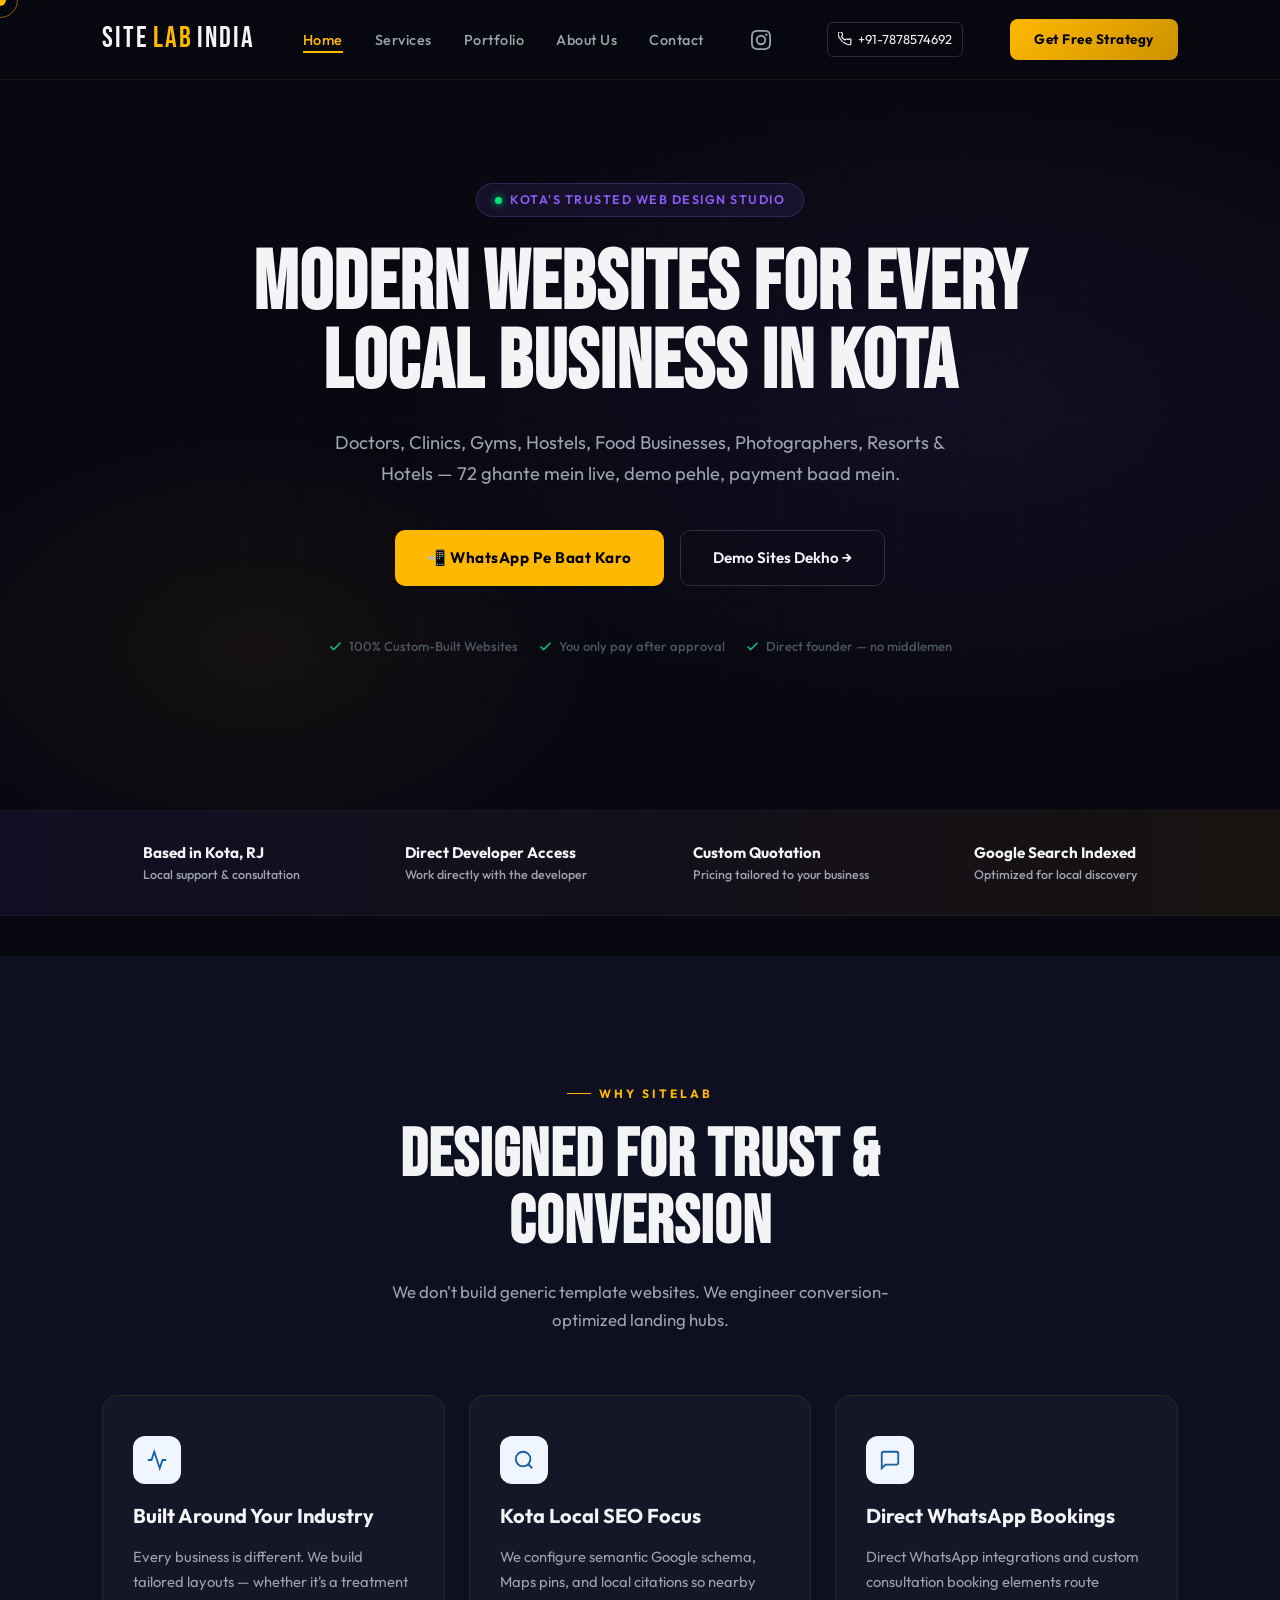
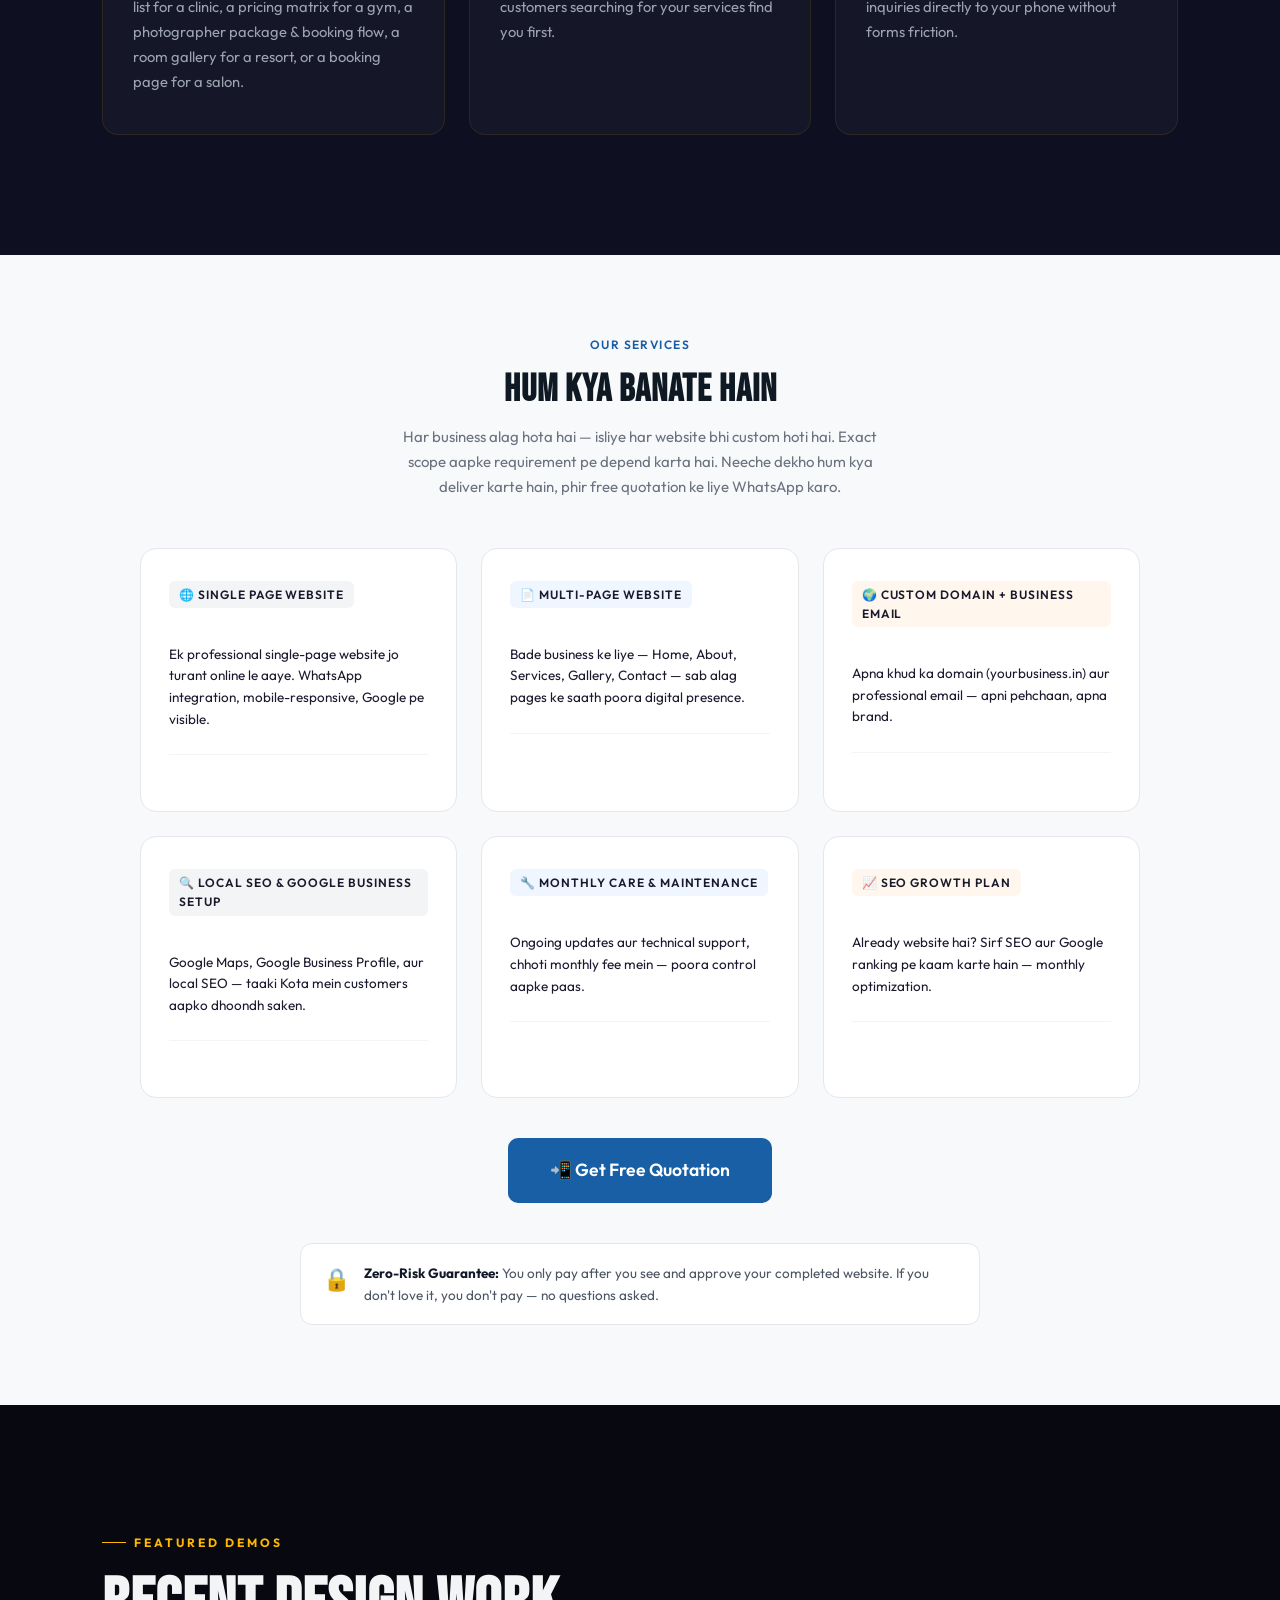
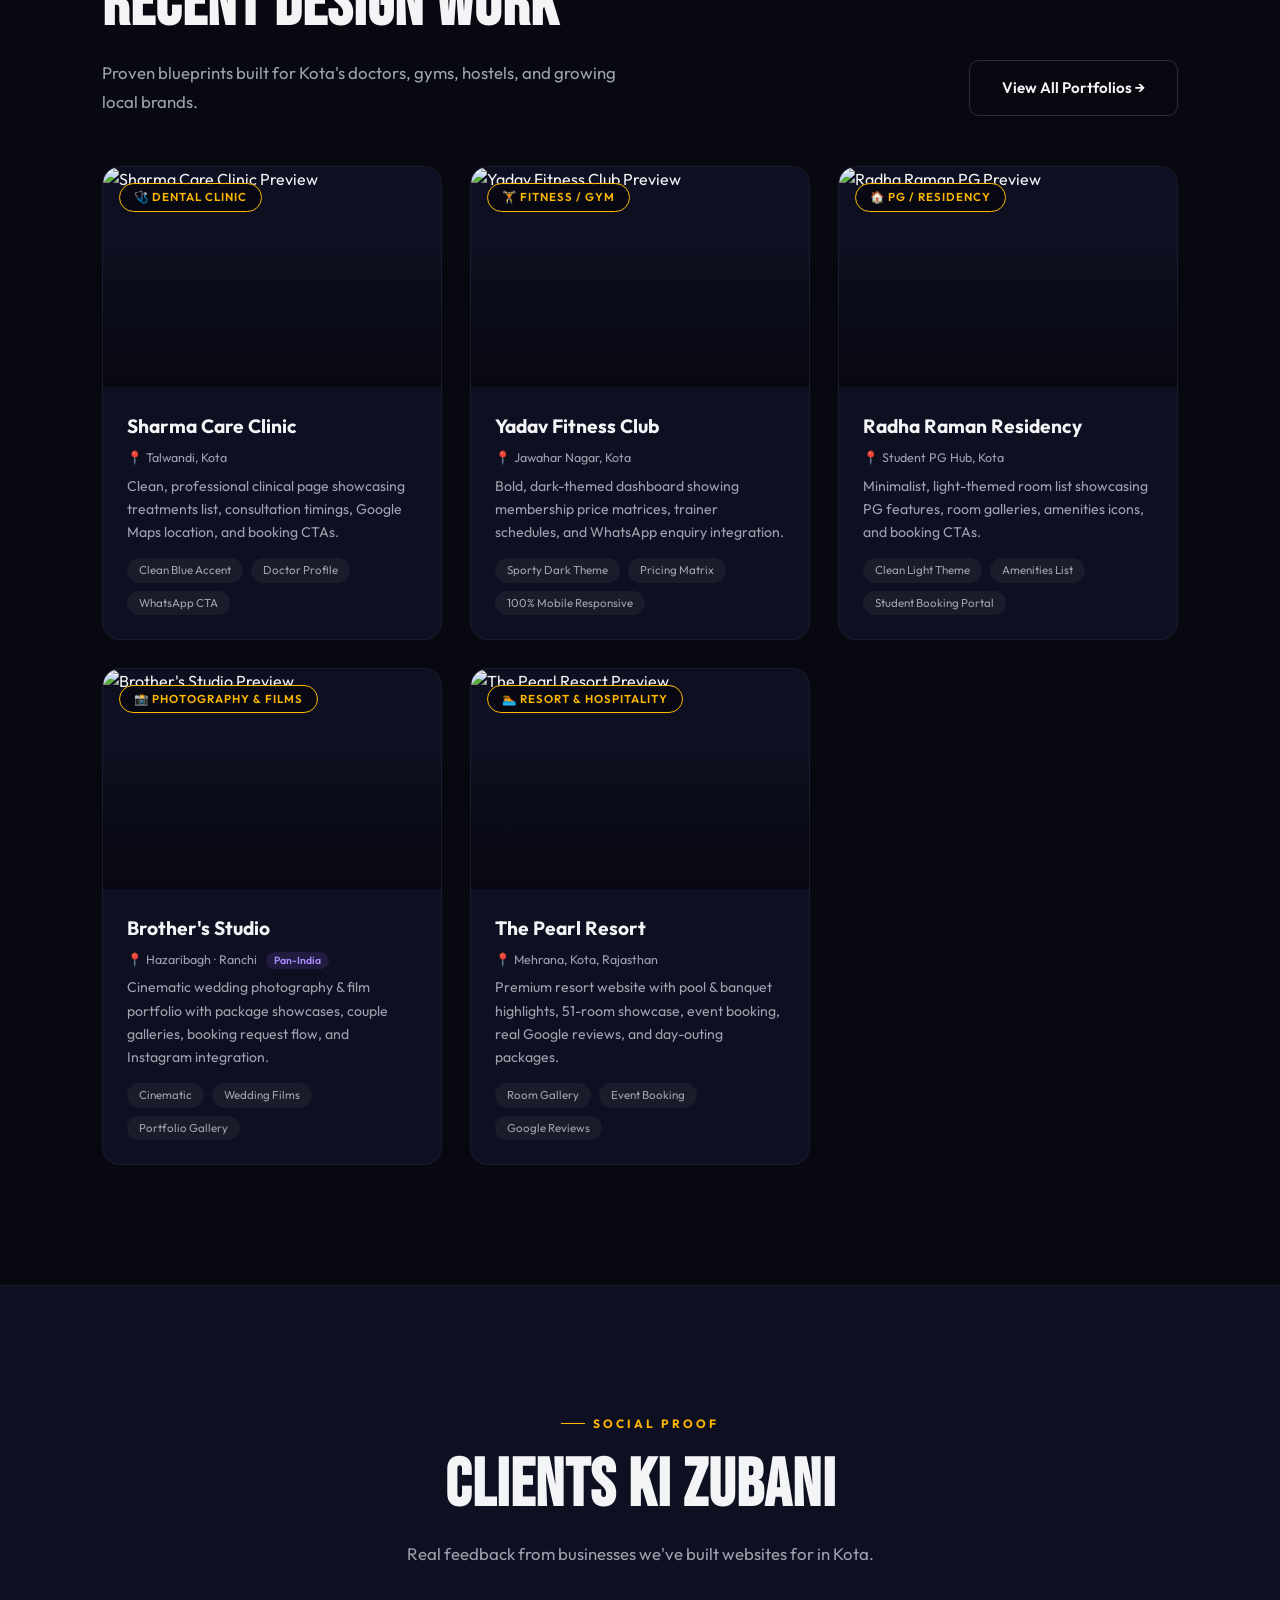
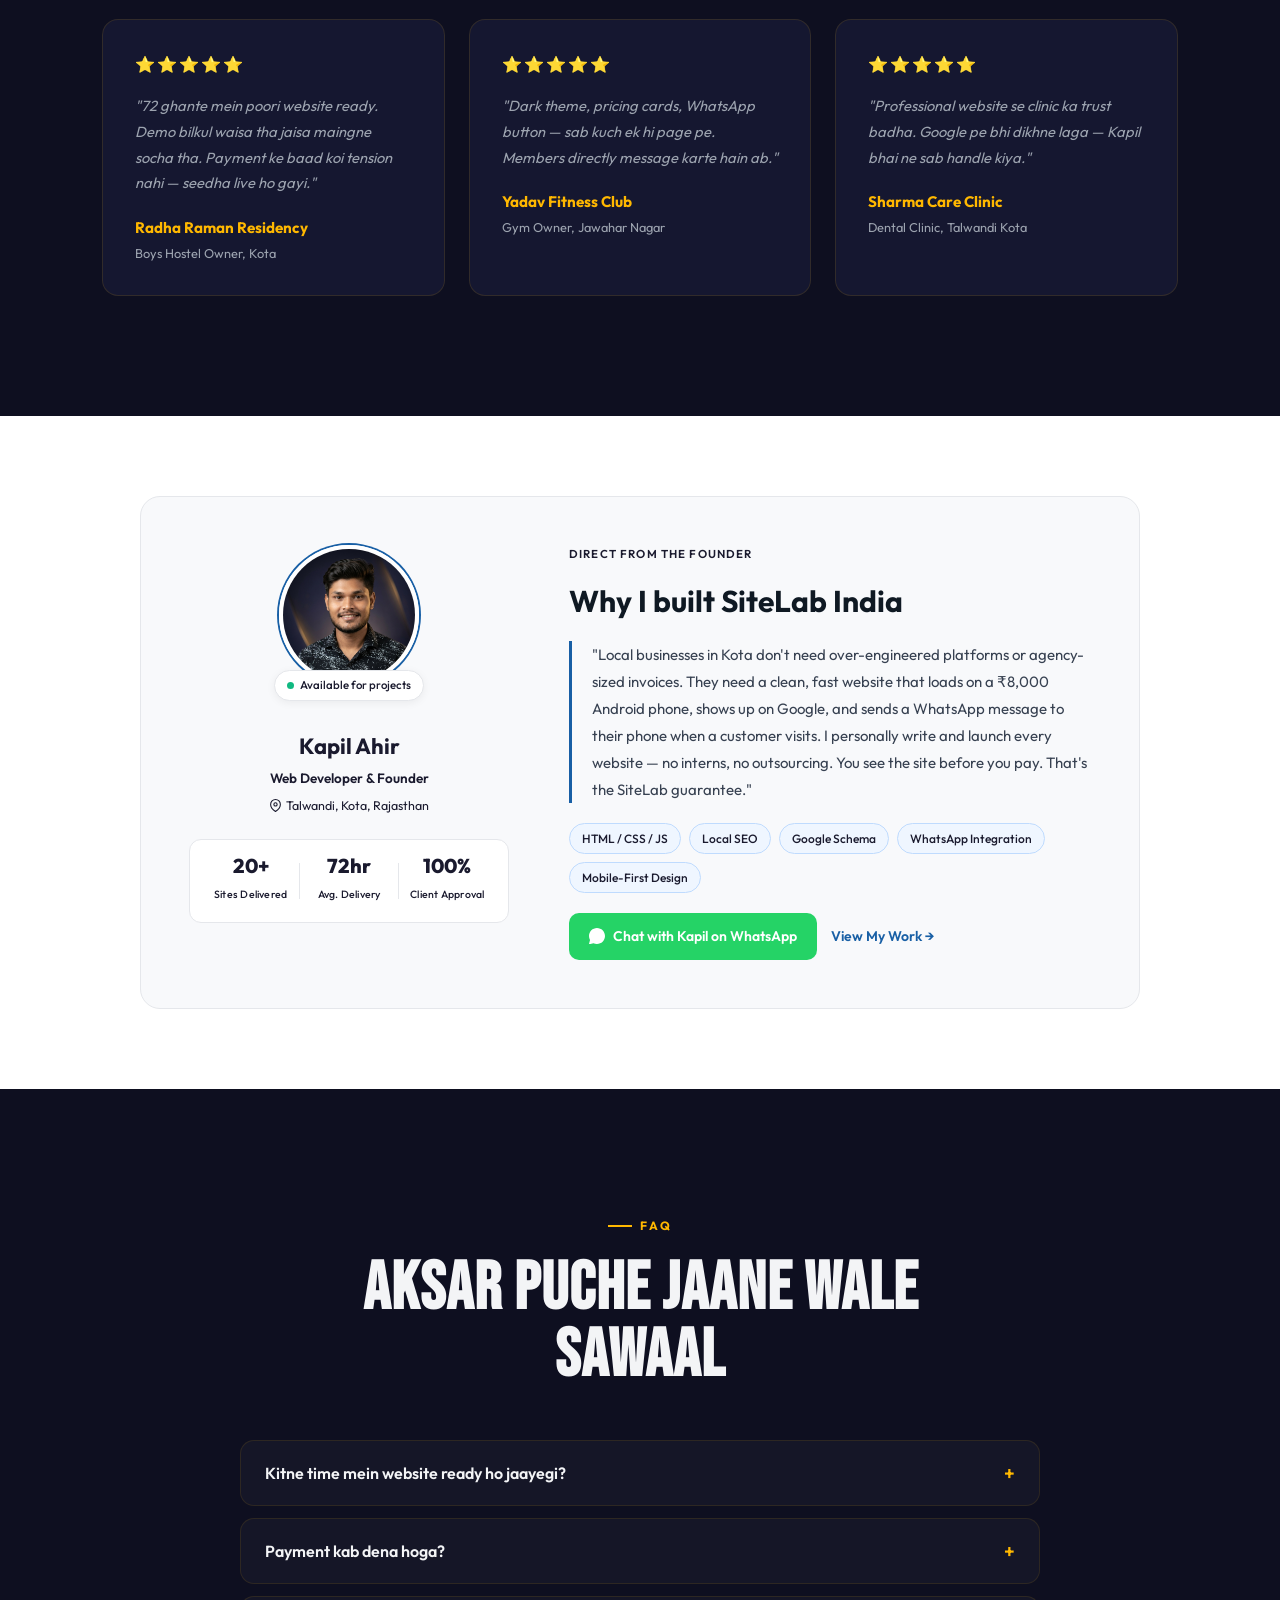
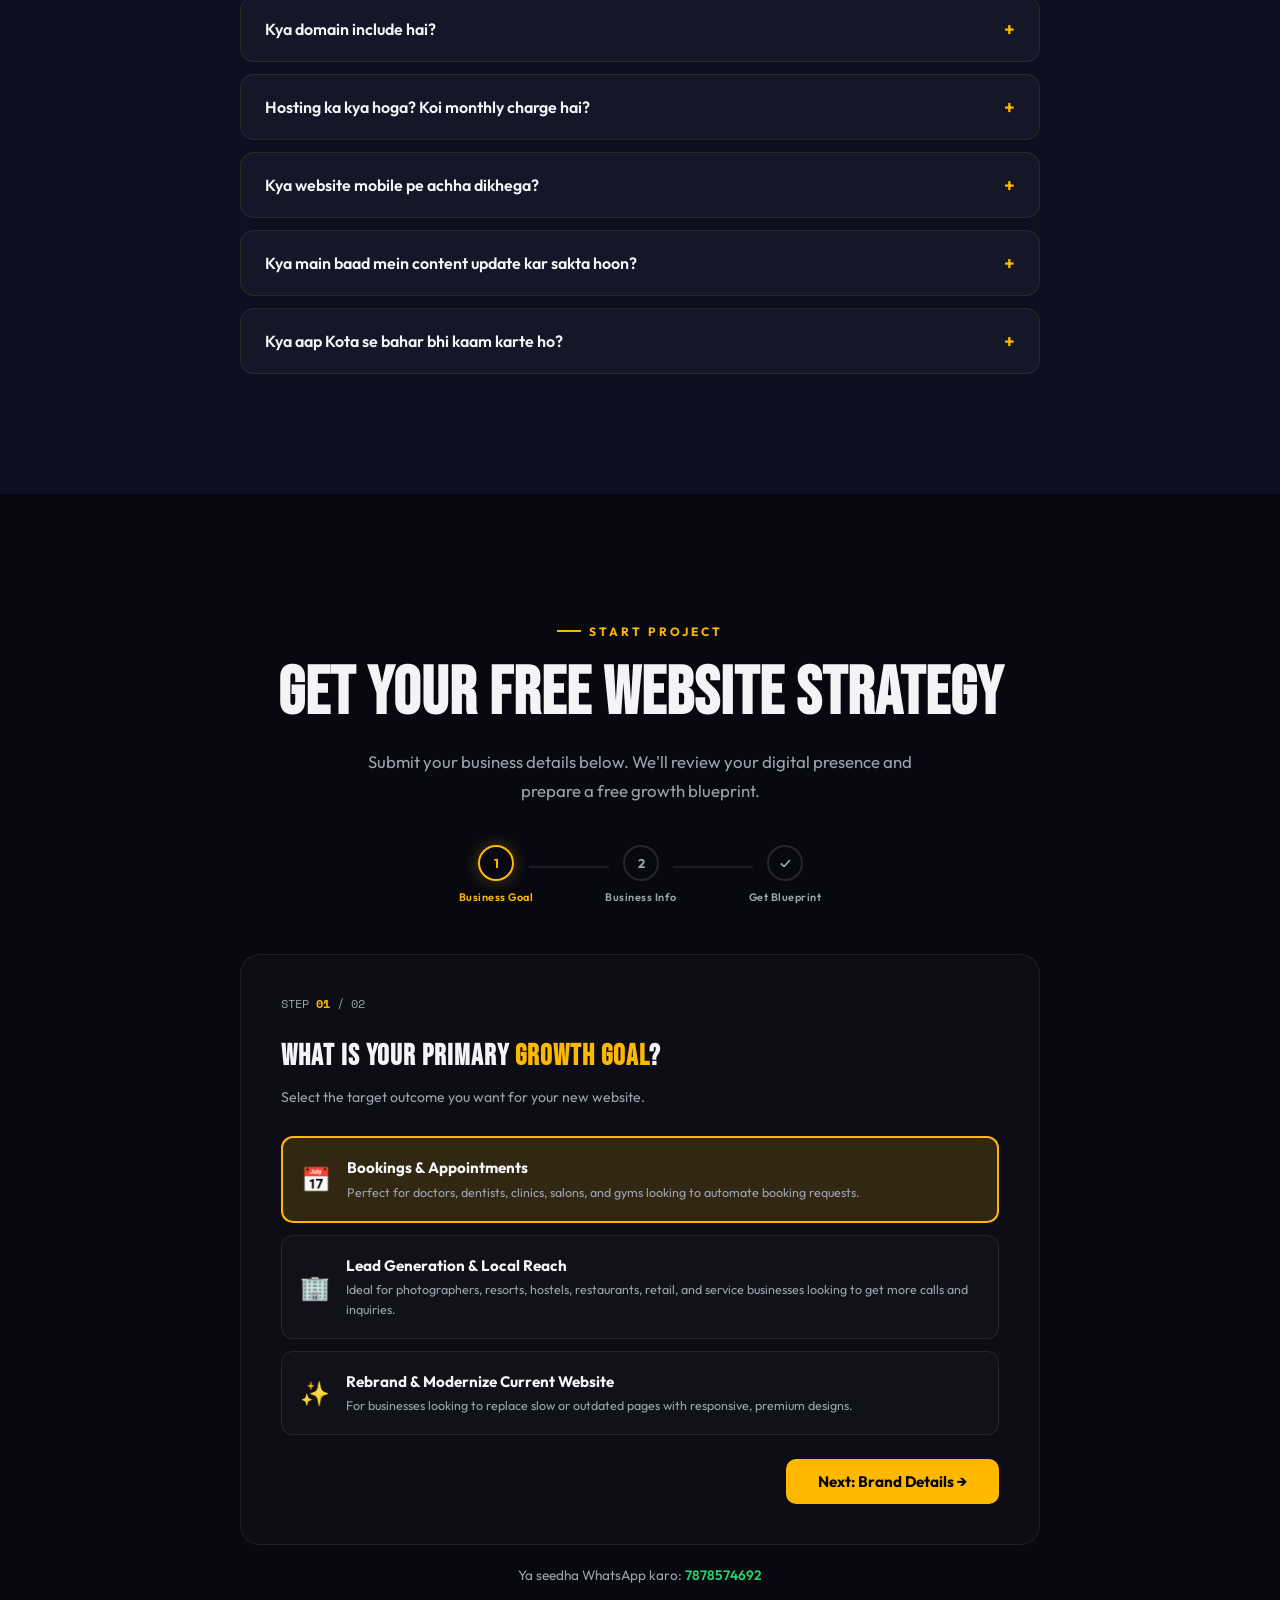
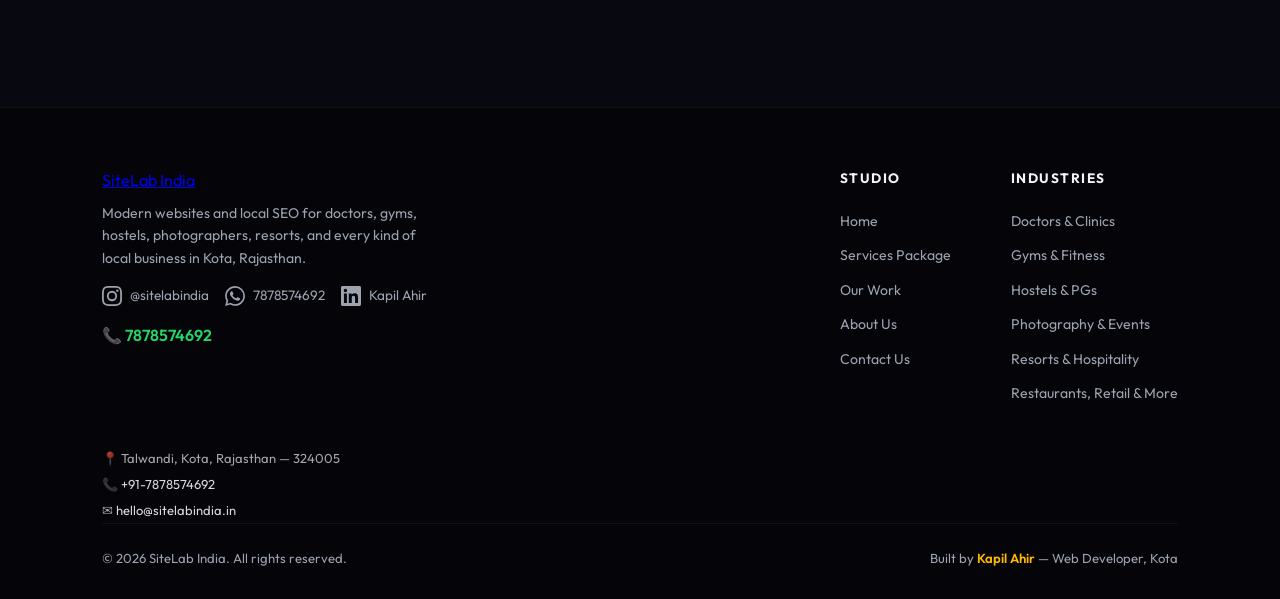
==== index.html @ 608d32da "Remove all pricing and delivery-time commitments" ====
<!DOCTYPE html>
<html lang="en">
<head>
  <link rel="stylesheet" href="https://chatzy-kb-store.s3.amazonaws.com/icons/5ab07987-b5db-477c-82ff-1287e0883acb"/>
<script src="https://chatzy-kb-store.s3.amazonaws.com/icons/56706cc4-b3ba-4eba-9610-f2fb07008a5c" id="551af043-616f-411d-a0d8-0c36521101c6" class="chatzy_widget_script" defer></script>
  <meta charset="UTF-8">
  <meta name="google-site-verification" content="YyracOpHStuFU6DnHjI76AEQA2feCsmKEmcrJmK3sEM" />
  <meta name="viewport" content="width=device-width, initial-scale=1.0">
  <meta name="description" content="Kota mein professional website chahiye? SiteLab India — 72 ghante mein ready, ₹1,499 se shuru. Doctors, clinics, gyms, hostels, photographers, resorts, salons, cafes ke liye. Demo free, payment baad mein. Call: 7878574692">
  <title>Website Design in Kota | Modern Websites for Doctors, Gyms, Hostels, Photographers & Local Businesses | SiteLab India</title>
  <link rel="canonical" href="https://sitelabindia.in/">
  <link rel="preconnect" href="https://fonts.googleapis.com">
  <link rel="preconnect" href="https://fonts.gstatic.com" crossorigin>
  <link href="https://fonts.googleapis.com/css2?family=Bebas+Neue&family=Outfit:wght@300;400;500;600;700&family=Space+Mono:wght@400;700&display=swap" rel="stylesheet">
  <link rel="stylesheet" href="style.css">

  <!-- Google tag (gtag.js) -->
  <script async src="https://www.googletagmanager.com/gtag/js?id=G-F005XN2Q2B"></script>
  <script>
    window.dataLayer = window.dataLayer || [];
    function gtag(){dataLayer.push(arguments);}
    gtag('js', new Date());

    gtag('config', 'G-F005XN2Q2B');
  </script>

  <!-- Local Business Schema JSON-LD -->
  <script type="application/ld+json">
  {
    "@context": "https://schema.org",
    "@type": "LocalBusiness",
    "name": "SiteLab India",
    "description": "Web design studio in Kota, Rajasthan — building modern websites and local SEO solutions for doctors, clinics, gyms, hostels, photographers, resorts, and all local businesses.",
    "url": "https://sitelabindia.in",
    "telephone": "+91-7878574692",
    "email": "hello@sitelabindia.in",
    "address": {
      "@type": "PostalAddress",
      "streetAddress": "Talwandi",
      "addressLocality": "Kota",
      "addressRegion": "Rajasthan",
      "postalCode": "324005",
      "addressCountry": "IN"
    },
    "founder": {
      "@type": "Person",
      "name": "Kapil Ahir",
      "jobTitle": "Lead Developer & Director"
    },
    "openingHours": "Mo-Sa 09:00-19:00",
    "areaServed": {
      "@type": "City",
      "name": "Kota"
    },
    "serviceType": ["Website Design", "Local SEO", "Business Website", "Doctor & Clinic Website", "Gym Website", "Hostel Website", "Photographer Website", "Resort Website", "Restaurant Website", "Salon Website", "Real Estate Website"],
    "sameAs": [
      "https://www.instagram.com/sitelabindia",
      "https://www.linkedin.com/company/sitelabindia"
    ]
  }
  </script>
</head>
<body>

  <!-- Custom cursor elements -->
  <div class="cursor" id="cursor"></div>
  <div class="cursor-ring" id="cursorRing"></div>

  <!-- NAVIGATION HEADER -->
  <nav id="navbar">
    <a href="./" class="nav-logo">Site<span>Lab</span> India</a>
    <ul class="nav-links">
      <li><a href="./" class="active">Home</a></li>
      <li><a href="services/">Services</a></li>
      <li><a href="portfolio/">Portfolio</a></li>
      <li><a href="about/">About Us</a></li>
      <li><a href="contact/">Contact</a></li>
    </ul>
    <a href="https://www.instagram.com/sitelabindia" target="_blank" class="nav-instagram" title="Follow @sitelabindia"><svg xmlns="http://www.w3.org/2000/svg" viewBox="0 0 24 24"><path d="M12 2.163c3.204 0 3.584.012 4.85.07 3.252.148 4.771 1.691 4.919 4.919.058 1.265.069 1.645.069 4.849 0 3.205-.012 3.584-.069 4.849-.149 3.225-1.664 4.771-4.919 4.919-1.266.058-1.644.07-4.85.07-3.204 0-3.584-.012-4.849-.07-3.26-.149-4.771-1.699-4.919-4.92-.058-1.265-.07-1.644-.07-4.849 0-3.204.013-3.583.07-4.849.149-3.227 1.664-4.771 4.919-4.919 1.266-.057 1.645-.069 4.849-.069zM12 0C8.741 0 8.333.014 7.053.072 2.695.272.273 2.69.073 7.052.014 8.333 0 8.741 0 12c0 3.259.014 3.668.072 4.948.2 4.358 2.618 6.78 6.98 6.98C8.333 23.986 8.741 24 12 24c3.259 0 3.668-.014 4.948-.072 4.354-.2 6.782-2.618 6.979-6.98.059-1.28.073-1.689.073-4.948 0-3.259-.014-3.667-.072-4.947-.196-4.354-2.617-6.78-6.979-6.98C15.668.014 15.259 0 12 0zm0 5.838a6.162 6.162 0 100 12.324 6.162 6.162 0 000-12.324zM12 16a4 4 0 110-8 4 4 0 010 8zm6.406-11.845a1.44 1.44 0 100 2.881 1.44 1.44 0 000-2.881z"/></svg></a>
    <a href="tel:+917878574692" class="nav-phone-link">
      <svg width="14" height="14" viewBox="0 0 24 24" fill="none" stroke="currentColor" stroke-width="2"><path d="M22 16.92v3a2 2 0 01-2.18 2 19.79 19.79 0 01-8.63-3.07A19.5 19.5 0 013.07 10.8a19.79 19.79 0 01-3.07-8.64A2 2 0 012 0h3a2 2 0 012 1.72c.127.96.361 1.903.7 2.81a2 2 0 01-.45 2.11L6.09 7.91a16 16 0 006 6l1.27-1.27a2 2 0 012.11-.45c.907.339 1.85.573 2.81.7A2 2 0 0122 14.92z"/></svg>
      +91-7878574692
    </a>
    <a href="#getstarted" class="nav-cta">Get Free Strategy</a>
    <div class="hamburger" onclick="toggleMenu()">
      <span></span><span></span><span></span>
    </div>
  </nav>

  <!-- MOBILE NAVIGATION DRAWER -->
  <div class="mobile-menu" id="mobileMenu">
    <button class="mobile-close" onclick="toggleMenu()">✕</button>
    <a href="./" class="active" onclick="toggleMenu()">Home</a>
    <a href="services/" onclick="toggleMenu()">Services</a>
    <a href="portfolio/" onclick="toggleMenu()">Portfolio</a>
    <a href="about/" onclick="toggleMenu()">About Us</a>
    <a href="contact/" onclick="toggleMenu()">Contact</a>
  </div>

  <!-- HERO SECTION -->
  <section id="hero" style="min-height: 90vh; display: flex; align-items: center; padding-top: 150px; position: relative; overflow: hidden;">
    <div style="position: absolute; inset: 0; background: radial-gradient(ellipse 65% 55% at 75% 50%, rgba(139, 92, 246, 0.08) 0%, transparent 70%), radial-gradient(ellipse 45% 45% at 20% 80%, rgba(255, 184, 0, 0.05) 0%, transparent 60%); z-index: 0;"></div>
    <div style="position: absolute; inset: 0; background-image: linear-gradient(rgba(255, 184, 0, 0.02) 1px, transparent 1px), linear-gradient(90deg, rgba(255, 184, 0, 0.02) 1px, transparent 1px); background-size: 60px 60px; mask-image: radial-gradient(ellipse 80% 80% at center, black 30%, transparent 80%); z-index: 0;"></div>
    
    <div style="position: relative; z-index: 1; max-width: 800px; margin: 0 auto; text-align: center;">
      <div style="display: inline-flex; align-items: center; gap: 8px; background: rgba(139, 92, 246, 0.1); border: 1px solid rgba(139, 92, 246, 0.25); padding: 6px 18px; border-radius: 100px; font-size: 0.78rem; font-weight: 600; letter-spacing: 1.5px; text-transform: uppercase; color: var(--violet); margin-bottom: 28px; animation: fadeUp 0.8s ease both;">
        <span style="width: 7px; height: 7px; background: #00e676; border-radius: 50%; box-shadow: 0 0 8px #00e676; animation: pulse 2s infinite;"></span> Kota's Trusted Web Design Studio
      </div>
      
      <h1 class="section-title" style="font-size: clamp(2.8rem, 6.5vw, 5.5rem); line-height: 0.95; margin-bottom: 24px; animation: fadeUp 0.8s ease 0.15s both;">
        Modern Websites for Every Local Business in Kota
      </h1>
      
      <p class="hero-sub" style="font-size: 1.15rem; color: var(--muted); margin: 0 auto 40px; max-width: 620px; line-height: 1.7; animation: fadeUp 0.8s ease 0.3s both;">
        Doctors, Clinics, Gyms, Hostels, Food Businesses, Photographers, Resorts & Hotels — 72 ghante mein live, demo pehle, payment baad mein.
      </p>
      
      <div style="display: flex; gap: 16px; justify-content: center; flex-wrap: wrap; animation: fadeUp 0.8s ease 0.45s both; margin-bottom: 50px;">
        <a href="https://wa.me/917878574692?text=Hello%20Kapil%20bhai%2C%20website%20banwani%20hai%2C%20baat%20karni%20thi" target="_blank" class="btn-primary">📲 WhatsApp Pe Baat Karo</a>
        <a href="portfolio/" class="btn-secondary">Demo Sites Dekho →</a>
      </div>
      <div class="hero-trust-strip">
        <div class="trust-item">
          <svg width="15" height="15" viewBox="0 0 24 24" fill="none" stroke="#10B981" stroke-width="2.5" aria-hidden="true"><polyline points="20 6 9 17 4 12"/></svg>
          100% Custom-Built Websites
        </div>
        <div class="trust-item">
          <svg width="15" height="15" viewBox="0 0 24 24" fill="none" stroke="#10B981" stroke-width="2.5" aria-hidden="true"><polyline points="20 6 9 17 4 12"/></svg>
          You only pay after approval
        </div>
        <div class="trust-item">
          <svg width="15" height="15" viewBox="0 0 24 24" fill="none" stroke="#10B981" stroke-width="2.5" aria-hidden="true"><polyline points="20 6 9 17 4 12"/></svg>
          Direct founder — no middlemen
        </div>
      </div>
    </div>
  </section>

  <!-- TRUST SYSTEM BAR -->
  <div class="trust-banner" style="margin-bottom: 40px;">
    <div class="trust-item">
      <div class="trust-text">
        <h4>Based in Kota, RJ</h4>
        <p>Local support &amp; consultation</p>
      </div>
    </div>
    <div class="trust-item">
      <div class="trust-text">
        <h4>Direct Developer Access</h4>
        <p>Work directly with the developer</p>
      </div>
    </div>
    <div class="trust-item">
      <div class="trust-text">
        <h4>Custom Quotation</h4>
        <p>Pricing tailored to your business</p>
      </div>
    </div>
    <div class="trust-item">
      <div class="trust-text">
        <h4>Google Search Indexed</h4>
        <p>Optimized for local discovery</p>
      </div>
    </div>
  </div>

  <!-- VALUE PROPOSITION / OUTCOMES SECTION -->
  <section style="background: var(--bg2);">
    <div style="text-align: center; max-width: 600px; margin: 0 auto 60px;">
      <div class="section-tag" style="justify-content: center;">Why SiteLab</div>
      <h2 class="section-title">Designed for Trust &amp; Conversion</h2>
      <p class="section-sub" style="margin: 0 auto;">We don't build generic template websites. We engineer conversion-optimized landing hubs.</p>
    </div>

    <div style="display: grid; grid-template-columns: repeat(auto-fit, minmax(280px, 1fr)); gap: 24px;">
      
      <!-- OUTCOME 1 -->
      <div class="service-card reveal visible" style="opacity: 1; transform: translateY(0);">
        <div class="feature-icon-wrap">
          <svg width="22" height="22" viewBox="0 0 24 24" fill="none" stroke="currentColor" stroke-width="2" aria-hidden="true"><path d="M22 12h-4l-3 9L9 3l-3 9H2"/></svg>
        </div>
        <h3>Built Around Your Industry</h3>
        <p>Every business is different. We build tailored layouts — whether it's a treatment list for a clinic, a pricing matrix for a gym, a photographer package &amp; booking flow, a room gallery for a resort, or a booking page for a salon.</p>
      </div>

      <!-- OUTCOME 2 -->
      <div class="service-card reveal visible" style="opacity: 1; transform: translateY(0);">
        <div class="feature-icon-wrap">
          <svg width="22" height="22" viewBox="0 0 24 24" fill="none" stroke="currentColor" stroke-width="2" aria-hidden="true"><circle cx="11" cy="11" r="8"/><path d="M21 21l-4.35-4.35"/></svg>
        </div>
        <h3>Kota Local SEO Focus</h3>
        <p>We configure semantic Google schema, Maps pins, and local citations so nearby customers searching for your services find you first.</p>
      </div>

      <!-- OUTCOME 3 -->
      <div class="service-card reveal visible" style="opacity: 1; transform: translateY(0);">
        <div class="feature-icon-wrap">
          <svg width="22" height="22" viewBox="0 0 24 24" fill="none" stroke="currentColor" stroke-width="2" aria-hidden="true"><path d="M21 15a2 2 0 01-2 2H7l-4 4V5a2 2 0 012-2h14a2 2 0 012 2z"/></svg>
        </div>
        <h3>Direct WhatsApp Bookings</h3>
        <p>Direct WhatsApp integrations and custom consultation booking elements route inquiries directly to your phone without forms friction.</p>
      </div>

    </div>
  </section>

<!-- ===== SERVICES SECTION ===== -->
<section id="pricing" class="pricing-section">
  <div class="container">
    <div class="section-eyebrow">Our Services</div>
    <h2 class="section-title">Hum Kya Banate Hain</h2>
    <p class="section-subtitle">Har business alag hota hai — isliye har website bhi custom hoti hai. Exact scope aapke requirement pe depend karta hai. Neeche dekho hum kya deliver karte hain, phir free quotation ke liye WhatsApp karo.</p>

    <div class="pricing-grid">

      <div class="pricing-card">
        <div class="pricing-card-inner">
          <div class="plan-badge plan-badge--basic">🌐 Single Page Website</div>
          <div class="plan-tagline" style="margin-top:16px;">Ek professional single-page website jo turant online le aaye. WhatsApp integration, mobile-responsive, Google pe visible.</div>
        </div>
      </div>

      <div class="pricing-card">
        <div class="pricing-card-inner">
          <div class="plan-badge plan-badge--popular">📄 Multi-Page Website</div>
          <div class="plan-tagline" style="margin-top:16px;">Bade business ke liye — Home, About, Services, Gallery, Contact — sab alag pages ke saath poora digital presence.</div>
        </div>
      </div>

      <div class="pricing-card">
        <div class="pricing-card-inner">
          <div class="plan-badge plan-badge--premium">🌍 Custom Domain + Business Email</div>
          <div class="plan-tagline" style="margin-top:16px;">Apna khud ka domain (yourbusiness.in) aur professional email — apni pehchaan, apna brand.</div>
        </div>
      </div>

      <div class="pricing-card">
        <div class="pricing-card-inner">
          <div class="plan-badge plan-badge--basic">🔍 Local SEO &amp; Google Business Setup</div>
          <div class="plan-tagline" style="margin-top:16px;">Google Maps, Google Business Profile, aur local SEO — taaki Kota mein customers aapko dhoondh saken.</div>
        </div>
      </div>

      <div class="pricing-card">
        <div class="pricing-card-inner">
          <div class="plan-badge plan-badge--popular">🔧 Monthly Care &amp; Maintenance</div>
          <div class="plan-tagline" style="margin-top:16px;">Ongoing updates aur technical support, chhoti monthly fee mein — poora control aapke paas.</div>
        </div>
      </div>

      <div class="pricing-card">
        <div class="pricing-card-inner">
          <div class="plan-badge plan-badge--premium">📈 SEO Growth Plan</div>
          <div class="plan-tagline" style="margin-top:16px;">Already website hai? Sirf SEO aur Google ranking pe kaam karte hain — monthly optimization.</div>
        </div>
      </div>

    </div>

    <div style="text-align: center; margin-top: 40px;">
      <a href="#getstarted" class="plan-cta plan-cta--primary" style="display: inline-block; padding: 16px 40px; font-size: 1.1rem;">📲 Get Free Quotation</a>
    </div>

    <!-- Guarantee strip -->
    <div class="pricing-guarantee">
      <span class="guarantee-icon">🔒</span>
      <p><strong>Zero-Risk Guarantee:</strong> You only pay after you see and approve your completed website. If you don't love it, you don't pay — no questions asked.</p>
    </div>

  </div>
</section>
<!-- ===== END SERVICES SECTION ===== -->

  <!-- FEATURED SHOWCASE TEMPLATES -->
  <section id="demos" style="background: var(--bg);">
    <div style="display: flex; justify-content: space-between; align-items: flex-end; flex-wrap: wrap; gap: 20px; margin-bottom: 50px;">
      <div>
        <div class="section-tag">Featured Demos</div>
        <h2 class="section-title">Recent Design Work</h2>
        <p class="section-sub">Proven blueprints built for Kota's doctors, gyms, hostels, and growing local brands.</p>
      </div>
      <a href="portfolio/" class="btn-secondary" style="height: fit-content;">View All Portfolios →</a>
    </div>

    <div class="demos-grid">
      <!-- DENTAL CLINIC -->
      <a href="https://mr-yadav00.github.io/Sharma-care-clinic/" target="_blank" class="demo-card reveal visible" style="opacity: 1; transform: translateY(0);">
        <div class="demo-preview">
          <img src="https://images.unsplash.com/photo-1629909613654-28e377c37b09?w=600&q=80" alt="Sharma Care Clinic Preview">
          <div class="demo-overlay"></div>
          <div class="demo-category">🩺 Dental Clinic</div>
        </div>
        <div class="demo-info">
          <h3>Sharma Care Clinic</h3>
          <p style="color:var(--muted);font-size:0.78rem;margin-bottom:6px">📍 Talwandi, Kota</p>
          <p>Clean, professional clinical page showcasing treatments list, consultation timings, Google Maps location, and booking CTAs.</p>
          <div class="demo-tags">
            <span class="demo-tag">Clean Blue Accent</span>
            <span class="demo-tag">Doctor Profile</span>
            <span class="demo-tag">WhatsApp CTA</span>
          </div>
        </div>
      </a>

      <!-- GYM -->
      <a href="https://mr-yadav00.github.io/YadavFitnessClub/" target="_blank" class="demo-card reveal visible" style="opacity: 1; transform: translateY(0);">
        <div class="demo-preview">
          <img src="https://images.unsplash.com/photo-1534438327276-14e5300c3a48?w=600&q=80" alt="Yadav Fitness Club Preview">
          <div class="demo-overlay"></div>
          <div class="demo-category">🏋️ Fitness / Gym</div>
        </div>
        <div class="demo-info">
          <h3>Yadav Fitness Club</h3>
          <p style="color:var(--muted);font-size:0.78rem;margin-bottom:6px">📍 Jawahar Nagar, Kota</p>
          <p>Bold, dark-themed dashboard showing membership price matrices, trainer schedules, and WhatsApp enquiry integration.</p>
          <div class="demo-tags">
            <span class="demo-tag">Sporty Dark Theme</span>
            <span class="demo-tag">Pricing Matrix</span>
            <span class="demo-tag">100% Mobile Responsive</span>
          </div>
        </div>
      </a>

      <!-- HOSTEL -->
      <a href="https://mr-yadav00.github.io/Radha-Raman-Residency/" target="_blank" class="demo-card reveal visible" style="opacity: 1; transform: translateY(0);">
        <div class="demo-preview">
          <img src="https://images.unsplash.com/photo-1555854877-bab0e564b8d5?w=600&q=80" alt="Radha Raman PG Preview">
          <div class="demo-overlay"></div>
          <div class="demo-category">🏠 pg / residency</div>
        </div>
        <div class="demo-info">
          <h3>Radha Raman Residency</h3>
          <p style="color:var(--muted);font-size:0.78rem;margin-bottom:6px">📍 Student PG Hub, Kota</p>
          <p>Minimalist, light-themed room list showcasing PG features, room galleries, amenities icons, and booking CTAs.</p>
          <div class="demo-tags">
            <span class="demo-tag">Clean Light Theme</span>
            <span class="demo-tag">Amenities List</span>
            <span class="demo-tag">Student Booking Portal</span>
          </div>
        </div>
      </a>

      <!-- PHOTOGRAPHY STUDIO -->
      <a href="https://mr-yadav00.github.io/Brothers-studio/" target="_blank" class="demo-card reveal visible" style="opacity: 1; transform: translateY(0);">
        <div class="demo-preview">
          <img src="https://images.unsplash.com/photo-1606216794074-735e91aa2c92?w=600&q=80" alt="Brother's Studio Preview">
          <div class="demo-overlay"></div>
          <div class="demo-category">📸 Photography & Films</div>
        </div>
        <div class="demo-info">
          <h3>Brother's Studio</h3>
          <p style="color:var(--muted);font-size:0.78rem;margin-bottom:6px">📍 Hazaribagh · Ranchi <span style="background:rgba(139,92,246,0.15);color:#a78bfa;font-size:0.65rem;padding:2px 8px;border-radius:20px;margin-left:6px;font-weight:600;">Pan-India</span></p>
          <p>Cinematic wedding photography & film portfolio with package showcases, couple galleries, booking request flow, and Instagram integration.</p>
          <div class="demo-tags">
            <span class="demo-tag">Cinematic</span>
            <span class="demo-tag">Wedding Films</span>
            <span class="demo-tag">Portfolio Gallery</span>
          </div>
        </div>
      </a>

      <!-- RESORT & HOSPITALITY -->
      <a href="https://mr-yadav00.github.io/The-Pearl-Resort/" target="_blank" class="demo-card reveal visible" style="opacity: 1; transform: translateY(0);">
        <div class="demo-preview">
          <img src="https://images.unsplash.com/photo-1566073771259-6a8506099945?w=600&q=80" alt="The Pearl Resort Preview">
          <div class="demo-overlay"></div>
          <div class="demo-category">🏊 Resort & Hospitality</div>
        </div>
        <div class="demo-info">
          <h3>The Pearl Resort</h3>
          <p style="color:var(--muted);font-size:0.78rem;margin-bottom:6px">📍 Mehrana, Kota, Rajasthan</p>
          <p>Premium resort website with pool & banquet highlights, 51-room showcase, event booking, real Google reviews, and day-outing packages.</p>
          <div class="demo-tags">
            <span class="demo-tag">Room Gallery</span>
            <span class="demo-tag">Event Booking</span>
            <span class="demo-tag">Google Reviews</span>
          </div>
        </div>
      </a>
    </div>
  </section>

  <!-- TESTIMONIALS SECTION -->
  <section style="background: var(--bg2); border-top: 1px solid rgba(255,255,255,0.03);">
    <div style="text-align: center; margin-bottom: 50px;">
      <div class="section-tag" style="justify-content: center;">Social Proof</div>
      <h2 class="section-title">Clients Ki Zubani</h2>
      <p class="section-sub" style="margin: 0 auto;">Real feedback from businesses we've built websites for in Kota.</p>
    </div>

    <div class="testimonial-grid">
      <div class="testimonial-card">
        <div class="testimonial-stars">⭐⭐⭐⭐⭐</div>
        <p class="testimonial-text">"72 ghante mein poori website ready. Demo bilkul waisa tha jaisa maingne socha tha. Payment ke baad koi tension nahi — seedha live ho gayi."</p>
        <div class="testimonial-name">Radha Raman Residency</div>
        <div class="testimonial-role">Boys Hostel Owner, Kota</div>
      </div>

      <div class="testimonial-card">
        <div class="testimonial-stars">⭐⭐⭐⭐⭐</div>
        <p class="testimonial-text">"Dark theme, pricing cards, WhatsApp button — sab kuch ek hi page pe. Members directly message karte hain ab."</p>
        <div class="testimonial-name">Yadav Fitness Club</div>
        <div class="testimonial-role">Gym Owner, Jawahar Nagar</div>
      </div>

      <div class="testimonial-card">
        <div class="testimonial-stars">⭐⭐⭐⭐⭐</div>
        <p class="testimonial-text">"Professional website se clinic ka trust badha. Google pe bhi dikhne laga — Kapil bhai ne sab handle kiya."</p>
        <div class="testimonial-name">Sharma Care Clinic</div>
        <div class="testimonial-role">Dental Clinic, Talwandi Kota</div>
      </div>
    </div>
  </section>

<!-- ===== FOUNDER SECTION (REDESIGNED) ===== -->
<section id="founder" class="founder-section">
  <div class="container">
    <div class="founder-card">

      <!-- LEFT: Photo + Identity -->
      <div class="founder-identity">
        <div class="founder-photo-wrap">
          <img
            src="/founder.png"
            alt="Kapil Ahir — Web Developer & Founder, SiteLab India, Kota"
            class="founder-photo"
            width="200"
            height="200"
          />
          <div class="founder-available-badge">
            <span class="badge-dot"></span> Available for projects
          </div>
        </div>

        <div class="founder-meta">
          <h3 class="founder-name">Kapil Ahir</h3>
          <p class="founder-title">Web Developer & Founder</p>
          <p class="founder-location">
            <svg width="13" height="13" viewBox="0 0 24 24" fill="none" stroke="currentColor" stroke-width="2" aria-hidden="true"><path d="M21 10c0 7-9 13-9 13s-9-6-9-13a9 9 0 0118 0z"/><circle cx="12" cy="10" r="3"/></svg>
            Talwandi, Kota, Rajasthan
          </p>
        </div>

        <div class="founder-stats">
          <div class="stat-item">
            <span class="stat-num">20+</span>
            <span class="stat-label">Sites Delivered</span>
          </div>
          <div class="stat-divider"></div>
          <div class="stat-item">
            <span class="stat-num">72hr</span>
            <span class="stat-label">Avg. Delivery</span>
          </div>
          <div class="stat-divider"></div>
          <div class="stat-item">
            <span class="stat-num">100%</span>
            <span class="stat-label">Client Approval</span>
          </div>
        </div>
      </div>

      <!-- RIGHT: Quote + Details -->
      <div class="founder-content">
        <div class="founder-eyebrow">Direct from the founder</div>
        <h2 class="founder-heading">Why I built SiteLab India</h2>

        <blockquote class="founder-quote">
          "Local businesses in Kota don't need over-engineered platforms or agency-sized invoices.
          They need a clean, fast website that loads on a ₹8,000 Android phone, shows up on Google,
          and sends a WhatsApp message to their phone when a customer visits.
          I personally write and launch every website — no interns, no outsourcing.
          You see the site before you pay. That's the SiteLab guarantee."
        </blockquote>

        <div class="founder-skills">
          <span class="skill-tag">HTML / CSS / JS</span>
          <span class="skill-tag">Local SEO</span>
          <span class="skill-tag">Google Schema</span>
          <span class="skill-tag">WhatsApp Integration</span>
          <span class="skill-tag">Mobile-First Design</span>
        </div>

        <div class="founder-actions">
          <a href="https://wa.me/917878574692" class="founder-cta-primary" target="_blank" rel="noopener">
            <svg width="16" height="16" viewBox="0 0 24 24" fill="currentColor" aria-hidden="true"><path d="M17.472 14.382c-.297-.149-1.758-.867-2.03-.967-.273-.099-.471-.148-.67.15-.197.297-.767.966-.94 1.164-.173.199-.347.223-.644.075-.297-.15-1.255-.463-2.39-1.475-.883-.788-1.48-1.761-1.653-2.059-.173-.297-.018-.458.13-.606.134-.133.298-.347.446-.52.149-.174.198-.298.298-.497.099-.198.05-.371-.025-.52-.075-.149-.669-1.612-.916-2.207-.242-.579-.487-.5-.669-.51-.173-.008-.371-.01-.57-.01-.198 0-.52.074-.792.372-.272.297-1.04 1.016-1.04 2.479 0 1.462 1.065 2.875 1.213 3.074.149.198 2.096 3.2 5.077 4.487.709.306 1.262.489 1.694.625.712.227 1.36.195 1.871.118.571-.085 1.758-.719 2.006-1.413.248-.694.248-1.289.173-1.413-.074-.124-.272-.198-.57-.347z"/><path d="M11.997 0C5.372 0 0 5.373 0 12c0 2.117.554 4.103 1.522 5.832L.043 23.747a.5.5 0 00.614.625l5.988-1.573A11.95 11.95 0 0012 24c6.627 0 12-5.373 12-12 0-6.628-5.373-12-12.003-12z" fill-rule="evenodd" clip-rule="evenodd"/></svg>
            Chat with Kapil on WhatsApp
          </a>
          <a href="portfolio/" class="founder-cta-secondary">View My Work →</a>
        </div>
      </div>

    </div>
  </div>
</section>
<!-- ===== END FOUNDER SECTION ===== -->

  <!-- FAQ SECTION -->
  <section class="faq-section">
    <div style="text-align: center; max-width: 600px; margin: 0 auto 50px;">
      <div class="section-tag" style="justify-content: center;">FAQ</div>
      <h2 class="section-title">Aksar Puche Jaane Wale Sawaal</h2>
    </div>

    <div class="faq-list">
      <div class="faq-item">
        <button class="faq-question" onclick="toggleFaq(this)">
          Kitne time mein website ready ho jaayegi?
          <span class="faq-icon">+</span>
        </button>
        <div class="faq-answer">
          <div class="faq-answer-inner">Quick Launch package mein 24 ghante, Professional aur Business mein 72 ghante, aur Premium multi-page mein 5-7 din. Demo approval ke baad timer start hota hai.</div>
        </div>
      </div>

      <div class="faq-item">
        <button class="faq-question" onclick="toggleFaq(this)">
          Payment kab dena hoga?
          <span class="faq-icon">+</span>
        </button>
        <div class="faq-answer">
          <div class="faq-answer-inner">Pehle hum aapko ek live demo dikhayenge — bilkul free. Aap approve karo, tab hi payment. Ek rupaya bhi pehle nahi.</div>
        </div>
      </div>

      <div class="faq-item">
        <button class="faq-question" onclick="toggleFaq(this)">
          Kya domain include hai?
          <span class="faq-icon">+</span>
        </button>
        <div class="faq-answer">
          <div class="faq-answer-inner">Quick Launch aur Professional mein domain included nahi hai (GitHub Pages free URL milta hai). Business package (₹4,999) aur usse upar mein 1 saal ka custom domain included hai.</div>
        </div>
      </div>

      <div class="faq-item">
        <button class="faq-question" onclick="toggleFaq(this)">
          Hosting ka kya hoga? Koi monthly charge hai?
          <span class="faq-icon">+</span>
        </button>
        <div class="faq-answer">
          <div class="faq-answer-inner">Nahi. Hum GitHub Pages ya similar free platform use karte hain — no monthly hosting charge. Sirf Business/Premium mein domain renewal cost hogi (approx ₹800/year).</div>
        </div>
      </div>

      <div class="faq-item">
        <button class="faq-question" onclick="toggleFaq(this)">
          Kya website mobile pe achha dikhega?
          <span class="faq-icon">+</span>
        </button>
        <div class="faq-answer">
          <div class="faq-answer-inner">Haan, 100% mobile-first design. Kota mein 90%+ log mobile pe search karte hain — isliye ye hamari priority number 1 hai.</div>
        </div>
      </div>

      <div class="faq-item">
        <button class="faq-question" onclick="toggleFaq(this)">
          Kya main baad mein content update kar sakta hoon?
          <span class="faq-icon">+</span>
        </button>
        <div class="faq-answer">
          <div class="faq-answer-inner">Haan. Aap khud WhatsApp pe changes bhej sakte ho — hum update kar dete hain. Ya humara Monthly Plan (Growth/Pro) le sakte ho jisme regular updates included hote hain. Sirf Google ranking badhani ho toh SEO Care plan (₹799/month) alag se hai.</div>
        </div>
      </div>

      <div class="faq-item">
        <button class="faq-question" onclick="toggleFaq(this)">
          Kya aap Kota se bahar bhi kaam karte ho?
          <span class="faq-icon">+</span>
        </button>
        <div class="faq-answer">
          <div class="faq-answer-inner">Haan, poore Rajasthan mein. Sab kuch WhatsApp pe hota hai — location koi problem nahi.</div>
        </div>
      </div>
    </div>
  </section>

  <!-- SIMPLIFIED 3-STEP LEAD WIZARD -->
  <section id="getstarted" style="background: var(--bg);">
    <div style="max-width: 800px; margin: 0 auto;">
      <div style="text-align: center; margin-bottom: 40px;">
        <div class="section-tag" style="justify-content: center;">Start Project</div>
        <h2 class="section-title">Get Your Free Website Strategy</h2>
        <p class="section-sub" style="margin: 0 auto;">Submit your business details below. We'll review your digital presence and prepare a free growth blueprint.</p>
      </div>

      <!-- Progressive Progress Indicator -->
      <div style="display: flex; align-items: center; justify-content: center; gap: 0; margin-bottom: 48px;" id="stepProgress">
        <div style="display: flex; flex-direction: column; align-items: center; gap: 8px; position: relative;" class="sp-item active" data-step="1">
          <div class="sp-num">1</div>
          <span class="sp-label">Business Goal</span>
        </div>
        <div style="width: 80px; height: 2px; background: rgba(255,255,255,0.08); margin: -18px -4px 0 -4px; z-index: 0;" class="sp-line"></div>
        <div style="display: flex; flex-direction: column; align-items: center; gap: 8px; position: relative;" class="sp-item" data-step="2">
          <div class="sp-num">2</div>
          <span class="sp-label">Business Info</span>
        </div>
        <div style="width: 80px; height: 2px; background: rgba(255,255,255,0.08); margin: -18px -4px 0 -4px; z-index: 0;" class="sp-line"></div>
        <div style="display: flex; flex-direction: column; align-items: center; gap: 8px; position: relative;" class="sp-item" data-step="3">
          <div class="sp-num">✓</div>
          <span class="sp-label">Get Blueprint</span>
        </div>
      </div>

      <!-- Form Wizard -->
      <div style="background: rgba(255, 255, 255, 0.025); border: 1px solid rgba(255, 255, 255, 0.07); border-radius: 20px; padding: 40px;">
        
        <!-- STEP 1: Project Goal -->
        <div id="step1" class="form-step active">
          <div style="font-family: 'Space Mono', monospace; font-size: 0.72rem; color: var(--muted); margin-bottom: 20px;">STEP <span style="color: var(--gold); font-weight: 700;">01</span> / 02</div>
          <h3 style="font-family: 'Bebas Neue', sans-serif; font-size: 1.8rem; letter-spacing: 1px; margin-bottom: 6px;">What is your primary <span style="color: var(--gold);">growth goal</span>?</h3>
          <p style="color: var(--muted); font-size: 0.88rem; margin-bottom: 28px;">Select the target outcome you want for your new website.</p>
          
          <div style="display: flex; flex-direction: column; gap: 12px; margin-bottom: 24px;">
            <div class="plan-card selected" style="cursor: pointer; text-align: left; padding: 18px; border-radius: 12px; display: flex; align-items: center; gap: 16px; background: rgba(255,184,0,0.15); border: 2px solid var(--gold);" onclick="selectGoal(this, 'Get More Bookings & Appointments')">
              <span style="font-size: 1.5rem;">📅</span>
              <div>
                <h4 style="font-weight: 700; font-size: 0.95rem;">Bookings &amp; Appointments</h4>
                <p style="color: var(--muted); font-size: 0.78rem; margin-top: 2px;">Perfect for doctors, dentists, clinics, salons, and gyms looking to automate booking requests.</p>
              </div>
            </div>

            <div class="plan-card" style="cursor: pointer; text-align: left; padding: 18px; border-radius: 12px; display: flex; align-items: center; gap: 16px; background: rgba(255,255,255,0.02); border: 1.5px solid rgba(255,255,255,0.08);" onclick="selectGoal(this, 'Increase Local Enquiries &amp; Leads')">
              <span style="font-size: 1.5rem;">🏢</span>
              <div>
                <h4 style="font-weight: 700; font-size: 0.95rem;">Lead Generation &amp; Local Reach</h4>
                <p style="color: var(--muted); font-size: 0.78rem; margin-top: 2px;">Ideal for photographers, resorts, hostels, restaurants, retail, and service businesses looking to get more calls and inquiries.</p>
              </div>
            </div>

            <div class="plan-card" style="cursor: pointer; text-align: left; padding: 18px; border-radius: 12px; display: flex; align-items: center; gap: 16px; background: rgba(255,255,255,0.02); border: 1.5px solid rgba(255,255,255,0.08);" onclick="selectGoal(this, 'Upgrade Existing Site Identity (Redesign)')">
              <span style="font-size: 1.5rem;">✨</span>
              <div>
                <h4 style="font-weight: 700; font-size: 0.95rem;">Rebrand &amp; Modernize Current Website</h4>
                <p style="color: var(--muted); font-size: 0.78rem; margin-top: 2px;">For businesses looking to replace slow or outdated pages with responsive, premium designs.</p>
              </div>
            </div>
          </div>

          <div style="display: flex; justify-content: space-between; align-items: center; flex-wrap: wrap; gap: 12px;">
            <div></div>
            <button onclick="goStep(2)" style="background: var(--gold); color: #000; padding: 13px 32px; border-radius: 10px; font-family: 'Outfit',sans-serif; font-size: 0.95rem; font-weight: 700; border: none; cursor: pointer; transition: 0.2s;" onmouseover="this.style.boxShadow='0 8px 24px var(--gold-glow)'" onmouseout="this.style.boxShadow='none'">Next: Brand Details →</button>
          </div>
        </div>

        <!-- STEP 2: Business & Contact Info -->
        <div id="step2" class="form-step" style="display: none;">
          <div style="font-family: 'Space Mono', monospace; font-size: 0.72rem; color: var(--muted); margin-bottom: 20px;">STEP <span style="color: var(--gold); font-weight: 700;">02</span> / 02</div>
          <h3 style="font-family: 'Bebas Neue', sans-serif; font-size: 1.8rem; letter-spacing: 1px; margin-bottom: 6px;">Tell us about <span style="color: var(--gold);">your brand</span></h3>
          <p style="color: var(--muted); font-size: 0.88rem; margin-bottom: 28px;">Provide details to receive your customized digital roadmap.</p>
          
          <div style="display: grid; grid-template-columns: repeat(auto-fit, minmax(260px, 1fr)); gap: 16px; margin-bottom: 16px;">
            <div style="display: flex; flex-direction: column; gap: 7px;">
              <label style="font-size: 0.78rem; font-weight: 600; letter-spacing: 0.5px; color: var(--muted); text-transform: uppercase;">Business / Brand Name <span style="color: var(--gold);">*</span></label>
              <input type="text" id="f_bname" placeholder="e.g. Dr. Yadav Clinic, Elite Gym, or The Pearl Resort" style="background: rgba(255,255,255,0.04); border: 1.5px solid rgba(255,255,255,0.1); border-radius: 10px; padding: 12px 16px; color: var(--white); font-family: 'Outfit', sans-serif; font-size: 0.92rem; outline: none; transition: 0.2s;" />
            </div>
            <div style="display: flex; flex-direction: column; gap: 7px;">
              <label style="font-size: 0.78rem; font-weight: 600; letter-spacing: 0.5px; color: var(--muted); text-transform: uppercase;">Owner / Contact Name <span style="color: var(--gold);">*</span></label>
              <input type="text" id="f_name" placeholder="e.g. Ramesh Kumar" style="background: rgba(255,255,255,0.04); border: 1.5px solid rgba(255,255,255,0.1); border-radius: 10px; padding: 12px 16px; color: var(--white); font-family: 'Outfit', sans-serif; font-size: 0.92rem; outline: none; transition: 0.2s;" />
            </div>
          </div>

          <div style="display: grid; grid-template-columns: repeat(auto-fit, minmax(260px, 1fr)); gap: 16px; margin-bottom: 16px;">
            <div style="display: flex; flex-direction: column; gap: 7px;">
              <label style="font-size: 0.78rem; font-weight: 600; letter-spacing: 0.5px; color: var(--muted); text-transform: uppercase;">WhatsApp Contact Number <span style="color: var(--gold);">*</span></label>
              <input type="tel" id="f_phone" placeholder="e.g. 9876543210" maxlength="10" style="background: rgba(255,255,255,0.04); border: 1.5px solid rgba(255,255,255,0.1); border-radius: 10px; padding: 12px 16px; color: var(--white); font-family: 'Outfit', sans-serif; font-size: 0.92rem; outline: none; transition: 0.2s;" />
            </div>
            <div style="display: flex; flex-direction: column; gap: 7px;">
              <label style="font-size: 0.78rem; font-weight: 600; letter-spacing: 0.5px; color: var(--muted); text-transform: uppercase;">City Location <span style="color: var(--gold);">*</span></label>
              <input type="text" id="f_city" placeholder="e.g. Kota, Rajasthan" style="background: rgba(255,255,255,0.04); border: 1.5px solid rgba(255,255,255,0.1); border-radius: 10px; padding: 12px 16px; color: var(--white); font-family: 'Outfit', sans-serif; font-size: 0.92rem; outline: none; transition: 0.2s;" />
            </div>
          </div>

          <div style="display: flex; justify-content: space-between; align-items: center; margin-top: 32px; flex-wrap: wrap; gap: 12px;">
            <button onclick="goStep(1)" style="background: transparent; border: 1.5px solid rgba(255,255,255,0.12); color: var(--muted); padding: 12px 28px; border-radius: 10px; font-family: 'Outfit',sans-serif; font-size: 0.92rem; font-weight: 600; cursor: pointer; transition: 0.2s;">← Back</button>
            <button onclick="goStep(3)" style="background: var(--gold); color: #000; padding: 13px 32px; border-radius: 10px; font-family: 'Outfit',sans-serif; font-size: 0.95rem; font-weight: 700; border: none; cursor: pointer; transition: 0.2s;" onmouseover="this.style.boxShadow='0 8px 24px var(--gold-glow)'" onmouseout="this.style.boxShadow='none'">Next: Review &amp; Audit →</button>
          </div>
        </div>

        <!-- STEP 3: Review & Send -->
        <div id="step3" class="form-step" style="display: none;">
          <div style="font-family: 'Space Mono', monospace; font-size: 0.72rem; color: var(--muted); margin-bottom: 20px;">STEP <span style="color: var(--gold); font-weight: 700;">✓</span> READY</div>
          <h3 style="font-family: 'Bebas Neue', sans-serif; font-size: 1.8rem; letter-spacing: 1px; margin-bottom: 6px;">Request Your <span style="color: var(--gold);">Free Website Strategy</span></h3>
          <p style="color: var(--muted); font-size: 0.88rem; margin-bottom: 28px;">Your specs are validated. Click below to secure developer consultation via WhatsApp.</p>
          
          <div id="summaryBox" style="background: rgba(255, 184, 0, 0.05); border: 1px solid rgba(255, 184, 0, 0.2); border-radius: 14px; padding: 24px; margin-bottom: 20px; font-size: 0.85rem; line-height: 1.9; color: var(--muted); font-family: 'Space Mono', monospace;">
            Generating roadmap...
          </div>

          <div style="display: flex; flex-direction: column; gap: 10px; margin-top: 32px;">
            <button onclick="sendToWhatsApp()" class="btn-whatsapp">💬 Send Project Specifications to Kapil</button>
            <button onclick="goStep(2)" style="background: transparent; border: 1.5px solid rgba(255,255,255,0.12); color: var(--muted); padding: 12px 28px; border-radius: 10px; font-family: 'Outfit',sans-serif; font-size: 0.92rem; font-weight: 600; cursor: pointer; transition: 0.2s;">← Go Back &amp; Edit</button>
          </div>
        </div>

      </div>
      <div class="wa-fallback" style="margin-top: 20px;">
        Ya seedha WhatsApp karo: <a href="https://wa.me/917878574692">7878574692</a>
      </div>
    </div>
  </section>

  <!-- FOOTER -->
  <footer>
    <div class="footer-content">
      <div>
        <a href="./" class="footer-logo">Site<span>Lab</span> India</a>
        <p class="footer-tagline">Modern websites and local SEO for doctors, gyms, hostels, photographers, resorts, and every kind of local business in Kota, Rajasthan.</p>
        <div class="footer-social">
          <a href="https://www.instagram.com/sitelabindia" target="_blank"><svg xmlns="http://www.w3.org/2000/svg" viewBox="0 0 24 24"><path d="M12 2.163c3.204 0 3.584.012 4.85.07 3.252.148 4.771 1.691 4.919 4.919.058 1.265.069 1.645.069 4.849 0 3.205-.012 3.584-.069 4.849-.149 3.225-1.664 4.771-4.919 4.919-1.266.058-1.644.07-4.85.07-3.204 0-3.584-.012-4.849-.07-3.26-.149-4.771-1.699-4.919-4.92-.058-1.265-.07-1.644-.07-4.849 0-3.204.013-3.583.07-4.849.149-3.227 1.664-4.771 4.919-4.919 1.266-.057 1.645-.069 4.849-.069zM12 0C8.741 0 8.333.014 7.053.072 2.695.272.273 2.69.073 7.052.014 8.333 0 8.741 0 12c0 3.259.014 3.668.072 4.948.2 4.358 2.618 6.78 6.98 6.98C8.333 23.986 8.741 24 12 24c3.259 0 3.668-.014 4.948-.072 4.354-.2 6.782-2.618 6.979-6.98.059-1.28.073-1.689.073-4.948 0-3.259-.014-3.667-.072-4.947-.196-4.354-2.617-6.78-6.979-6.98C15.668.014 15.259 0 12 0zm0 5.838a6.162 6.162 0 100 12.324 6.162 6.162 0 000-12.324zM12 16a4 4 0 110-8 4 4 0 010 8zm6.406-11.845a1.44 1.44 0 100 2.881 1.44 1.44 0 000-2.881z"/></svg> @sitelabindia</a>
          <a href="https://wa.me/917878574692" target="_blank"><svg xmlns="http://www.w3.org/2000/svg" viewBox="0 0 24 24"><path d="M17.472 14.382c-.297-.149-1.758-.867-2.03-.967-.273-.099-.471-.148-.67.15-.197.297-.767.966-.94 1.164-.173.199-.347.223-.644.075-.297-.15-1.255-.463-2.39-1.475-.883-.788-1.48-1.761-1.653-2.059-.173-.297-.018-.458.13-.606.134-.133.298-.347.446-.52.149-.174.198-.298.298-.497.099-.198.05-.371-.025-.52-.075-.149-.669-1.612-.916-2.207-.242-.579-.487-.5-.669-.51-.173-.008-.371-.01-.57-.01-.198 0-.52.074-.792.372-.272.297-1.04 1.016-1.04 2.479 0 1.462 1.065 2.875 1.213 3.074.149.198 2.096 3.2 5.077 4.487.709.306 1.262.489 1.694.625.712.227 1.36.195 1.871.118.571-.085 1.758-.719 2.006-1.413.248-.694.248-1.289.173-1.413-.074-.124-.272-.198-.57-.347m-5.421 7.403h-.004a9.87 9.87 0 01-5.031-1.378l-.361-.214-3.741.982.998-3.648-.235-.374a9.86 9.86 0 01-1.51-5.26c.001-5.45 4.436-9.884 9.888-9.884 2.64 0 5.122 1.03 6.988 2.898a9.825 9.825 0 012.893 6.994c-.003 5.45-4.437 9.884-9.885 9.884m8.413-18.297A11.815 11.815 0 0012.05 0C5.495 0 .16 5.335.157 11.892c0 2.096.547 4.142 1.588 5.945L.057 24l6.305-1.654a11.882 11.882 0 005.683 1.448h.005c6.554 0 11.89-5.335 11.893-11.893a11.821 11.821 0 00-3.48-8.413z"/></svg> 7878574692</a>
          <a href="https://www.linkedin.com/in/kapil-ahir-277988232" target="_blank"><svg xmlns="http://www.w3.org/2000/svg" viewBox="0 0 24 24"><path d="M20.447 20.452h-3.554v-5.569c0-1.328-.027-3.037-1.852-3.037-1.853 0-2.136 1.445-2.136 2.939v5.667H9.351V9h3.414v1.561h.046c.477-.9 1.637-1.85 3.37-1.85 3.601 0 4.267 2.37 4.267 5.455v6.286zM5.337 7.433a2.062 2.062 0 01-2.063-2.065 2.064 2.064 0 112.063 2.065zm1.782 13.019H3.555V9h3.564v11.452zM22.225 0H1.771C.792 0 0 .774 0 1.729v20.542C0 23.227.792 24 1.771 24h20.451C23.2 24 24 23.227 24 22.271V1.729C24 .774 23.2 0 22.222 0h.003z"/></svg> Kapil Ahir</a>
        </div>
        <div class="footer-whatsapp-prominent">📞 <a href="https://wa.me/917878574692">7878574692</a></div>
      </div>
      <div class="footer-links-group">
        <div class="footer-links">
          <h4>Studio</h4>
          <a href="./">Home</a>
          <a href="services/">Services Package</a>
          <a href="portfolio/">Our Work</a>
          <a href="about/">About Us</a>
          <a href="contact/">Contact Us</a>
        </div>
        <div class="footer-links">
          <h4>Industries</h4>
          <a href="services/">Doctors &amp; Clinics</a>
          <a href="services/">Gyms &amp; Fitness</a>
          <a href="services/">Hostels &amp; PGs</a>
          <a href="services/">Photography &amp; Events</a>
          <a href="services/">Resorts &amp; Hospitality</a>
          <a href="services/">Restaurants, Retail &amp; More</a>
        </div>
      </div>
    </div>
    <div class="footer-nap">
      <p>📍 Talwandi, Kota, Rajasthan — 324005</p>
      <p>📞 <a href="tel:+917878574692">+91-7878574692</a></p>
      <p>✉ <a href="mailto:hello@sitelabindia.in">hello@sitelabindia.in</a></p>
    </div>
    <div class="footer-bottom">
      <p class="footer-copy">© 2026 SiteLab India. All rights reserved.</p>
      <p class="footer-dev">Built by <span>Kapil Ahir</span> — Web Developer, Kota</p>
    </div>
  </footer>

  <script>
    // Navigation Scroll Styling
    window.addEventListener('scroll', () => {
      document.getElementById('navbar').classList.toggle('scrolled', window.scrollY > 40);
    });

    // Mobile Navigation Drawer Toggle
    function toggleMenu() {
      document.getElementById('mobileMenu').classList.toggle('open');
    }

    // Custom Cursor Logic
    const cursor = document.getElementById('cursor');
    const ring = document.getElementById('cursorRing');
    const isTouch = window.matchMedia("(pointer: coarse)").matches;
    
    if (isTouch) {
      if (cursor) cursor.style.display = 'none';
      if (ring) ring.style.display = 'none';
    } else {
      let mx = 0, my = 0, rx = 0, ry = 0;
      document.addEventListener('mousemove', e => { mx = e.clientX; my = e.clientY; cursor.style.left = mx + 'px'; cursor.style.top = my + 'px'; });
      function animateRing() { rx += (mx - rx) * 0.14; ry += (my - ry) * 0.14; ring.style.left = rx + 'px'; ring.style.top = ry + 'px'; requestAnimationFrame(animateRing); }
      animateRing();
      document.querySelectorAll('a, button, select, input, textarea, .plan-card, .chip').forEach(el => {
        el.addEventListener('mouseenter', () => { cursor.style.transform = 'translate(-50%,-50%) scale(2)'; cursor.style.background = 'rgba(255,184,0,0.5)'; ring.style.transform = 'translate(-50%,-50%) scale(1.5)'; });
        el.addEventListener('mouseleave', () => { cursor.style.transform = 'translate(-50%,-50%) scale(1)'; cursor.style.background = 'var(--gold)'; ring.style.transform = 'translate(-50%,-50%) scale(1)'; });
      });
    }

    // FAQ Accordion Toggle
    function toggleFaq(btn) {
      const item = btn.parentElement;
      const isActive = item.classList.contains('active');
      // Close all
      document.querySelectorAll('.faq-item').forEach(i => i.classList.remove('active'));
      // Open clicked if was closed
      if (!isActive) item.classList.add('active');
    }

    // Wizard Form Variable Tracking
    let selectedGoal = 'Get More Bookings & Appointments';

    function selectGoal(el, goalText) {
      document.querySelectorAll('#step1 .plan-card').forEach(c => {
        c.style.border = '1.5px solid rgba(255,255,255,0.08)';
        c.style.background = 'rgba(255,255,255,0.02)';
      });
      el.style.border = '2px solid var(--gold)';
      el.style.background = 'rgba(255,184,0,0.15)';
      selectedGoal = goalText;
    }

    function goStep(n) {
      const required = { 2: ['f_bname', 'f_name', 'f_phone', 'f_city'] };
      if (n > currentStep && required[currentStep]) {
        for (const id of required[currentStep]) {
          const el = document.getElementById(id);
          if (!el.value.trim()) {
            el.focus();
            el.style.borderColor = '#ff4d4d';
            el.addEventListener('input', () => el.style.borderColor = '', { once: true });
            return;
          }
        }
      }
      if (n === 3) buildSummary();
      
      document.getElementById('step' + currentStep).style.display = 'none';
      document.getElementById('step' + n).style.display = 'block';
      currentStep = n;

      // Update progress classes
      document.querySelectorAll('.sp-item').forEach(item => {
        const s = parseInt(item.dataset.step);
        item.classList.remove('active', 'done');
        const numEl = item.querySelector('.sp-num');
        const labelEl = item.querySelector('.sp-label');
        
        if (s < n || (n === 3 && s === 2)) {
          item.classList.add('done');
          numEl.style.background = 'var(--gold)';
          numEl.style.borderColor = 'var(--gold)';
          numEl.style.color = '#000';
          if (labelEl) labelEl.style.color = 'var(--white)';
        } else if (s === n || (n === 3 && s === 3)) {
          item.classList.add('active');
          numEl.style.border = '2px solid var(--gold)';
          numEl.style.color = 'var(--gold)';
          numEl.style.boxShadow = '0 0 16px rgba(255,184,0,0.3)';
          if (labelEl) labelEl.style.color = 'var(--gold)';
        } else {
          numEl.style.background = 'var(--bg)';
          numEl.style.borderColor = 'rgba(255,255,255,0.12)';
          numEl.style.color = 'var(--muted)';
          numEl.style.boxShadow = 'none';
          if (labelEl) labelEl.style.color = 'var(--muted)';
        }
      });
      document.getElementById('getstarted').scrollIntoView({ behavior: 'smooth', block: 'start' });
    }

    let currentStep = 1;

    function buildSummary() {
      const lines = [
        ['🎯 Selected Target Goal', selectedGoal],
        ['🏢 Business/Brand Name', document.getElementById('f_bname').value],
        ['👤 Contact Person', document.getElementById('f_name').value],
        ['📱 WhatsApp Contact', document.getElementById('f_phone').value],
        ['🏙️ City / Region', document.getElementById('f_city').value]
      ];
      
      const box = document.getElementById('summaryBox');
      box.innerHTML = lines.map(([k, v]) => `<strong>${k}:</strong> ${v}`).join('<br>');
    }

    function sendToWhatsApp() {
      const msg = `🌐 *New Website Audit Request — SiteLab India*
      
🎯 *PRIMARY OBJECTIVE*
• Target Goal: ${selectedGoal}

🏢 *BRAND & CONTACT DETAILS*
• Brand Name: ${document.getElementById('f_bname').value}
• Contact Owner: ${document.getElementById('f_name').value}
• WhatsApp Number: ${document.getElementById('f_phone').value}
• City Location: ${document.getElementById('f_city').value}

_Audit query submitted via sitelabindia.in homepage_ ✅`;
      
      window.open('https://wa.me/917878574692?text=' + encodeURIComponent(msg), '_blank');
    }
  </script>
</body>
</html>
---- style.css ----
/* GLOBAL BRAND VARIABLES */
:root {
  --gold: #FFB800;
  --gold-dim: #cc9200;
  --gold-glow: rgba(255, 184, 0, 0.18);
  --violet: #8B5CF6;
  --violet-glow: rgba(139, 92, 246, 0.15);
  --bg: #080811;
  --bg2: #0E0F20;
  --bg3: #151730;
  --card: rgba(255, 255, 255, 0.03);
  --card-border: rgba(255, 184, 0, 0.1);
  --white: #F3F4F6;
  --muted: #9CA3AF;
  --green: #25D366;
  --green-glow: rgba(37, 211, 102, 0.2);
  --radius: 16px;
}

/* RESET & CORE BASE */
*, *::before, *::after {
  margin: 0;
  padding: 0;
  box-sizing: border-box;
}

html {
  scroll-behavior: smooth;
}

body {
  background: var(--bg);
  color: var(--white);
  font-family: 'Outfit', sans-serif;
  overflow-x: hidden;
  line-height: 1.6;
}

/* CUSTOM CURSOR SYSTEM */
@media (hover: hover) {
  body {
    cursor: none;
  }
  .cursor {
    width: 12px; height: 12px;
    background: var(--gold);
    border-radius: 50%;
    position: fixed; top: 0; left: 0;
    pointer-events: none; z-index: 9999;
    transform: translate(-50%,-50%);
    transition: transform 0.1s, width 0.2s, height 0.2s, background 0.2s;
  }
  .cursor-ring {
    width: 36px; height: 36px;
    border: 1.5px solid rgba(255,184,0,0.5);
    border-radius: 50%;
    position: fixed; top: 0; left: 0;
    pointer-events: none; z-index: 9998;
    transform: translate(-50%,-50%);
    transition: transform 0.18s ease, width 0.25s, height 0.25s;
  }
  body:hover .cursor { opacity: 1; }
  a:hover ~ .cursor, button:hover ~ .cursor { width: 20px; height: 20px; }
}
@media (hover: none) {
  .cursor, .cursor-ring {
    display: none !important;
  }
}

/* SCROLLBAR */
::-webkit-scrollbar {
  width: 5px;
}
::-webkit-scrollbar-track {
  background: var(--bg);
}
::-webkit-scrollbar-thumb {
  background: linear-gradient(var(--gold), var(--violet));
  border-radius: 10px;
}

/* NAVIGATION HEADER */
nav {
  position: fixed; top: 0; width: 100%; z-index: 100;
  padding: 0 8%;
  display: flex; align-items: center; justify-content: space-between;
  height: 80px;
  background: rgba(8, 8, 17, 0.8);
  backdrop-filter: blur(20px);
  border-bottom: 1px solid rgba(255, 184, 0, 0.08);
  transition: all 0.3s;
}
nav.scrolled {
  height: 65px;
  background: rgba(8, 8, 17, 0.96);
  border-bottom: 1px solid rgba(139, 92, 246, 0.15);
}
.nav-logo {
  font-family: 'Bebas Neue', sans-serif;
  font-size: 1.8rem;
  letter-spacing: 2px;
  color: var(--white);
  text-decoration: none;
  display: flex; align-items: center; gap: 4px;
}
.nav-logo span { color: var(--gold); }
.nav-links {
  display: flex; gap: 32px; list-style: none;
}
.nav-links a {
  text-decoration: none; color: var(--muted);
  font-size: 0.9rem; font-weight: 500;
  letter-spacing: 0.5px;
  transition: color 0.2s;
  position: relative;
}
.nav-links a::after {
  content: '';
  position: absolute; bottom: -4px; left: 0;
  width: 0; height: 1.5px;
  background: var(--gold);
  transition: width 0.3s;
}
.nav-links a:hover { color: var(--white); }
.nav-links a.active { color: var(--gold); }
.nav-links a.active::after { width: 100%; }
.nav-links a:hover::after { width: 100%; }
.nav-cta {
  background: linear-gradient(135deg, var(--gold) 0%, var(--gold-dim) 100%);
  color: #000;
  padding: 10px 24px; border-radius: 8px;
  font-weight: 700; font-size: 0.85rem;
  text-decoration: none; letter-spacing: 0.5px;
  transition: transform 0.2s, box-shadow 0.2s;
}
.nav-cta:hover {
  transform: translateY(-2px);
  box-shadow: 0 6px 20px var(--gold-glow);
}
.hamburger {
  display: none; flex-direction: column; gap: 5px; cursor: pointer;
}
.hamburger span {
  width: 24px; height: 2px; background: var(--white); border-radius: 2px; transition: 0.3s;
}

/* MOBILE NAV MENU */
.mobile-menu {
  position: fixed; inset: 0; z-index: 120;
  background: rgba(8, 8, 17, 0.98); backdrop-filter: blur(25px);
  display: flex; flex-direction: column;
  align-items: center; justify-content: center; gap: 28px;
  transform: translateX(100%); transition: transform 0.4s cubic-bezier(0.16, 1, 0.3, 1);
}
.mobile-menu.open { transform: translateX(0); }
.mobile-menu a {
  font-family: 'Bebas Neue', sans-serif;
  font-size: 2.2rem; letter-spacing: 2px;
  color: var(--white); text-decoration: none;
  transition: color 0.2s;
}
.mobile-menu a:hover, .mobile-menu a.active { color: var(--gold); }
.mobile-close {
  position: absolute; top: 24px; right: 8%;
  font-size: 1.8rem; cursor: pointer; background: none; border: none; color: var(--white);
}

/* SECTION UTILITIES */
section {
  padding: 120px 8%;
}
.section-tag {
  display: inline-flex; align-items: center; gap: 8px;
  font-size: 0.75rem; font-weight: 700;
  letter-spacing: 3px; text-transform: uppercase;
  color: var(--gold); margin-bottom: 20px;
}
.section-tag::before {
  content: ''; width: 24px; height: 1.5px; background: var(--gold);
}
.section-title {
  font-family: 'Bebas Neue', sans-serif;
  font-size: clamp(2.6rem, 5.5vw, 4.2rem);
  line-height: 1; letter-spacing: 1px;
  margin-bottom: 20px;
}
.section-sub {
  color: var(--muted); font-size: 1.05rem; line-height: 1.7; max-width: 550px;
}
.reveal {
  opacity: 0; transform: translateY(30px); transition: opacity 0.6s ease, transform 0.6s ease;
}
.reveal.visible {
  opacity: 1; transform: translateY(0);
}

/* BUTTONS */
.btn-primary {
  background: var(--gold); color: #000;
  padding: 15px 32px; border-radius: 10px;
  font-weight: 700; font-size: 0.95rem;
  text-decoration: none; letter-spacing: 0.5px;
  display: inline-flex; align-items: center; gap: 8px;
  transition: transform 0.2s, box-shadow 0.2s;
}
.btn-primary:hover {
  transform: translateY(-3px);
  box-shadow: 0 10px 25px var(--gold-glow);
}
.btn-secondary {
  background: transparent; color: var(--white);
  padding: 15px 32px; border-radius: 10px;
  font-weight: 600; font-size: 0.95rem;
  text-decoration: none;
  border: 1.5px solid rgba(255, 255, 255, 0.15);
  display: inline-flex; align-items: center; gap: 8px;
  transition: all 0.2s;
}
.btn-secondary:hover {
  border-color: var(--gold);
  transform: translateY(-3px);
  background: rgba(255, 184, 0, 0.05);
}
.btn-whatsapp {
  background: var(--green); color: #fff;
  padding: 16px 36px; border-radius: 10px;
  font-weight: 700; font-size: 1rem;
  border: none; cursor: pointer; transition: 0.2s;
  display: inline-flex; align-items: center; gap: 10px;
  text-decoration: none; justify-content: center;
}
.btn-whatsapp:hover {
  box-shadow: 0 8px 24px var(--green-glow);
  transform: translateY(-2px);
}

/* TRUST BANNER ELEMENT */
.trust-banner {
  background: linear-gradient(90deg, rgba(139, 92, 246, 0.08) 0%, rgba(255, 184, 0, 0.06) 100%);
  border-top: 1px solid rgba(255, 255, 255, 0.04);
  border-bottom: 1px solid rgba(255, 255, 255, 0.04);
  padding: 30px 8%; display: flex; justify-content: space-around; flex-wrap: wrap; gap: 24px;
}
.trust-item {
  display: flex; align-items: center; gap: 12px;
}
.trust-icon {
  font-size: 1.6rem; color: var(--gold);
}
.trust-text h4 {
  font-size: 0.95rem; font-weight: 700; color: var(--white);
}
.trust-text p {
  font-size: 0.78rem; color: var(--muted);
}

/* CARDS COMMON */
.service-card {
  background: var(--card);
  border: 1px solid var(--card-border);
  border-radius: var(--radius);
  padding: 40px 30px;
  transition: transform 0.3s, border-color 0.3s, box-shadow 0.3s;
  position: relative; overflow: hidden;
}
.service-card::before {
  content: ''; position: absolute; top: 0; left: 0; right: 0; height: 2.5px;
  background: linear-gradient(90deg, transparent, var(--violet), var(--gold), transparent);
  opacity: 0; transition: opacity 0.3s;
}
.service-card:hover {
  transform: translateY(-8px);
  border-color: rgba(139, 92, 246, 0.25);
  box-shadow: 0 20px 45px rgba(0,0,0,0.5);
}
.service-card:hover::before { opacity: 1; }
.service-icon {
  width: 56px; height: 56px;
  background: var(--violet-glow); border: 1px solid rgba(139, 92, 246, 0.25);
  border-radius: 12px;
  display: flex; align-items: center; justify-content: center;
  font-size: 1.5rem; margin-bottom: 24px;
}
.service-card h3 { font-size: 1.25rem; font-weight: 700; margin-bottom: 12px; }
.service-card p { color: var(--muted); font-size: 0.92rem; line-height: 1.7; }

/* PORTFOLIO GRID & CARDS */
.demos-grid {
  display: grid;
  grid-template-columns: repeat(auto-fit, minmax(320px, 1fr));
  gap: 28px;
}
.demo-card {
  background: var(--bg2);
  border: 1px solid rgba(255, 255, 255, 0.05);
  border-radius: 18px; overflow: hidden;
  transition: transform 0.35s, box-shadow 0.35s, border-color 0.35s;
  text-decoration: none; color: inherit; display: block;
}
.demo-card:hover {
  transform: translateY(-8px) scale(1.005);
  box-shadow: 0 30px 80px rgba(0, 0, 0, 0.6);
  border-color: rgba(139, 92, 246, 0.3);
}
.demo-preview {
  height: 220px; position: relative; overflow: hidden;
}
.demo-preview img {
  width: 100%; height: 100%; object-fit: cover; transition: transform 0.5s;
}
.demo-card:hover .demo-preview img { transform: scale(1.07); }
.demo-overlay {
  position: absolute; inset: 0;
  background: linear-gradient(to bottom, transparent 35%, rgba(8, 8, 17, 0.9) 100%);
}
.demo-category {
  position: absolute; top: 16px; left: 16px;
  background: rgba(8, 8, 17, 0.85); backdrop-filter: blur(10px);
  border: 1.2px solid var(--gold);
  padding: 4px 14px; border-radius: 100px;
  font-size: 0.72rem; font-weight: 600; letter-spacing: 1px;
  text-transform: uppercase; color: var(--gold);
}
.demo-view-btn {
  position: absolute; top: 16px; right: 16px;
  background: var(--gold); color: #000;
  padding: 6px 14px; border-radius: 6px;
  font-size: 0.72rem; font-weight: 700;
  opacity: 0; transform: translateY(-6px); transition: opacity 0.3s, transform 0.3s;
}
.demo-card:hover .demo-view-btn { opacity: 1; transform: translateY(0); }
.demo-info { padding: 24px; }
.demo-info h3 { font-size: 1.2rem; font-weight: 700; margin-bottom: 6px; }
.demo-info p { color: var(--muted); font-size: 0.88rem; line-height: 1.65; }
.demo-tags { display: flex; gap: 8px; flex-wrap: wrap; margin-top: 14px; }
.demo-tag {
  background: rgba(255, 255, 255, 0.05);
  padding: 3px 12px; border-radius: 100px;
  font-size: 0.72rem; color: var(--muted);
}

/* FOOTER SECTION */
footer {
  background: #040409;
  border-top: 1px solid rgba(255, 255, 255, 0.05);
  padding: 60px 8% 30px;
}
.footer-content {
  display: flex; align-items: flex-start; justify-content: space-between;
  flex-wrap: wrap; gap: 40px; margin-bottom: 40px;
}
.footer-tagline { color: var(--muted); font-size: 0.88rem; margin-top: 8px; max-width: 320px; }
.footer-links-group {
  display: flex; gap: 60px; flex-wrap: wrap;
}
.footer-links {
  display: flex; flex-direction: column; gap: 12px;
}
.footer-links h4 { font-size: 0.85rem; font-weight: 700; letter-spacing: 1.5px; text-transform: uppercase; color: var(--white); margin-bottom: 8px; }
.footer-links a { color: var(--muted); text-decoration: none; font-size: 0.88rem; transition: color 0.2s; }
.footer-links a:hover { color: var(--gold); }
.footer-bottom {
  border-top: 1px solid rgba(255, 255, 255, 0.05);
  padding-top: 24px;
  display: flex; align-items: center; justify-content: space-between;
  flex-wrap: wrap; gap: 16px;
}
.footer-copy, .footer-dev { color: var(--muted); font-size: 0.82rem; }
.footer-dev span { color: var(--gold); font-weight: 600; }

/* ANIMATION BLOCKS */
@keyframes float {
  0%, 100% { transform: translateY(0px) scale(1); }
  50% { transform: translateY(-20px) scale(1.03); }
}
@keyframes fadeUp {
  from { opacity: 0; transform: translateY(30px); }
  to { opacity: 1; transform: translateY(0); }
}
@keyframes pulse {
  0%, 100% { opacity: 1; }
  50% { opacity: 0.4; }
}

/* RESPONSIVE SCALING */
@media (max-width: 900px) {
  nav { padding: 0 5%; }
  .nav-links, .nav-cta { display: none; }
  .hamburger { display: flex; }
  .footer-links-group { gap: 40px; }
}
@media (max-width: 600px) {
  section { padding: 80px 5%; }
  .trust-banner { padding: 24px 5%; }
  .footer-content { flex-direction: column; gap: 32px; }
}

/* PORTFOLIO FILTER SYSTEM */
.filter-group {
  display: flex; justify-content: center; gap: 12px; margin-bottom: 40px; flex-wrap: wrap;
}
.filter-btn {
  background: var(--card); border: 1.5px solid rgba(255,255,255,0.08);
  color: var(--muted); padding: 8px 20px; border-radius: 100px;
  font-family: 'Outfit', sans-serif; font-size: 0.85rem; font-weight: 600;
  cursor: pointer; transition: 0.25s; user-select: none;
}
.filter-btn:hover { border-color: rgba(139, 92, 246, 0.4); color: var(--white); }
.filter-btn.active { background: rgba(139, 92, 246, 0.15); border-color: var(--violet); color: var(--gold); }

/* ============================================
   FOUNDER SECTION
   ============================================ */
.founder-section {
  padding: 80px 0;
  background: #ffffff;
}

.founder-card {
  display: grid;
  grid-template-columns: 320px 1fr;
  gap: 60px;
  align-items: start;
  background: #f8f9fb;
  border: 1.5px solid #e5e7eb;
  border-radius: 20px;
  padding: 48px;
  max-width: 1000px;
  margin: 0 auto;
}

/* LEFT COLUMN */
.founder-identity {
  display: flex;
  flex-direction: column;
  align-items: center;
  text-align: center;
}

.founder-photo-wrap {
  position: relative;
  margin-bottom: 20px;
}

.founder-photo {
  width: 140px;
  height: 140px;
  border-radius: 50%;
  object-fit: cover;
  object-position: top;
  border: 4px solid #ffffff;
  box-shadow: 0 0 0 2px #185FA5;
}

.founder-available-badge {
  display: flex;
  align-items: center;
  gap: 6px;
  background: #ffffff;
  border: 1px solid #e5e7eb;
  border-radius: 999px;
  padding: 5px 12px;
  font-size: 11.5px;
  color: #374151;
  font-weight: 500;
  position: absolute;
  bottom: -8px;
  left: 50%;
  transform: translateX(-50%);
  white-space: nowrap;
  box-shadow: 0 2px 8px rgba(0,0,0,0.06);
}

.badge-dot {
  width: 7px;
  height: 7px;
  border-radius: 50%;
  background: #10B981;
  display: inline-block;
  animation: pulse-dot 2s infinite;
}

@keyframes pulse-dot {
  0%, 100% { opacity: 1; }
  50% { opacity: 0.5; }
}

.founder-meta {
  margin-top: 16px;
  margin-bottom: 24px;
}

.founder-name {
  font-size: 22px;
  font-weight: 700;
  color: #0f1923;
  margin-bottom: 4px;
}

.founder-title {
  font-size: 13.5px;
  color: #185FA5;
  font-weight: 600;
  margin-bottom: 6px;
}

.founder-location {
  display: flex;
  align-items: center;
  justify-content: center;
  gap: 4px;
  font-size: 12.5px;
  color: #6b7280;
}

/* Stats row */
.founder-stats {
  display: flex;
  align-items: center;
  gap: 0;
  background: #ffffff;
  border: 1px solid #e5e7eb;
  border-radius: 12px;
  padding: 16px 12px;
  width: 100%;
}

.stat-item {
  flex: 1;
  text-align: center;
}

.stat-num {
  display: block;
  font-size: 20px;
  font-weight: 800;
  color: #0f1923;
  line-height: 1;
  margin-bottom: 4px;
}

.stat-label {
  font-size: 10.5px;
  color: #6b7280;
  font-weight: 500;
  letter-spacing: 0.02em;
}

.stat-divider {
  width: 1px;
  height: 36px;
  background: #e5e7eb;
  flex-shrink: 0;
}

/* RIGHT COLUMN */
.founder-content {
  display: flex;
  flex-direction: column;
  gap: 20px;
}

.founder-eyebrow {
  font-size: 11.5px;
  font-weight: 600;
  letter-spacing: 0.1em;
  text-transform: uppercase;
  color: #185FA5;
}

.founder-heading {
  font-size: clamp(22px, 3vw, 30px);
  font-weight: 700;
  color: #0f1923;
  line-height: 1.25;
}

.founder-quote {
  font-size: 15px;
  line-height: 1.8;
  color: #374151;
  border-left: 3px solid #185FA5;
  padding-left: 20px;
  margin: 0;
  font-style: normal;
}

/* Skill tags */
.founder-skills {
  display: flex;
  flex-wrap: wrap;
  gap: 8px;
}

.skill-tag {
  font-size: 12px;
  font-weight: 500;
  padding: 5px 12px;
  border-radius: 999px;
  background: #EFF6FF;
  color: #185FA5;
  border: 1px solid #BFDBFE;
}

/* Actions */
.founder-actions {
  display: flex;
  align-items: center;
  gap: 14px;
  flex-wrap: wrap;
}

.founder-cta-primary {
  display: inline-flex;
  align-items: center;
  gap: 8px;
  background: #25D366;
  color: #ffffff;
  font-size: 14px;
  font-weight: 600;
  padding: 12px 20px;
  border-radius: 10px;
  text-decoration: none;
  transition: background 0.2s;
}
.founder-cta-primary:hover {
  background: #1BAD54;
}

.founder-cta-secondary {
  font-size: 14px;
  color: #185FA5;
  font-weight: 600;
  text-decoration: none;
}
.founder-cta-secondary:hover { text-decoration: underline; }

/* RESPONSIVE */
@media (max-width: 800px) {
  .founder-card {
    grid-template-columns: 1fr;
    gap: 32px;
    padding: 28px 20px;
  }
  .founder-identity {
    border-bottom: 1px solid #e5e7eb;
    padding-bottom: 28px;
  }
}

/* WIZARD FORM STYLINGS */
.sp-num {
  width: 36px; height: 36px; border-radius: 50%;
  border: 2px solid rgba(255,255,255,0.12);
  display: flex; align-items: center; justify-content: center;
  font-size: 0.8rem; font-weight: 700; color: var(--muted);
  background: var(--bg); position: relative; z-index: 1;
  transition: 0.3s;
}
.sp-item.active .sp-num { border-color: var(--gold); color: var(--gold); box-shadow: 0 0 16px rgba(255,184,0,0.3); }
.sp-item.done .sp-num { background: var(--gold); border-color: var(--gold); color: #000; }
.sp-label { font-size: 0.68rem; font-weight: 600; letter-spacing: 0.5px; color: var(--muted); white-space: nowrap; }
.sp-item.active .sp-label { color: var(--gold); }
.sp-item.done .sp-label { color: var(--white); }

.chip {
  padding: 8px 16px; border-radius: 100px;
  border: 1.5px solid rgba(255,255,255,0.1);
  font-size: 0.82rem; font-weight: 500;
  cursor: pointer; transition: 0.2s;
  color: var(--muted); user-select: none;
  background: rgba(255,255,255,0.03);
}
.chip:hover { border-color: rgba(255,184,0,0.4); color: var(--white); }
.chip.selected { background: rgba(255,184,0,0.15); border-color: var(--gold); color: var(--gold); font-weight: 600; }

.plan-card {
  border: 1.5px solid rgba(255,255,255,0.08);
  border-radius: 14px; padding: 20px 16px;
  cursor: pointer; transition: 0.25s; text-align: center;
  background: rgba(255,255,255,0.02);
}
.plan-card:hover { border-color: rgba(255,184,0,0.3); }
.plan-card.selected { border-color: var(--gold); background: rgba(255,184,0,0.15); }

/* ============================================
   PRICING SECTION
   ============================================ */
.pricing-section {
  padding: 80px 0;
  background: #f8f9fb;
}

.pricing-section .section-eyebrow {
  font-size: 12px;
  font-weight: 600;
  letter-spacing: 0.12em;
  text-transform: uppercase;
  color: #185FA5;
  margin-bottom: 12px;
  text-align: center;
}

.pricing-section .section-title {
  font-size: clamp(26px, 4vw, 38px);
  font-weight: 700;
  line-height: 1.25;
  text-align: center;
  color: #0f1923;
  margin-bottom: 12px;
}

.pricing-section .section-subtitle {
  font-size: 15px;
  color: #6b7280;
  text-align: center;
  max-width: 480px;
  margin: 0 auto 48px;
  line-height: 1.65;
}

/* Grid */
.pricing-grid {
  display: grid;
  grid-template-columns: repeat(auto-fit, minmax(280px, 1fr));
  gap: 24px;
  max-width: 1000px;
  margin: 0 auto;
  align-items: stretch;
}

/* Card base */
.pricing-card {
  position: relative;
  border-radius: 16px;
  background: #ffffff;
  border: 1.5px solid #e5e7eb;
  transition: transform 0.2s ease, box-shadow 0.2s ease;
  overflow: hidden;
}
.pricing-card:hover {
  transform: translateY(-4px);
  box-shadow: 0 12px 40px rgba(0,0,0,0.08);
}

.pricing-card-inner {
  padding: 32px 28px;
  display: flex;
  flex-direction: column;
  height: 100%;
}

/* Popular card accent */
.pricing-card--popular {
  border: 2px solid #185FA5;
  background: #ffffff;
}

.popular-ribbon {
  position: absolute;
  top: 18px;
  right: -28px;
  background: #185FA5;
  color: #fff;
  font-size: 11px;
  font-weight: 600;
  letter-spacing: 0.06em;
  text-transform: uppercase;
  padding: 5px 36px;
  transform: rotate(35deg);
  width: 130px;
  text-align: center;
}

/* Plan badge */
.plan-badge {
  display: inline-block;
  font-size: 12px;
  font-weight: 600;
  letter-spacing: 0.08em;
  text-transform: uppercase;
  padding: 4px 10px;
  border-radius: 6px;
  margin-bottom: 20px;
  width: fit-content;
}
.plan-badge--basic   { background: #f3f4f6; color: #374151; }
.plan-badge--popular { background: #EFF6FF; color: #185FA5; }
.plan-badge--premium { background: #FFF7ED; color: #92400E; }

/* Price display */
.plan-price {
  display: flex;
  align-items: flex-start;
  gap: 2px;
  margin-bottom: 4px;
}
.plan-currency {
  font-size: 20px;
  font-weight: 600;
  color: #374151;
  margin-top: 6px;
}
.plan-amount {
  font-size: 44px;
  font-weight: 800;
  color: #0f1923;
  line-height: 1;
}

.plan-billing {
  font-size: 12px;
  color: #9ca3af;
  margin-bottom: 14px;
}

.plan-tagline {
  font-size: 13.5px;
  color: #4b5563;
  line-height: 1.6;
  margin-bottom: 24px;
  padding-bottom: 24px;
  border-bottom: 1px solid #f3f4f6;
}

/* Feature list */
.plan-features {
  list-style: none;
  padding: 0;
  margin: 0 0 28px;
  display: flex;
  flex-direction: column;
  gap: 10px;
  flex: 1;
}
.plan-features li {
  font-size: 13.5px;
  color: #374151;
  display: flex;
  align-items: center;
  gap: 10px;
}
.feat-icon {
  font-size: 13px;
  font-weight: 700;
  width: 18px;
  height: 18px;
  border-radius: 50%;
  display: inline-flex;
  align-items: center;
  justify-content: center;
  flex-shrink: 0;
}
.feat-check {
  background: #D1FAE5;
  color: #065F46;
}
.feat-cross {
  background: #F3F4F6;
  color: #9CA3AF;
}

/* CTAs */
.plan-cta {
  display: block;
  text-align: center;
  padding: 13px 20px;
  border-radius: 10px;
  font-size: 14px;
  font-weight: 600;
  text-decoration: none;
  transition: all 0.2s ease;
  margin-top: auto;
}
.plan-cta--primary {
  background: #185FA5;
  color: #ffffff;
  border: 2px solid #185FA5;
}
.plan-cta--primary:hover {
  background: #0C447C;
  border-color: #0C447C;
}
.plan-cta--outline {
  background: transparent;
  color: #185FA5;
  border: 2px solid #185FA5;
}
.plan-cta--outline:hover {
  background: #EFF6FF;
}

/* Guarantee strip */
.pricing-guarantee {
  display: flex;
  align-items: flex-start;
  gap: 14px;
  max-width: 680px;
  margin: 40px auto 0;
  background: #fff;
  border: 1.5px solid #e5e7eb;
  border-radius: 12px;
  padding: 18px 22px;
}
.guarantee-icon {
  font-size: 22px;
  flex-shrink: 0;
}
.pricing-guarantee p {
  font-size: 13.5px;
  color: #4b5563;
  line-height: 1.65;
  margin: 0;
}
.pricing-guarantee strong {
  color: #111827;
}

/* Mobile */
@media (max-width: 640px) {
  .pricing-grid {
    grid-template-columns: 1fr;
  }
  .pricing-section {
    padding: 50px 0;
  }
}

/* FAQ ACCORDION */
.faq-section {
  background: var(--bg2);
}
.faq-list {
  max-width: 800px;
  margin: 0 auto;
  display: flex;
  flex-direction: column;
  gap: 12px;
}
.faq-item {
  background: var(--card);
  border: 1px solid var(--card-border);
  border-radius: 14px;
  overflow: hidden;
  transition: border-color 0.3s;
}
.faq-item:hover {
  border-color: rgba(139, 92, 246, 0.25);
}
.faq-item.active {
  border-color: rgba(255, 184, 0, 0.3);
}
.faq-question {
  width: 100%;
  padding: 20px 24px;
  background: none;
  border: none;
  color: var(--white);
  font-family: 'Outfit', sans-serif;
  font-size: 1rem;
  font-weight: 600;
  text-align: left;
  cursor: pointer;
  display: flex;
  justify-content: space-between;
  align-items: center;
  gap: 16px;
  transition: color 0.2s;
}
.faq-question:hover {
  color: var(--gold);
}
.faq-question .faq-icon {
  font-size: 1.2rem;
  color: var(--gold);
  transition: transform 0.3s;
  flex-shrink: 0;
}
.faq-item.active .faq-icon {
  transform: rotate(45deg);
}
.faq-answer {
  max-height: 0;
  overflow: hidden;
  transition: max-height 0.35s ease, padding 0.35s ease;
}
.faq-answer-inner {
  padding: 0 24px 20px;
  color: var(--muted);
  font-size: 0.92rem;
  line-height: 1.75;
}
.faq-item.active .faq-answer {
  max-height: 300px;
}

/* TESTIMONIAL CARDS */
.testimonial-grid {
  display: grid;
  grid-template-columns: repeat(auto-fit, minmax(300px, 1fr));
  gap: 24px;
  max-width: 1100px;
  margin: 0 auto;
}
.testimonial-card {
  background: var(--bg3);
  padding: 32px;
  border-radius: var(--radius);
  border: 1px solid rgba(255, 184, 0, 0.12);
  transition: transform 0.3s, border-color 0.3s;
}
.testimonial-card:hover {
  transform: translateY(-4px);
  border-color: rgba(255, 184, 0, 0.3);
}
.testimonial-stars {
  font-size: 1rem;
  margin-bottom: 16px;
  letter-spacing: 2px;
}
.testimonial-text {
  color: var(--muted);
  font-size: 0.92rem;
  line-height: 1.75;
  font-style: italic;
  margin-bottom: 20px;
}
.testimonial-name {
  font-weight: 700;
  font-size: 0.95rem;
  color: var(--gold);
}
.testimonial-role {
  font-size: 0.8rem;
  color: var(--muted);
  margin-top: 2px;
}

/* ABOUT PAGE STATS */
.about-stats {
  display: grid;
  grid-template-columns: repeat(3, 1fr);
  gap: 24px;
  max-width: 700px;
  margin: 48px auto;
}
.about-stat {
  text-align: center;
  padding: 28px 16px;
  background: var(--card);
  border: 1px solid var(--card-border);
  border-radius: var(--radius);
}
.about-stat .stat-number {
  font-family: 'Bebas Neue', sans-serif;
  font-size: 2.8rem;
  color: var(--gold);
  line-height: 1;
  margin-bottom: 8px;
}
.about-stat .stat-label {
  font-size: 0.82rem;
  color: var(--muted);
  font-weight: 500;
}
@media (max-width: 600px) {
  .about-stats {
    grid-template-columns: 1fr;
    max-width: 300px;
  }
}

/* FOOTER SOCIAL LINKS */
.footer-social {
  display: flex;
  gap: 16px;
  align-items: center;
  flex-wrap: wrap;
  margin-top: 16px;
}
.footer-social a {
  display: flex;
  align-items: center;
  gap: 8px;
  color: var(--muted);
  text-decoration: none;
  font-size: 0.85rem;
  transition: color 0.2s;
}
.footer-social a:hover {
  color: var(--gold);
}
.footer-social a svg {
  width: 20px;
  height: 20px;
  fill: currentColor;
}
.footer-whatsapp-prominent {
  margin-top: 16px;
  font-size: 1rem;
  font-weight: 600;
}
.footer-whatsapp-prominent a {
  color: var(--green);
  text-decoration: none;
  transition: color 0.2s;
}
.footer-whatsapp-prominent a:hover {
  color: var(--gold);
}

/* NAV INSTAGRAM ICON */
.nav-instagram {
  display: flex;
  align-items: center;
  color: var(--muted);
  transition: color 0.2s;
  margin-right: 8px;
}
.nav-instagram:hover {
  color: var(--gold);
}
.nav-instagram svg {
  width: 20px;
  height: 20px;
  fill: currentColor;
}
@media (max-width: 900px) {
  .nav-instagram {
    display: none;
  }
}

/* WHATSAPP FALLBACK TEXT */
.wa-fallback {
  text-align: center;
  margin-top: 12px;
  font-size: 0.85rem;
  color: var(--muted);
}
.wa-fallback a {
  color: var(--green);
  text-decoration: none;
  font-weight: 600;
  transition: color 0.2s;
}
.wa-fallback a:hover {
  color: var(--gold);
}

.nav-phone-link {
  display: inline-flex;
  align-items: center;
  gap: 6px;
  font-size: 13px;
  color: var(--white);
  text-decoration: none;
  padding: 6px 10px;
  border-radius: 6px;
  border: 1px solid rgba(255,255,255,0.15);
  transition: color 0.2s, background 0.2s;
}
.nav-phone-link:hover {
  color: var(--gold);
  background: rgba(255,255,255,0.05);
}

.footer-nap {
  margin-top: 1rem;
  font-size: 13px;
  line-height: 2;
  color: rgba(255,255,255,0.65);
}
.footer-nap a {
  color: rgba(255,255,255,0.85);
  text-decoration: none;
}
.footer-nap a:hover { text-decoration: underline; }

/* Social icons — size fix */
.social-links,
.social-icons,
.about-social {
  display: flex;
  align-items: center;
  gap: 12px;
  flex-wrap: wrap;
}

.social-links a,
.social-icons a,
.about-social a {
  display: inline-flex;
  align-items: center;
  justify-content: center;
  width: 38px;
  height: 38px;
  border-radius: 10px;
  background: #f3f4f6;
  color: #374151;
  text-decoration: none;
  transition: background 0.2s, color 0.2s;
  flex-shrink: 0;
}

.social-links a:hover,
.social-icons a:hover,
.about-social a:hover {
  background: #185FA5;
  color: #ffffff;
}

.social-links a svg,
.social-icons a svg,
.about-social a svg {
  width: 18px;
  height: 18px;
  flex-shrink: 0;
}

.social-links a img,
.social-icons a img,
.about-social a img {
  width: 18px;
  height: 18px;
  object-fit: contain;
}

.social-links a i,
.social-icons a i,
.about-social a i {
  font-size: 16px;
}

.feature-icon-wrap {
  width: 48px;
  height: 48px;
  border-radius: 12px;
  background: #EFF6FF;
  display: flex;
  align-items: center;
  justify-content: center;
  margin-bottom: 16px;
  color: #185FA5;
}

.hero-trust-strip {
  display: flex;
  align-items: center;
  gap: 20px;
  flex-wrap: wrap;
  margin-top: 20px;
  justify-content: center;
}

.trust-item {
  display: flex;
  align-items: center;
  gap: 6px;
  font-size: 13px;
  color: #4b5563;
  font-weight: 500;
}

@media (max-width: 500px) {
  .hero-trust-strip {
    gap: 12px;
  }
  .trust-item {
    font-size: 12px;
  }
}

/* --- FIX VISIBILITY BUGS ON SUBPAGES --- */
.pricing-card, .founder-card {
  color: #1a1a2e;
  --white: #111111;
  --muted: #4b5563;
}
.pricing-card h3, .pricing-card p, .pricing-card div, .pricing-card span, .pricing-card li,
.founder-card h3, .founder-card p, .founder-card div, .founder-card span, .founder-card li {
  color: inherit;
}
.pricing-card .pricing-price {
  font-size: 2.2rem;
  font-weight: 800;
  color: #111;
  margin: 10px 0;
}
.pricing-card .pricing-badge {
  background: #EFF6FF;
  color: #185FA5;
  padding: 4px 10px;
  border-radius: 6px;
  font-weight: 600;
  display: inline-block;
  margin-bottom: 12px;
  font-size: 0.85rem;
}
.pricing-card .pricing-cta {
  background: #25D366;
  color: #fff;
  padding: 12px 20px;
  border-radius: 8px;
  text-decoration: none;
  font-weight: 700;
  display: block;
  text-align: center;
  margin-top: 15px;
}
.pricing-card .pricing-cta:hover {
  background: #1BAD54;
}
.founder-card .founder-bio {
  color: #374151;
  font-size: 0.95rem;
  line-height: 1.7;
  margin-bottom: 12px;
}
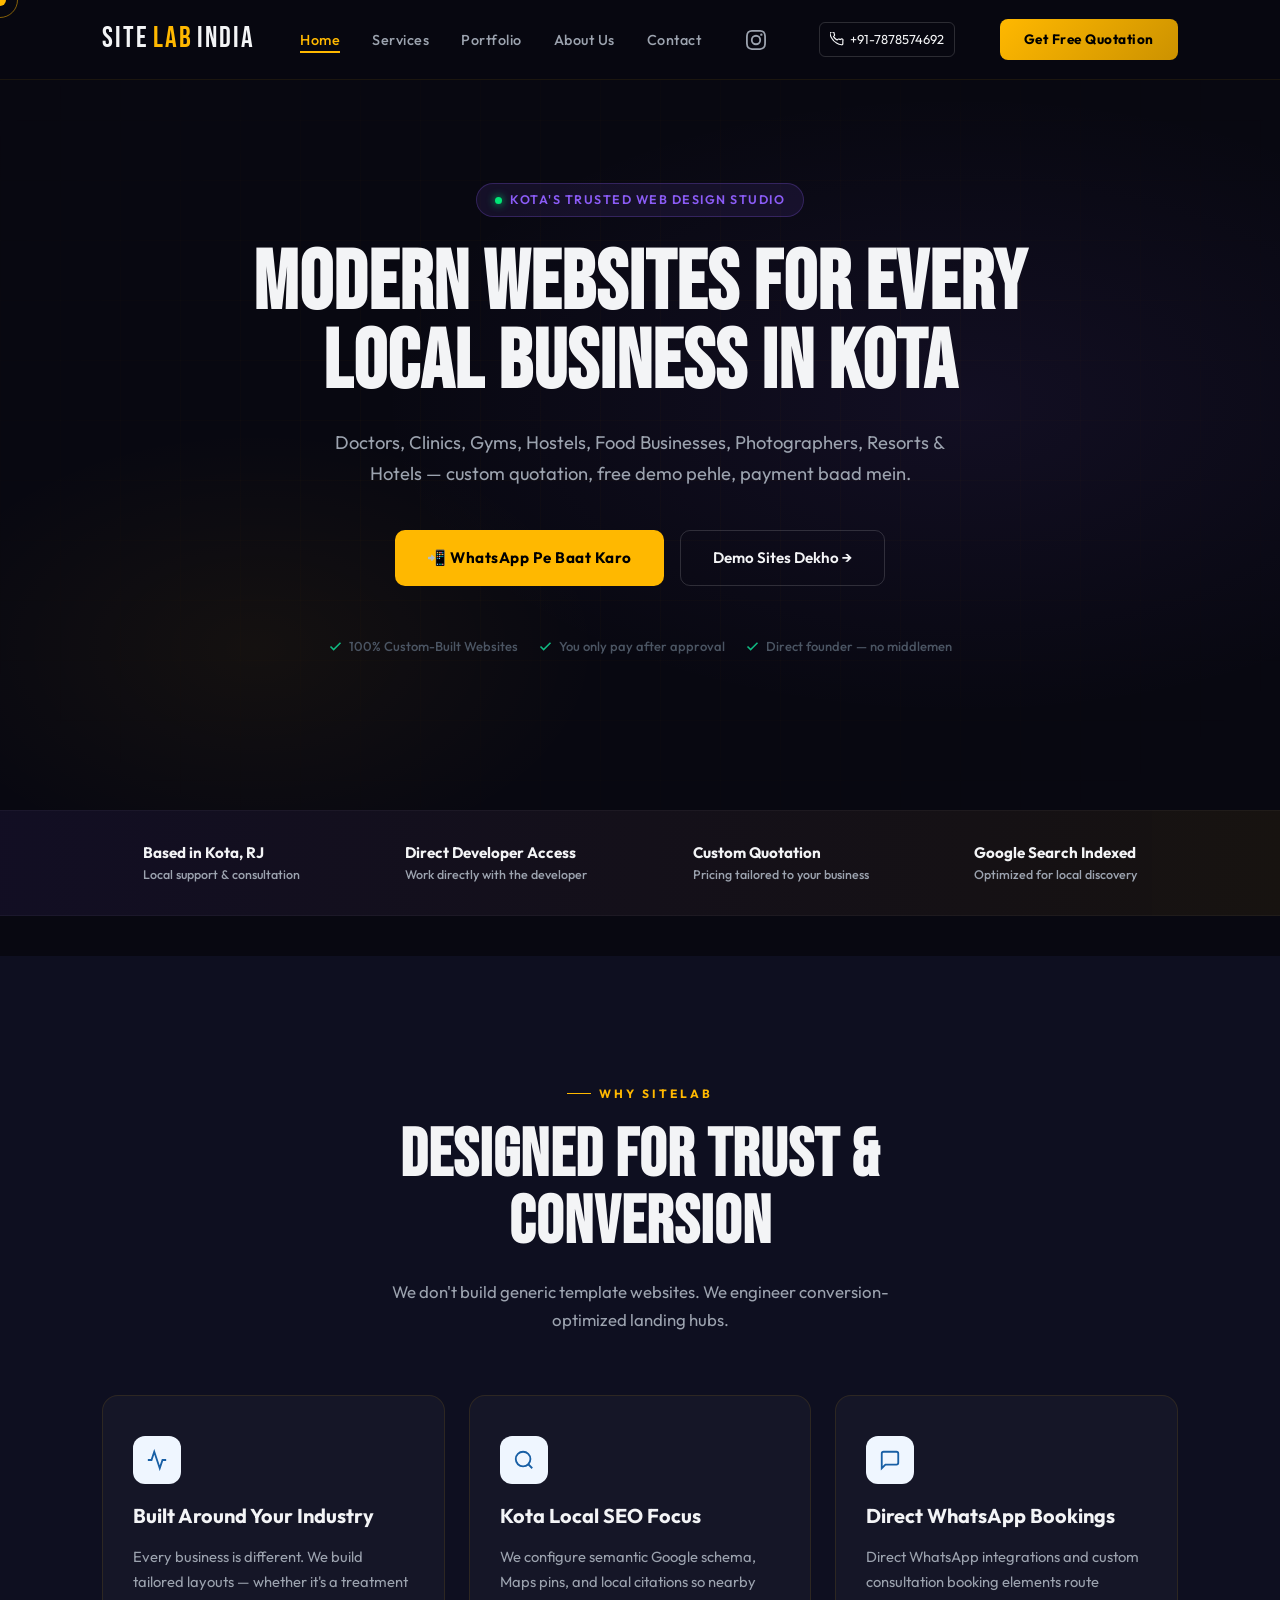
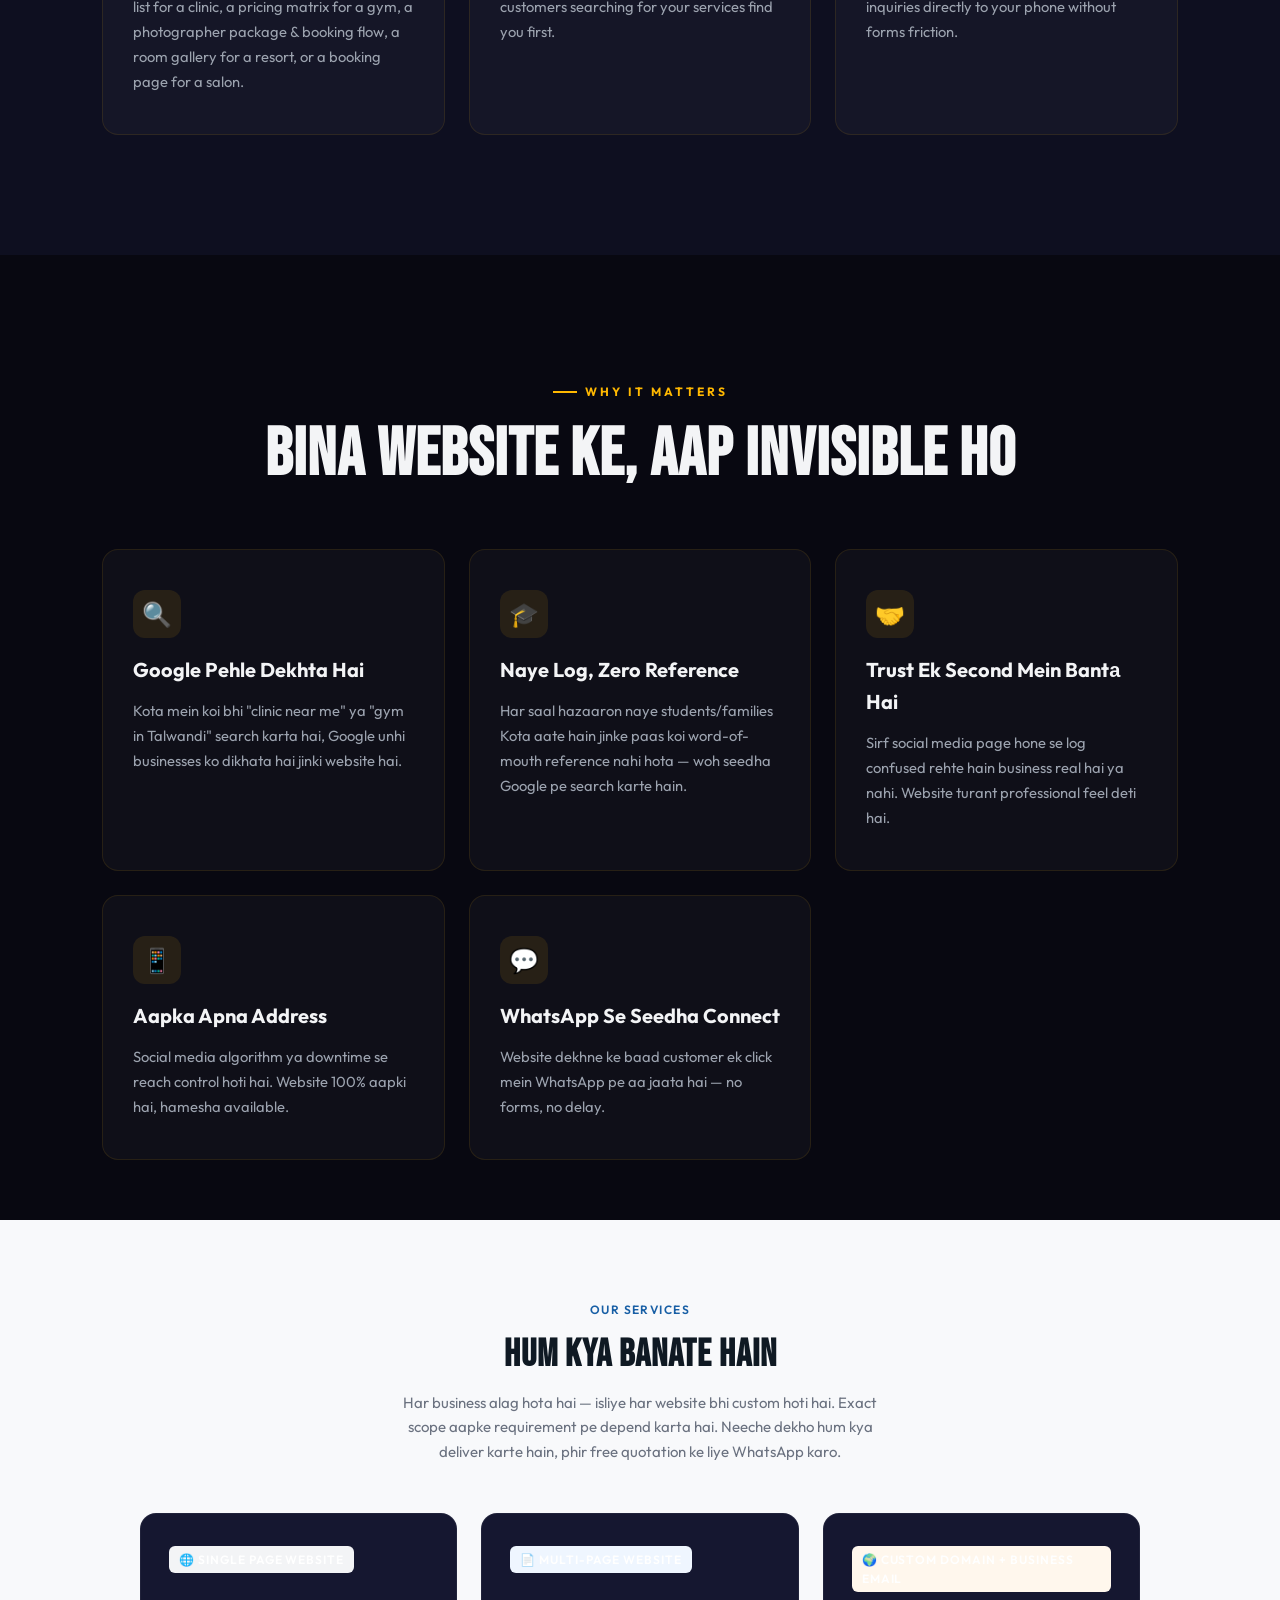
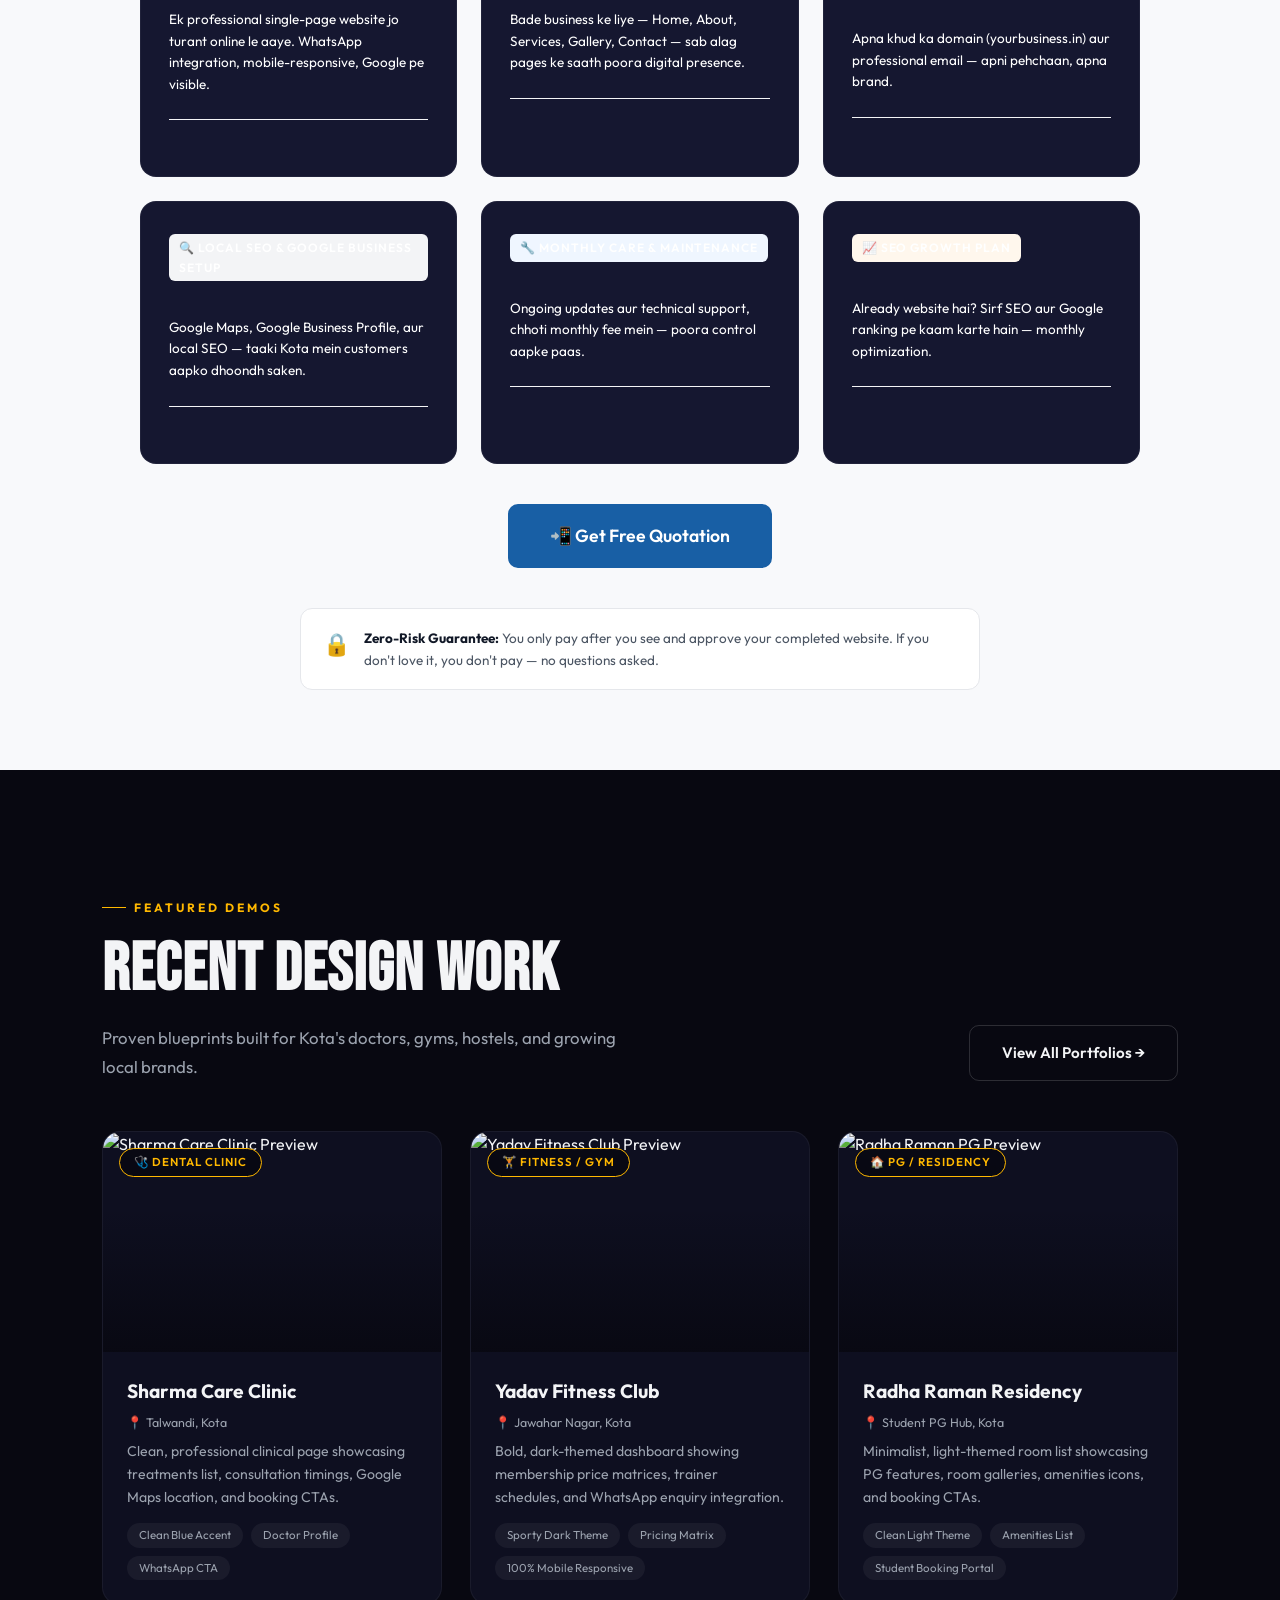
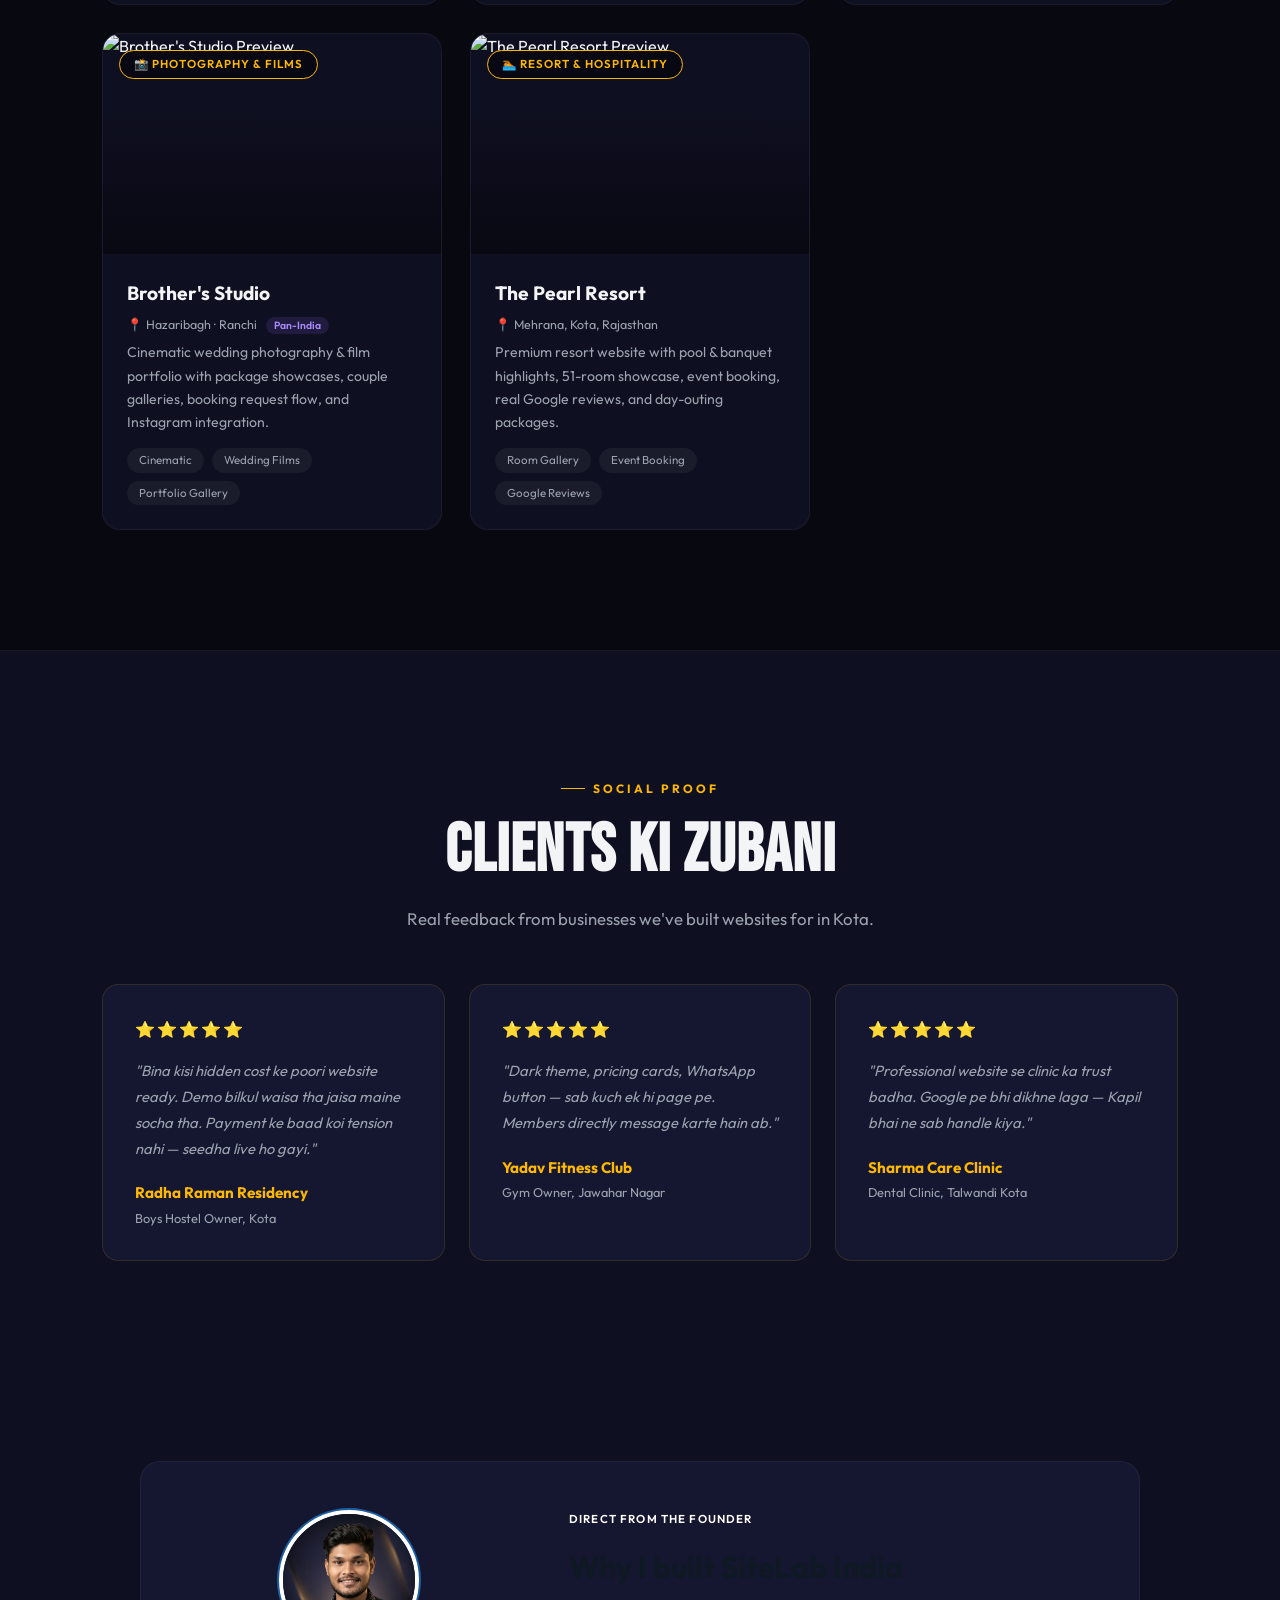
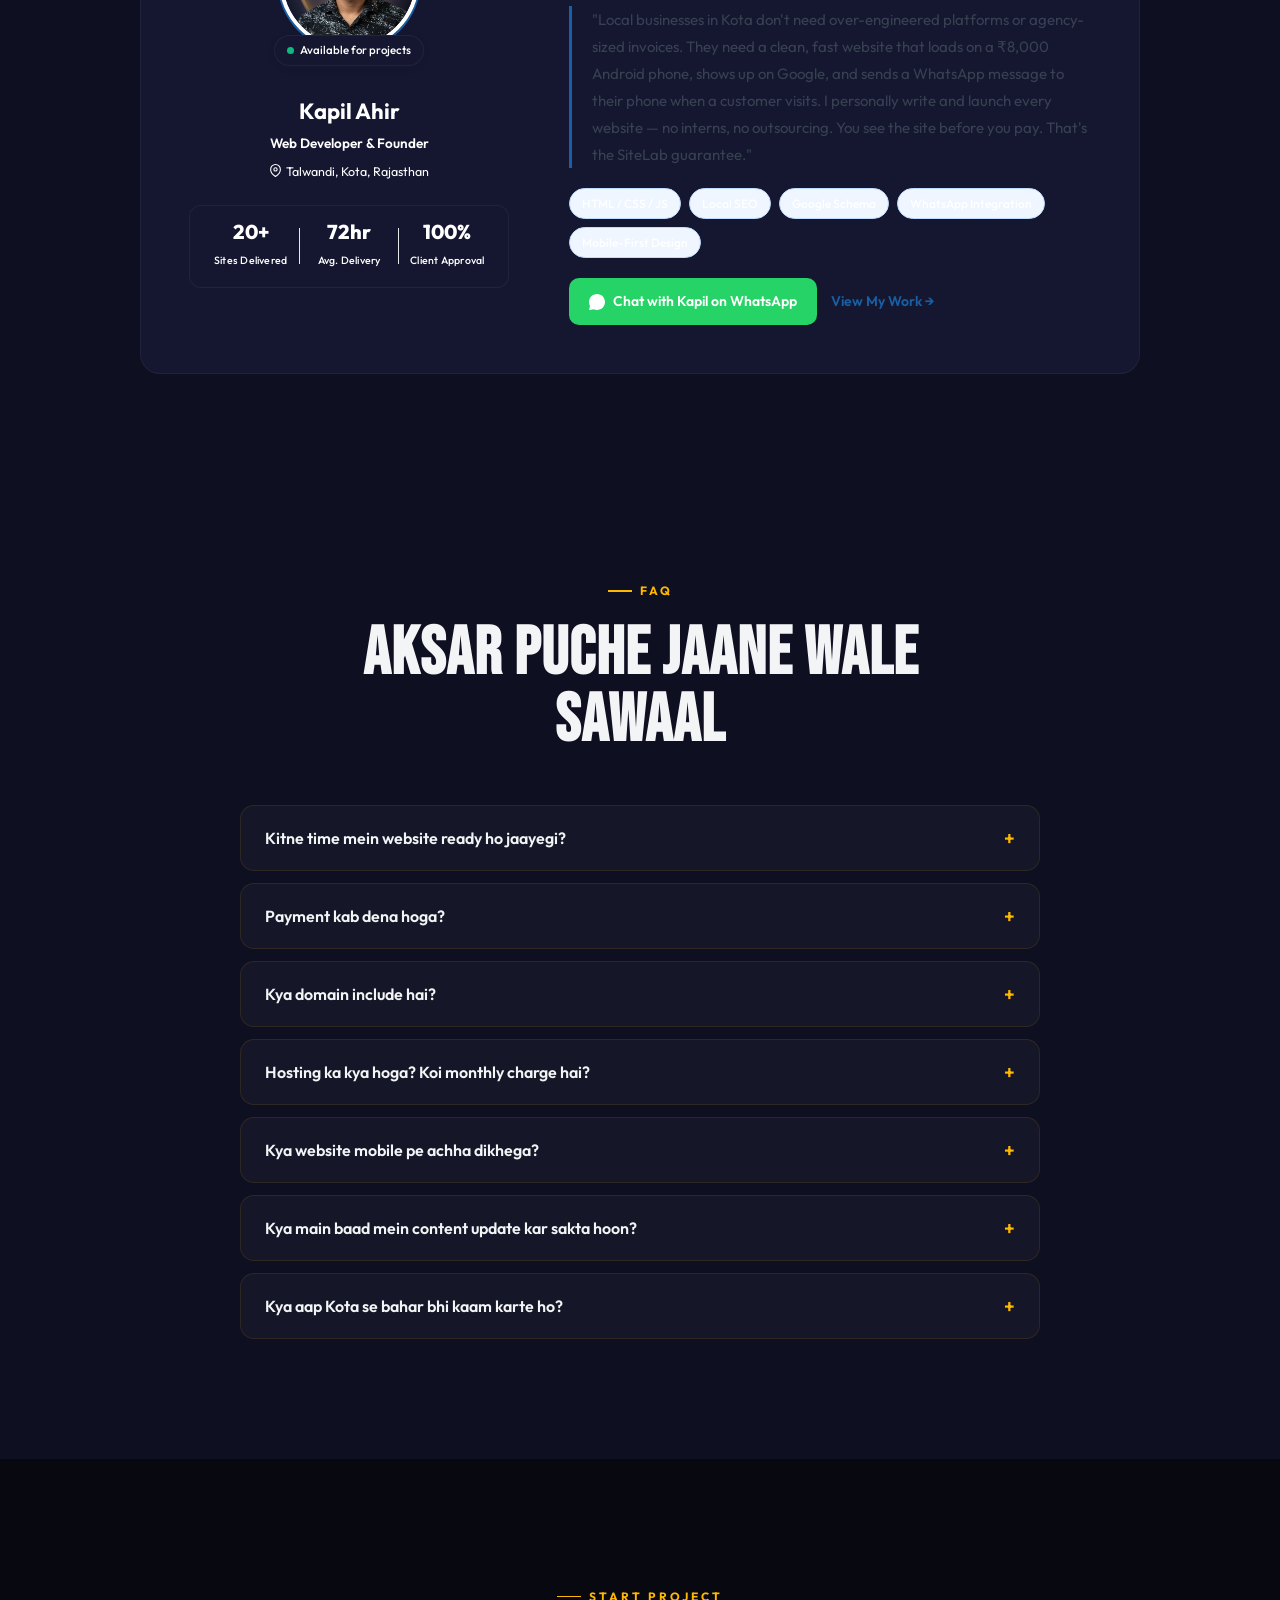
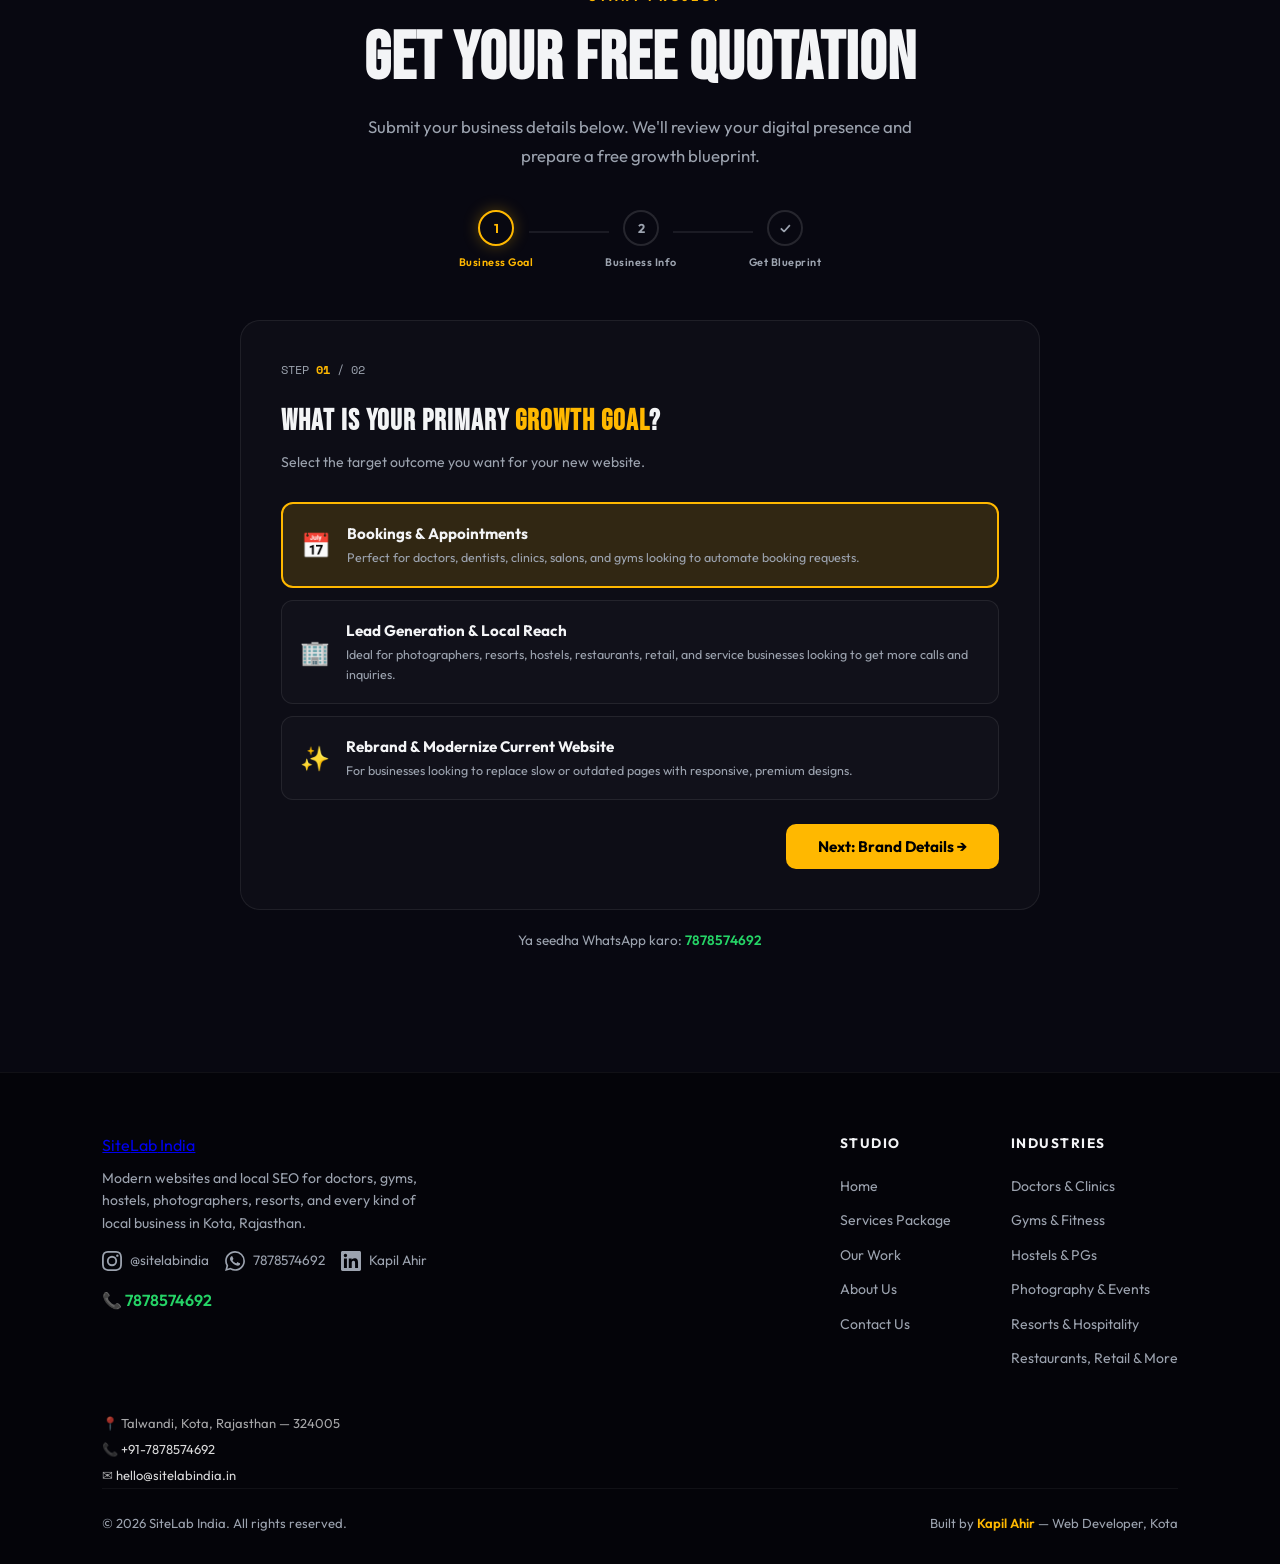
==== commit e77b802a: "Fix stale pricing, unify design, add Why section and FAQ schema" ====
--- a/index.html
+++ b/index.html
@@ -1,13 +1,12 @@
 <!DOCTYPE html>
 <html lang="en">
 <head>
-  <link rel="stylesheet" href="https://chatzy-kb-store.s3.amazonaws.com/icons/5ab07987-b5db-477c-82ff-1287e0883acb"/>
-<script src="https://chatzy-kb-store.s3.amazonaws.com/icons/56706cc4-b3ba-4eba-9610-f2fb07008a5c" id="551af043-616f-411d-a0d8-0c36521101c6" class="chatzy_widget_script" defer></script>
+
   <meta charset="UTF-8">
   <meta name="google-site-verification" content="YyracOpHStuFU6DnHjI76AEQA2feCsmKEmcrJmK3sEM" />
   <meta name="viewport" content="width=device-width, initial-scale=1.0">
-  <meta name="description" content="Kota mein professional website chahiye? SiteLab India — 72 ghante mein ready, ₹1,499 se shuru. Doctors, clinics, gyms, hostels, photographers, resorts, salons, cafes ke liye. Demo free, payment baad mein. Call: 7878574692">
-  <title>Website Design in Kota | Modern Websites for Doctors, Gyms, Hostels, Photographers & Local Businesses | SiteLab India</title>
+  <meta name="description" content="Kota mein professional website chahiye? Free demo pehle, payment baad mein. Custom quotation for doctors, gyms, hostels & local businesses. Call 7878574692">
+  <title>Website Design in Kota | SiteLab India</title>
   <link rel="canonical" href="https://sitelabindia.in/">
   <link rel="preconnect" href="https://fonts.googleapis.com">
   <link rel="preconnect" href="https://fonts.gstatic.com" crossorigin>
@@ -59,6 +58,71 @@
     ]
   }
   </script>
+
+  <script type="application/ld+json">
+  {
+    "@context": "https://schema.org",
+    "@type": "FAQPage",
+    "mainEntity": [
+      {
+        "@type": "Question",
+        "name": "Kitne time mein website ready ho jaayegi?",
+        "acceptedAnswer": {
+          "@type": "Answer",
+          "text": "Timeline aapke project ke scope pe depend karti hai aur quotation ke time confirm ki jaati hai. Demo approval ke baad kaam start hota hai."
+        }
+      },
+      {
+        "@type": "Question",
+        "name": "Payment kab dena hoga?",
+        "acceptedAnswer": {
+          "@type": "Answer",
+          "text": "Pehle hum aapko ek live demo dikhayenge — bilkul free. Aap approve karo, tab hi payment. Ek rupaya bhi pehle nahi."
+        }
+      },
+      {
+        "@type": "Question",
+        "name": "Kya domain include hai?",
+        "acceptedAnswer": {
+          "@type": "Answer",
+          "text": "Custom domain aur hosting requirements aapke quotation ke hisaab se include ki jaati hain. Basic hosting GitHub Pages pe bilkul free available hai."
+        }
+      },
+      {
+        "@type": "Question",
+        "name": "Hosting ka kya hoga? Koi monthly charge hai?",
+        "acceptedAnswer": {
+          "@type": "Answer",
+          "text": "Nahi. Hum GitHub Pages ya similar free platform use karte hain jahan possible ho — no monthly hosting charge. Custom domain renewal cost aapke package aur domain pe nirbhar karti hai."
+        }
+      },
+      {
+        "@type": "Question",
+        "name": "Kya website mobile pe achha dikhega?",
+        "acceptedAnswer": {
+          "@type": "Answer",
+          "text": "Haan, 100% mobile-first design. Kota mein 90%+ log mobile pe search karte hain — isliye ye hamari priority number 1 hai."
+        }
+      },
+      {
+        "@type": "Question",
+        "name": "Kya main baad mein content update kar sakta hoon?",
+        "acceptedAnswer": {
+          "@type": "Answer",
+          "text": "Haan. Aap khud WhatsApp pe changes bhej sakte ho — hum update kar dete hain. Regular updates aur SEO maintenance ke liye custom retainers available hain."
+        }
+      },
+      {
+        "@type": "Question",
+        "name": "Kya aap Kota se bahar bhi kaam karte ho?",
+        "acceptedAnswer": {
+          "@type": "Answer",
+          "text": "Haan, poore Rajasthan mein. Sab kuch WhatsApp pe hota hai — location koi problem nahi."
+        }
+      }
+    ]
+  }
+  </script>
 </head>
 <body>
 
@@ -81,7 +145,7 @@
       <svg width="14" height="14" viewBox="0 0 24 24" fill="none" stroke="currentColor" stroke-width="2"><path d="M22 16.92v3a2 2 0 01-2.18 2 19.79 19.79 0 01-8.63-3.07A19.5 19.5 0 013.07 10.8a19.79 19.79 0 01-3.07-8.64A2 2 0 012 0h3a2 2 0 012 1.72c.127.96.361 1.903.7 2.81a2 2 0 01-.45 2.11L6.09 7.91a16 16 0 006 6l1.27-1.27a2 2 0 012.11-.45c.907.339 1.85.573 2.81.7A2 2 0 0122 14.92z"/></svg>
       +91-7878574692
     </a>
-    <a href="#getstarted" class="nav-cta">Get Free Strategy</a>
+    <a href="#getstarted" class="nav-cta">Get Free Quotation</a>
     <div class="hamburger" onclick="toggleMenu()">
       <span></span><span></span><span></span>
     </div>
@@ -112,7 +176,7 @@
       </h1>
       
       <p class="hero-sub" style="font-size: 1.15rem; color: var(--muted); margin: 0 auto 40px; max-width: 620px; line-height: 1.7; animation: fadeUp 0.8s ease 0.3s both;">
-        Doctors, Clinics, Gyms, Hostels, Food Businesses, Photographers, Resorts & Hotels — 72 ghante mein live, demo pehle, payment baad mein.
+        Doctors, Clinics, Gyms, Hostels, Food Businesses, Photographers, Resorts & Hotels — custom quotation, free demo pehle, payment baad mein.
       </p>
       
       <div style="display: flex; gap: 16px; justify-content: center; flex-wrap: wrap; animation: fadeUp 0.8s ease 0.45s both; margin-bottom: 50px;">
@@ -199,6 +263,58 @@
         </div>
         <h3>Direct WhatsApp Bookings</h3>
         <p>Direct WhatsApp integrations and custom consultation booking elements route inquiries directly to your phone without forms friction.</p>
+      </div>
+
+    </div>
+  </section>
+
+  <!-- WHY YOU NEED A WEBSITE SECTION -->
+  <section style="background: var(--bg); padding-bottom: 60px;">
+    <div style="text-align: center; max-width: 800px; margin: 0 auto 60px;">
+      <div class="section-tag" style="justify-content: center;">Why It Matters</div>
+      <h2 class="section-title">Bina Website Ke, Aap Invisible Ho</h2>
+    </div>
+
+    <div style="display: grid; grid-template-columns: repeat(auto-fit, minmax(280px, 1fr)); gap: 24px; max-width: 1200px; margin: 0 auto;">
+      
+      <div class="service-card reveal visible" style="opacity: 1; transform: translateY(0);">
+        <div class="feature-icon-wrap" style="background: rgba(255,184,0,0.1); display: flex; align-items: center; justify-content: center;">
+          <span style="font-size: 1.5rem;">🔍</span>
+        </div>
+        <h3>Google Pehle Dekhta Hai</h3>
+        <p>Kota mein koi bhi "clinic near me" ya "gym in Talwandi" search karta hai, Google unhi businesses ko dikhata hai jinki website hai.</p>
+      </div>
+
+      <div class="service-card reveal visible" style="opacity: 1; transform: translateY(0);">
+        <div class="feature-icon-wrap" style="background: rgba(255,184,0,0.1); display: flex; align-items: center; justify-content: center;">
+          <span style="font-size: 1.5rem;">🎓</span>
+        </div>
+        <h3>Naye Log, Zero Reference</h3>
+        <p>Har saal hazaaron naye students/families Kota aate hain jinke paas koi word-of-mouth reference nahi hota — woh seedha Google pe search karte hain.</p>
+      </div>
+
+      <div class="service-card reveal visible" style="opacity: 1; transform: translateY(0);">
+        <div class="feature-icon-wrap" style="background: rgba(255,184,0,0.1); display: flex; align-items: center; justify-content: center;">
+          <span style="font-size: 1.5rem;">🤝</span>
+        </div>
+        <h3>Trust Ek Second Mein Bantа Hai</h3>
+        <p>Sirf social media page hone se log confused rehte hain business real hai ya nahi. Website turant professional feel deti hai.</p>
+      </div>
+
+      <div class="service-card reveal visible" style="opacity: 1; transform: translateY(0);">
+        <div class="feature-icon-wrap" style="background: rgba(255,184,0,0.1); display: flex; align-items: center; justify-content: center;">
+          <span style="font-size: 1.5rem;">📱</span>
+        </div>
+        <h3>Aapka Apna Address</h3>
+        <p>Social media algorithm ya downtime se reach control hoti hai. Website 100% aapki hai, hamesha available.</p>
+      </div>
+
+      <div class="service-card reveal visible" style="opacity: 1; transform: translateY(0);">
+        <div class="feature-icon-wrap" style="background: rgba(255,184,0,0.1); display: flex; align-items: center; justify-content: center;">
+          <span style="font-size: 1.5rem;">💬</span>
+        </div>
+        <h3>WhatsApp Se Seedha Connect</h3>
+        <p>Website dekhne ke baad customer ek click mein WhatsApp pe aa jaata hai — no forms, no delay.</p>
       </div>
 
     </div>
@@ -391,7 +507,7 @@
     <div class="testimonial-grid">
       <div class="testimonial-card">
         <div class="testimonial-stars">⭐⭐⭐⭐⭐</div>
-        <p class="testimonial-text">"72 ghante mein poori website ready. Demo bilkul waisa tha jaisa maingne socha tha. Payment ke baad koi tension nahi — seedha live ho gayi."</p>
+        <p class="testimonial-text">"Bina kisi hidden cost ke poori website ready. Demo bilkul waisa tha jaisa maine socha tha. Payment ke baad koi tension nahi — seedha live ho gayi."</p>
         <div class="testimonial-name">Radha Raman Residency</div>
         <div class="testimonial-role">Boys Hostel Owner, Kota</div>
       </div>
@@ -508,7 +624,7 @@
           <span class="faq-icon">+</span>
         </button>
         <div class="faq-answer">
-          <div class="faq-answer-inner">Quick Launch package mein 24 ghante, Professional aur Business mein 72 ghante, aur Premium multi-page mein 5-7 din. Demo approval ke baad timer start hota hai.</div>
+          <div class="faq-answer-inner">Timeline aapke project ke scope pe depend karti hai aur quotation ke time confirm ki jaati hai. Demo approval ke baad kaam start hota hai.</div>
         </div>
       </div>
 
@@ -528,7 +644,7 @@
           <span class="faq-icon">+</span>
         </button>
         <div class="faq-answer">
-          <div class="faq-answer-inner">Quick Launch aur Professional mein domain included nahi hai (GitHub Pages free URL milta hai). Business package (₹4,999) aur usse upar mein 1 saal ka custom domain included hai.</div>
+          <div class="faq-answer-inner">Custom domain aur hosting requirements aapke quotation ke hisaab se include ki jaati hain. Basic hosting GitHub Pages pe bilkul free available hai.</div>
         </div>
       </div>
 
@@ -538,7 +654,7 @@
           <span class="faq-icon">+</span>
         </button>
         <div class="faq-answer">
-          <div class="faq-answer-inner">Nahi. Hum GitHub Pages ya similar free platform use karte hain — no monthly hosting charge. Sirf Business/Premium mein domain renewal cost hogi (approx ₹800/year).</div>
+          <div class="faq-answer-inner">Nahi. Hum GitHub Pages ya similar free platform use karte hain jahan possible ho — no monthly hosting charge. Custom domain renewal cost aapke package aur domain pe nirbhar karti hai.</div>
         </div>
       </div>
 
@@ -558,7 +674,7 @@
           <span class="faq-icon">+</span>
         </button>
         <div class="faq-answer">
-          <div class="faq-answer-inner">Haan. Aap khud WhatsApp pe changes bhej sakte ho — hum update kar dete hain. Ya humara Monthly Plan (Growth/Pro) le sakte ho jisme regular updates included hote hain. Sirf Google ranking badhani ho toh SEO Care plan (₹799/month) alag se hai.</div>
+          <div class="faq-answer-inner">Haan. Aap khud WhatsApp pe changes bhej sakte ho — hum update kar dete hain. Regular updates aur SEO maintenance ke liye custom retainers available hain.</div>
         </div>
       </div>
 
@@ -579,7 +695,7 @@
     <div style="max-width: 800px; margin: 0 auto;">
       <div style="text-align: center; margin-bottom: 40px;">
         <div class="section-tag" style="justify-content: center;">Start Project</div>
-        <h2 class="section-title">Get Your Free Website Strategy</h2>
+        <h2 class="section-title">Get Your Free Quotation</h2>
         <p class="section-sub" style="margin: 0 auto;">Submit your business details below. We'll review your digital presence and prepare a free growth blueprint.</p>
       </div>
 
@@ -679,7 +795,7 @@
         <!-- STEP 3: Review & Send -->
         <div id="step3" class="form-step" style="display: none;">
           <div style="font-family: 'Space Mono', monospace; font-size: 0.72rem; color: var(--muted); margin-bottom: 20px;">STEP <span style="color: var(--gold); font-weight: 700;">✓</span> READY</div>
-          <h3 style="font-family: 'Bebas Neue', sans-serif; font-size: 1.8rem; letter-spacing: 1px; margin-bottom: 6px;">Request Your <span style="color: var(--gold);">Free Website Strategy</span></h3>
+          <h3 style="font-family: 'Bebas Neue', sans-serif; font-size: 1.8rem; letter-spacing: 1px; margin-bottom: 6px;">Request Your <span style="color: var(--gold);">Free Quotation</span></h3>
           <p style="color: var(--muted); font-size: 0.88rem; margin-bottom: 28px;">Your specs are validated. Click below to secure developer consultation via WhatsApp.</p>
           
           <div id="summaryBox" style="background: rgba(255, 184, 0, 0.05); border: 1px solid rgba(255, 184, 0, 0.2); border-radius: 14px; padding: 24px; margin-bottom: 20px; font-size: 0.85rem; line-height: 1.9; color: var(--muted); font-family: 'Space Mono', monospace;">
--- a/style.css
+++ b/style.css
@@ -414,7 +414,7 @@
    ============================================ */
 .founder-section {
   padding: 80px 0;
-  background: #ffffff;
+  background: var(--bg2);
 }
 
 .founder-card {
@@ -422,8 +422,8 @@
   grid-template-columns: 320px 1fr;
   gap: 60px;
   align-items: start;
-  background: #f8f9fb;
-  border: 1.5px solid #e5e7eb;
+  background: var(--bg3);
+  border: 1px solid rgba(255,255,255,0.05);
   border-radius: 20px;
   padding: 48px;
   max-width: 1000px;
@@ -457,8 +457,8 @@
   display: flex;
   align-items: center;
   gap: 6px;
-  background: #ffffff;
-  border: 1px solid #e5e7eb;
+  background: var(--bg3);
+  border: 1px solid rgba(255,255,255,0.05);
   border-radius: 999px;
   padding: 5px 12px;
   font-size: 11.5px;
@@ -519,8 +519,8 @@
   display: flex;
   align-items: center;
   gap: 0;
-  background: #ffffff;
-  border: 1px solid #e5e7eb;
+  background: var(--bg3);
+  border: 1px solid rgba(255,255,255,0.05);
   border-radius: 12px;
   padding: 16px 12px;
   width: 100%;
@@ -734,8 +734,8 @@
 .pricing-card {
   position: relative;
   border-radius: 16px;
-  background: #ffffff;
-  border: 1.5px solid #e5e7eb;
+  background: var(--bg3);
+  border: 1px solid rgba(255,255,255,0.05);
   transition: transform 0.2s ease, box-shadow 0.2s ease;
   overflow: hidden;
 }
@@ -753,8 +753,8 @@
 
 /* Popular card accent */
 .pricing-card--popular {
-  border: 2px solid #185FA5;
-  background: #ffffff;
+  border: 2px solid var(--violet);
+  background: var(--bg3);
 }
 
 .popular-ribbon {
@@ -1274,9 +1274,10 @@
 
 /* --- FIX VISIBILITY BUGS ON SUBPAGES --- */
 .pricing-card, .founder-card {
-  color: #1a1a2e;
-  --white: #111111;
-  --muted: #4b5563;
+  color: var(--white);
+  --white: #ffffff;
+  --muted: #a3a3a3;
+  background: var(--bg3);
 }
 .pricing-card h3, .pricing-card p, .pricing-card div, .pricing-card span, .pricing-card li,
 .founder-card h3, .founder-card p, .founder-card div, .founder-card span, .founder-card li {
@@ -1285,12 +1286,12 @@
 .pricing-card .pricing-price {
   font-size: 2.2rem;
   font-weight: 800;
-  color: #111;
+  color: var(--white);
   margin: 10px 0;
 }
 .pricing-card .pricing-badge {
-  background: #EFF6FF;
-  color: #185FA5;
+  background: rgba(124, 58, 237, 0.15);
+  color: var(--violet);
   padding: 4px 10px;
   border-radius: 6px;
   font-weight: 600;
@@ -1299,7 +1300,7 @@
   font-size: 0.85rem;
 }
 .pricing-card .pricing-cta {
-  background: #25D366;
+  background: var(--violet);
   color: #fff;
   padding: 12px 20px;
   border-radius: 8px;
@@ -1310,10 +1311,10 @@
   margin-top: 15px;
 }
 .pricing-card .pricing-cta:hover {
-  background: #1BAD54;
+  background: #5B21B6;
 }
 .founder-card .founder-bio {
-  color: #374151;
+  color: var(--muted);
   font-size: 0.95rem;
   line-height: 1.7;
   margin-bottom: 12px;
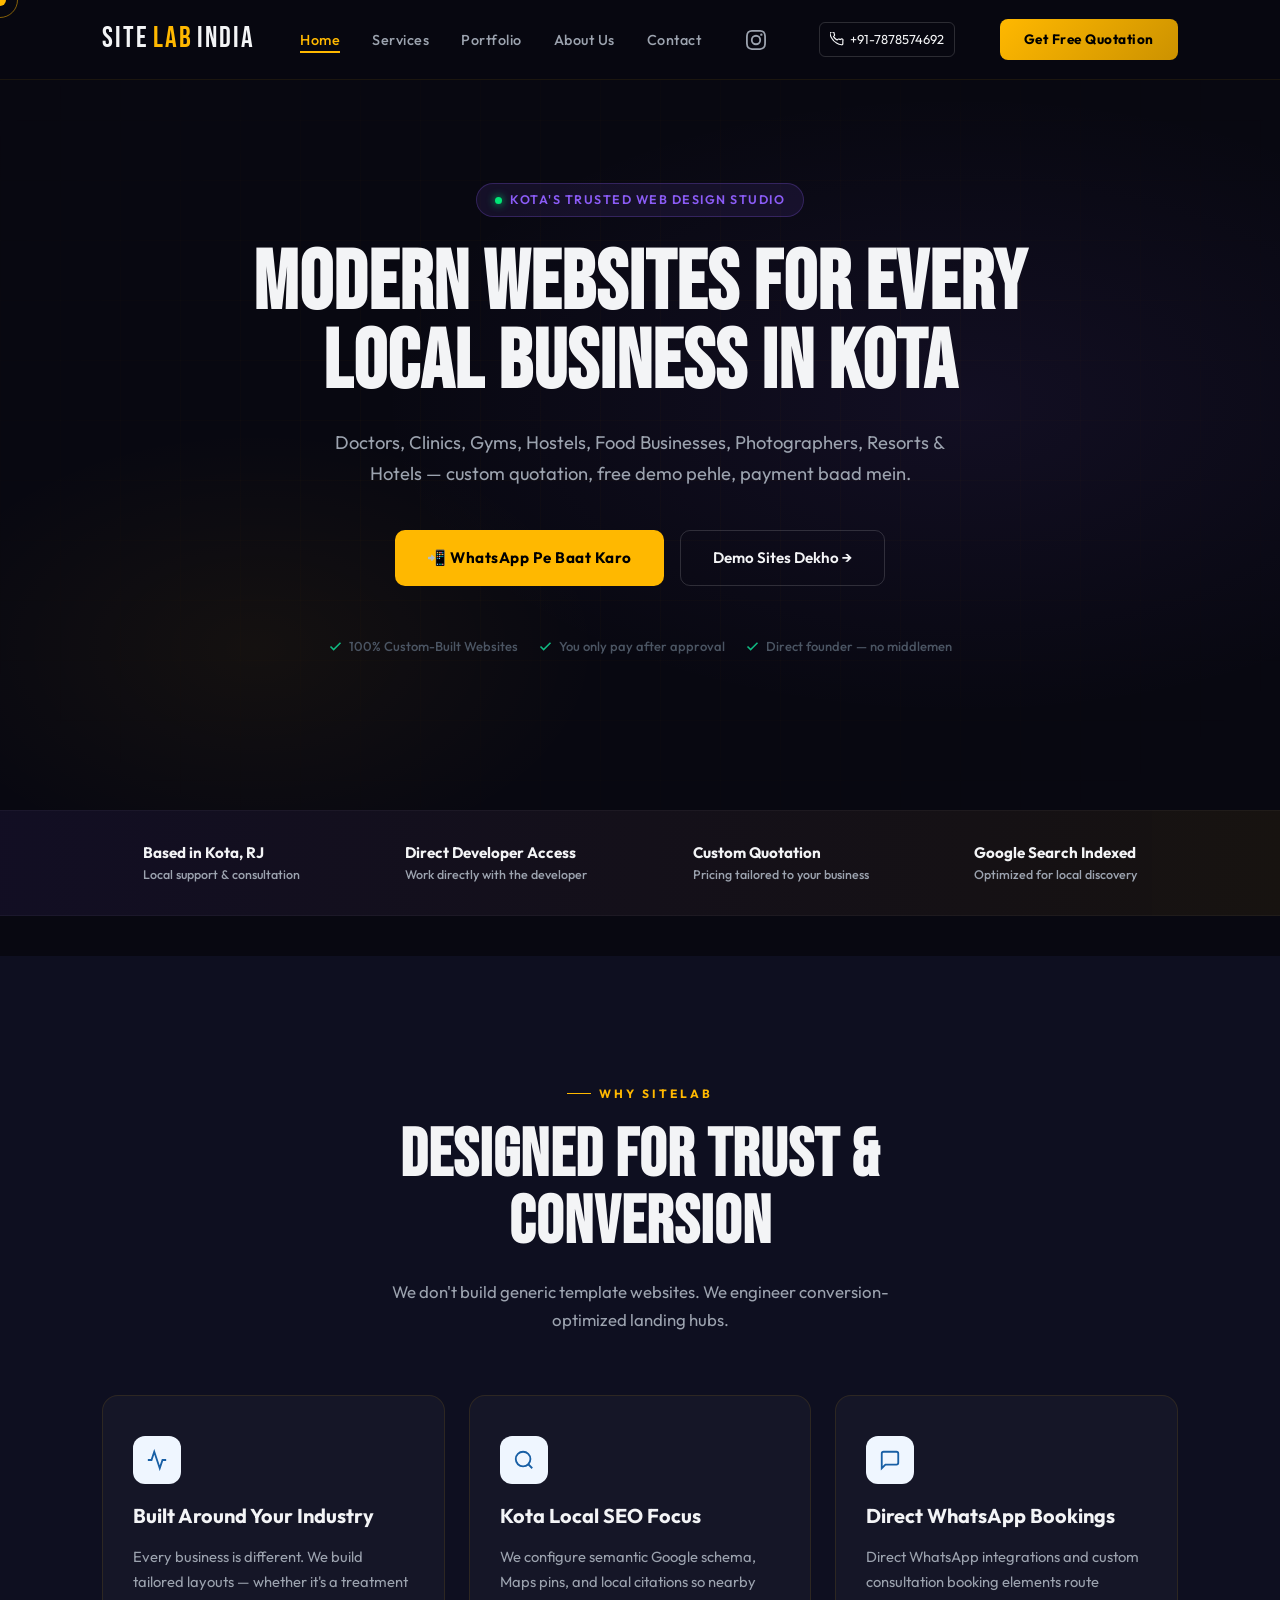
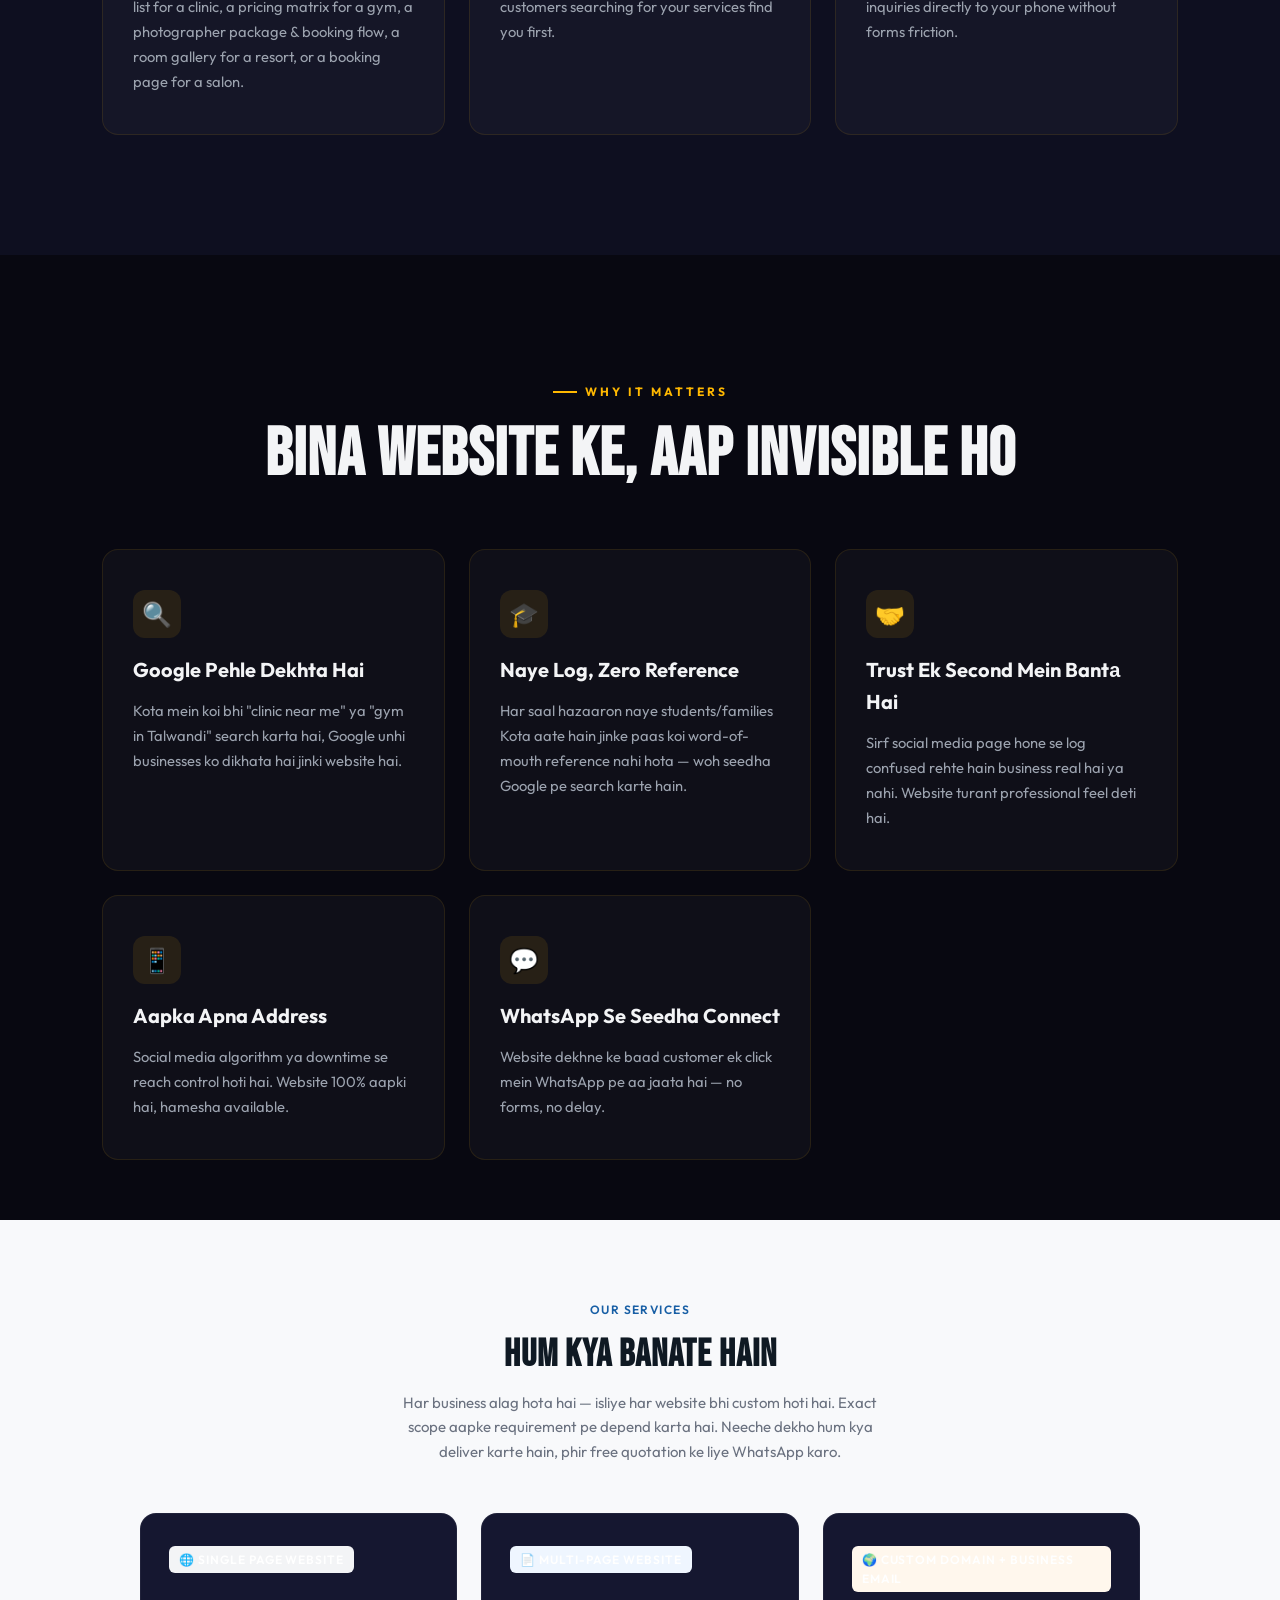
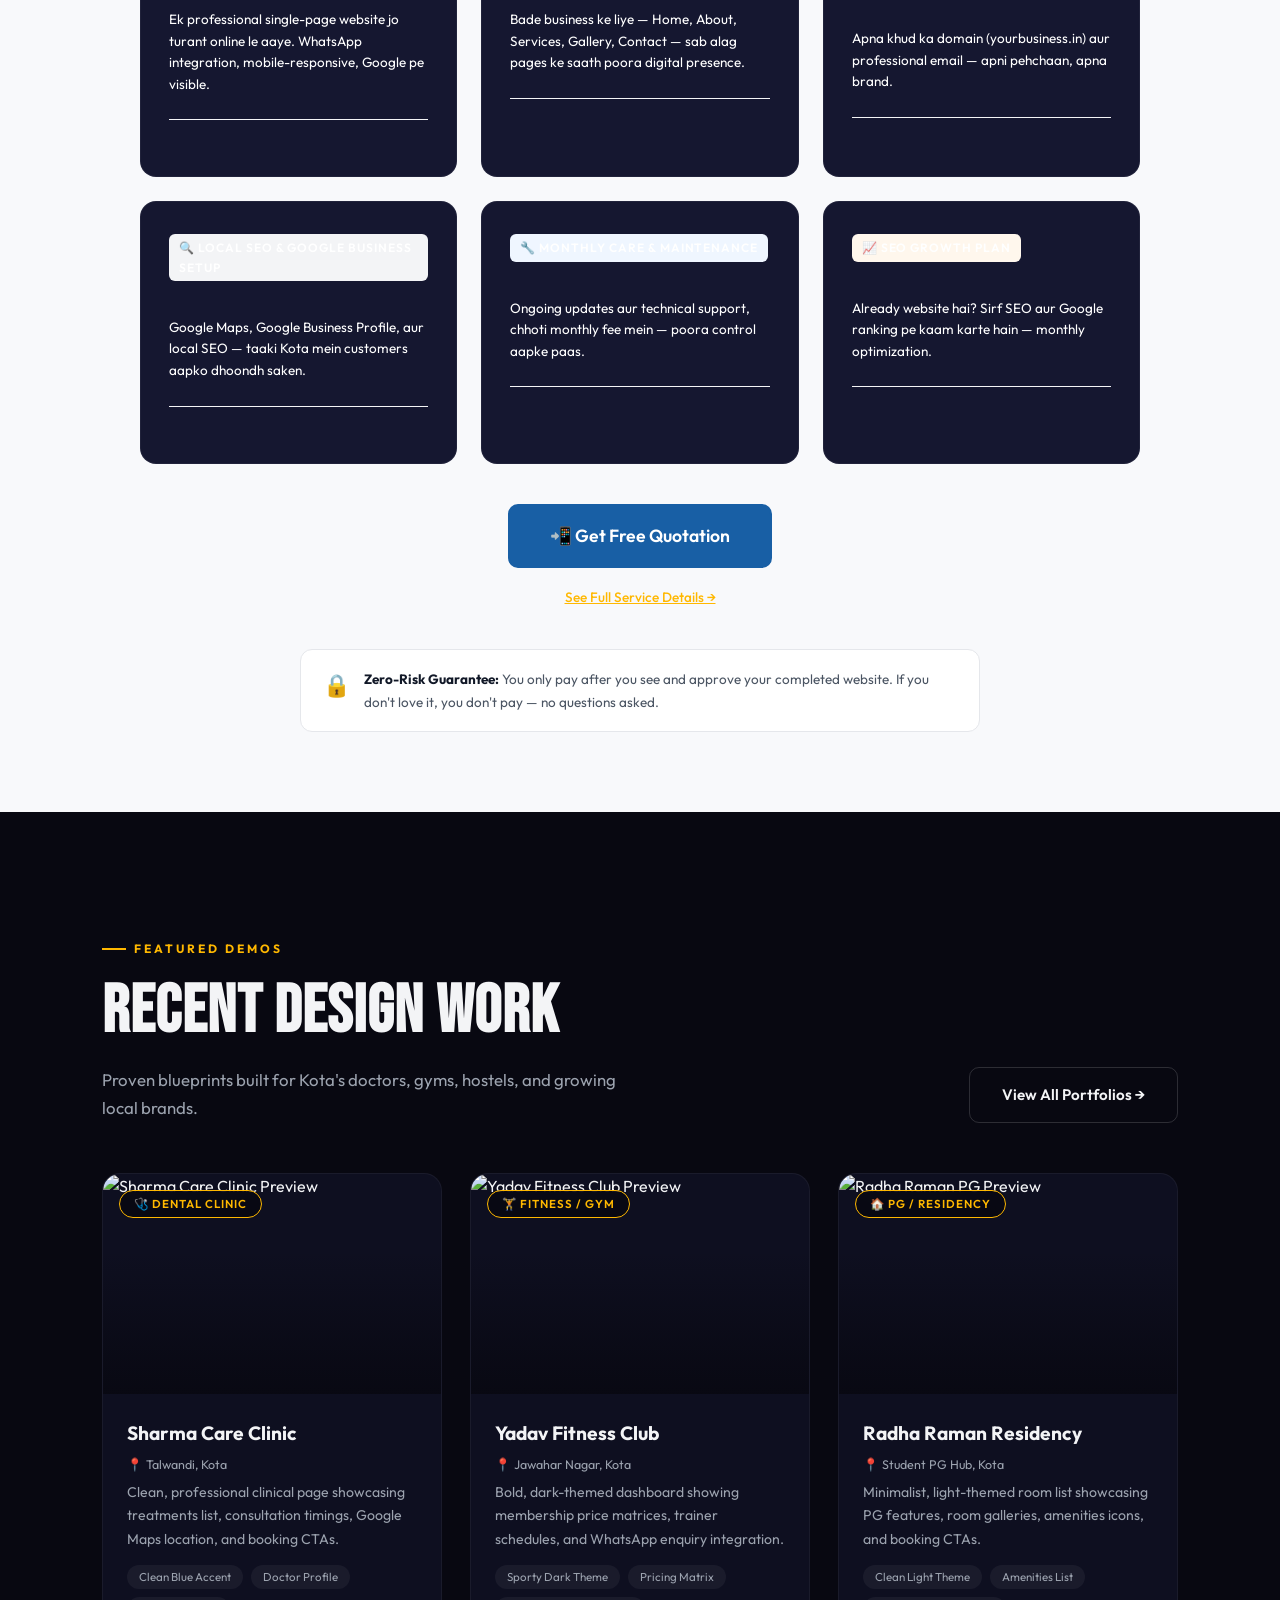
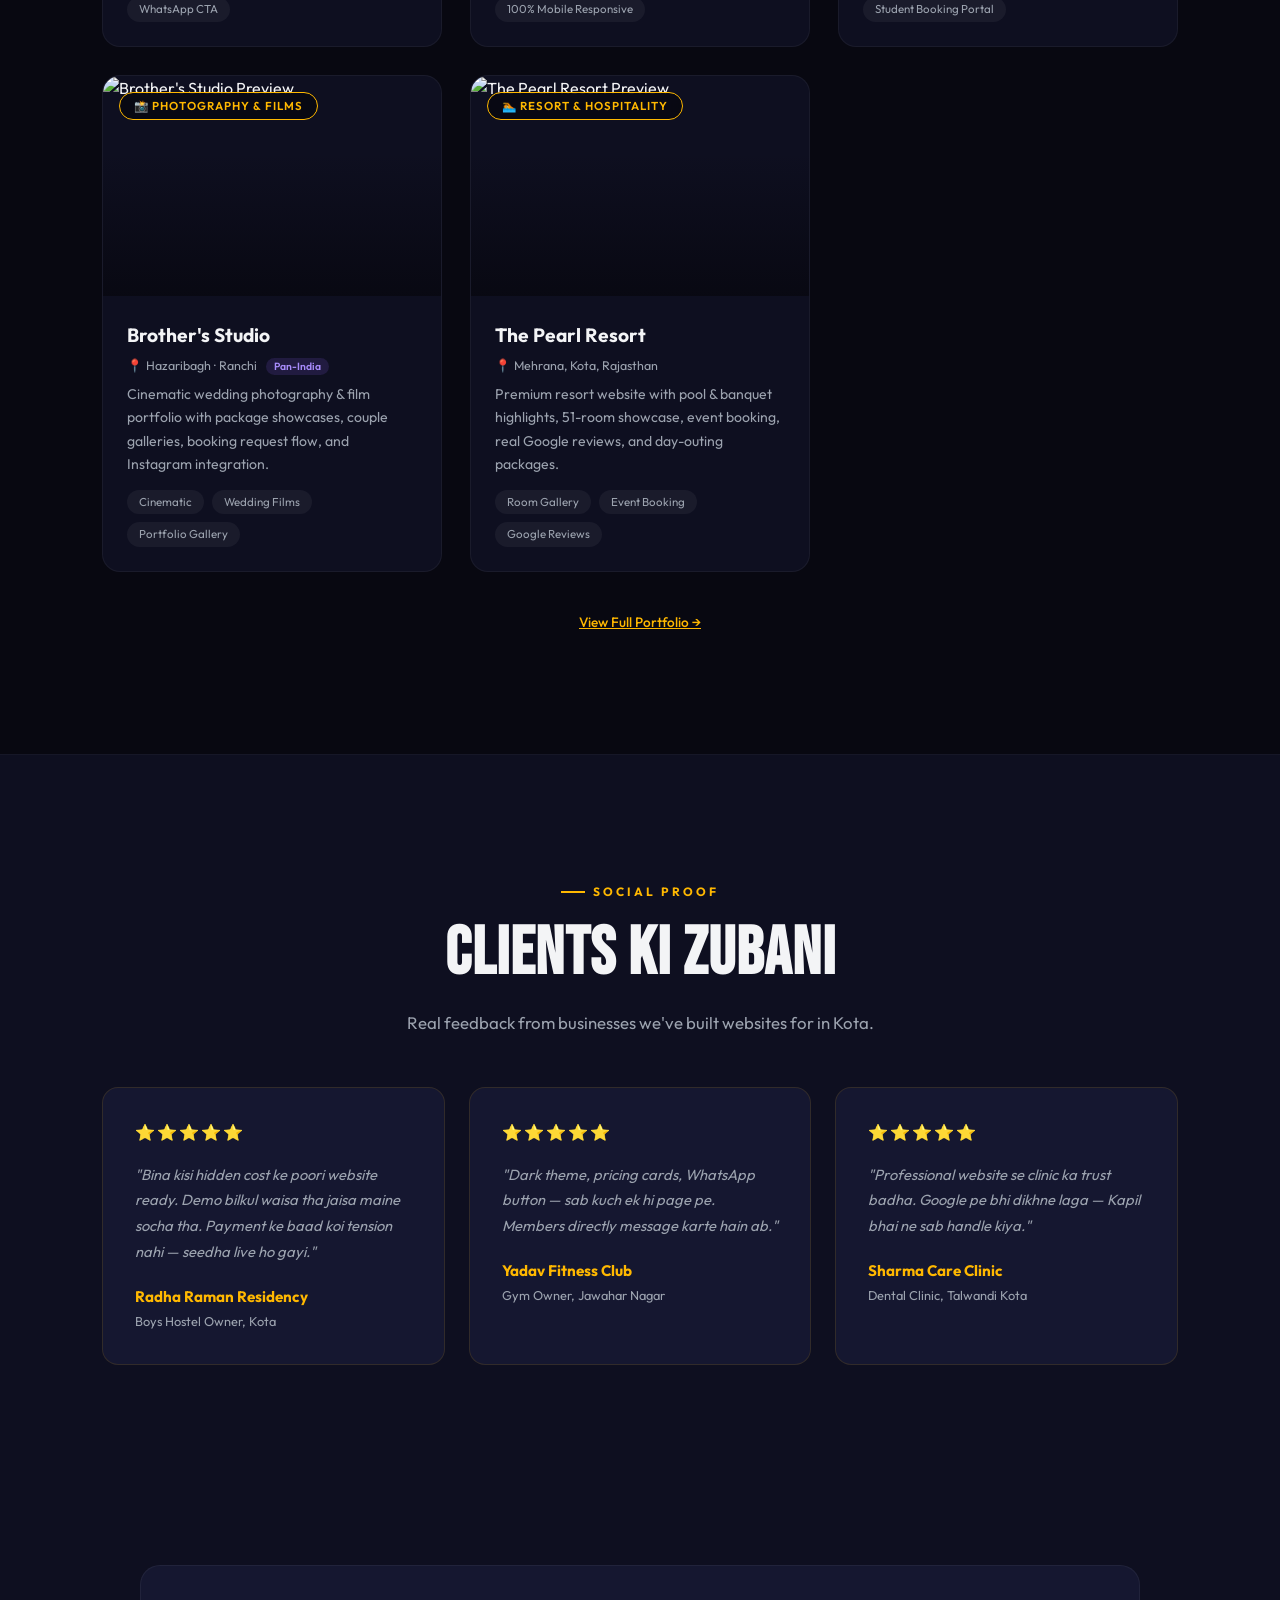
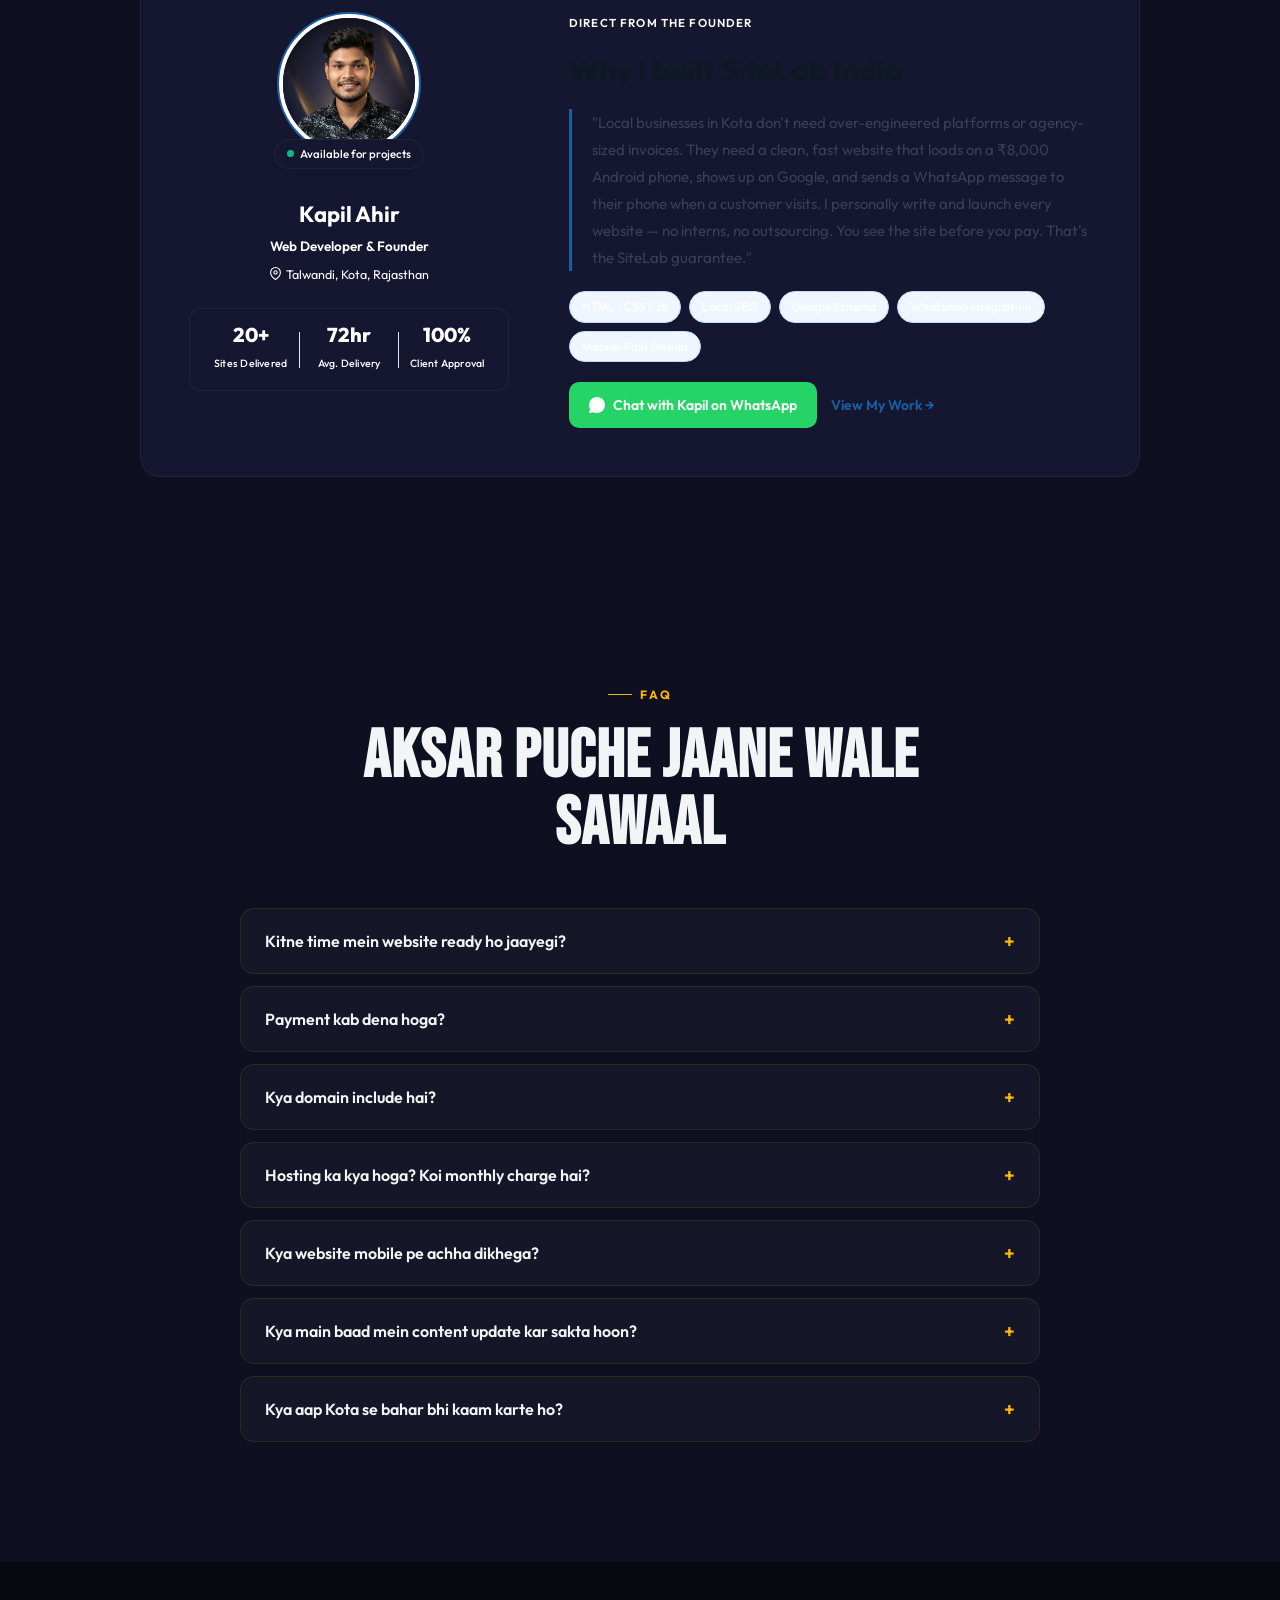
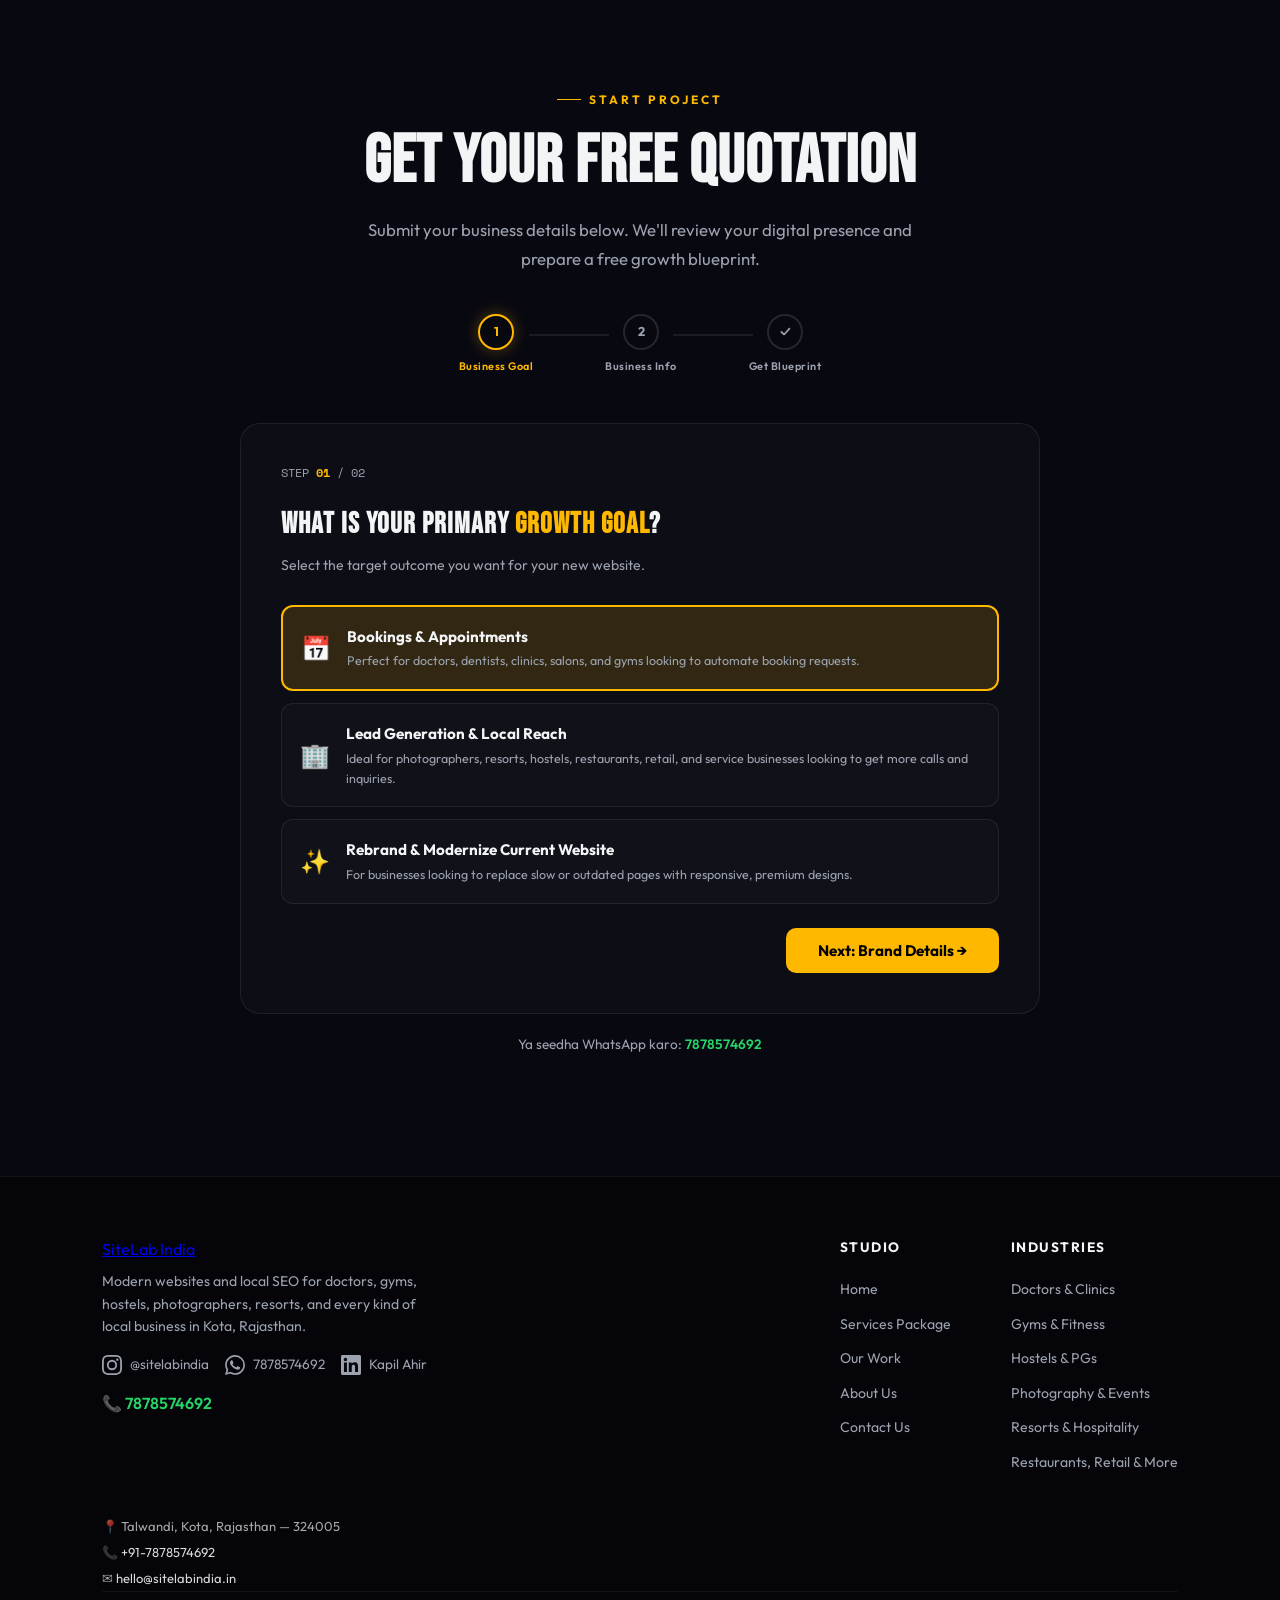
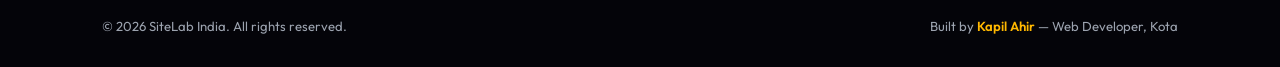
==== commit bbd44247: "Refine UX: Add Vision/Goal section, contextual internal links, deep-link portfolio filters, and fix " ====
--- a/index.html
+++ b/index.html
@@ -375,6 +375,9 @@
 
     <div style="text-align: center; margin-top: 40px;">
       <a href="#getstarted" class="plan-cta plan-cta--primary" style="display: inline-block; padding: 16px 40px; font-size: 1.1rem;">📲 Get Free Quotation</a>
+      <div style="margin-top: 16px;">
+        <a href="services/" class="wa-fallback" style="color: var(--gold); font-weight: 500;">See Full Service Details →</a>
+      </div>
     </div>
 
     <!-- Guarantee strip -->
@@ -494,6 +497,7 @@
         </div>
       </a>
     </div>
+    <a href="portfolio/" class="wa-fallback" style="color: var(--gold); display: block; text-align: center; margin-top: 40px; font-weight: 500;">View Full Portfolio →</a>
   </section>
 
   <!-- TESTIMONIALS SECTION -->
@@ -839,12 +843,12 @@
         </div>
         <div class="footer-links">
           <h4>Industries</h4>
-          <a href="services/">Doctors &amp; Clinics</a>
-          <a href="services/">Gyms &amp; Fitness</a>
-          <a href="services/">Hostels &amp; PGs</a>
-          <a href="services/">Photography &amp; Events</a>
-          <a href="services/">Resorts &amp; Hospitality</a>
-          <a href="services/">Restaurants, Retail &amp; More</a>
+          <a href="portfolio/#healthcare">Doctors &amp; Clinics</a>
+          <a href="portfolio/#fitness">Gyms &amp; Fitness</a>
+          <a href="portfolio/#hostel">Hostels &amp; PGs</a>
+          <a href="portfolio/#photography">Photography &amp; Events</a>
+          <a href="portfolio/#resort">Resorts &amp; Hospitality</a>
+          <a href="portfolio/#business">Restaurants, Retail &amp; More</a>
         </div>
       </div>
     </div>
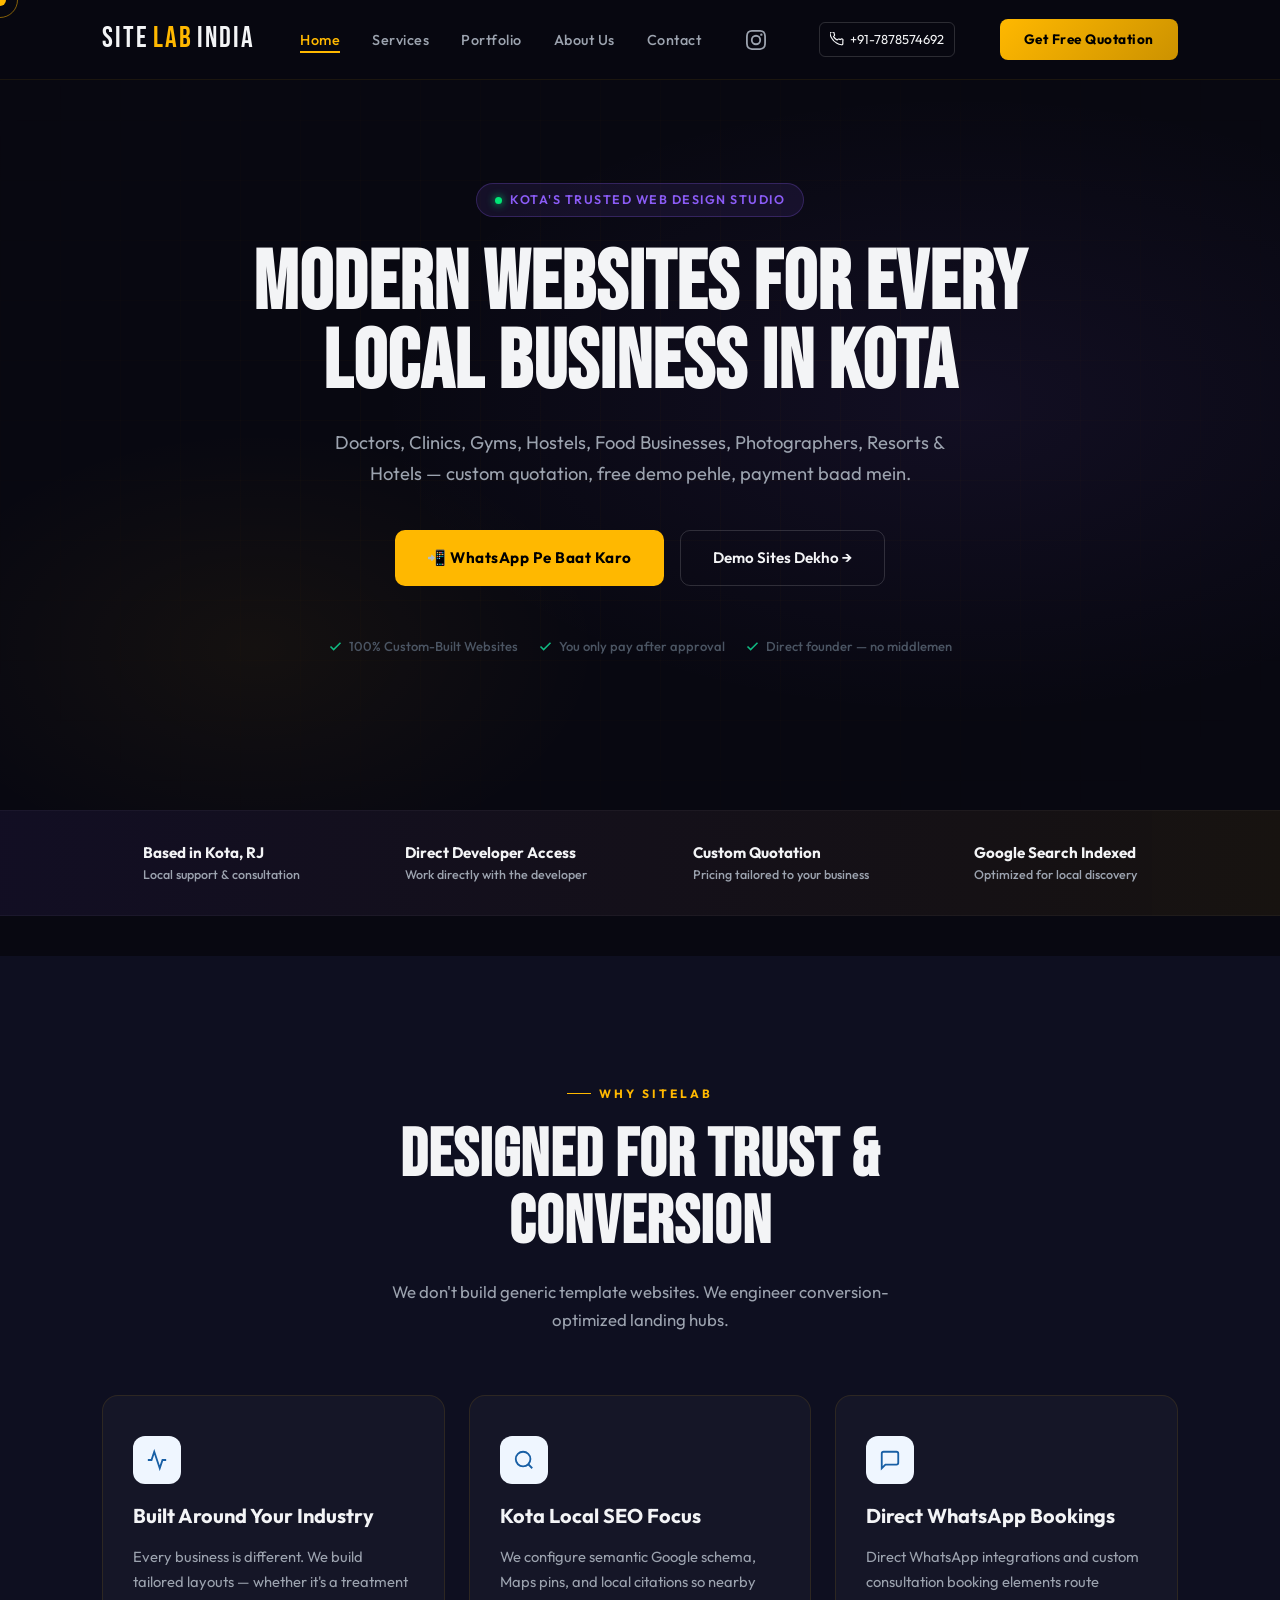
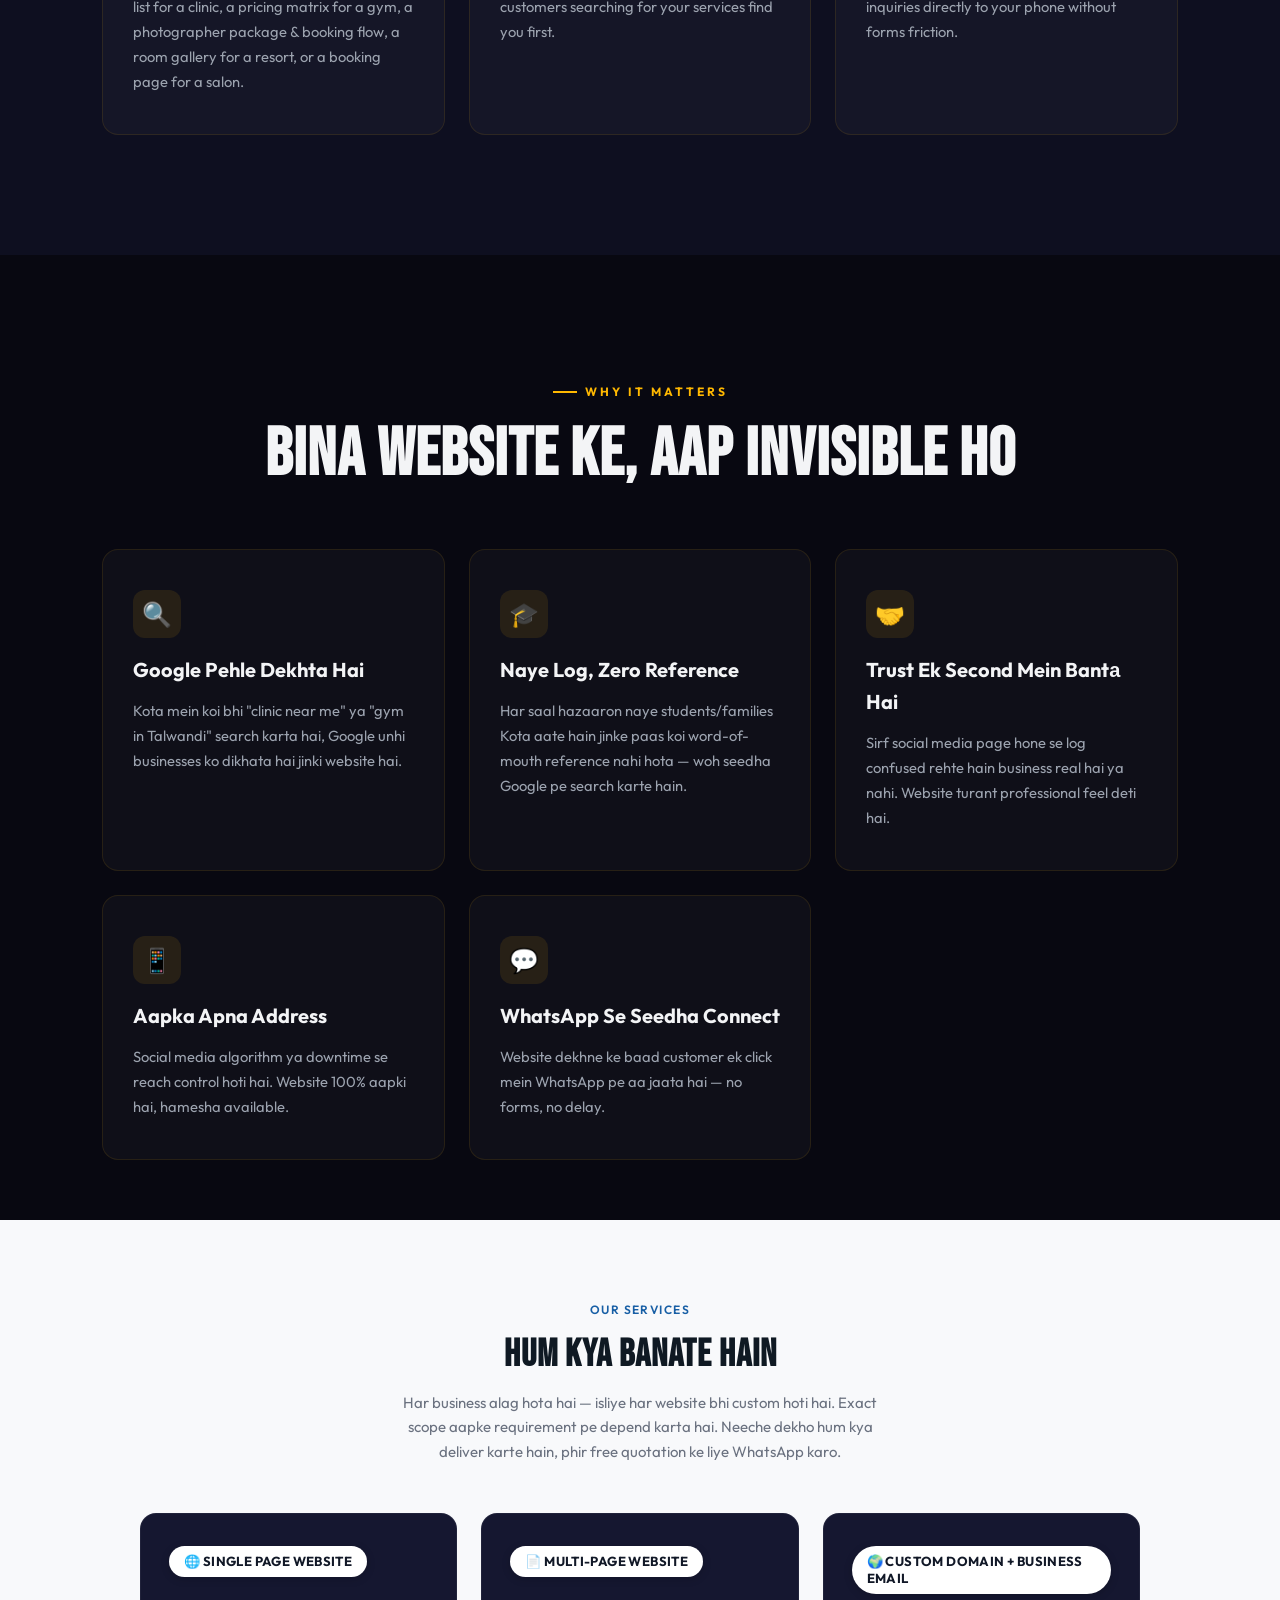
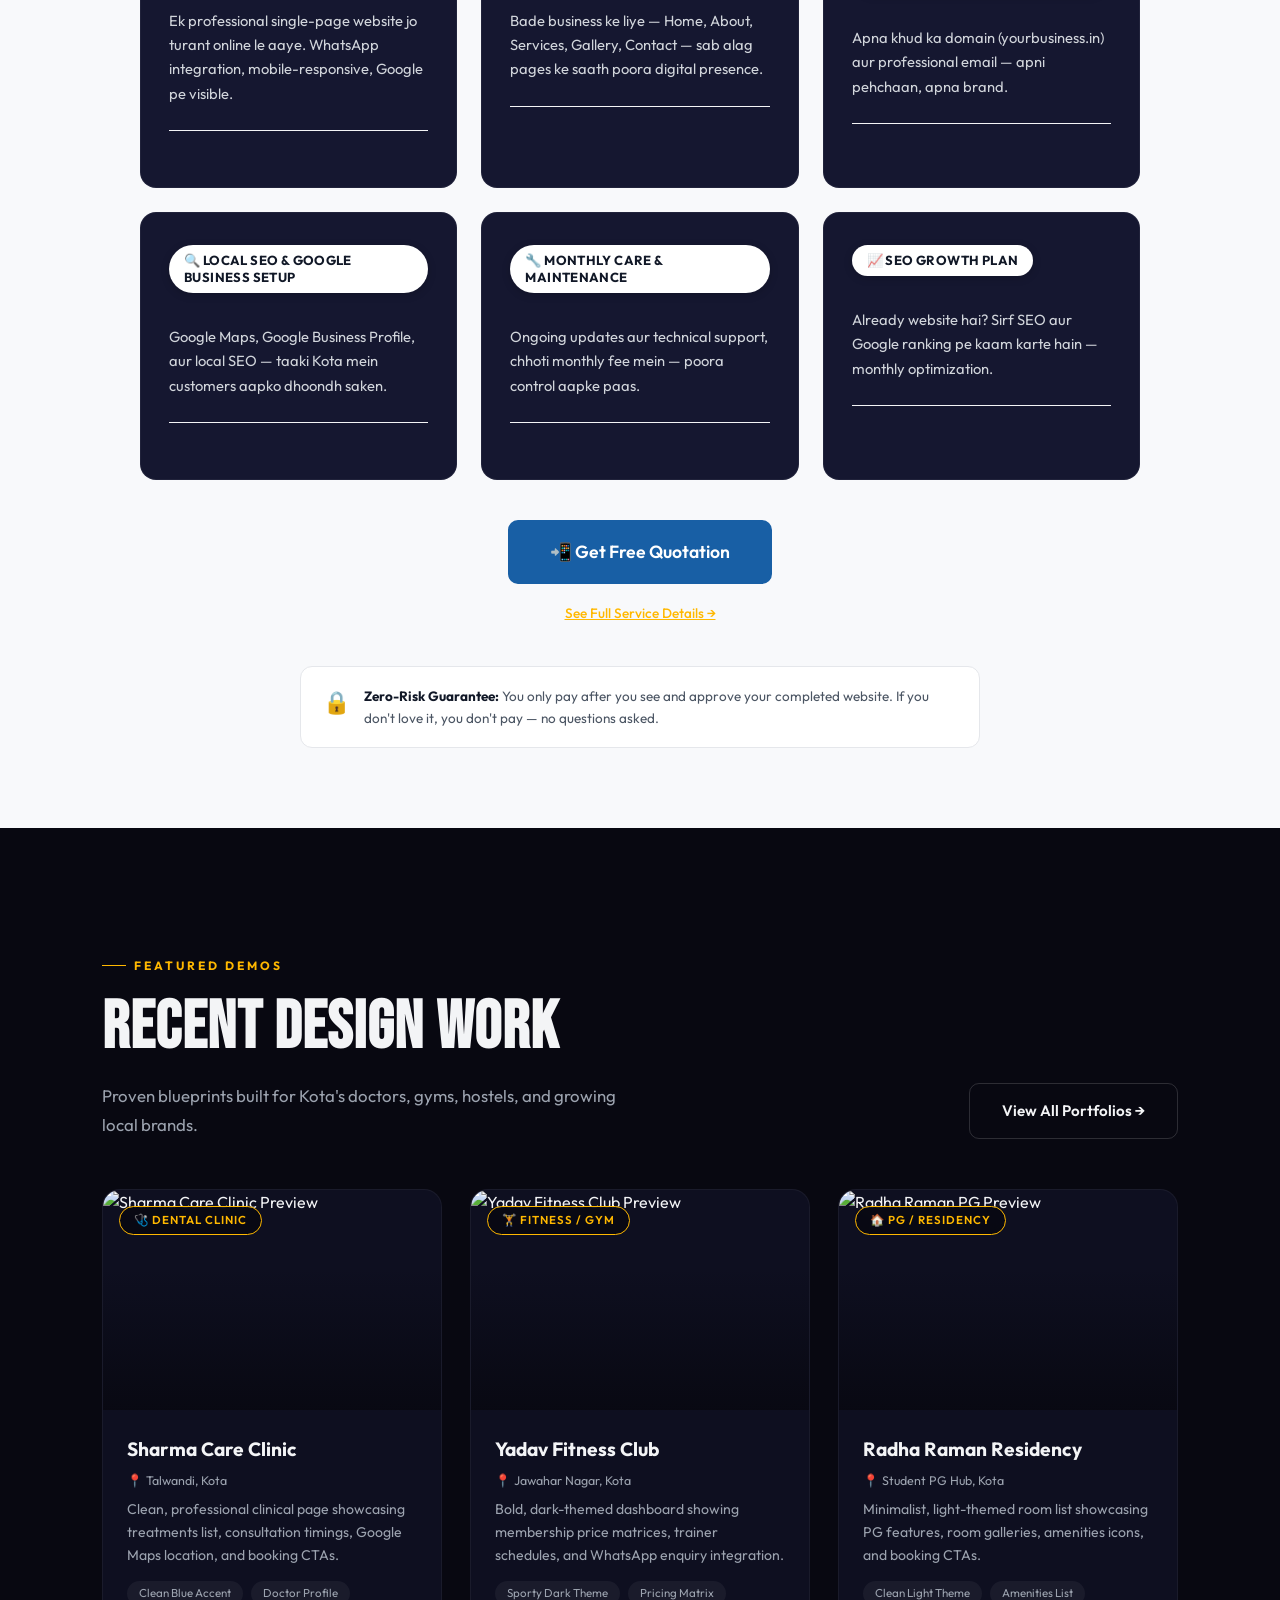
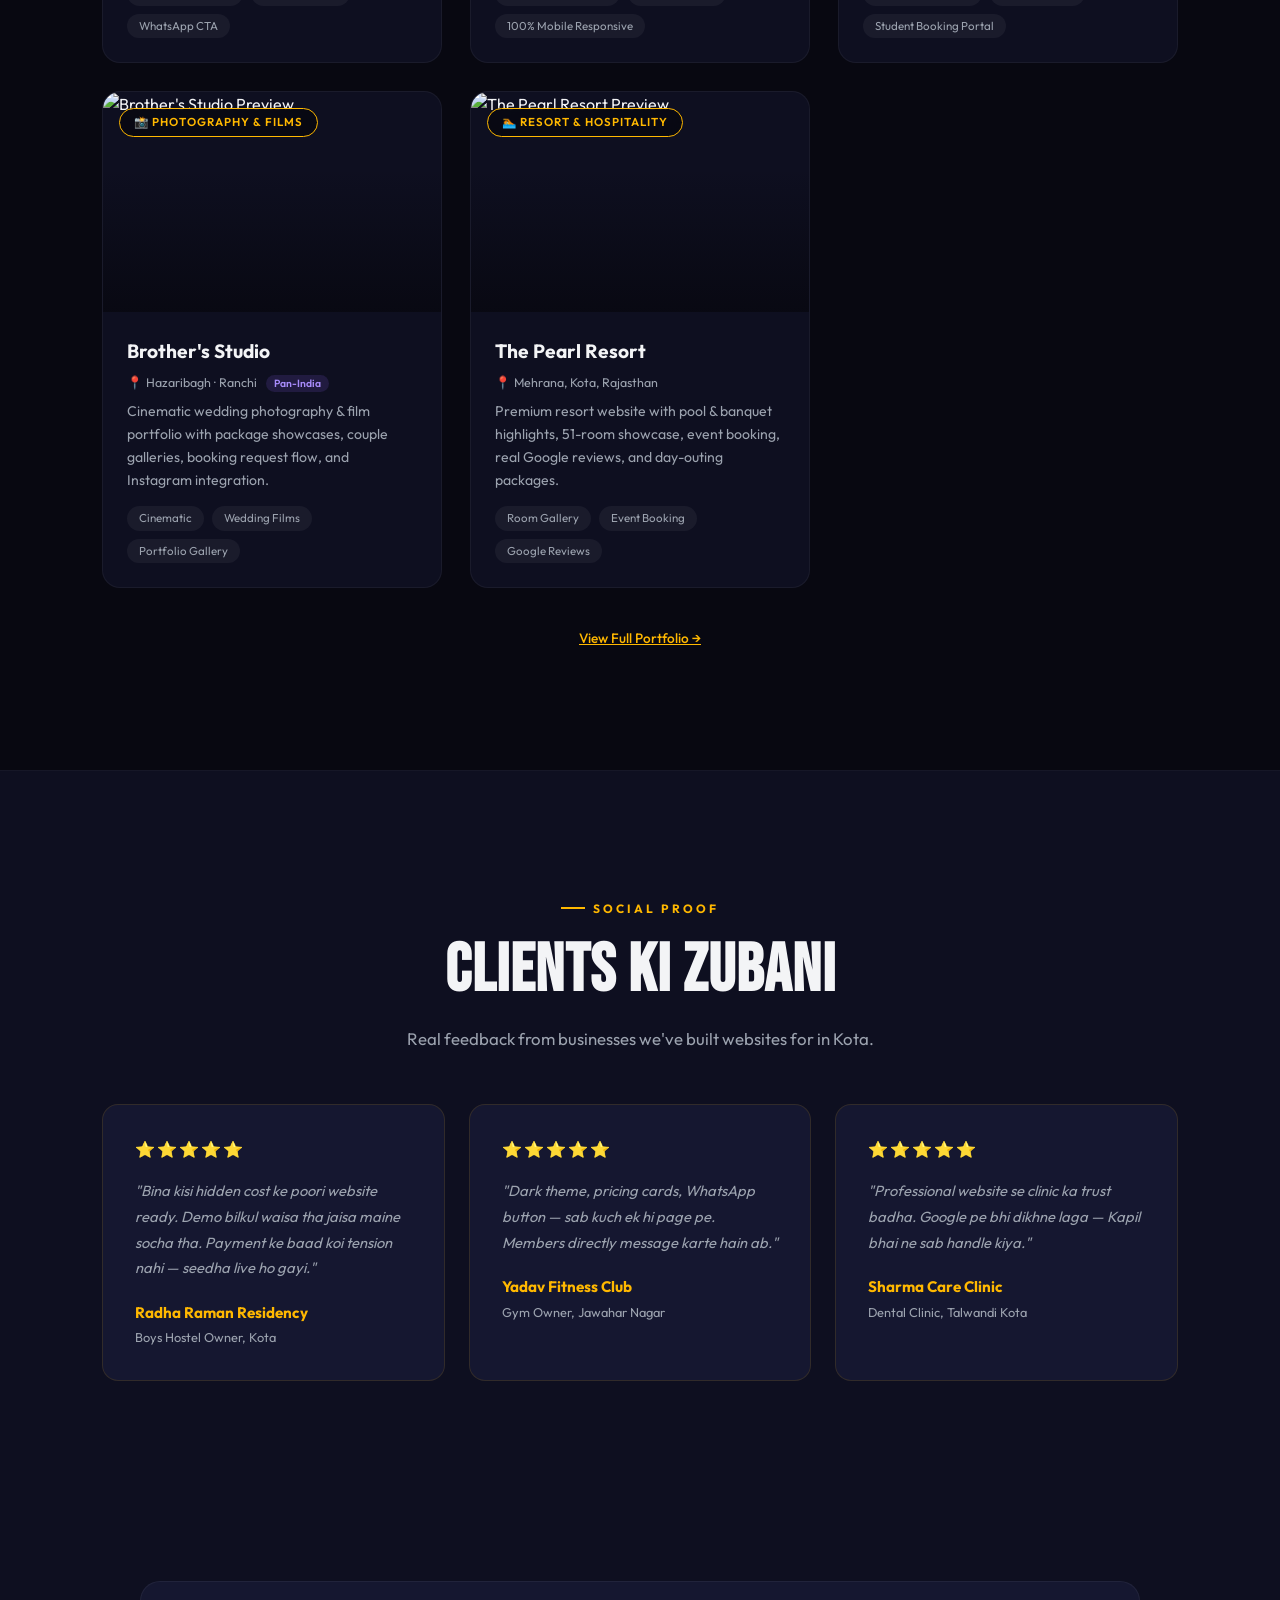
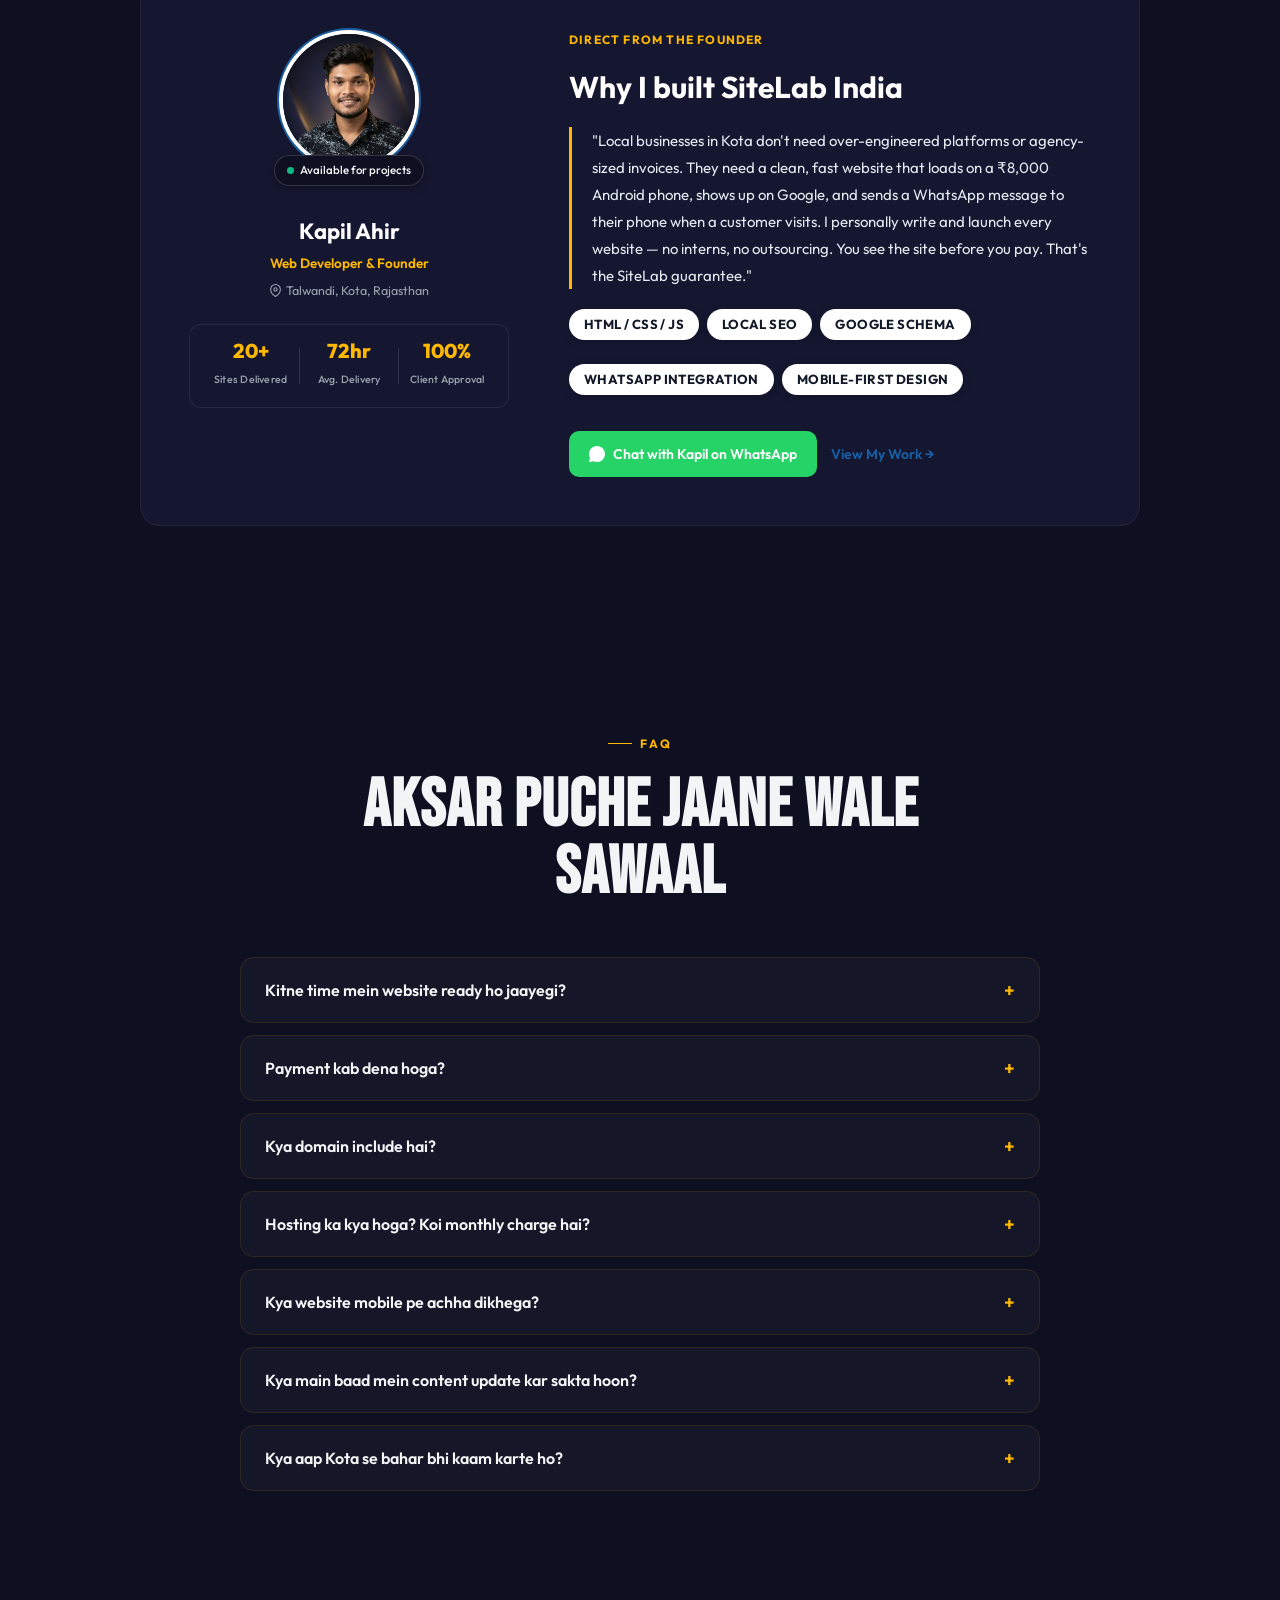
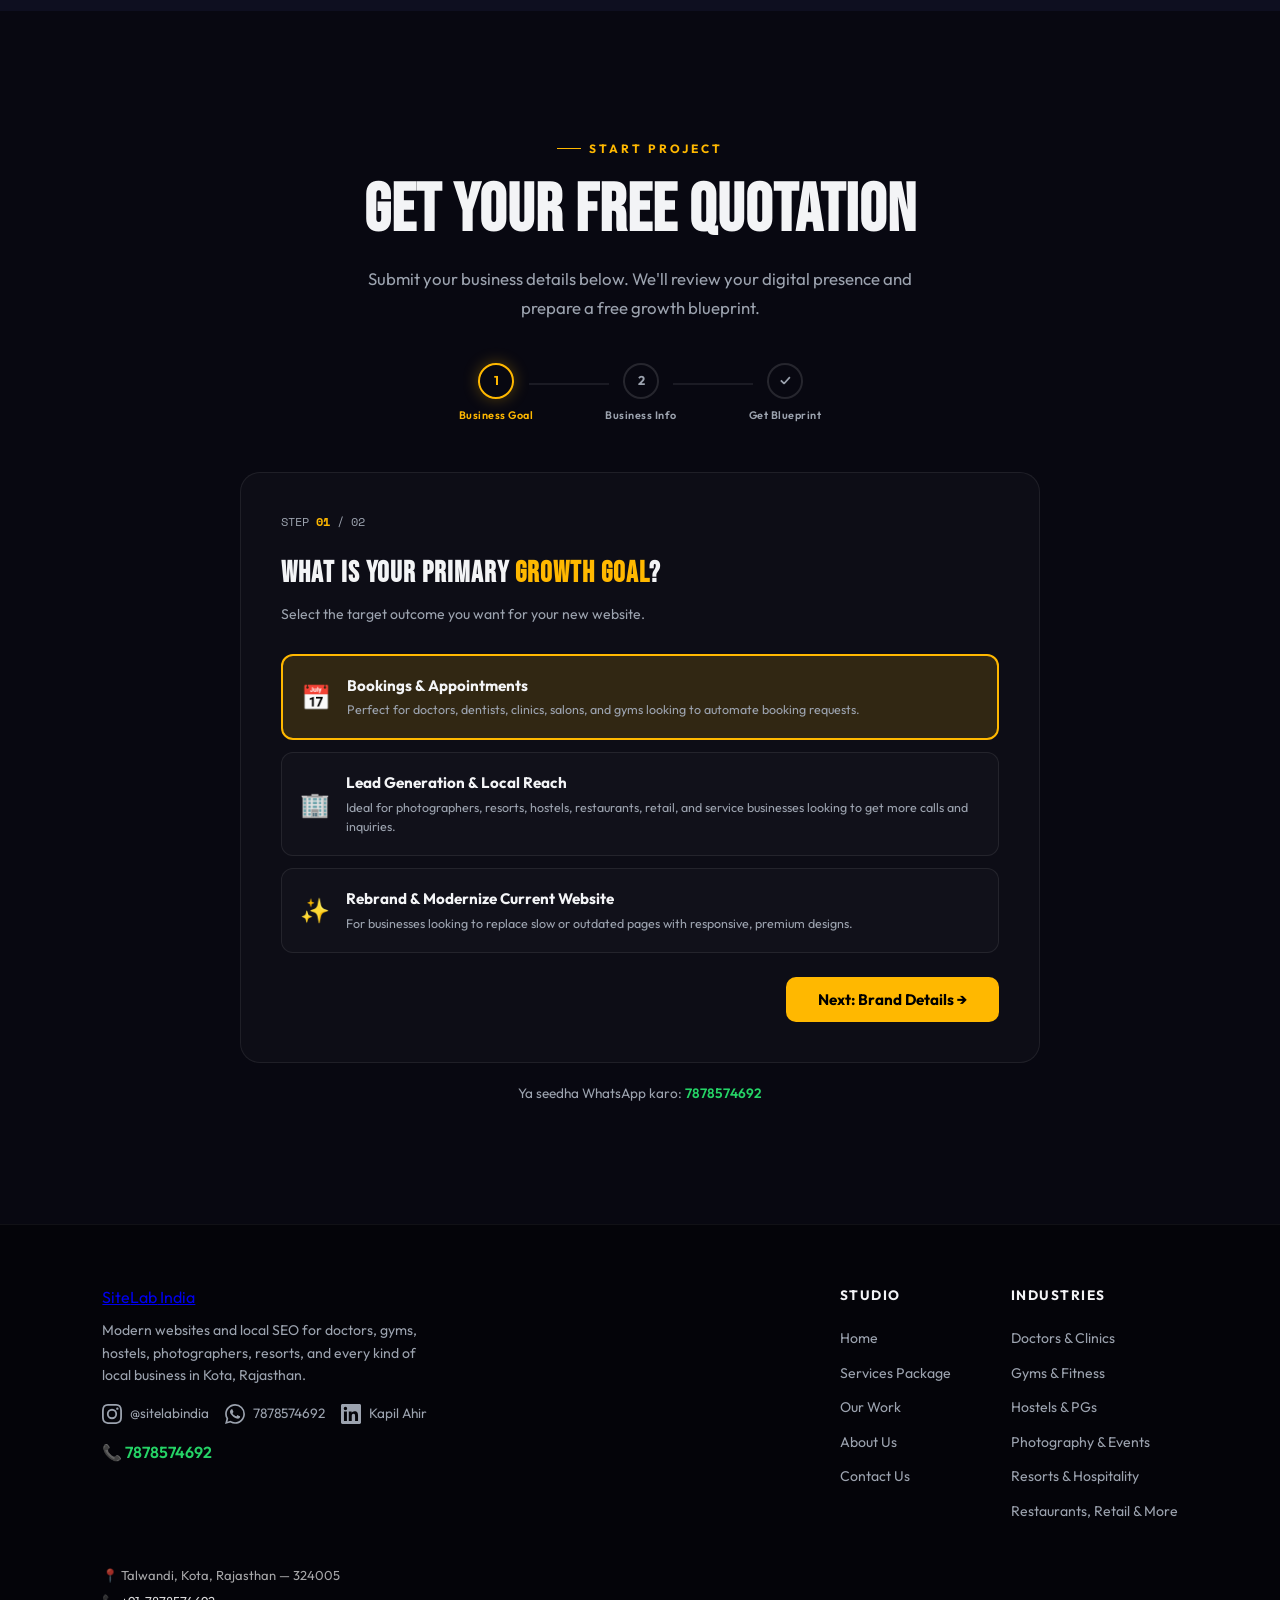
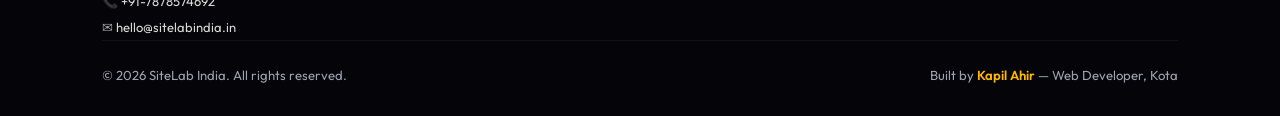
==== commit bd520e4d: "Fix badge contrast, founder headings, and scroll-reveal baseline visibility" ====
--- a/index.html
+++ b/index.html
@@ -239,7 +239,7 @@
     <div style="display: grid; grid-template-columns: repeat(auto-fit, minmax(280px, 1fr)); gap: 24px;">
       
       <!-- OUTCOME 1 -->
-      <div class="service-card reveal visible" style="opacity: 1; transform: translateY(0);">
+      <div class="service-card reveal visible">
         <div class="feature-icon-wrap">
           <svg width="22" height="22" viewBox="0 0 24 24" fill="none" stroke="currentColor" stroke-width="2" aria-hidden="true"><path d="M22 12h-4l-3 9L9 3l-3 9H2"/></svg>
         </div>
@@ -248,7 +248,7 @@
       </div>
 
       <!-- OUTCOME 2 -->
-      <div class="service-card reveal visible" style="opacity: 1; transform: translateY(0);">
+      <div class="service-card reveal visible">
         <div class="feature-icon-wrap">
           <svg width="22" height="22" viewBox="0 0 24 24" fill="none" stroke="currentColor" stroke-width="2" aria-hidden="true"><circle cx="11" cy="11" r="8"/><path d="M21 21l-4.35-4.35"/></svg>
         </div>
@@ -257,7 +257,7 @@
       </div>
 
       <!-- OUTCOME 3 -->
-      <div class="service-card reveal visible" style="opacity: 1; transform: translateY(0);">
+      <div class="service-card reveal visible">
         <div class="feature-icon-wrap">
           <svg width="22" height="22" viewBox="0 0 24 24" fill="none" stroke="currentColor" stroke-width="2" aria-hidden="true"><path d="M21 15a2 2 0 01-2 2H7l-4 4V5a2 2 0 012-2h14a2 2 0 012 2z"/></svg>
         </div>
@@ -277,7 +277,7 @@
 
     <div style="display: grid; grid-template-columns: repeat(auto-fit, minmax(280px, 1fr)); gap: 24px; max-width: 1200px; margin: 0 auto;">
       
-      <div class="service-card reveal visible" style="opacity: 1; transform: translateY(0);">
+      <div class="service-card reveal visible">
         <div class="feature-icon-wrap" style="background: rgba(255,184,0,0.1); display: flex; align-items: center; justify-content: center;">
           <span style="font-size: 1.5rem;">🔍</span>
         </div>
@@ -285,7 +285,7 @@
         <p>Kota mein koi bhi "clinic near me" ya "gym in Talwandi" search karta hai, Google unhi businesses ko dikhata hai jinki website hai.</p>
       </div>
 
-      <div class="service-card reveal visible" style="opacity: 1; transform: translateY(0);">
+      <div class="service-card reveal visible">
         <div class="feature-icon-wrap" style="background: rgba(255,184,0,0.1); display: flex; align-items: center; justify-content: center;">
           <span style="font-size: 1.5rem;">🎓</span>
         </div>
@@ -293,7 +293,7 @@
         <p>Har saal hazaaron naye students/families Kota aate hain jinke paas koi word-of-mouth reference nahi hota — woh seedha Google pe search karte hain.</p>
       </div>
 
-      <div class="service-card reveal visible" style="opacity: 1; transform: translateY(0);">
+      <div class="service-card reveal visible">
         <div class="feature-icon-wrap" style="background: rgba(255,184,0,0.1); display: flex; align-items: center; justify-content: center;">
           <span style="font-size: 1.5rem;">🤝</span>
         </div>
@@ -301,7 +301,7 @@
         <p>Sirf social media page hone se log confused rehte hain business real hai ya nahi. Website turant professional feel deti hai.</p>
       </div>
 
-      <div class="service-card reveal visible" style="opacity: 1; transform: translateY(0);">
+      <div class="service-card reveal visible">
         <div class="feature-icon-wrap" style="background: rgba(255,184,0,0.1); display: flex; align-items: center; justify-content: center;">
           <span style="font-size: 1.5rem;">📱</span>
         </div>
@@ -309,7 +309,7 @@
         <p>Social media algorithm ya downtime se reach control hoti hai. Website 100% aapki hai, hamesha available.</p>
       </div>
 
-      <div class="service-card reveal visible" style="opacity: 1; transform: translateY(0);">
+      <div class="service-card reveal visible">
         <div class="feature-icon-wrap" style="background: rgba(255,184,0,0.1); display: flex; align-items: center; justify-content: center;">
           <span style="font-size: 1.5rem;">💬</span>
         </div>
@@ -331,42 +331,42 @@
 
       <div class="pricing-card">
         <div class="pricing-card-inner">
-          <div class="plan-badge plan-badge--basic">🌐 Single Page Website</div>
+          <div class="badge-pill">🌐 Single Page Website</div>
           <div class="plan-tagline" style="margin-top:16px;">Ek professional single-page website jo turant online le aaye. WhatsApp integration, mobile-responsive, Google pe visible.</div>
         </div>
       </div>
 
       <div class="pricing-card">
         <div class="pricing-card-inner">
-          <div class="plan-badge plan-badge--popular">📄 Multi-Page Website</div>
+          <div class="badge-pill">📄 Multi-Page Website</div>
           <div class="plan-tagline" style="margin-top:16px;">Bade business ke liye — Home, About, Services, Gallery, Contact — sab alag pages ke saath poora digital presence.</div>
         </div>
       </div>
 
       <div class="pricing-card">
         <div class="pricing-card-inner">
-          <div class="plan-badge plan-badge--premium">🌍 Custom Domain + Business Email</div>
+          <div class="badge-pill">🌍 Custom Domain + Business Email</div>
           <div class="plan-tagline" style="margin-top:16px;">Apna khud ka domain (yourbusiness.in) aur professional email — apni pehchaan, apna brand.</div>
         </div>
       </div>
 
       <div class="pricing-card">
         <div class="pricing-card-inner">
-          <div class="plan-badge plan-badge--basic">🔍 Local SEO &amp; Google Business Setup</div>
+          <div class="badge-pill">🔍 Local SEO &amp; Google Business Setup</div>
           <div class="plan-tagline" style="margin-top:16px;">Google Maps, Google Business Profile, aur local SEO — taaki Kota mein customers aapko dhoondh saken.</div>
         </div>
       </div>
 
       <div class="pricing-card">
         <div class="pricing-card-inner">
-          <div class="plan-badge plan-badge--popular">🔧 Monthly Care &amp; Maintenance</div>
+          <div class="badge-pill">🔧 Monthly Care &amp; Maintenance</div>
           <div class="plan-tagline" style="margin-top:16px;">Ongoing updates aur technical support, chhoti monthly fee mein — poora control aapke paas.</div>
         </div>
       </div>
 
       <div class="pricing-card">
         <div class="pricing-card-inner">
-          <div class="plan-badge plan-badge--premium">📈 SEO Growth Plan</div>
+          <div class="badge-pill">📈 SEO Growth Plan</div>
           <div class="plan-tagline" style="margin-top:16px;">Already website hai? Sirf SEO aur Google ranking pe kaam karte hain — monthly optimization.</div>
         </div>
       </div>
@@ -403,7 +403,7 @@
 
     <div class="demos-grid">
       <!-- DENTAL CLINIC -->
-      <a href="https://mr-yadav00.github.io/Sharma-care-clinic/" target="_blank" class="demo-card reveal visible" style="opacity: 1; transform: translateY(0);">
+      <a href="https://mr-yadav00.github.io/Sharma-care-clinic/" target="_blank" class="demo-card reveal visible">
         <div class="demo-preview">
           <img src="https://images.unsplash.com/photo-1629909613654-28e377c37b09?w=600&q=80" alt="Sharma Care Clinic Preview">
           <div class="demo-overlay"></div>
@@ -422,7 +422,7 @@
       </a>
 
       <!-- GYM -->
-      <a href="https://mr-yadav00.github.io/YadavFitnessClub/" target="_blank" class="demo-card reveal visible" style="opacity: 1; transform: translateY(0);">
+      <a href="https://mr-yadav00.github.io/YadavFitnessClub/" target="_blank" class="demo-card reveal visible">
         <div class="demo-preview">
           <img src="https://images.unsplash.com/photo-1534438327276-14e5300c3a48?w=600&q=80" alt="Yadav Fitness Club Preview">
           <div class="demo-overlay"></div>
@@ -441,7 +441,7 @@
       </a>
 
       <!-- HOSTEL -->
-      <a href="https://mr-yadav00.github.io/Radha-Raman-Residency/" target="_blank" class="demo-card reveal visible" style="opacity: 1; transform: translateY(0);">
+      <a href="https://radharamanresidency.in/" target="_blank" class="demo-card reveal visible">
         <div class="demo-preview">
           <img src="https://images.unsplash.com/photo-1555854877-bab0e564b8d5?w=600&q=80" alt="Radha Raman PG Preview">
           <div class="demo-overlay"></div>
@@ -460,7 +460,7 @@
       </a>
 
       <!-- PHOTOGRAPHY STUDIO -->
-      <a href="https://mr-yadav00.github.io/Brothers-studio/" target="_blank" class="demo-card reveal visible" style="opacity: 1; transform: translateY(0);">
+      <a href="https://mr-yadav00.github.io/Brothers-studio/" target="_blank" class="demo-card reveal visible">
         <div class="demo-preview">
           <img src="https://images.unsplash.com/photo-1606216794074-735e91aa2c92?w=600&q=80" alt="Brother's Studio Preview">
           <div class="demo-overlay"></div>
@@ -479,7 +479,7 @@
       </a>
 
       <!-- RESORT & HOSPITALITY -->
-      <a href="https://mr-yadav00.github.io/The-Pearl-Resort/" target="_blank" class="demo-card reveal visible" style="opacity: 1; transform: translateY(0);">
+      <a href="https://mr-yadav00.github.io/The-Pearl-Resort/" target="_blank" class="demo-card reveal visible">
         <div class="demo-preview">
           <img src="https://images.unsplash.com/photo-1566073771259-6a8506099945?w=600&q=80" alt="The Pearl Resort Preview">
           <div class="demo-overlay"></div>
@@ -593,11 +593,11 @@
         </blockquote>
 
         <div class="founder-skills">
-          <span class="skill-tag">HTML / CSS / JS</span>
-          <span class="skill-tag">Local SEO</span>
-          <span class="skill-tag">Google Schema</span>
-          <span class="skill-tag">WhatsApp Integration</span>
-          <span class="skill-tag">Mobile-First Design</span>
+          <span class="badge-pill">HTML / CSS / JS</span>
+          <span class="badge-pill">Local SEO</span>
+          <span class="badge-pill">Google Schema</span>
+          <span class="badge-pill">WhatsApp Integration</span>
+          <span class="badge-pill">Mobile-First Design</span>
         </div>
 
         <div class="founder-actions">
--- a/style.css
+++ b/style.css
@@ -189,10 +189,10 @@
   color: var(--muted); font-size: 1.05rem; line-height: 1.7; max-width: 550px;
 }
 .reveal {
-  opacity: 0; transform: translateY(30px); transition: opacity 0.6s ease, transform 0.6s ease;
+  opacity: 1; transform: none; transition: opacity 0.6s ease, transform 0.6s ease;
 }
 .reveal.visible {
-  opacity: 1; transform: translateY(0);
+  opacity: 1; transform: none;
 }
 
 /* BUTTONS */
@@ -457,19 +457,19 @@
   display: flex;
   align-items: center;
   gap: 6px;
-  background: var(--bg3);
-  border: 1px solid rgba(255,255,255,0.05);
+  background: var(--bg2);
+  border: 1px solid rgba(255,255,255,0.15);
   border-radius: 999px;
   padding: 5px 12px;
   font-size: 11.5px;
-  color: #374151;
+  color: #F3F4F6 !important;
   font-weight: 500;
   position: absolute;
   bottom: -8px;
   left: 50%;
   transform: translateX(-50%);
   white-space: nowrap;
-  box-shadow: 0 2px 8px rgba(0,0,0,0.06);
+  box-shadow: 0 2px 8px rgba(0,0,0,0.3);
 }
 
 .badge-dot {
@@ -494,13 +494,13 @@
 .founder-name {
   font-size: 22px;
   font-weight: 700;
-  color: #0f1923;
+  color: #FFFFFF !important;
   margin-bottom: 4px;
 }
 
 .founder-title {
   font-size: 13.5px;
-  color: #185FA5;
+  color: var(--gold) !important;
   font-weight: 600;
   margin-bottom: 6px;
 }
@@ -511,7 +511,7 @@
   justify-content: center;
   gap: 4px;
   font-size: 12.5px;
-  color: #6b7280;
+  color: #9CA3AF !important;
 }
 
 /* Stats row */
@@ -520,7 +520,7 @@
   align-items: center;
   gap: 0;
   background: var(--bg3);
-  border: 1px solid rgba(255,255,255,0.05);
+  border: 1px solid rgba(255,255,255,0.08);
   border-radius: 12px;
   padding: 16px 12px;
   width: 100%;
@@ -535,14 +535,14 @@
   display: block;
   font-size: 20px;
   font-weight: 800;
-  color: #0f1923;
+  color: var(--gold) !important;
   line-height: 1;
   margin-bottom: 4px;
 }
 
 .stat-label {
   font-size: 10.5px;
-  color: #6b7280;
+  color: #9CA3AF !important;
   font-weight: 500;
   letter-spacing: 0.02em;
 }
@@ -550,7 +550,7 @@
 .stat-divider {
   width: 1px;
   height: 36px;
-  background: #e5e7eb;
+  background: rgba(255, 255, 255, 0.12);
   flex-shrink: 0;
 }
 
@@ -562,25 +562,26 @@
 }
 
 .founder-eyebrow {
-  font-size: 11.5px;
-  font-weight: 600;
+  font-size: 12px;
+  font-weight: 700;
   letter-spacing: 0.1em;
   text-transform: uppercase;
-  color: #185FA5;
+  color: var(--gold) !important;
 }
 
 .founder-heading {
+  font-family: 'Outfit', sans-serif;
   font-size: clamp(22px, 3vw, 30px);
   font-weight: 700;
-  color: #0f1923;
+  color: #FFFFFF !important;
   line-height: 1.25;
 }
 
 .founder-quote {
   font-size: 15px;
   line-height: 1.8;
-  color: #374151;
-  border-left: 3px solid #185FA5;
+  color: #E2E8F0 !important;
+  border-left: 3px solid var(--gold);
   padding-left: 20px;
   margin: 0;
   font-style: normal;
@@ -595,12 +596,13 @@
 
 .skill-tag {
   font-size: 12px;
-  font-weight: 500;
-  padding: 5px 12px;
+  font-weight: 700;
+  padding: 6px 14px;
   border-radius: 999px;
-  background: #EFF6FF;
-  color: #185FA5;
-  border: 1px solid #BFDBFE;
+  background: #FFFFFF !important;
+  color: #111827 !important;
+  border: 1px solid rgba(255, 255, 255, 0.95);
+  box-shadow: 0 2px 6px rgba(0, 0, 0, 0.2);
 }
 
 /* Actions */
@@ -773,21 +775,36 @@
   text-align: center;
 }
 
-/* Plan badge */
-.plan-badge {
-  display: inline-block;
-  font-size: 12px;
-  font-weight: 600;
-  letter-spacing: 0.08em;
+/* Consolidated Badge / Pill Component */
+.badge-pill,
+.plan-badge,
+.pricing-badge,
+.skill-tag {
+  display: inline-flex;
+  align-items: center;
+  gap: 6px;
+  background: #FFFFFF !important;
+  color: #111827 !important;
+  font-family: 'Outfit', sans-serif;
+  font-size: 0.82rem;
+  font-weight: 700;
+  letter-spacing: 0.03em;
+  padding: 6px 14px;
+  border-radius: 999px;
+  border: 1px solid rgba(255, 255, 255, 0.95);
+  box-shadow: 0 2px 8px rgba(0, 0, 0, 0.18);
+  width: fit-content;
+  line-height: 1.3;
+  margin-bottom: 16px;
   text-transform: uppercase;
-  padding: 4px 10px;
-  border-radius: 6px;
-  margin-bottom: 20px;
-  width: fit-content;
-}
-.plan-badge--basic   { background: #f3f4f6; color: #374151; }
-.plan-badge--popular { background: #EFF6FF; color: #185FA5; }
-.plan-badge--premium { background: #FFF7ED; color: #92400E; }
+  text-decoration: none;
+}
+.plan-badge--basic,
+.plan-badge--popular,
+.plan-badge--premium {
+  background: #FFFFFF !important;
+  color: #111827 !important;
+}
 
 /* Price display */
 .plan-price {
@@ -1272,33 +1289,31 @@
   }
 }
 
-/* --- FIX VISIBILITY BUGS ON SUBPAGES --- */
-.pricing-card, .founder-card {
+/* --- CLEAN SUBPAGE & CARD STYLES --- */
+.pricing-card {
   color: var(--white);
-  --white: #ffffff;
-  --muted: #a3a3a3;
   background: var(--bg3);
-}
-.pricing-card h3, .pricing-card p, .pricing-card div, .pricing-card span, .pricing-card li,
-.founder-card h3, .founder-card p, .founder-card div, .founder-card span, .founder-card li {
-  color: inherit;
-}
+  border: 1px solid rgba(255, 255, 255, 0.05);
+}
+
+.pricing-card h3 {
+  color: #FFFFFF;
+}
+
+.pricing-tagline,
+.plan-tagline {
+  color: #D1D5DB !important;
+  font-size: 0.92rem;
+  line-height: 1.65;
+}
+
 .pricing-card .pricing-price {
   font-size: 2.2rem;
   font-weight: 800;
   color: var(--white);
   margin: 10px 0;
 }
-.pricing-card .pricing-badge {
-  background: rgba(124, 58, 237, 0.15);
-  color: var(--violet);
-  padding: 4px 10px;
-  border-radius: 6px;
-  font-weight: 600;
-  display: inline-block;
-  margin-bottom: 12px;
-  font-size: 0.85rem;
-}
+
 .pricing-card .pricing-cta {
   background: var(--violet);
   color: #fff;
@@ -1313,8 +1328,19 @@
 .pricing-card .pricing-cta:hover {
   background: #5B21B6;
 }
+
+.founder-card {
+  background: var(--bg3);
+  color: var(--white);
+}
+
+.founder-card h2,
+.founder-card h3 {
+  color: #FFFFFF !important;
+}
+
 .founder-card .founder-bio {
-  color: var(--muted);
+  color: #D1D5DB !important;
   font-size: 0.95rem;
   line-height: 1.7;
   margin-bottom: 12px;
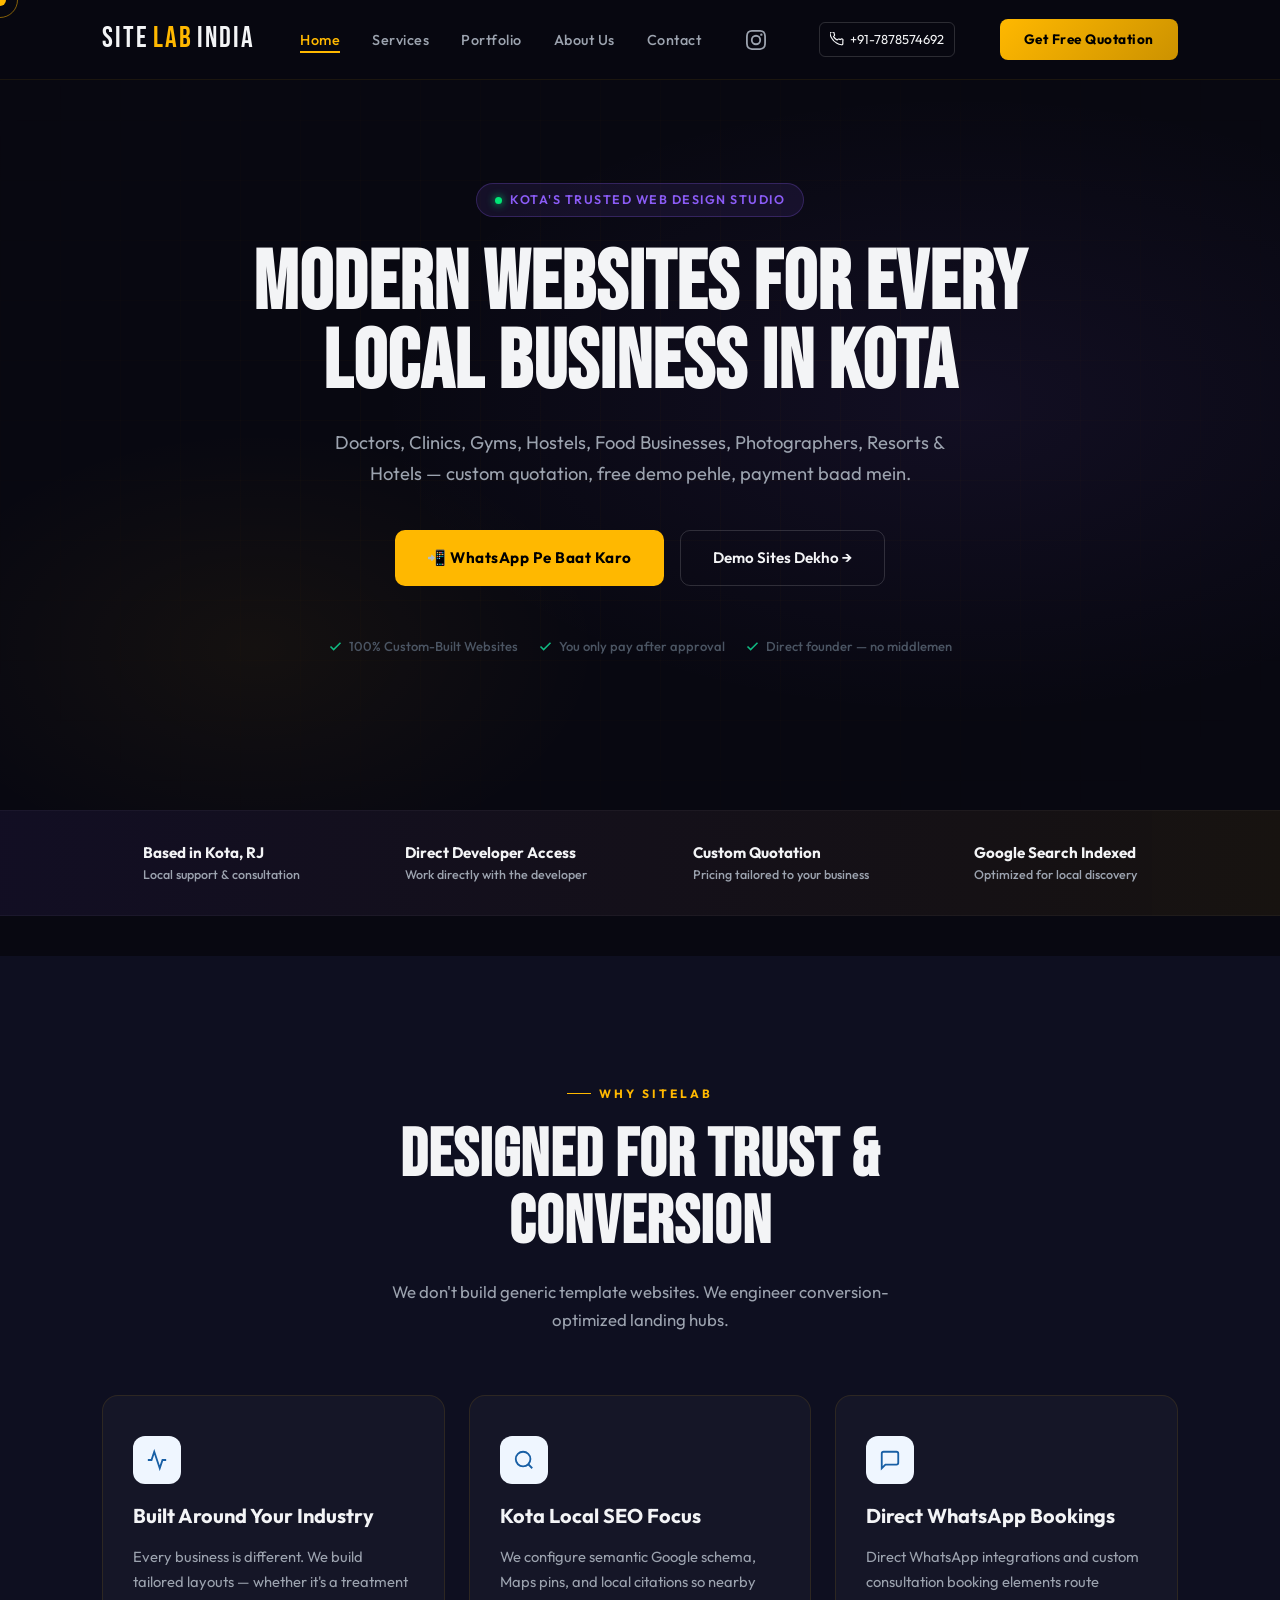
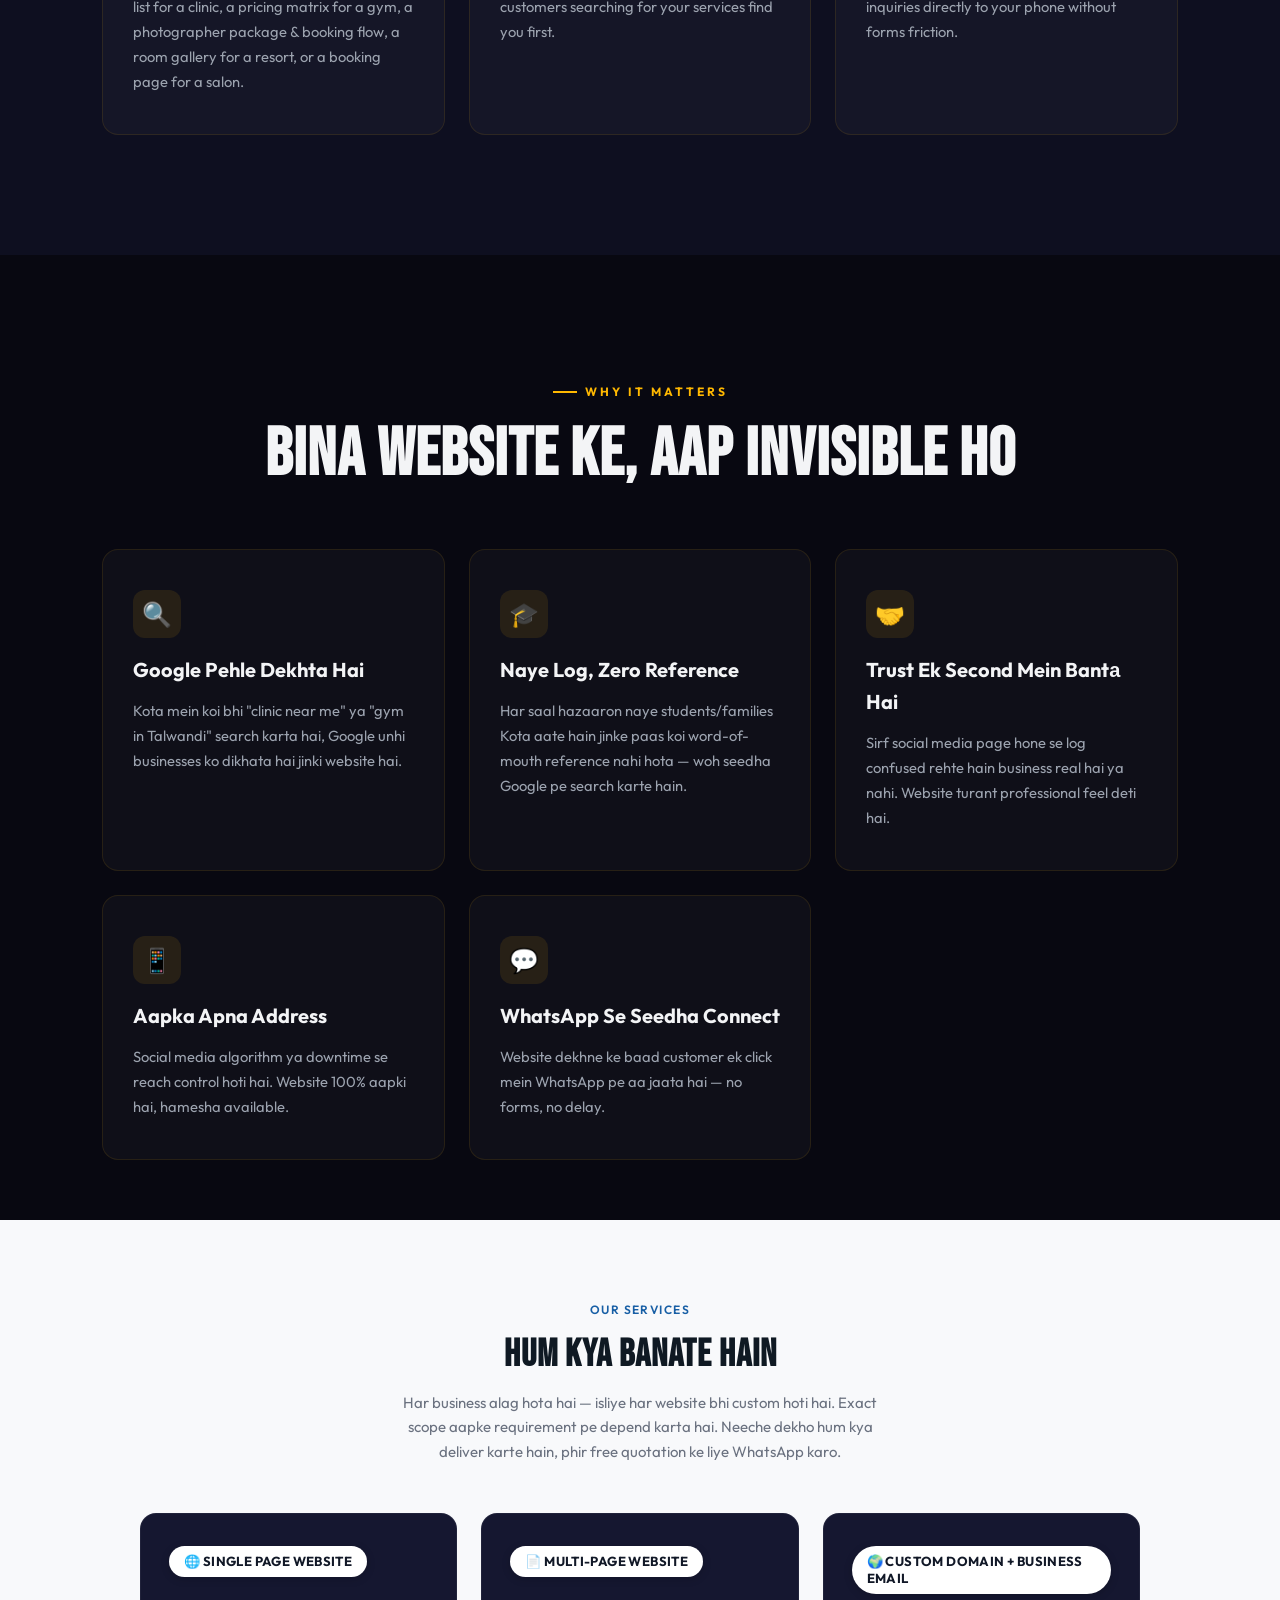
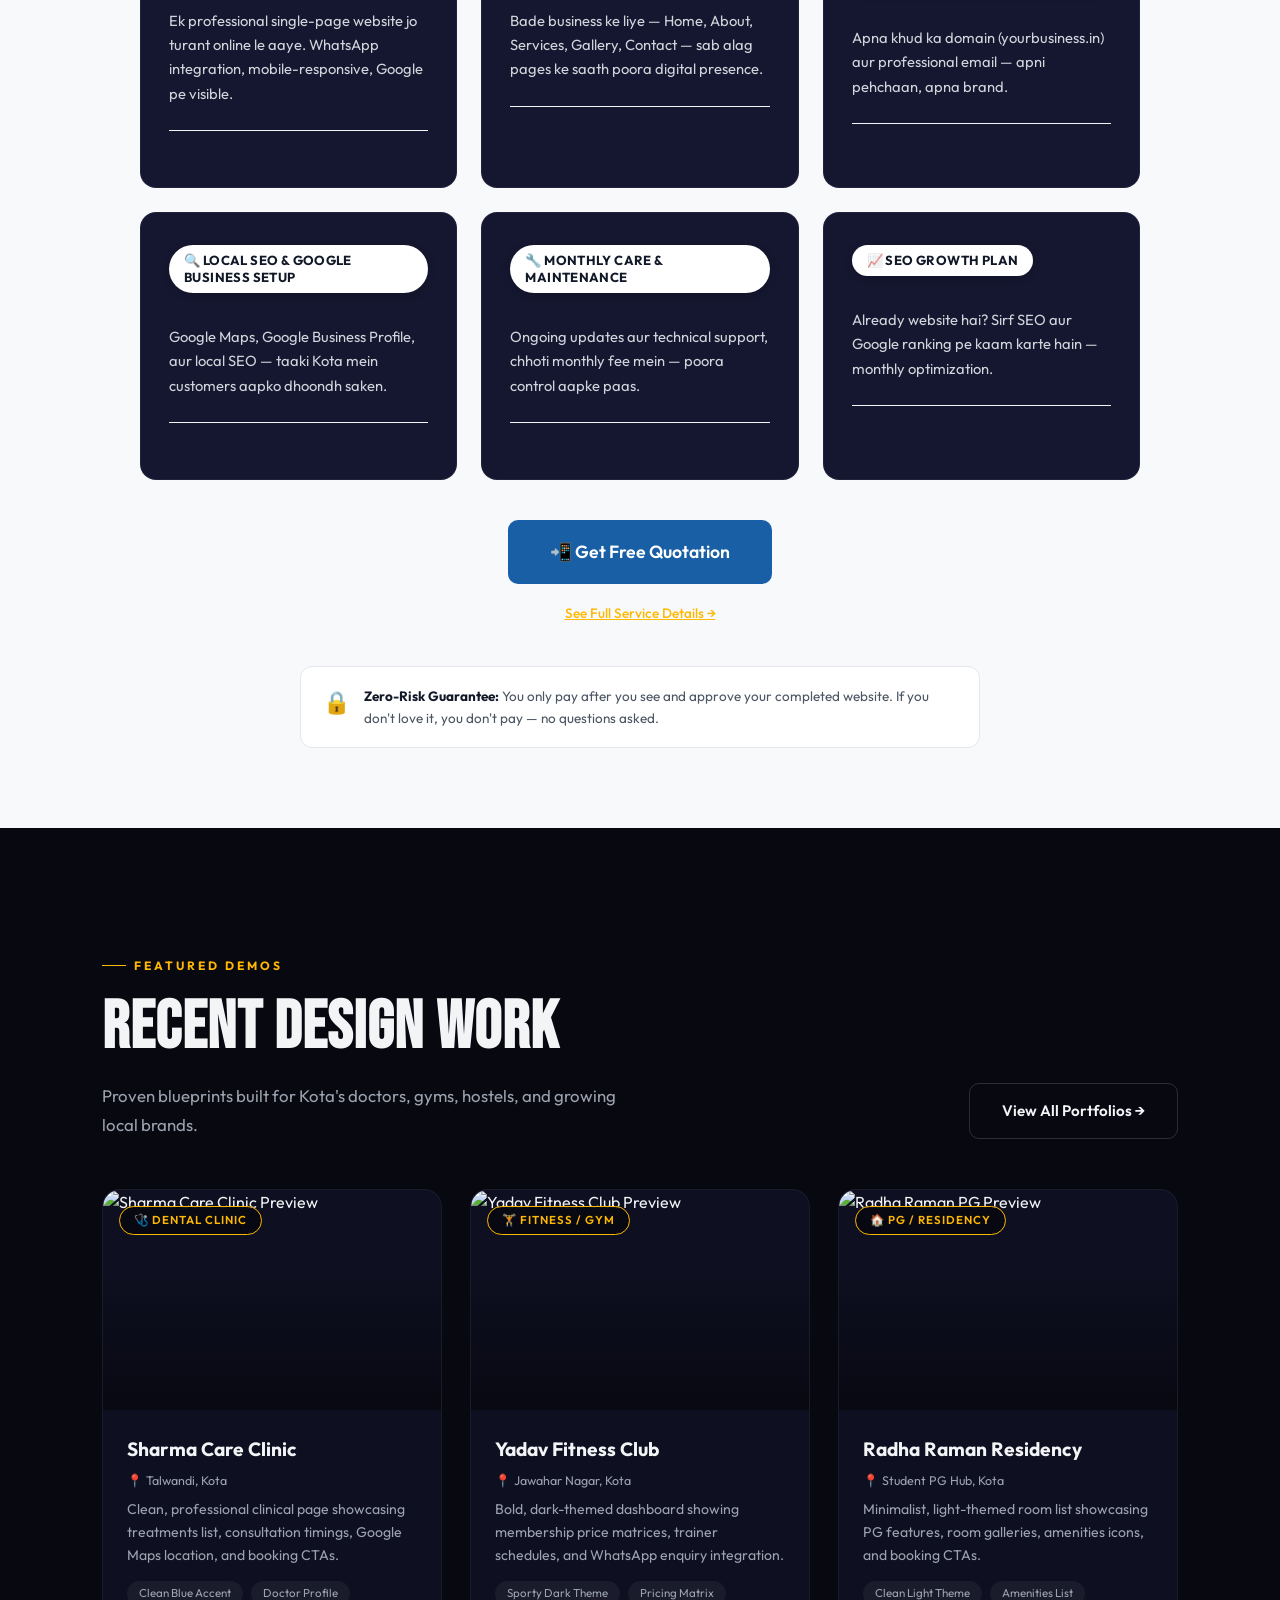
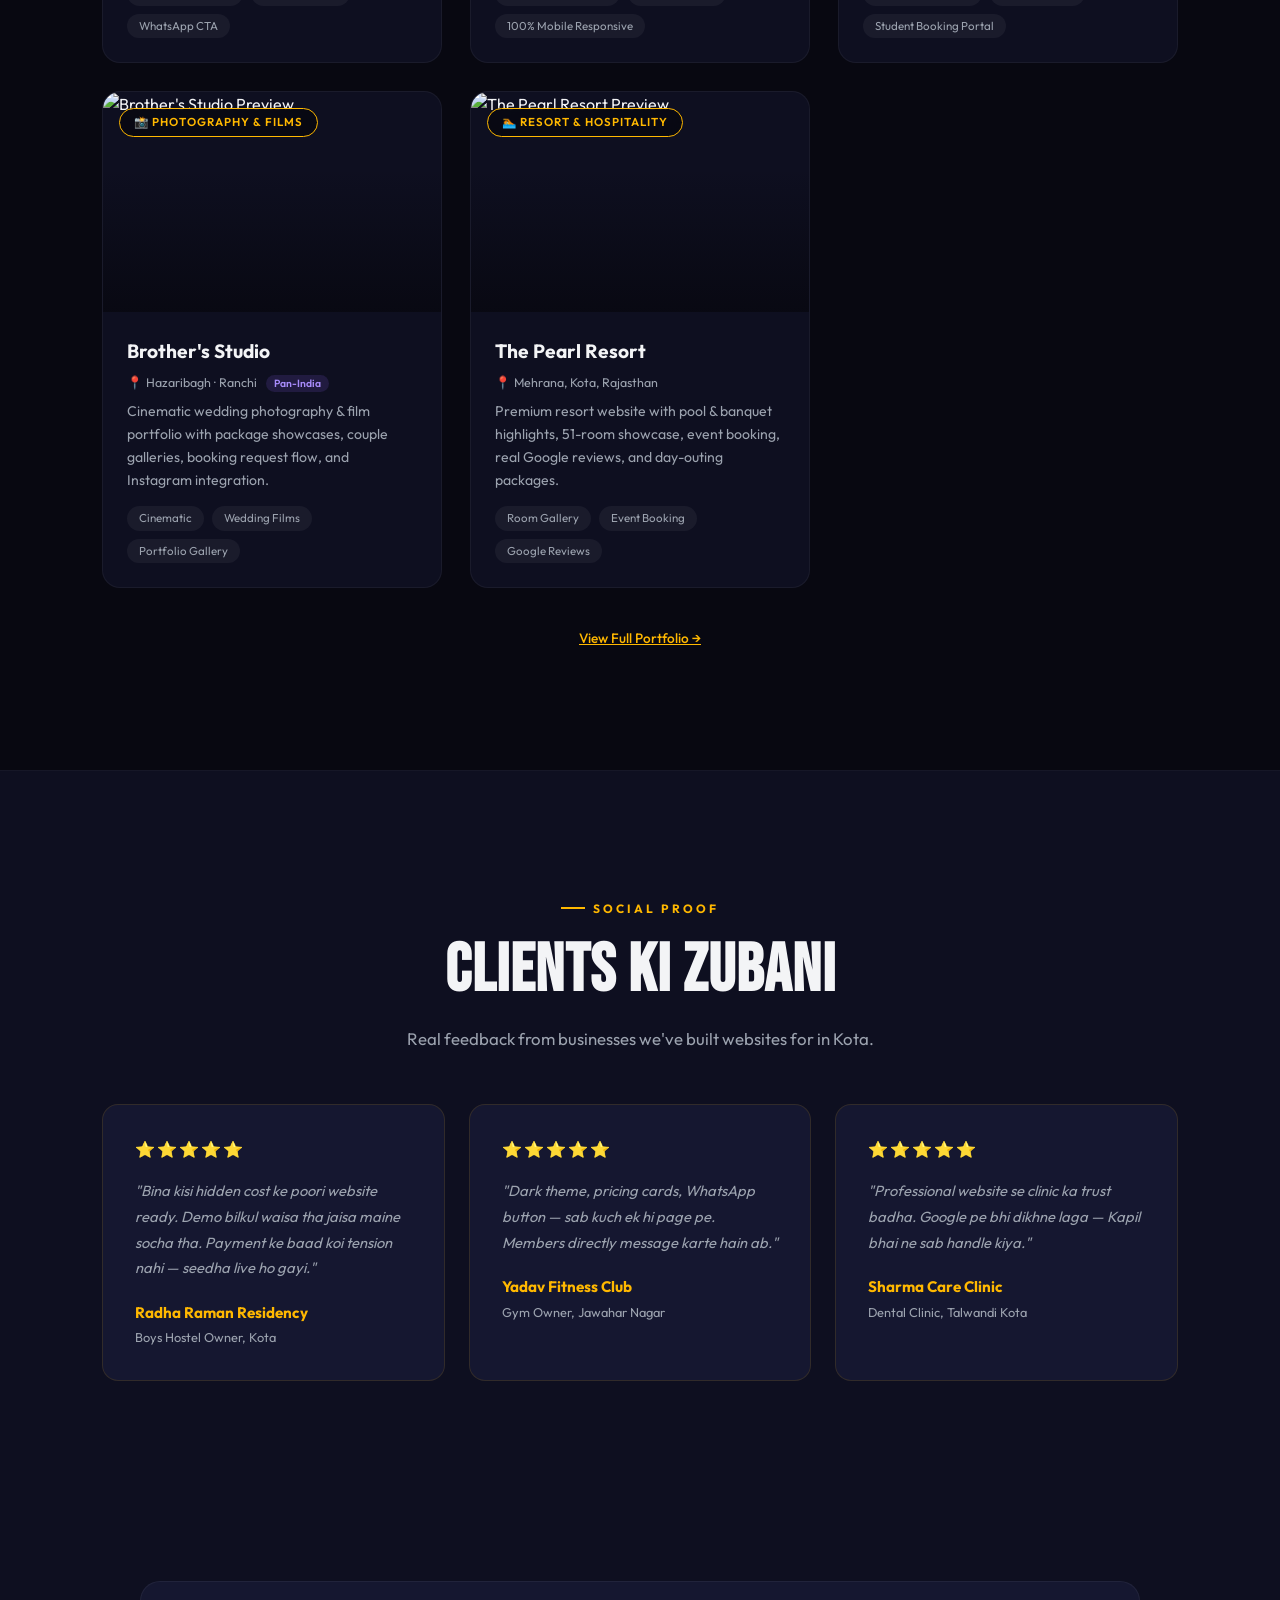
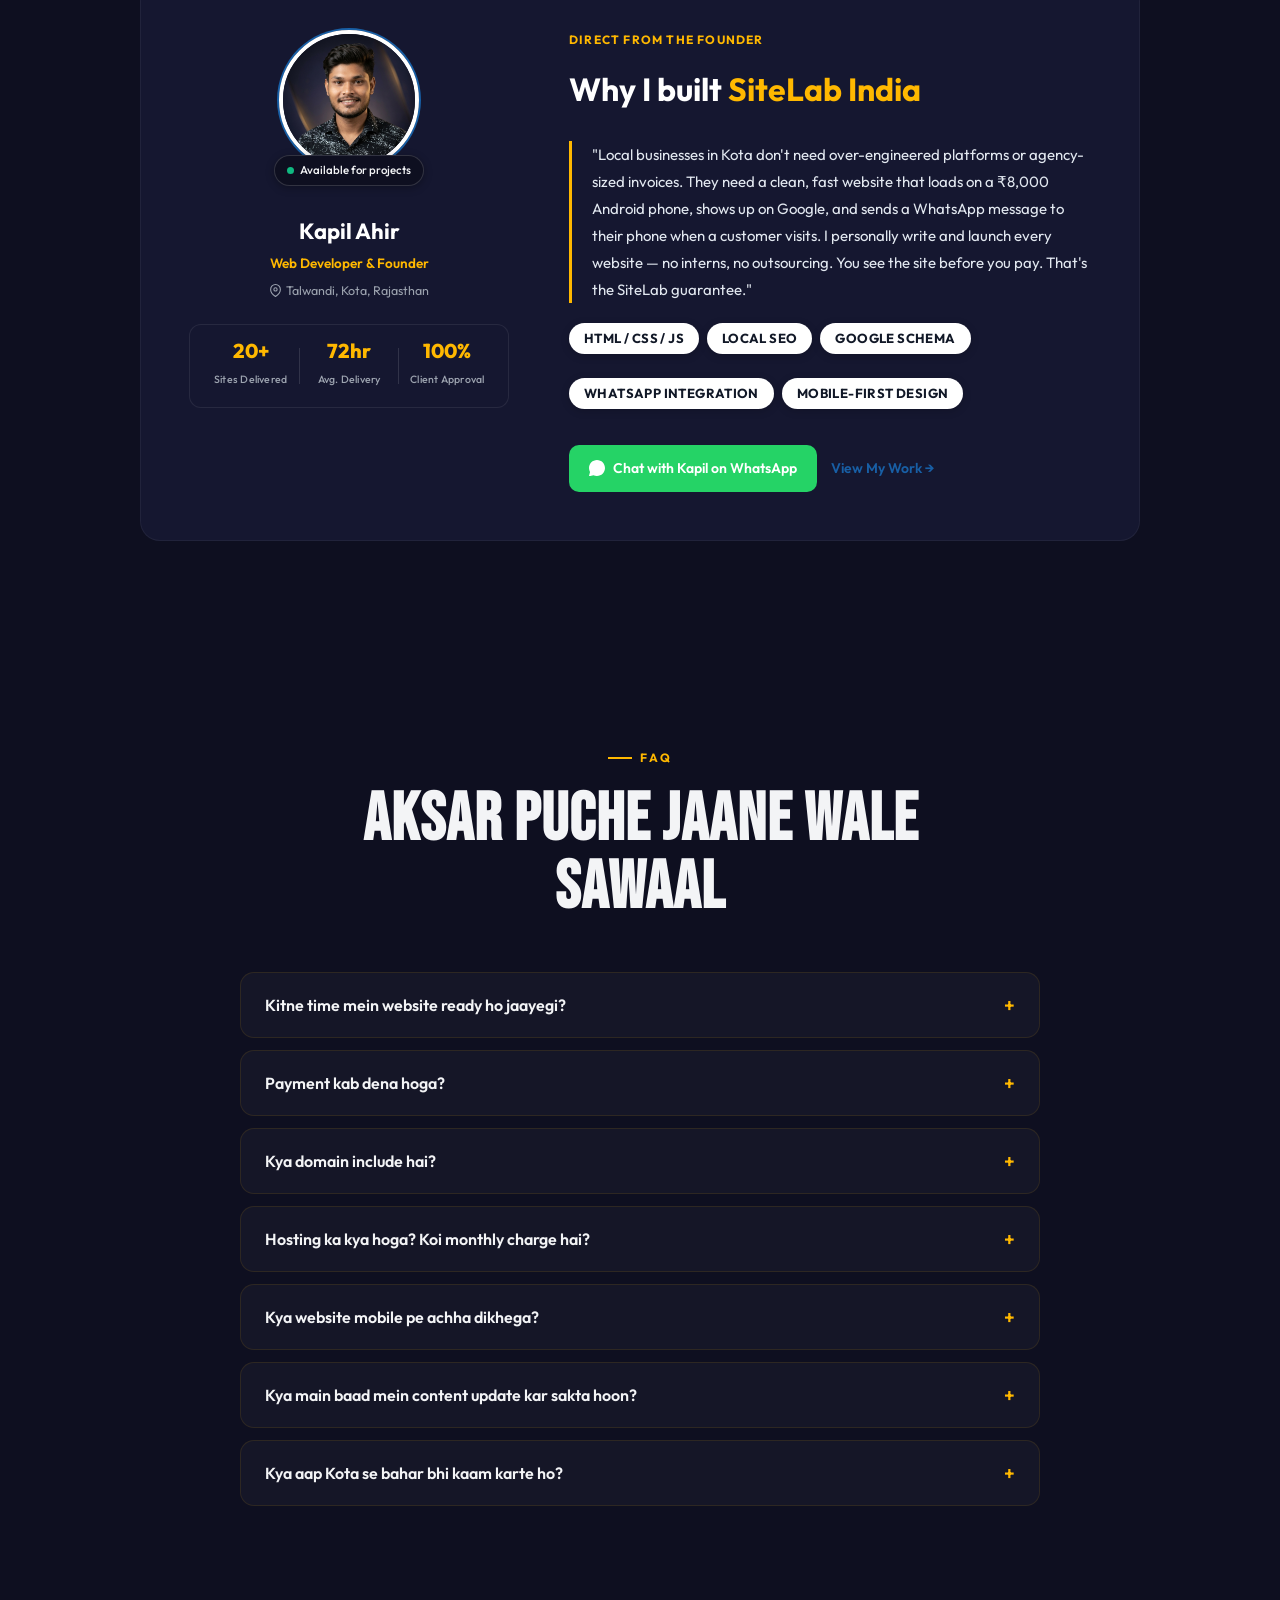
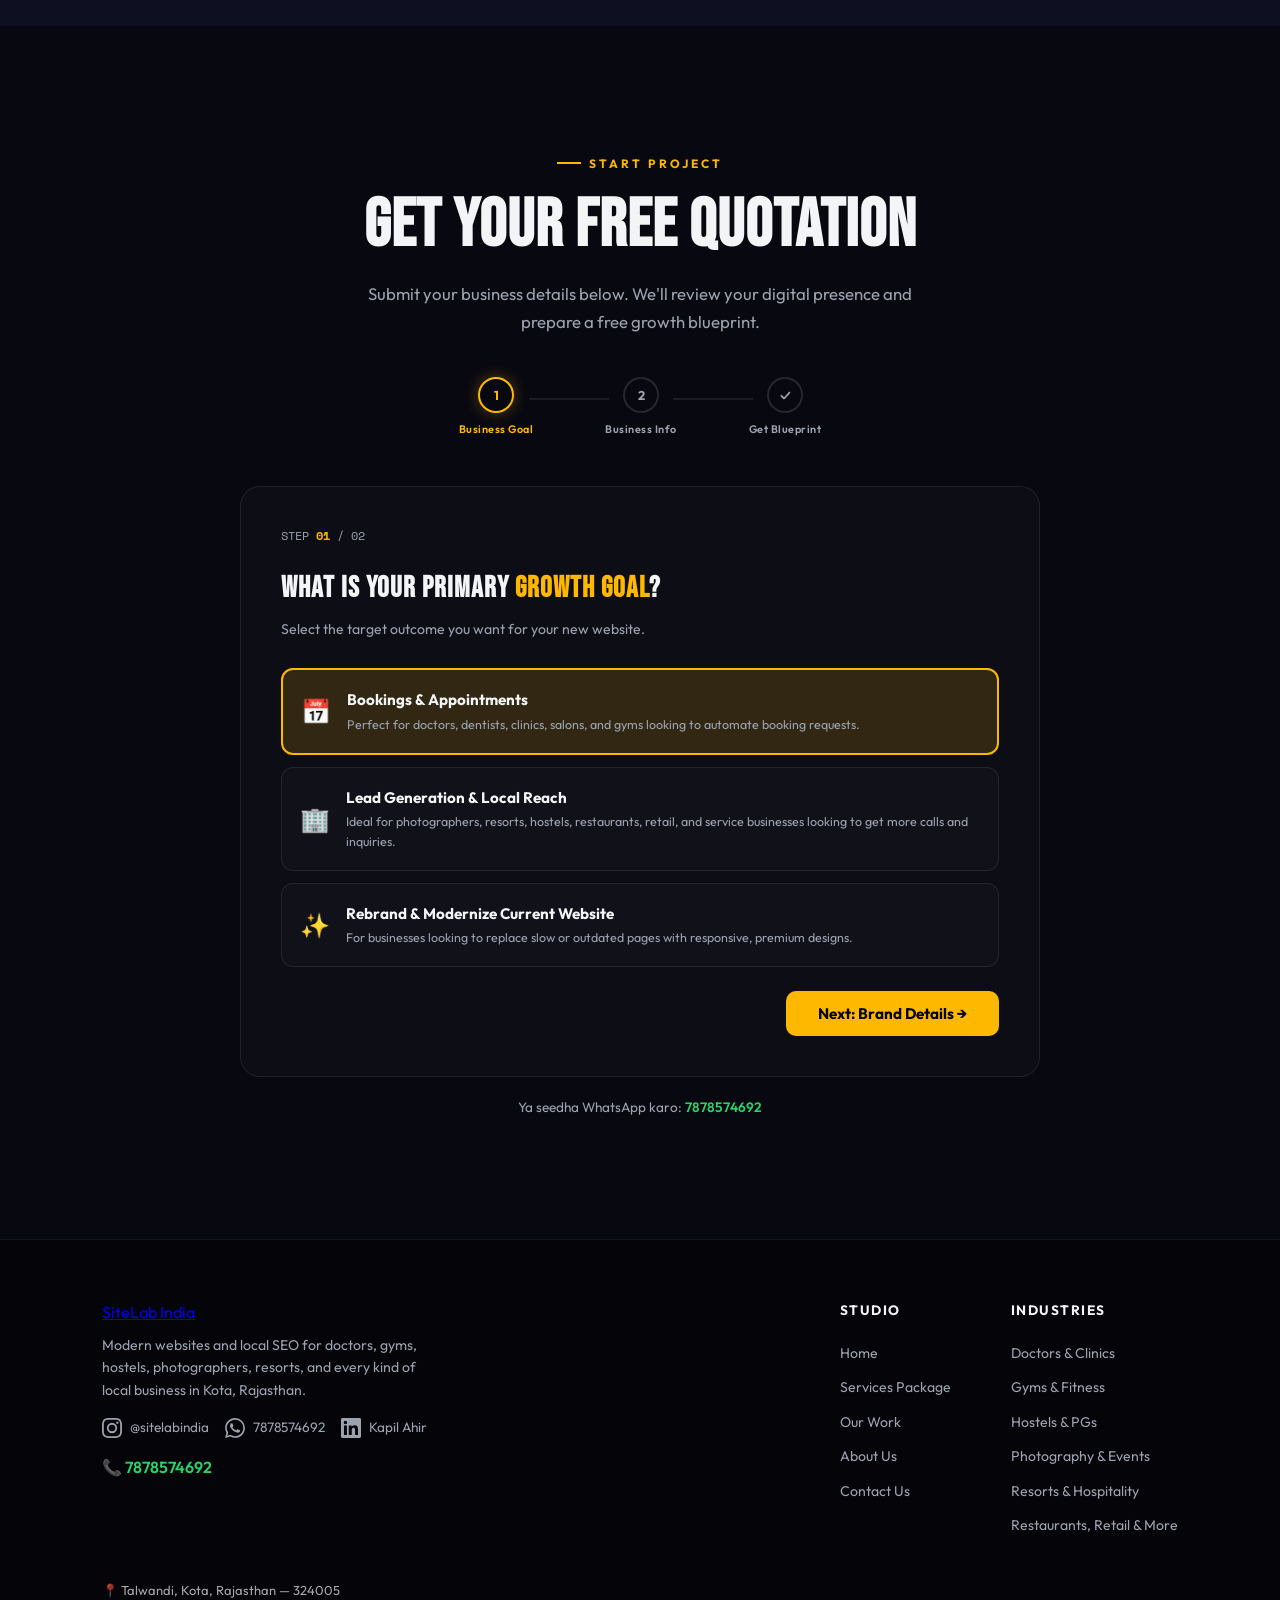
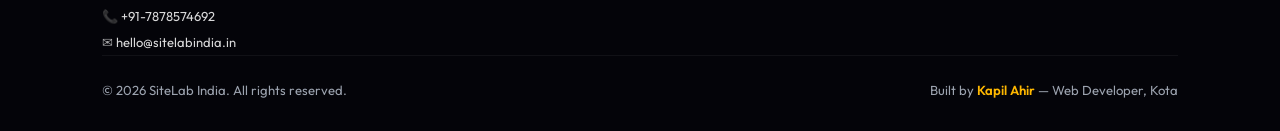
==== commit d1ee540f: "Fix visibility on Why I built SiteLab India heading and quote block across Home and About pages" ====
--- a/index.html
+++ b/index.html
@@ -582,7 +582,7 @@
       <!-- RIGHT: Quote + Details -->
       <div class="founder-content">
         <div class="founder-eyebrow">Direct from the founder</div>
-        <h2 class="founder-heading">Why I built SiteLab India</h2>
+        <h2 class="founder-heading" style="color: #FFFFFF; font-family: 'Outfit', sans-serif; font-weight: 700;">Why I built <span style="color: var(--gold);">SiteLab India</span></h2>
 
         <blockquote class="founder-quote">
           "Local businesses in Kota don't need over-engineered platforms or agency-sized invoices.
--- a/style.css
+++ b/style.css
@@ -569,12 +569,20 @@
   color: var(--gold) !important;
 }
 
-.founder-heading {
-  font-family: 'Outfit', sans-serif;
-  font-size: clamp(22px, 3vw, 30px);
-  font-weight: 700;
+.founder-heading,
+.founder-card h2,
+.founder-info h2 {
+  font-family: 'Outfit', sans-serif !important;
+  font-size: clamp(22px, 3.5vw, 32px) !important;
+  font-weight: 700 !important;
   color: #FFFFFF !important;
-  line-height: 1.25;
+  line-height: 1.25 !important;
+  margin-bottom: 12px !important;
+}
+
+.founder-heading span,
+.founder-card h2 span {
+  color: var(--gold) !important;
 }
 
 .founder-quote {
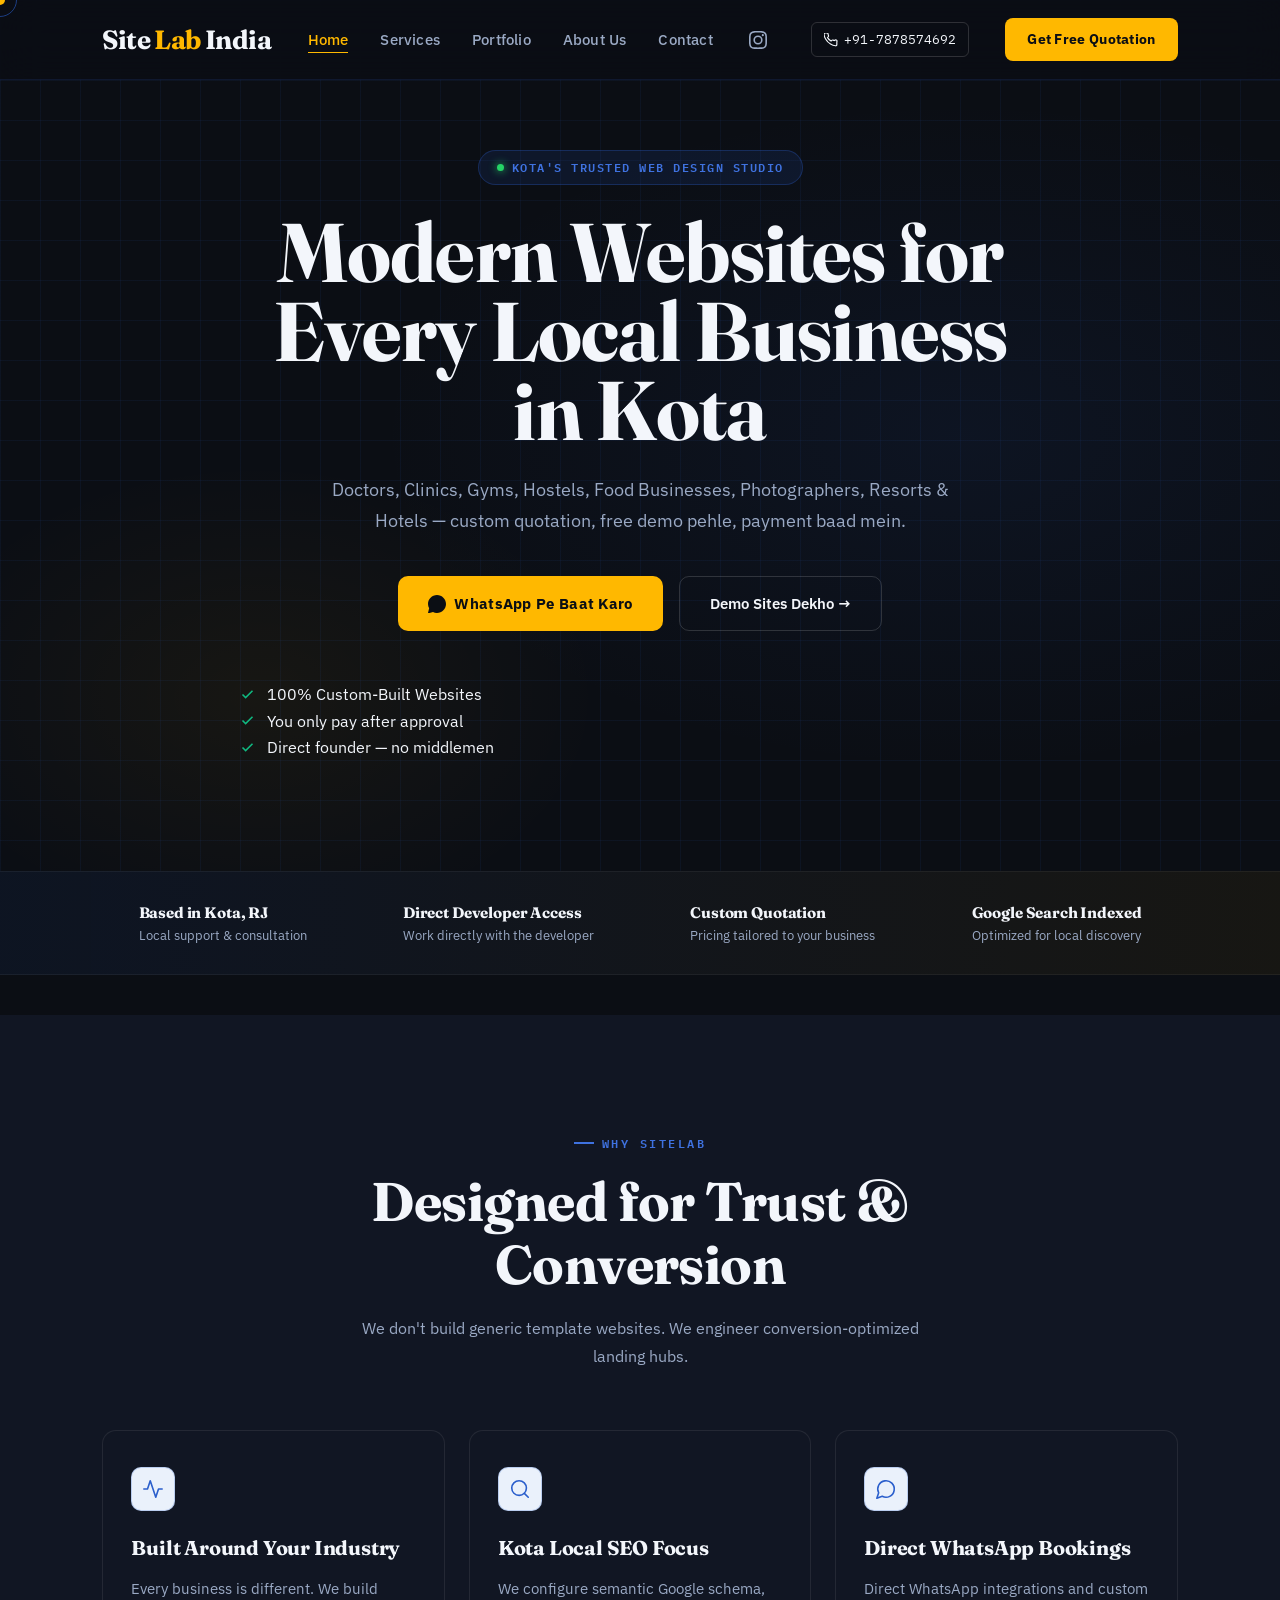
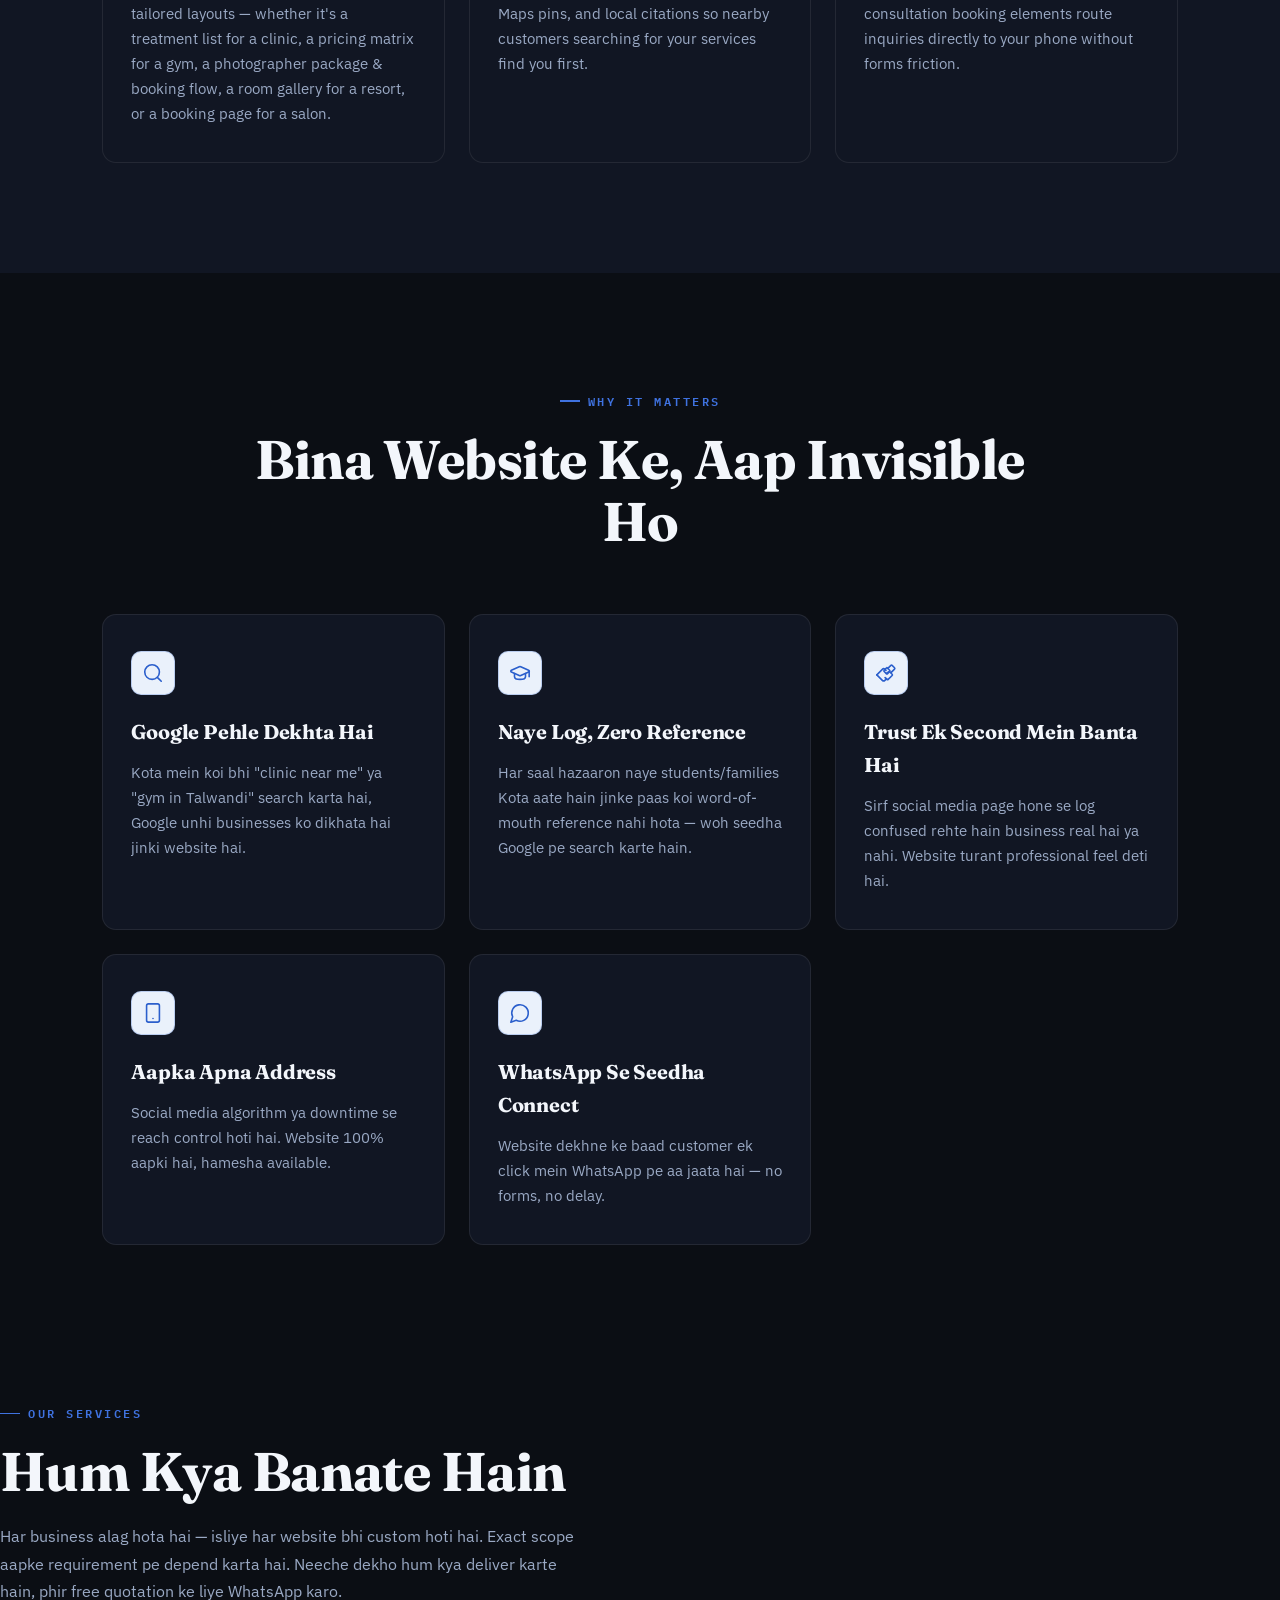
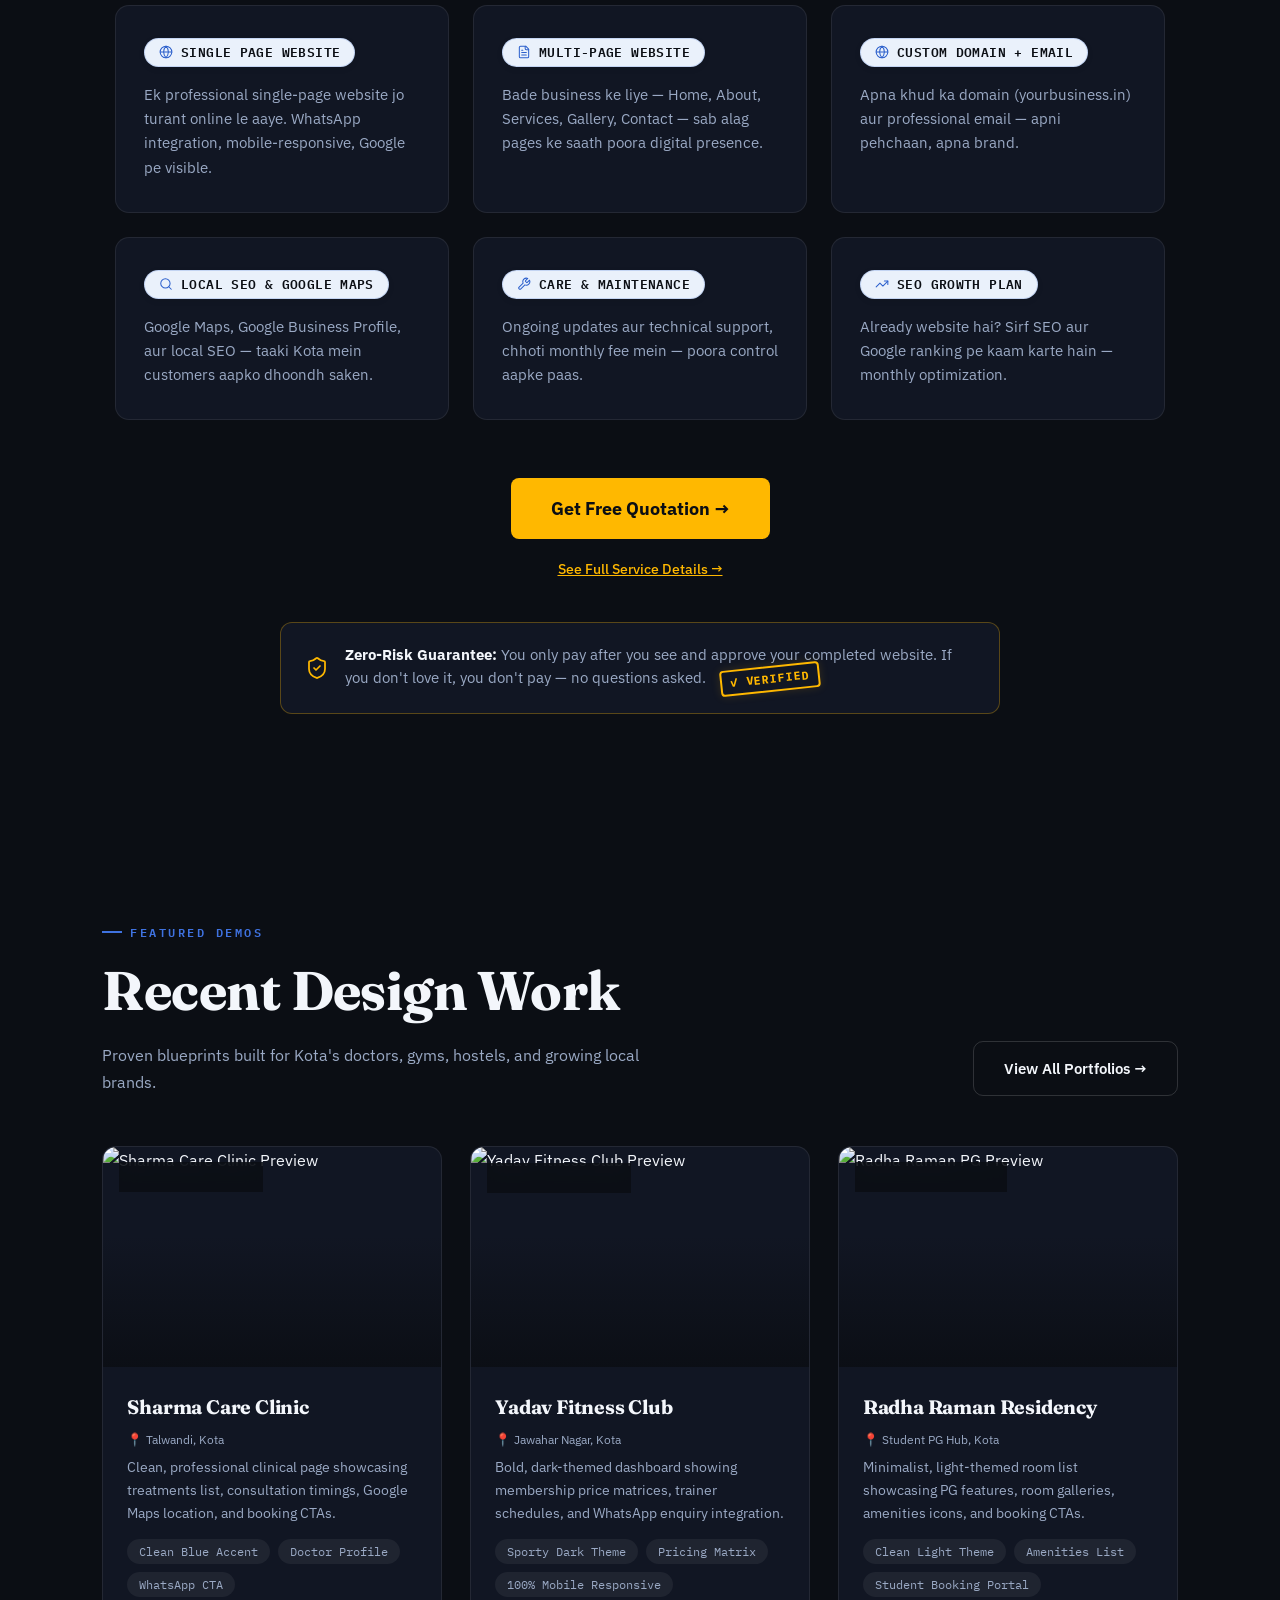
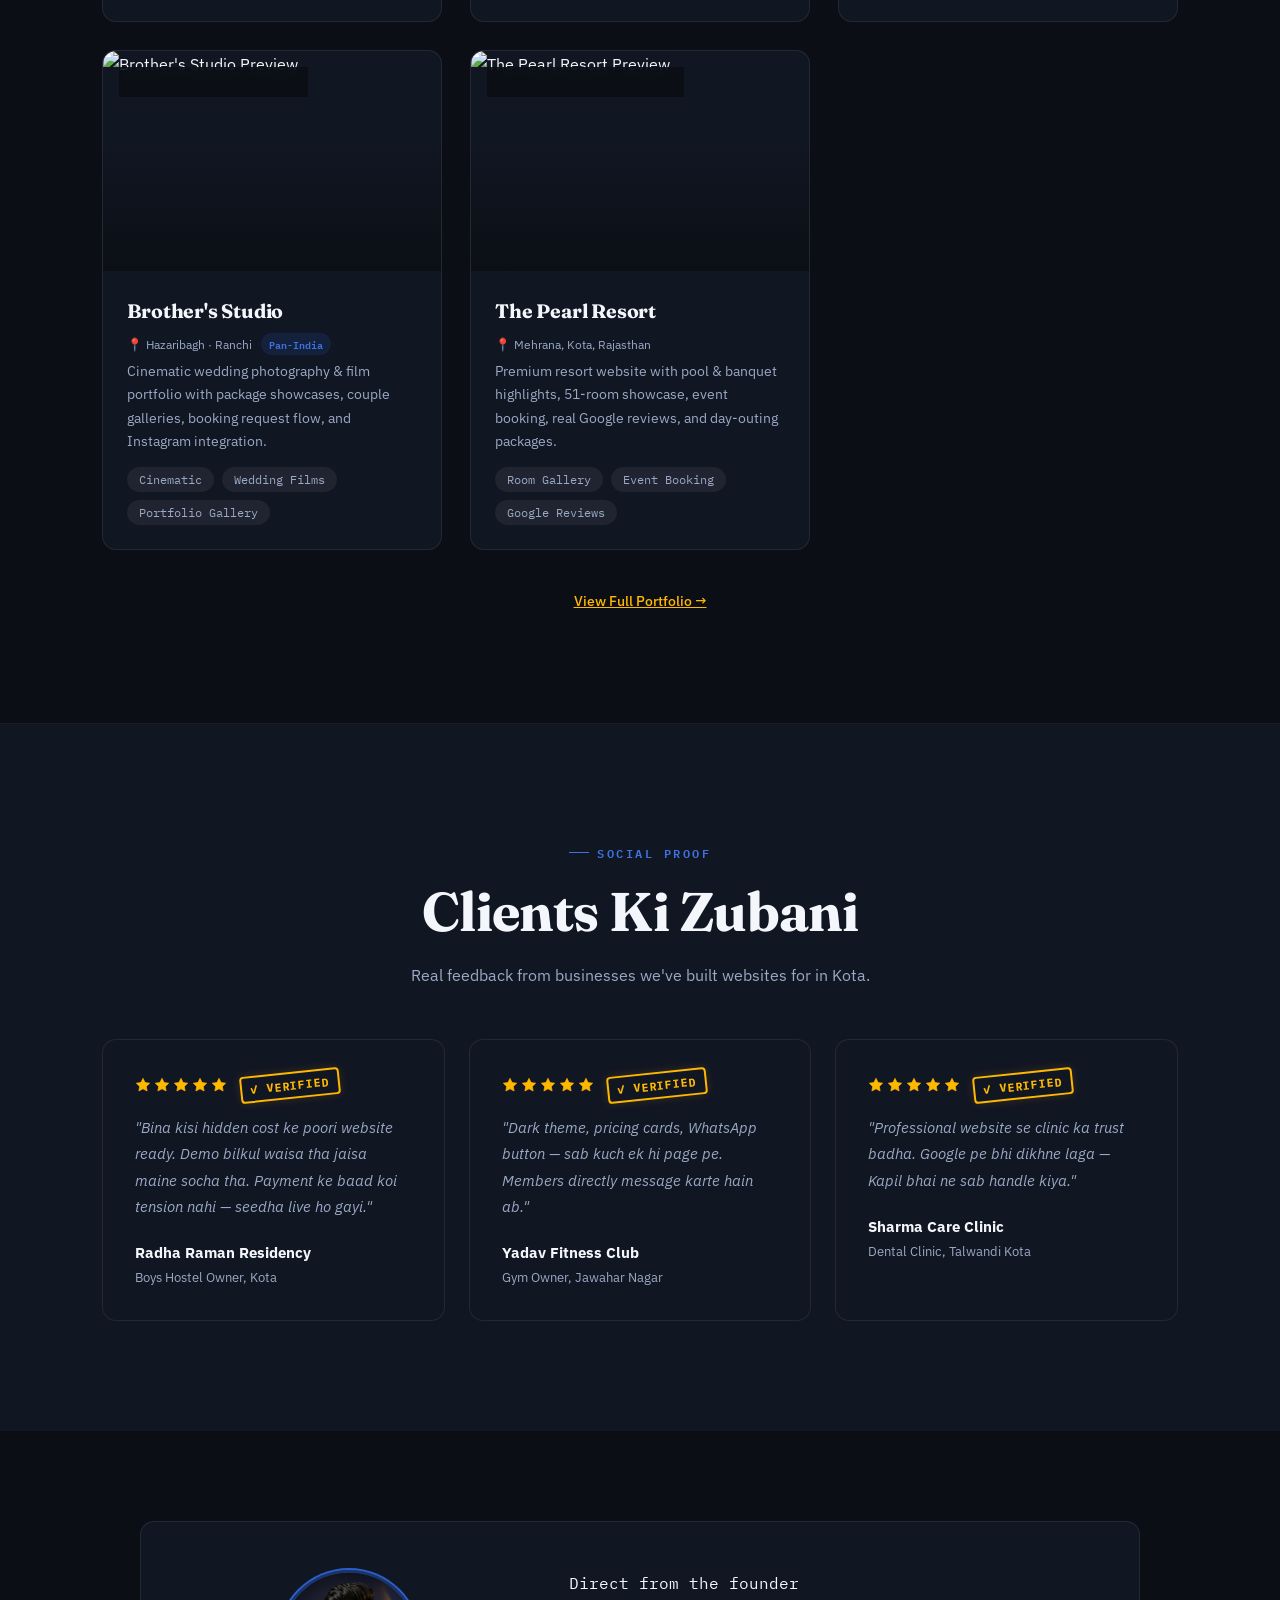
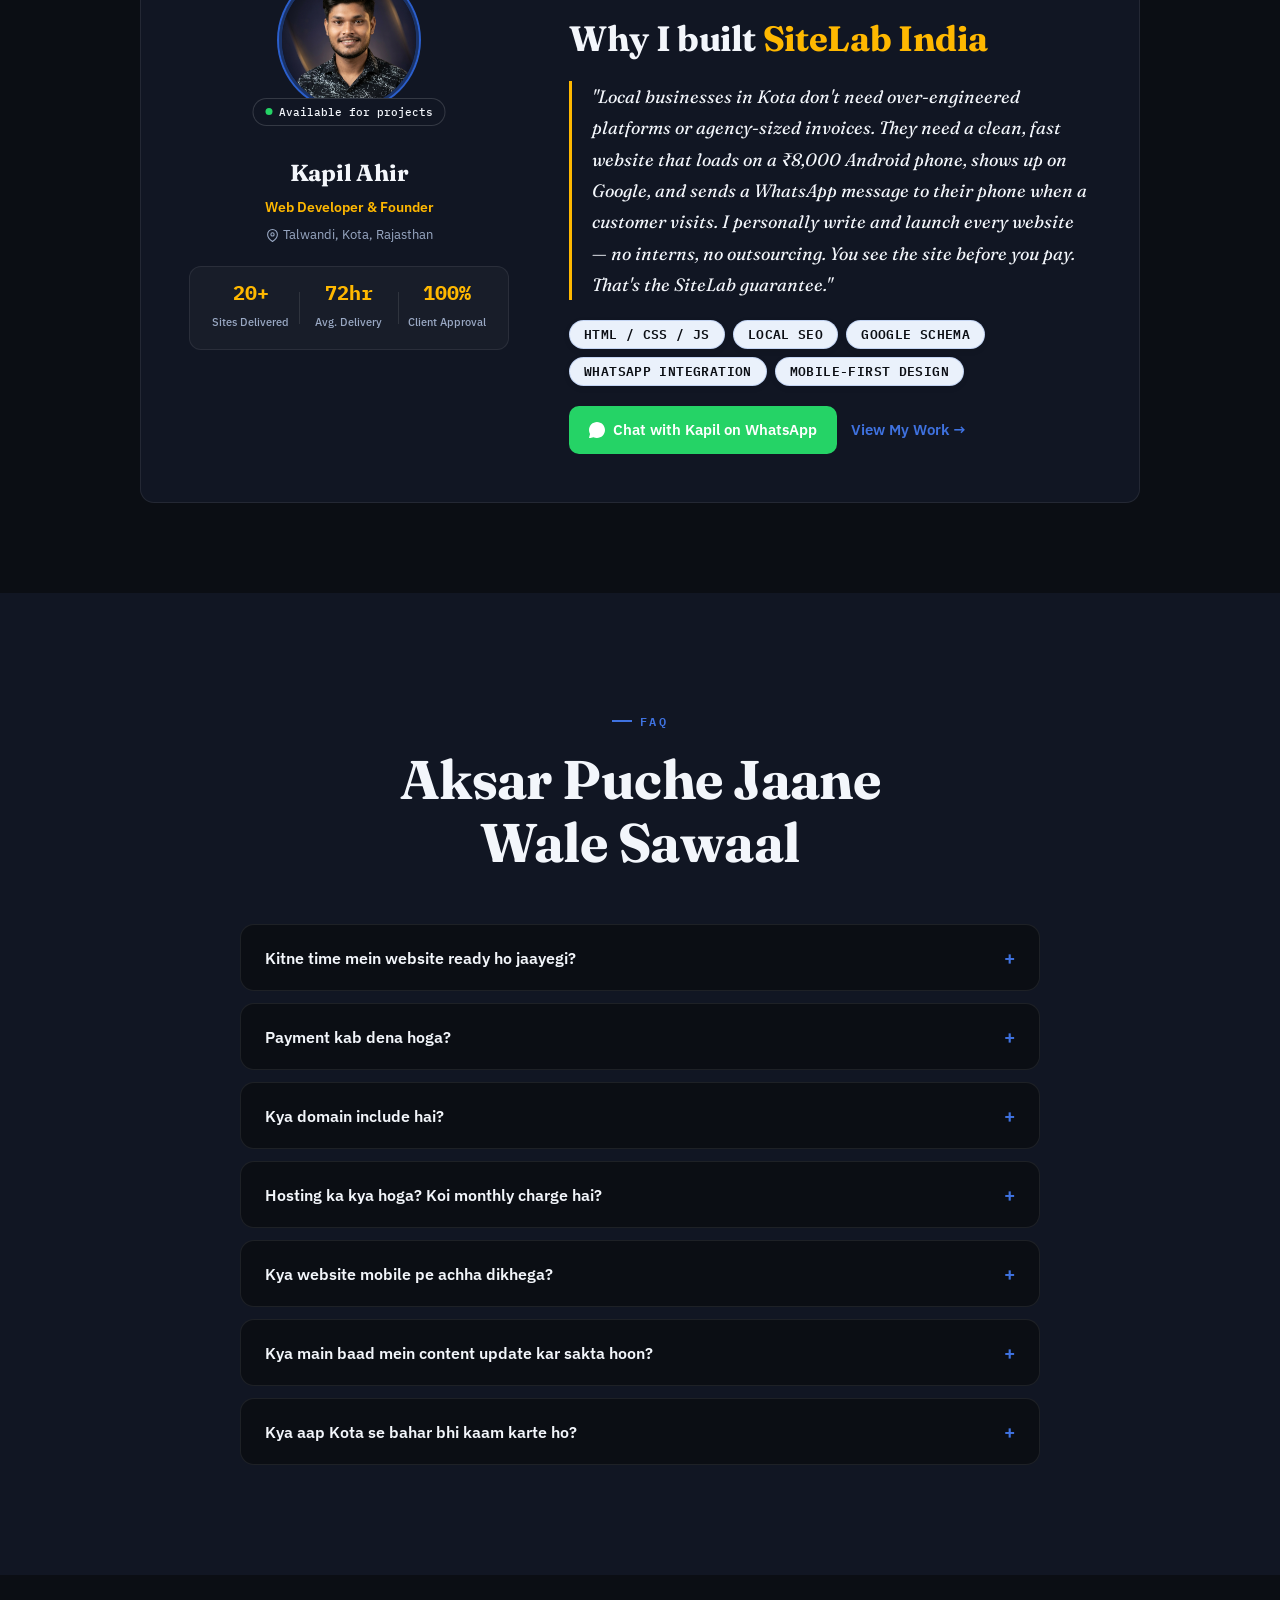
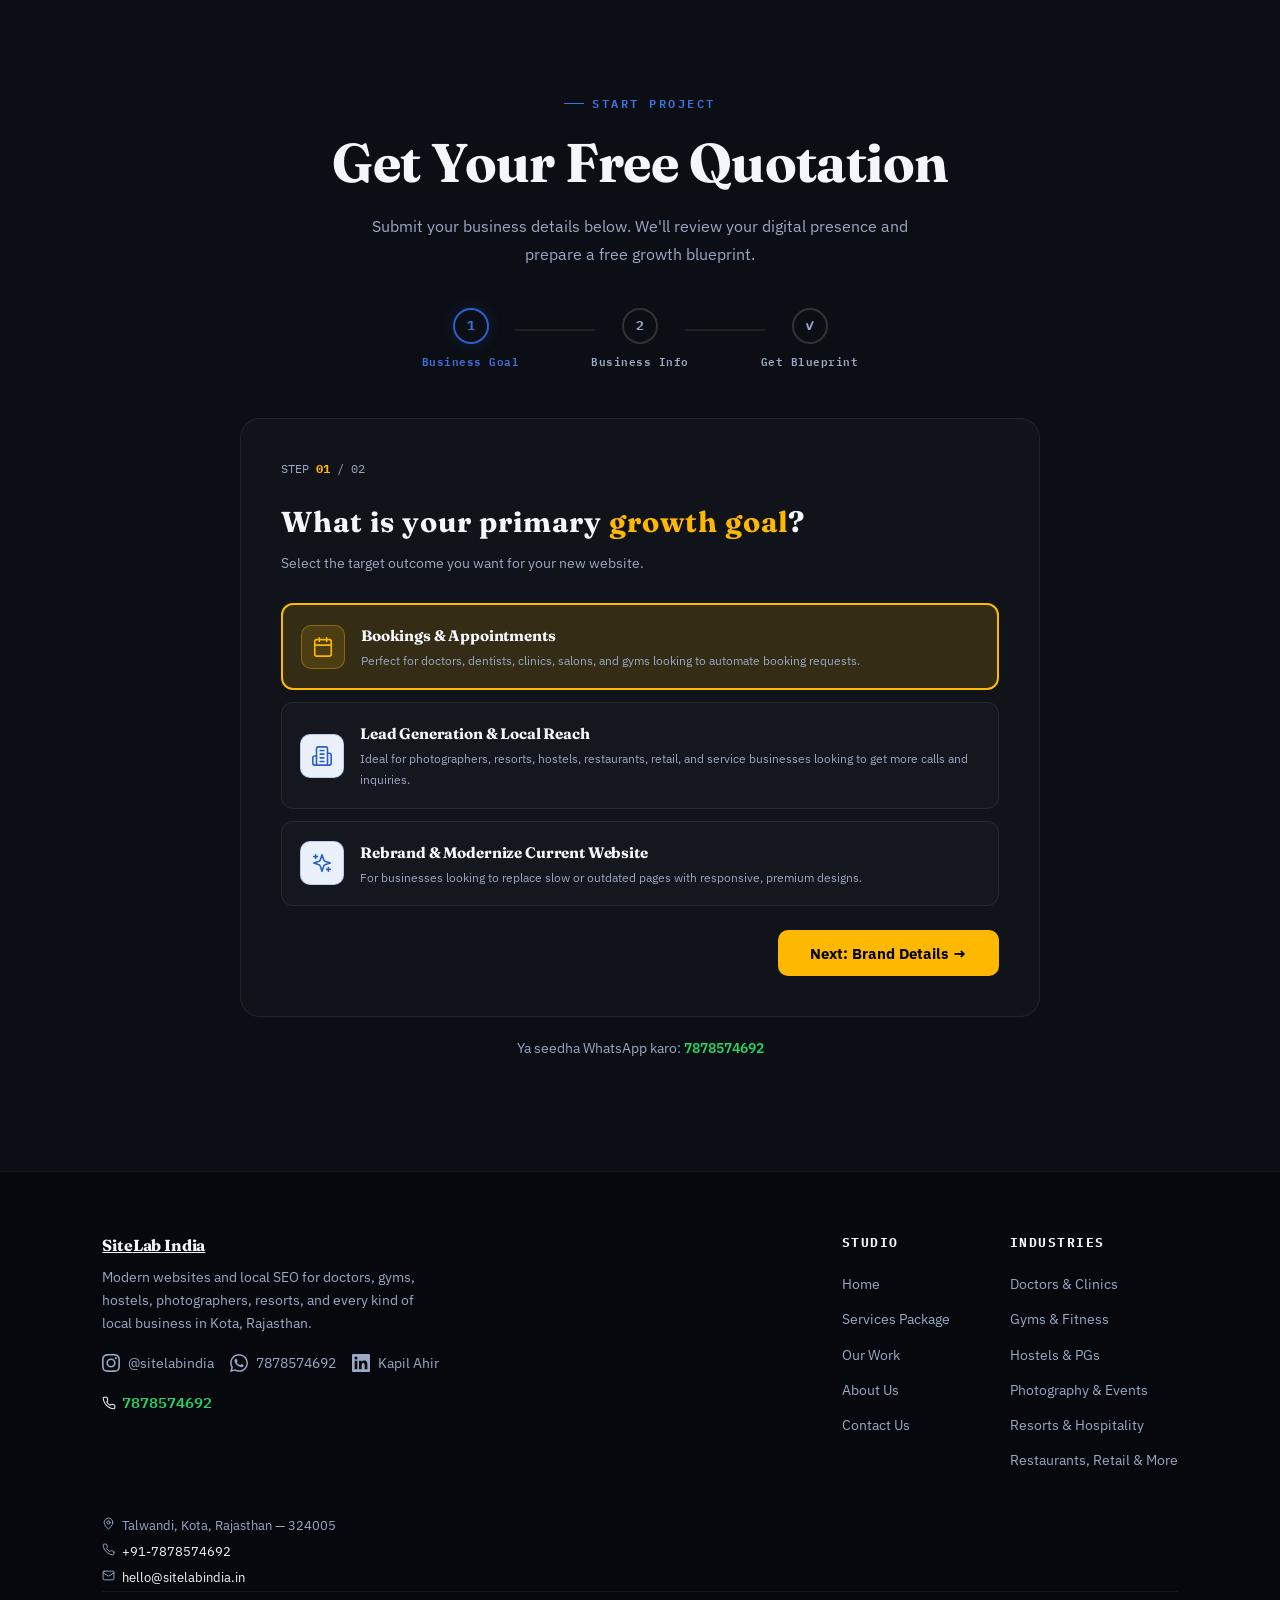
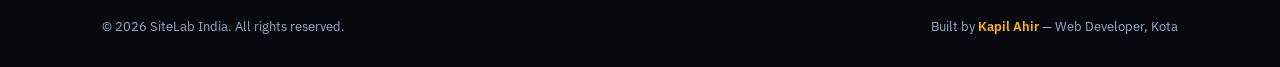
==== commit 3b629332: "cssnpk: Full design system upgrade — Blueprint Studio direction" ====
--- a/index.html
+++ b/index.html
@@ -10,7 +10,7 @@
   <link rel="canonical" href="https://sitelabindia.in/">
   <link rel="preconnect" href="https://fonts.googleapis.com">
   <link rel="preconnect" href="https://fonts.gstatic.com" crossorigin>
-  <link href="https://fonts.googleapis.com/css2?family=Bebas+Neue&family=Outfit:wght@300;400;500;600;700&family=Space+Mono:wght@400;700&display=swap" rel="stylesheet">
+  <link href="https://fonts.googleapis.com/css2?family=Fraunces:ital,wght@0,400;0,600;0,700;1,500&family=IBM+Plex+Sans:wght@400;500;600;700&family=IBM+Plex+Mono:wght@400;500&display=swap" rel="stylesheet">
   <link rel="stylesheet" href="style.css">
 
   <!-- Google tag (gtag.js) -->
@@ -162,13 +162,12 @@
   </div>
 
   <!-- HERO SECTION -->
-  <section id="hero" style="min-height: 90vh; display: flex; align-items: center; padding-top: 150px; position: relative; overflow: hidden;">
-    <div style="position: absolute; inset: 0; background: radial-gradient(ellipse 65% 55% at 75% 50%, rgba(139, 92, 246, 0.08) 0%, transparent 70%), radial-gradient(ellipse 45% 45% at 20% 80%, rgba(255, 184, 0, 0.05) 0%, transparent 60%); z-index: 0;"></div>
-    <div style="position: absolute; inset: 0; background-image: linear-gradient(rgba(255, 184, 0, 0.02) 1px, transparent 1px), linear-gradient(90deg, rgba(255, 184, 0, 0.02) 1px, transparent 1px); background-size: 60px 60px; mask-image: radial-gradient(ellipse 80% 80% at center, black 30%, transparent 80%); z-index: 0;"></div>
+  <section id="hero" class="hero" style="min-height: 90vh; display: flex; align-items: center; padding-top: 150px; position: relative; overflow: hidden;">
+    <div style="position: absolute; inset: 0; background: radial-gradient(ellipse 65% 55% at 75% 50%, rgba(43, 95, 204, 0.08) 0%, transparent 70%), radial-gradient(ellipse 45% 45% at 20% 80%, rgba(255, 184, 0, 0.05) 0%, transparent 60%); z-index: 0;"></div>
     
     <div style="position: relative; z-index: 1; max-width: 800px; margin: 0 auto; text-align: center;">
-      <div style="display: inline-flex; align-items: center; gap: 8px; background: rgba(139, 92, 246, 0.1); border: 1px solid rgba(139, 92, 246, 0.25); padding: 6px 18px; border-radius: 100px; font-size: 0.78rem; font-weight: 600; letter-spacing: 1.5px; text-transform: uppercase; color: var(--violet); margin-bottom: 28px; animation: fadeUp 0.8s ease both;">
-        <span style="width: 7px; height: 7px; background: #00e676; border-radius: 50%; box-shadow: 0 0 8px #00e676; animation: pulse 2s infinite;"></span> Kota's Trusted Web Design Studio
+      <div style="display: inline-flex; align-items: center; gap: 8px; background: rgba(43, 95, 204, 0.12); border: 1px solid rgba(43, 95, 204, 0.3); padding: 6px 18px; border-radius: 100px; font-family: var(--font-mono); font-size: 0.78rem; font-weight: 600; letter-spacing: 1.5px; text-transform: uppercase; color: var(--blueprint-soft); margin-bottom: 28px; animation: fadeUp 0.8s ease both;">
+        <span style="width: 7px; height: 7px; background: var(--whatsapp); border-radius: 50%; box-shadow: 0 0 8px var(--whatsapp); animation: pulse 2s infinite;"></span> Kota's Trusted Web Design Studio
       </div>
       
       <h1 class="section-title" style="font-size: clamp(2.8rem, 6.5vw, 5.5rem); line-height: 0.95; margin-bottom: 24px; animation: fadeUp 0.8s ease 0.15s both;">
@@ -180,7 +179,10 @@
       </p>
       
       <div style="display: flex; gap: 16px; justify-content: center; flex-wrap: wrap; animation: fadeUp 0.8s ease 0.45s both; margin-bottom: 50px;">
-        <a href="https://wa.me/917878574692?text=Hello%20Kapil%20bhai%2C%20website%20banwani%20hai%2C%20baat%20karni%20thi" target="_blank" class="btn-primary">📲 WhatsApp Pe Baat Karo</a>
+        <a href="https://wa.me/917878574692?text=Hello%20Kapil%20bhai%2C%20website%20banwani%20hai%2C%20baat%20karni%20thi" target="_blank" class="btn-primary">
+          <svg width="18" height="18" viewBox="0 0 24 24" fill="currentColor" aria-hidden="true"><path d="M17.472 14.382c-.297-.149-1.758-.867-2.03-.967-.273-.099-.471-.148-.67.15-.197.297-.767.966-.94 1.164-.173.199-.347.223-.644.075-.297-.15-1.255-.463-2.39-1.475-.883-.788-1.48-1.761-1.653-2.059-.173-.297-.018-.458.13-.606.134-.133.298-.347.446-.52.149-.174.198-.298.298-.497.099-.198.05-.371-.025-.52-.075-.149-.669-1.612-.916-2.207-.242-.579-.487-.5-.669-.51-.173-.008-.371-.01-.57-.01-.198 0-.52.074-.792.372-.272.297-1.04 1.016-1.04 2.479 0 1.462 1.065 2.875 1.213 3.074.149.198 2.096 3.2 5.077 4.487.709.306 1.262.489 1.694.625.712.227 1.36.195 1.871.118.571-.085 1.758-.719 2.006-1.413.248-.694.248-1.289.173-1.413-.074-.124-.272-.198-.57-.347z"/><path d="M11.997 0C5.372 0 0 5.373 0 12c0 2.117.554 4.103 1.522 5.832L.043 23.747a.5.5 0 00.614.625l5.988-1.573A11.95 11.95 0 0012 24c6.627 0 12-5.373 12-12 0-6.628-5.373-12-12.003-12z" fill-rule="evenodd" clip-rule="evenodd"/></svg>
+          WhatsApp Pe Baat Karo
+        </a>
         <a href="portfolio/" class="btn-secondary">Demo Sites Dekho →</a>
       </div>
       <div class="hero-trust-strip">
@@ -241,7 +243,7 @@
       <!-- OUTCOME 1 -->
       <div class="service-card reveal visible">
         <div class="feature-icon-wrap">
-          <svg width="22" height="22" viewBox="0 0 24 24" fill="none" stroke="currentColor" stroke-width="2" aria-hidden="true"><path d="M22 12h-4l-3 9L9 3l-3 9H2"/></svg>
+          <svg width="22" height="22" viewBox="0 0 24 24" fill="none" stroke="currentColor" stroke-width="1.75" stroke-linecap="round" stroke-linejoin="round" aria-hidden="true"><path d="M22 12h-4l-3 9L9 3l-3 9H2"/></svg>
         </div>
         <h3>Built Around Your Industry</h3>
         <p>Every business is different. We build tailored layouts — whether it's a treatment list for a clinic, a pricing matrix for a gym, a photographer package &amp; booking flow, a room gallery for a resort, or a booking page for a salon.</p>
@@ -250,7 +252,7 @@
       <!-- OUTCOME 2 -->
       <div class="service-card reveal visible">
         <div class="feature-icon-wrap">
-          <svg width="22" height="22" viewBox="0 0 24 24" fill="none" stroke="currentColor" stroke-width="2" aria-hidden="true"><circle cx="11" cy="11" r="8"/><path d="M21 21l-4.35-4.35"/></svg>
+          <svg width="22" height="22" viewBox="0 0 24 24" fill="none" stroke="currentColor" stroke-width="1.75" stroke-linecap="round" stroke-linejoin="round" aria-hidden="true"><circle cx="11" cy="11" r="8"/><path d="m21 21-4.3-4.3"/></svg>
         </div>
         <h3>Kota Local SEO Focus</h3>
         <p>We configure semantic Google schema, Maps pins, and local citations so nearby customers searching for your services find you first.</p>
@@ -259,7 +261,7 @@
       <!-- OUTCOME 3 -->
       <div class="service-card reveal visible">
         <div class="feature-icon-wrap">
-          <svg width="22" height="22" viewBox="0 0 24 24" fill="none" stroke="currentColor" stroke-width="2" aria-hidden="true"><path d="M21 15a2 2 0 01-2 2H7l-4 4V5a2 2 0 012-2h14a2 2 0 012 2z"/></svg>
+          <svg width="22" height="22" viewBox="0 0 24 24" fill="none" stroke="currentColor" stroke-width="1.75" stroke-linecap="round" stroke-linejoin="round" aria-hidden="true"><path d="M7.9 20A9 9 0 1 0 4 16.1L2 22z"/></svg>
         </div>
         <h3>Direct WhatsApp Bookings</h3>
         <p>Direct WhatsApp integrations and custom consultation booking elements route inquiries directly to your phone without forms friction.</p>
@@ -278,40 +280,40 @@
     <div style="display: grid; grid-template-columns: repeat(auto-fit, minmax(280px, 1fr)); gap: 24px; max-width: 1200px; margin: 0 auto;">
       
       <div class="service-card reveal visible">
-        <div class="feature-icon-wrap" style="background: rgba(255,184,0,0.1); display: flex; align-items: center; justify-content: center;">
-          <span style="font-size: 1.5rem;">🔍</span>
+        <div class="feature-icon-wrap">
+          <svg width="22" height="22" viewBox="0 0 24 24" fill="none" stroke="currentColor" stroke-width="1.75" stroke-linecap="round" stroke-linejoin="round" aria-hidden="true"><circle cx="11" cy="11" r="8"/><path d="m21 21-4.3-4.3"/></svg>
         </div>
         <h3>Google Pehle Dekhta Hai</h3>
         <p>Kota mein koi bhi "clinic near me" ya "gym in Talwandi" search karta hai, Google unhi businesses ko dikhata hai jinki website hai.</p>
       </div>
 
       <div class="service-card reveal visible">
-        <div class="feature-icon-wrap" style="background: rgba(255,184,0,0.1); display: flex; align-items: center; justify-content: center;">
-          <span style="font-size: 1.5rem;">🎓</span>
+        <div class="feature-icon-wrap">
+          <svg width="22" height="22" viewBox="0 0 24 24" fill="none" stroke="currentColor" stroke-width="1.75" stroke-linecap="round" stroke-linejoin="round" aria-hidden="true"><path d="M21.42 10.922a1 1 0 0 0-.019-1.838L12.83 5.18a2 2 0 0 0-1.66 0L2.6 9.08a1 1 0 0 0 0 1.832l8.57 3.908a2 2 0 0 0 1.66 0z"/><path d="M22 10v6"/><path d="M6 12.5V16a6 3 0 0 0 12 0v-3.5"/></svg>
         </div>
         <h3>Naye Log, Zero Reference</h3>
         <p>Har saal hazaaron naye students/families Kota aate hain jinke paas koi word-of-mouth reference nahi hota — woh seedha Google pe search karte hain.</p>
       </div>
 
       <div class="service-card reveal visible">
-        <div class="feature-icon-wrap" style="background: rgba(255,184,0,0.1); display: flex; align-items: center; justify-content: center;">
-          <span style="font-size: 1.5rem;">🤝</span>
-        </div>
-        <h3>Trust Ek Second Mein Bantа Hai</h3>
+        <div class="feature-icon-wrap">
+          <svg width="22" height="22" viewBox="0 0 24 24" fill="none" stroke="currentColor" stroke-width="1.75" stroke-linecap="round" stroke-linejoin="round" aria-hidden="true"><path d="m11 17 2 2a1 1 0 0 0 1.4 0l4.3-4.3a1 1 0 0 0 0-1.4l-2.6-2.6a1 1 0 0 0-1.4 0L13 12"/><path d="m13 6 3 3a1 1 0 0 1 0 1.4L13.7 12.7a1 1 0 0 1-1.4 0L10 10.4a1 1 0 0 1 0-1.4L12.3 6.7a1 1 0 0 1 1.4 0z"/><path d="m18 11 3.3-3.3a1 1 0 0 0 0-1.4l-2.6-2.6a1 1 0 0 0-1.4 0L14 7"/><path d="m2 14 6 6a2 2 0 0 0 2.8 0l1.9-1.9"/><path d="M2 14l6-6a2 2 0 0 1 2.8 0l1.2 1.2"/></svg>
+        </div>
+        <h3>Trust Ek Second Mein Banta Hai</h3>
         <p>Sirf social media page hone se log confused rehte hain business real hai ya nahi. Website turant professional feel deti hai.</p>
       </div>
 
       <div class="service-card reveal visible">
-        <div class="feature-icon-wrap" style="background: rgba(255,184,0,0.1); display: flex; align-items: center; justify-content: center;">
-          <span style="font-size: 1.5rem;">📱</span>
+        <div class="feature-icon-wrap">
+          <svg width="22" height="22" viewBox="0 0 24 24" fill="none" stroke="currentColor" stroke-width="1.75" stroke-linecap="round" stroke-linejoin="round" aria-hidden="true"><rect width="14" height="20" x="5" y="2" rx="2" ry="2"/><path d="M12 18h.01"/></svg>
         </div>
         <h3>Aapka Apna Address</h3>
         <p>Social media algorithm ya downtime se reach control hoti hai. Website 100% aapki hai, hamesha available.</p>
       </div>
 
       <div class="service-card reveal visible">
-        <div class="feature-icon-wrap" style="background: rgba(255,184,0,0.1); display: flex; align-items: center; justify-content: center;">
-          <span style="font-size: 1.5rem;">💬</span>
+        <div class="feature-icon-wrap">
+          <svg width="22" height="22" viewBox="0 0 24 24" fill="none" stroke="currentColor" stroke-width="1.75" stroke-linecap="round" stroke-linejoin="round" aria-hidden="true"><path d="M7.9 20A9 9 0 1 0 4 16.1L2 22z"/></svg>
         </div>
         <h3>WhatsApp Se Seedha Connect</h3>
         <p>Website dekhne ke baad customer ek click mein WhatsApp pe aa jaata hai — no forms, no delay.</p>
@@ -331,42 +333,42 @@
 
       <div class="pricing-card">
         <div class="pricing-card-inner">
-          <div class="badge-pill">🌐 Single Page Website</div>
+          <div class="badge"><svg width="14" height="14" viewBox="0 0 24 24" fill="none" stroke="currentColor" stroke-width="1.75" stroke-linecap="round" stroke-linejoin="round" aria-hidden="true"><circle cx="12" cy="12" r="10"/><path d="M12 2a14.5 14.5 0 0 0 0 20 14.5 14.5 0 0 0 0-20"/><path d="M2 12h20"/></svg> Single Page Website</div>
           <div class="plan-tagline" style="margin-top:16px;">Ek professional single-page website jo turant online le aaye. WhatsApp integration, mobile-responsive, Google pe visible.</div>
         </div>
       </div>
 
       <div class="pricing-card">
         <div class="pricing-card-inner">
-          <div class="badge-pill">📄 Multi-Page Website</div>
+          <div class="badge"><svg width="14" height="14" viewBox="0 0 24 24" fill="none" stroke="currentColor" stroke-width="1.75" stroke-linecap="round" stroke-linejoin="round" aria-hidden="true"><path d="M15 2H6a2 2 0 0 0-2 2v16a2 2 0 0 0 2 2h12a2 2 0 0 0 2-2V7Z"/><path d="M14 2v4a2 2 0 0 0 2 2h4"/><path d="M10 9H8"/><path d="M16 13H8"/><path d="M16 17H8"/></svg> Multi-Page Website</div>
           <div class="plan-tagline" style="margin-top:16px;">Bade business ke liye — Home, About, Services, Gallery, Contact — sab alag pages ke saath poora digital presence.</div>
         </div>
       </div>
 
       <div class="pricing-card">
         <div class="pricing-card-inner">
-          <div class="badge-pill">🌍 Custom Domain + Business Email</div>
+          <div class="badge"><svg width="14" height="14" viewBox="0 0 24 24" fill="none" stroke="currentColor" stroke-width="1.75" stroke-linecap="round" stroke-linejoin="round" aria-hidden="true"><circle cx="12" cy="12" r="10"/><path d="M12 2a14.5 14.5 0 0 0 0 20 14.5 14.5 0 0 0 0-20"/><path d="M2 12h20"/></svg> Custom Domain + Email</div>
           <div class="plan-tagline" style="margin-top:16px;">Apna khud ka domain (yourbusiness.in) aur professional email — apni pehchaan, apna brand.</div>
         </div>
       </div>
 
       <div class="pricing-card">
         <div class="pricing-card-inner">
-          <div class="badge-pill">🔍 Local SEO &amp; Google Business Setup</div>
+          <div class="badge"><svg width="14" height="14" viewBox="0 0 24 24" fill="none" stroke="currentColor" stroke-width="1.75" stroke-linecap="round" stroke-linejoin="round" aria-hidden="true"><circle cx="11" cy="11" r="8"/><path d="m21 21-4.3-4.3"/></svg> Local SEO &amp; Google Maps</div>
           <div class="plan-tagline" style="margin-top:16px;">Google Maps, Google Business Profile, aur local SEO — taaki Kota mein customers aapko dhoondh saken.</div>
         </div>
       </div>
 
       <div class="pricing-card">
         <div class="pricing-card-inner">
-          <div class="badge-pill">🔧 Monthly Care &amp; Maintenance</div>
+          <div class="badge"><svg width="14" height="14" viewBox="0 0 24 24" fill="none" stroke="currentColor" stroke-width="1.75" stroke-linecap="round" stroke-linejoin="round" aria-hidden="true"><path d="M14.7 6.3a1 1 0 0 0 0 1.4l1.6 1.6a1 1 0 0 0 1.4 0l3.77-3.77a6 6 0 0 1-7.94 7.94l-6.91 6.91a2.12 2.12 0 0 1-3-3l6.91-6.91a6 6 0 0 1 7.94-7.94l-3.76 3.76z"/></svg> Care &amp; Maintenance</div>
           <div class="plan-tagline" style="margin-top:16px;">Ongoing updates aur technical support, chhoti monthly fee mein — poora control aapke paas.</div>
         </div>
       </div>
 
       <div class="pricing-card">
         <div class="pricing-card-inner">
-          <div class="badge-pill">📈 SEO Growth Plan</div>
+          <div class="badge"><svg width="14" height="14" viewBox="0 0 24 24" fill="none" stroke="currentColor" stroke-width="1.75" stroke-linecap="round" stroke-linejoin="round" aria-hidden="true"><polyline points="22 7 13.5 15.5 8.5 10.5 2 17"/><polyline points="16 7 22 7 22 13"/></svg> SEO Growth Plan</div>
           <div class="plan-tagline" style="margin-top:16px;">Already website hai? Sirf SEO aur Google ranking pe kaam karte hain — monthly optimization.</div>
         </div>
       </div>
@@ -374,7 +376,7 @@
     </div>
 
     <div style="text-align: center; margin-top: 40px;">
-      <a href="#getstarted" class="plan-cta plan-cta--primary" style="display: inline-block; padding: 16px 40px; font-size: 1.1rem;">📲 Get Free Quotation</a>
+      <a href="#getstarted" class="plan-cta plan-cta--primary" style="display: inline-block; padding: 16px 40px; font-size: 1.1rem;">Get Free Quotation →</a>
       <div style="margin-top: 16px;">
         <a href="services/" class="wa-fallback" style="color: var(--gold); font-weight: 500;">See Full Service Details →</a>
       </div>
@@ -382,8 +384,8 @@
 
     <!-- Guarantee strip -->
     <div class="pricing-guarantee">
-      <span class="guarantee-icon">🔒</span>
-      <p><strong>Zero-Risk Guarantee:</strong> You only pay after you see and approve your completed website. If you don't love it, you don't pay — no questions asked.</p>
+      <span class="guarantee-icon"><svg width="24" height="24" viewBox="0 0 24 24" fill="none" stroke="var(--gold)" stroke-width="1.75" stroke-linecap="round" stroke-linejoin="round" aria-hidden="true"><path d="M20 13c0 5-3.5 7.5-7.66 8.95a1 1 0 0 1-.67-.01C7.5 20.5 4 18 4 13V6a1 1 0 0 1 1-1c2 0 4.5-1.2 6.24-2.72a1.17 1.17 0 0 1 1.52 0C14.51 3.81 17 5 19 5a1 1 0 0 1 1 1z"/><path d="m9 12 2 2 4-4"/></svg></span>
+      <p><strong>Zero-Risk Guarantee:</strong> You only pay after you see and approve your completed website. If you don't love it, you don't pay — no questions asked. <span class="verified-stamp">✓ Verified</span></p>
     </div>
 
   </div>
@@ -407,7 +409,7 @@
         <div class="demo-preview">
           <img src="https://images.unsplash.com/photo-1629909613654-28e377c37b09?w=600&q=80" alt="Sharma Care Clinic Preview">
           <div class="demo-overlay"></div>
-          <div class="demo-category">🩺 Dental Clinic</div>
+          <div class="demo-category"><svg width="13" height="13" viewBox="0 0 24 24" fill="none" stroke="currentColor" stroke-width="1.75" stroke-linecap="round" stroke-linejoin="round" aria-hidden="true"><path d="M4.8 2.3A.3.3 0 1 0 5 2H4a2 2 0 0 0-2 2v5a6 6 0 0 0 6 6v0a6 6 0 0 0 6-6V4a2 2 0 0 0-2-2h-1a.2.2 0 1 0 .3.3"/><path d="M8 15v1a6 6 0 0 0 6 6v0a6 6 0 0 0 6-6v-4"/><circle cx="20" cy="10" r="2"/></svg> Dental Clinic</div>
         </div>
         <div class="demo-info">
           <h3>Sharma Care Clinic</h3>
@@ -426,7 +428,7 @@
         <div class="demo-preview">
           <img src="https://images.unsplash.com/photo-1534438327276-14e5300c3a48?w=600&q=80" alt="Yadav Fitness Club Preview">
           <div class="demo-overlay"></div>
-          <div class="demo-category">🏋️ Fitness / Gym</div>
+          <div class="demo-category"><svg width="13" height="13" viewBox="0 0 24 24" fill="none" stroke="currentColor" stroke-width="1.75" stroke-linecap="round" stroke-linejoin="round" aria-hidden="true"><path d="m6.5 6.5 11 11"/><path d="m21 21-1-1"/><path d="m3 3 1 1"/><path d="m18 22 4-4"/><path d="m2 6 4-4"/><path d="m3 10 7-7"/><path d="m14 21 7-7"/></svg> Fitness / Gym</div>
         </div>
         <div class="demo-info">
           <h3>Yadav Fitness Club</h3>
@@ -445,7 +447,7 @@
         <div class="demo-preview">
           <img src="https://images.unsplash.com/photo-1555854877-bab0e564b8d5?w=600&q=80" alt="Radha Raman PG Preview">
           <div class="demo-overlay"></div>
-          <div class="demo-category">🏠 pg / residency</div>
+          <div class="demo-category"><svg width="13" height="13" viewBox="0 0 24 24" fill="none" stroke="currentColor" stroke-width="1.75" stroke-linecap="round" stroke-linejoin="round" aria-hidden="true"><path d="m3 9 9-7 9 7v11a2 2 0 0 1-2 2H5a2 2 0 0 1-2-2z"/><polyline points="9 22 9 12 15 12 15 22"/></svg> PG / Residency</div>
         </div>
         <div class="demo-info">
           <h3>Radha Raman Residency</h3>
@@ -464,11 +466,11 @@
         <div class="demo-preview">
           <img src="https://images.unsplash.com/photo-1606216794074-735e91aa2c92?w=600&q=80" alt="Brother's Studio Preview">
           <div class="demo-overlay"></div>
-          <div class="demo-category">📸 Photography & Films</div>
+          <div class="demo-category"><svg width="13" height="13" viewBox="0 0 24 24" fill="none" stroke="currentColor" stroke-width="1.75" stroke-linecap="round" stroke-linejoin="round" aria-hidden="true"><path d="M14.5 4h-5L7 7H4a2 2 0 0 0-2 2v9a2 2 0 0 0 2 2h16a2 2 0 0 0 2-2V9a2 2 0 0 0-2-2h-3l-2.5-3z"/><circle cx="12" cy="13" r="3"/></svg> Photography &amp; Films</div>
         </div>
         <div class="demo-info">
           <h3>Brother's Studio</h3>
-          <p style="color:var(--muted);font-size:0.78rem;margin-bottom:6px">📍 Hazaribagh · Ranchi <span style="background:rgba(139,92,246,0.15);color:#a78bfa;font-size:0.65rem;padding:2px 8px;border-radius:20px;margin-left:6px;font-weight:600;">Pan-India</span></p>
+          <p style="color:var(--muted);font-size:0.78rem;margin-bottom:6px">📍 Hazaribagh · Ranchi <span style="background:rgba(43,95,204,0.15);color:var(--blueprint-soft);font-size:0.65rem;padding:2px 8px;border-radius:20px;margin-left:6px;font-weight:600;font-family:var(--font-mono);">Pan-India</span></p>
           <p>Cinematic wedding photography & film portfolio with package showcases, couple galleries, booking request flow, and Instagram integration.</p>
           <div class="demo-tags">
             <span class="demo-tag">Cinematic</span>
@@ -483,7 +485,7 @@
         <div class="demo-preview">
           <img src="https://images.unsplash.com/photo-1566073771259-6a8506099945?w=600&q=80" alt="The Pearl Resort Preview">
           <div class="demo-overlay"></div>
-          <div class="demo-category">🏊 Resort & Hospitality</div>
+          <div class="demo-category"><svg width="13" height="13" viewBox="0 0 24 24" fill="none" stroke="currentColor" stroke-width="1.75" stroke-linecap="round" stroke-linejoin="round" aria-hidden="true"><path d="M2 6c.6.5 1.2 1 2.5 1C7 7 7 5 9.5 5c2.6 0 2.4 2 5 2 2.5 0 2.5-2 5-2 1.3 0 1.9.5 2.5 1"/><path d="M2 12c.6.5 1.2 1 2.5 1 2.5 0 2.5-2 5-2 2.6 0 2.4 2 5 2 2.5 0 2.5-2 5-2 1.3 0 1.9.5 2.5 1"/><path d="M2 18c.6.5 1.2 1 2.5 1 2.5 0 2.5-2 5-2 2.6 0 2.4 2 5 2 2.5 0 2.5-2 5-2 1.3 0 1.9.5 2.5 1"/></svg> Resort &amp; Hospitality</div>
         </div>
         <div class="demo-info">
           <h3>The Pearl Resort</h3>
@@ -510,21 +512,42 @@
 
     <div class="testimonial-grid">
       <div class="testimonial-card">
-        <div class="testimonial-stars">⭐⭐⭐⭐⭐</div>
+        <div class="star-rating">
+          <svg viewBox="0 0 24 24"><polygon points="12 2 15.09 8.26 22 9.27 17 14.14 18.18 21.02 12 17.77 5.82 21.02 7 14.14 2 9.27 8.91 8.26 12 2"/></svg>
+          <svg viewBox="0 0 24 24"><polygon points="12 2 15.09 8.26 22 9.27 17 14.14 18.18 21.02 12 17.77 5.82 21.02 7 14.14 2 9.27 8.91 8.26 12 2"/></svg>
+          <svg viewBox="0 0 24 24"><polygon points="12 2 15.09 8.26 22 9.27 17 14.14 18.18 21.02 12 17.77 5.82 21.02 7 14.14 2 9.27 8.91 8.26 12 2"/></svg>
+          <svg viewBox="0 0 24 24"><polygon points="12 2 15.09 8.26 22 9.27 17 14.14 18.18 21.02 12 17.77 5.82 21.02 7 14.14 2 9.27 8.91 8.26 12 2"/></svg>
+          <svg viewBox="0 0 24 24"><polygon points="12 2 15.09 8.26 22 9.27 17 14.14 18.18 21.02 12 17.77 5.82 21.02 7 14.14 2 9.27 8.91 8.26 12 2"/></svg>
+          <span class="verified-stamp">✓ Verified</span>
+        </div>
         <p class="testimonial-text">"Bina kisi hidden cost ke poori website ready. Demo bilkul waisa tha jaisa maine socha tha. Payment ke baad koi tension nahi — seedha live ho gayi."</p>
         <div class="testimonial-name">Radha Raman Residency</div>
         <div class="testimonial-role">Boys Hostel Owner, Kota</div>
       </div>
 
       <div class="testimonial-card">
-        <div class="testimonial-stars">⭐⭐⭐⭐⭐</div>
+        <div class="star-rating">
+          <svg viewBox="0 0 24 24"><polygon points="12 2 15.09 8.26 22 9.27 17 14.14 18.18 21.02 12 17.77 5.82 21.02 7 14.14 2 9.27 8.91 8.26 12 2"/></svg>
+          <svg viewBox="0 0 24 24"><polygon points="12 2 15.09 8.26 22 9.27 17 14.14 18.18 21.02 12 17.77 5.82 21.02 7 14.14 2 9.27 8.91 8.26 12 2"/></svg>
+          <svg viewBox="0 0 24 24"><polygon points="12 2 15.09 8.26 22 9.27 17 14.14 18.18 21.02 12 17.77 5.82 21.02 7 14.14 2 9.27 8.91 8.26 12 2"/></svg>
+          <svg viewBox="0 0 24 24"><polygon points="12 2 15.09 8.26 22 9.27 17 14.14 18.18 21.02 12 17.77 5.82 21.02 7 14.14 2 9.27 8.91 8.26 12 2"/></svg>
+          <svg viewBox="0 0 24 24"><polygon points="12 2 15.09 8.26 22 9.27 17 14.14 18.18 21.02 12 17.77 5.82 21.02 7 14.14 2 9.27 8.91 8.26 12 2"/></svg>
+          <span class="verified-stamp">✓ Verified</span>
+        </div>
         <p class="testimonial-text">"Dark theme, pricing cards, WhatsApp button — sab kuch ek hi page pe. Members directly message karte hain ab."</p>
         <div class="testimonial-name">Yadav Fitness Club</div>
         <div class="testimonial-role">Gym Owner, Jawahar Nagar</div>
       </div>
 
       <div class="testimonial-card">
-        <div class="testimonial-stars">⭐⭐⭐⭐⭐</div>
+        <div class="star-rating">
+          <svg viewBox="0 0 24 24"><polygon points="12 2 15.09 8.26 22 9.27 17 14.14 18.18 21.02 12 17.77 5.82 21.02 7 14.14 2 9.27 8.91 8.26 12 2"/></svg>
+          <svg viewBox="0 0 24 24"><polygon points="12 2 15.09 8.26 22 9.27 17 14.14 18.18 21.02 12 17.77 5.82 21.02 7 14.14 2 9.27 8.91 8.26 12 2"/></svg>
+          <svg viewBox="0 0 24 24"><polygon points="12 2 15.09 8.26 22 9.27 17 14.14 18.18 21.02 12 17.77 5.82 21.02 7 14.14 2 9.27 8.91 8.26 12 2"/></svg>
+          <svg viewBox="0 0 24 24"><polygon points="12 2 15.09 8.26 22 9.27 17 14.14 18.18 21.02 12 17.77 5.82 21.02 7 14.14 2 9.27 8.91 8.26 12 2"/></svg>
+          <svg viewBox="0 0 24 24"><polygon points="12 2 15.09 8.26 22 9.27 17 14.14 18.18 21.02 12 17.77 5.82 21.02 7 14.14 2 9.27 8.91 8.26 12 2"/></svg>
+          <span class="verified-stamp">✓ Verified</span>
+        </div>
         <p class="testimonial-text">"Professional website se clinic ka trust badha. Google pe bhi dikhne laga — Kapil bhai ne sab handle kiya."</p>
         <div class="testimonial-name">Sharma Care Clinic</div>
         <div class="testimonial-role">Dental Clinic, Talwandi Kota</div>
@@ -582,7 +605,7 @@
       <!-- RIGHT: Quote + Details -->
       <div class="founder-content">
         <div class="founder-eyebrow">Direct from the founder</div>
-        <h2 class="founder-heading" style="color: #FFFFFF; font-family: 'Outfit', sans-serif; font-weight: 700;">Why I built <span style="color: var(--gold);">SiteLab India</span></h2>
+        <h2 class="founder-heading" style="color: #FFFFFF; font-family: var(--font-display); font-weight: 700;">Why I built <span style="color: var(--gold);">SiteLab India</span></h2>
 
         <blockquote class="founder-quote">
           "Local businesses in Kota don't need over-engineered platforms or agency-sized invoices.
@@ -726,13 +749,13 @@
         
         <!-- STEP 1: Project Goal -->
         <div id="step1" class="form-step active">
-          <div style="font-family: 'Space Mono', monospace; font-size: 0.72rem; color: var(--muted); margin-bottom: 20px;">STEP <span style="color: var(--gold); font-weight: 700;">01</span> / 02</div>
-          <h3 style="font-family: 'Bebas Neue', sans-serif; font-size: 1.8rem; letter-spacing: 1px; margin-bottom: 6px;">What is your primary <span style="color: var(--gold);">growth goal</span>?</h3>
+          <div style="font-family: var(--font-mono); font-size: 0.72rem; color: var(--muted); margin-bottom: 20px;">STEP <span style="color: var(--gold); font-weight: 700;">01</span> / 02</div>
+          <h3 style="font-family: var(--font-display); font-size: 1.8rem; letter-spacing: 1px; margin-bottom: 6px;">What is your primary <span style="color: var(--gold);">growth goal</span>?</h3>
           <p style="color: var(--muted); font-size: 0.88rem; margin-bottom: 28px;">Select the target outcome you want for your new website.</p>
           
           <div style="display: flex; flex-direction: column; gap: 12px; margin-bottom: 24px;">
             <div class="plan-card selected" style="cursor: pointer; text-align: left; padding: 18px; border-radius: 12px; display: flex; align-items: center; gap: 16px; background: rgba(255,184,0,0.15); border: 2px solid var(--gold);" onclick="selectGoal(this, 'Get More Bookings & Appointments')">
-              <span style="font-size: 1.5rem;">📅</span>
+              <div class="icon-box icon-box--gold" style="margin-bottom:0;"><svg width="20" height="20" viewBox="0 0 24 24" fill="none" stroke="currentColor" stroke-width="1.75" stroke-linecap="round" stroke-linejoin="round" aria-hidden="true"><path d="M8 2v4"/><path d="M16 2v4"/><rect width="18" height="18" x="3" y="4" rx="2"/><path d="M3 10h18"/></svg></div>
               <div>
                 <h4 style="font-weight: 700; font-size: 0.95rem;">Bookings &amp; Appointments</h4>
                 <p style="color: var(--muted); font-size: 0.78rem; margin-top: 2px;">Perfect for doctors, dentists, clinics, salons, and gyms looking to automate booking requests.</p>
@@ -740,7 +763,7 @@
             </div>
 
             <div class="plan-card" style="cursor: pointer; text-align: left; padding: 18px; border-radius: 12px; display: flex; align-items: center; gap: 16px; background: rgba(255,255,255,0.02); border: 1.5px solid rgba(255,255,255,0.08);" onclick="selectGoal(this, 'Increase Local Enquiries &amp; Leads')">
-              <span style="font-size: 1.5rem;">🏢</span>
+              <div class="icon-box" style="margin-bottom:0;"><svg width="20" height="20" viewBox="0 0 24 24" fill="none" stroke="currentColor" stroke-width="1.75" stroke-linecap="round" stroke-linejoin="round" aria-hidden="true"><path d="M6 22V4a2 2 0 0 1 2-2h8a2 2 0 0 1 2 2v18Z"/><path d="M6 12H4a2 2 0 0 0-2 2v6a2 2 0 0 0 2 2h2"/><path d="M18 9h2a2 2 0 0 1 2 2v9a2 2 0 0 1-2 2h-2"/><path d="M10 6h4"/><path d="M10 10h4"/><path d="M10 14h4"/><path d="M10 18h4"/></svg></div>
               <div>
                 <h4 style="font-weight: 700; font-size: 0.95rem;">Lead Generation &amp; Local Reach</h4>
                 <p style="color: var(--muted); font-size: 0.78rem; margin-top: 2px;">Ideal for photographers, resorts, hostels, restaurants, retail, and service businesses looking to get more calls and inquiries.</p>
@@ -748,7 +771,7 @@
             </div>
 
             <div class="plan-card" style="cursor: pointer; text-align: left; padding: 18px; border-radius: 12px; display: flex; align-items: center; gap: 16px; background: rgba(255,255,255,0.02); border: 1.5px solid rgba(255,255,255,0.08);" onclick="selectGoal(this, 'Upgrade Existing Site Identity (Redesign)')">
-              <span style="font-size: 1.5rem;">✨</span>
+              <div class="icon-box" style="margin-bottom:0;"><svg width="20" height="20" viewBox="0 0 24 24" fill="none" stroke="currentColor" stroke-width="1.75" stroke-linecap="round" stroke-linejoin="round" aria-hidden="true"><path d="m12 3-1.912 5.813a2 2 0 0 1-1.275 1.275L3 12l5.813 1.912a2 2 0 0 1 1.275 1.275L12 21l1.912-5.813a2 2 0 0 1 1.275-1.275L21 12l-5.813-1.912a2 2 0 0 1-1.275-1.275L12 3Z"/><path d="M5 3v4"/><path d="M19 17v4"/><path d="M3 5h4"/><path d="M17 19h4"/></svg></div>
               <div>
                 <h4 style="font-weight: 700; font-size: 0.95rem;">Rebrand &amp; Modernize Current Website</h4>
                 <p style="color: var(--muted); font-size: 0.78rem; margin-top: 2px;">For businesses looking to replace slow or outdated pages with responsive, premium designs.</p>
@@ -758,57 +781,60 @@
 
           <div style="display: flex; justify-content: space-between; align-items: center; flex-wrap: wrap; gap: 12px;">
             <div></div>
-            <button onclick="goStep(2)" style="background: var(--gold); color: #000; padding: 13px 32px; border-radius: 10px; font-family: 'Outfit',sans-serif; font-size: 0.95rem; font-weight: 700; border: none; cursor: pointer; transition: 0.2s;" onmouseover="this.style.boxShadow='0 8px 24px var(--gold-glow)'" onmouseout="this.style.boxShadow='none'">Next: Brand Details →</button>
+            <button onclick="goStep(2)" style="background: var(--gold); color: #000; padding: 13px 32px; border-radius: 10px; font-family: var(--font-body); font-size: 0.95rem; font-weight: 700; border: none; cursor: pointer; transition: 0.2s;" onmouseover="this.style.boxShadow='0 8px 24px var(--gold-glow)'" onmouseout="this.style.boxShadow='none'">Next: Brand Details →</button>
           </div>
         </div>
 
         <!-- STEP 2: Business & Contact Info -->
         <div id="step2" class="form-step" style="display: none;">
-          <div style="font-family: 'Space Mono', monospace; font-size: 0.72rem; color: var(--muted); margin-bottom: 20px;">STEP <span style="color: var(--gold); font-weight: 700;">02</span> / 02</div>
-          <h3 style="font-family: 'Bebas Neue', sans-serif; font-size: 1.8rem; letter-spacing: 1px; margin-bottom: 6px;">Tell us about <span style="color: var(--gold);">your brand</span></h3>
+          <div style="font-family: var(--font-mono); font-size: 0.72rem; color: var(--muted); margin-bottom: 20px;">STEP <span style="color: var(--gold); font-weight: 700;">02</span> / 02</div>
+          <h3 style="font-family: var(--font-display); font-size: 1.8rem; letter-spacing: -0.5px; margin-bottom: 6px;">Tell us about <span style="color: var(--gold);">your brand</span></h3>
           <p style="color: var(--muted); font-size: 0.88rem; margin-bottom: 28px;">Provide details to receive your customized digital roadmap.</p>
           
           <div style="display: grid; grid-template-columns: repeat(auto-fit, minmax(260px, 1fr)); gap: 16px; margin-bottom: 16px;">
             <div style="display: flex; flex-direction: column; gap: 7px;">
               <label style="font-size: 0.78rem; font-weight: 600; letter-spacing: 0.5px; color: var(--muted); text-transform: uppercase;">Business / Brand Name <span style="color: var(--gold);">*</span></label>
-              <input type="text" id="f_bname" placeholder="e.g. Dr. Yadav Clinic, Elite Gym, or The Pearl Resort" style="background: rgba(255,255,255,0.04); border: 1.5px solid rgba(255,255,255,0.1); border-radius: 10px; padding: 12px 16px; color: var(--white); font-family: 'Outfit', sans-serif; font-size: 0.92rem; outline: none; transition: 0.2s;" />
+              <input type="text" id="f_bname" placeholder="e.g. Dr. Yadav Clinic, Elite Gym, or The Pearl Resort" style="background: rgba(255,255,255,0.04); border: 1.5px solid rgba(255,255,255,0.1); border-radius: 10px; padding: 12px 16px; color: var(--white); font-family: var(--font-body); font-size: 0.92rem; outline: none; transition: 0.2s;" />
             </div>
             <div style="display: flex; flex-direction: column; gap: 7px;">
               <label style="font-size: 0.78rem; font-weight: 600; letter-spacing: 0.5px; color: var(--muted); text-transform: uppercase;">Owner / Contact Name <span style="color: var(--gold);">*</span></label>
-              <input type="text" id="f_name" placeholder="e.g. Ramesh Kumar" style="background: rgba(255,255,255,0.04); border: 1.5px solid rgba(255,255,255,0.1); border-radius: 10px; padding: 12px 16px; color: var(--white); font-family: 'Outfit', sans-serif; font-size: 0.92rem; outline: none; transition: 0.2s;" />
+              <input type="text" id="f_name" placeholder="e.g. Ramesh Kumar" style="background: rgba(255,255,255,0.04); border: 1.5px solid rgba(255,255,255,0.1); border-radius: 10px; padding: 12px 16px; color: var(--white); font-family: var(--font-body); font-size: 0.92rem; outline: none; transition: 0.2s;" />
             </div>
           </div>
 
           <div style="display: grid; grid-template-columns: repeat(auto-fit, minmax(260px, 1fr)); gap: 16px; margin-bottom: 16px;">
             <div style="display: flex; flex-direction: column; gap: 7px;">
               <label style="font-size: 0.78rem; font-weight: 600; letter-spacing: 0.5px; color: var(--muted); text-transform: uppercase;">WhatsApp Contact Number <span style="color: var(--gold);">*</span></label>
-              <input type="tel" id="f_phone" placeholder="e.g. 9876543210" maxlength="10" style="background: rgba(255,255,255,0.04); border: 1.5px solid rgba(255,255,255,0.1); border-radius: 10px; padding: 12px 16px; color: var(--white); font-family: 'Outfit', sans-serif; font-size: 0.92rem; outline: none; transition: 0.2s;" />
+              <input type="tel" id="f_phone" placeholder="e.g. 9876543210" maxlength="10" style="background: rgba(255,255,255,0.04); border: 1.5px solid rgba(255,255,255,0.1); border-radius: 10px; padding: 12px 16px; color: var(--white); font-family: var(--font-body); font-size: 0.92rem; outline: none; transition: 0.2s;" />
             </div>
             <div style="display: flex; flex-direction: column; gap: 7px;">
               <label style="font-size: 0.78rem; font-weight: 600; letter-spacing: 0.5px; color: var(--muted); text-transform: uppercase;">City Location <span style="color: var(--gold);">*</span></label>
-              <input type="text" id="f_city" placeholder="e.g. Kota, Rajasthan" style="background: rgba(255,255,255,0.04); border: 1.5px solid rgba(255,255,255,0.1); border-radius: 10px; padding: 12px 16px; color: var(--white); font-family: 'Outfit', sans-serif; font-size: 0.92rem; outline: none; transition: 0.2s;" />
+              <input type="text" id="f_city" placeholder="e.g. Kota, Rajasthan" style="background: rgba(255,255,255,0.04); border: 1.5px solid rgba(255,255,255,0.1); border-radius: 10px; padding: 12px 16px; color: var(--white); font-family: var(--font-body); font-size: 0.92rem; outline: none; transition: 0.2s;" />
             </div>
           </div>
 
           <div style="display: flex; justify-content: space-between; align-items: center; margin-top: 32px; flex-wrap: wrap; gap: 12px;">
-            <button onclick="goStep(1)" style="background: transparent; border: 1.5px solid rgba(255,255,255,0.12); color: var(--muted); padding: 12px 28px; border-radius: 10px; font-family: 'Outfit',sans-serif; font-size: 0.92rem; font-weight: 600; cursor: pointer; transition: 0.2s;">← Back</button>
-            <button onclick="goStep(3)" style="background: var(--gold); color: #000; padding: 13px 32px; border-radius: 10px; font-family: 'Outfit',sans-serif; font-size: 0.95rem; font-weight: 700; border: none; cursor: pointer; transition: 0.2s;" onmouseover="this.style.boxShadow='0 8px 24px var(--gold-glow)'" onmouseout="this.style.boxShadow='none'">Next: Review &amp; Audit →</button>
+            <button onclick="goStep(1)" style="background: transparent; border: 1.5px solid rgba(255,255,255,0.12); color: var(--muted); padding: 12px 28px; border-radius: 10px; font-family: var(--font-body); font-size: 0.92rem; font-weight: 600; cursor: pointer; transition: 0.2s;">← Back</button>
+            <button onclick="goStep(3)" style="background: var(--gold); color: #000; padding: 13px 32px; border-radius: 10px; font-family: var(--font-body); font-size: 0.95rem; font-weight: 700; border: none; cursor: pointer; transition: 0.2s;" onmouseover="this.style.boxShadow='0 8px 24px var(--gold-glow)'" onmouseout="this.style.boxShadow='none'">Next: Review &amp; Audit →</button>
           </div>
         </div>
 
         <!-- STEP 3: Review & Send -->
         <div id="step3" class="form-step" style="display: none;">
-          <div style="font-family: 'Space Mono', monospace; font-size: 0.72rem; color: var(--muted); margin-bottom: 20px;">STEP <span style="color: var(--gold); font-weight: 700;">✓</span> READY</div>
-          <h3 style="font-family: 'Bebas Neue', sans-serif; font-size: 1.8rem; letter-spacing: 1px; margin-bottom: 6px;">Request Your <span style="color: var(--gold);">Free Quotation</span></h3>
+          <div style="font-family: var(--font-mono); font-size: 0.72rem; color: var(--muted); margin-bottom: 20px;">STEP <span style="color: var(--gold); font-weight: 700;">✓</span> READY</div>
+          <h3 style="font-family: var(--font-display); font-size: 1.8rem; letter-spacing: -0.5px; margin-bottom: 6px;">Request Your <span style="color: var(--gold);">Free Quotation</span></h3>
           <p style="color: var(--muted); font-size: 0.88rem; margin-bottom: 28px;">Your specs are validated. Click below to secure developer consultation via WhatsApp.</p>
           
-          <div id="summaryBox" style="background: rgba(255, 184, 0, 0.05); border: 1px solid rgba(255, 184, 0, 0.2); border-radius: 14px; padding: 24px; margin-bottom: 20px; font-size: 0.85rem; line-height: 1.9; color: var(--muted); font-family: 'Space Mono', monospace;">
+          <div id="summaryBox" style="background: rgba(255, 184, 0, 0.05); border: 1px solid rgba(255, 184, 0, 0.2); border-radius: 14px; padding: 24px; margin-bottom: 20px; font-size: 0.85rem; line-height: 1.9; color: var(--muted); font-family: var(--font-mono);">
             Generating roadmap...
           </div>
 
           <div style="display: flex; flex-direction: column; gap: 10px; margin-top: 32px;">
-            <button onclick="sendToWhatsApp()" class="btn-whatsapp">💬 Send Project Specifications to Kapil</button>
-            <button onclick="goStep(2)" style="background: transparent; border: 1.5px solid rgba(255,255,255,0.12); color: var(--muted); padding: 12px 28px; border-radius: 10px; font-family: 'Outfit',sans-serif; font-size: 0.92rem; font-weight: 600; cursor: pointer; transition: 0.2s;">← Go Back &amp; Edit</button>
+            <button onclick="sendToWhatsApp()" class="btn-whatsapp">
+              <svg width="18" height="18" viewBox="0 0 24 24" fill="currentColor" aria-hidden="true"><path d="M17.472 14.382c-.297-.149-1.758-.867-2.03-.967-.273-.099-.471-.148-.67.15-.197.297-.767.966-.94 1.164-.173.199-.347.223-.644.075-.297-.15-1.255-.463-2.39-1.475-.883-.788-1.48-1.761-1.653-2.059-.173-.297-.018-.458.13-.606.134-.133.298-.347.446-.52.149-.174.198-.298.298-.497.099-.198.05-.371-.025-.52-.075-.149-.669-1.612-.916-2.207-.242-.579-.487-.5-.669-.51-.173-.008-.371-.01-.57-.01-.198 0-.52.074-.792.372-.272.297-1.04 1.016-1.04 2.479 0 1.462 1.065 2.875 1.213 3.074.149.198 2.096 3.2 5.077 4.487.709.306 1.262.489 1.694.625.712.227 1.36.195 1.871.118.571-.085 1.758-.719 2.006-1.413.248-.694.248-1.289.173-1.413-.074-.124-.272-.198-.57-.347z"/><path d="M11.997 0C5.372 0 0 5.373 0 12c0 2.117.554 4.103 1.522 5.832L.043 23.747a.5.5 0 00.614.625l5.988-1.573A11.95 11.95 0 0012 24c6.627 0 12-5.373 12-12 0-6.628-5.373-12-12.003-12z" fill-rule="evenodd" clip-rule="evenodd"/></svg>
+              Send Project Specifications to Kapil
+            </button>
+            <button onclick="goStep(2)" style="background: transparent; border: 1.5px solid rgba(255,255,255,0.12); color: var(--muted); padding: 12px 28px; border-radius: 10px; font-family: var(--font-body); font-size: 0.92rem; font-weight: 600; cursor: pointer; transition: 0.2s;">← Go Back &amp; Edit</button>
           </div>
         </div>
 
@@ -830,7 +856,10 @@
           <a href="https://wa.me/917878574692" target="_blank"><svg xmlns="http://www.w3.org/2000/svg" viewBox="0 0 24 24"><path d="M17.472 14.382c-.297-.149-1.758-.867-2.03-.967-.273-.099-.471-.148-.67.15-.197.297-.767.966-.94 1.164-.173.199-.347.223-.644.075-.297-.15-1.255-.463-2.39-1.475-.883-.788-1.48-1.761-1.653-2.059-.173-.297-.018-.458.13-.606.134-.133.298-.347.446-.52.149-.174.198-.298.298-.497.099-.198.05-.371-.025-.52-.075-.149-.669-1.612-.916-2.207-.242-.579-.487-.5-.669-.51-.173-.008-.371-.01-.57-.01-.198 0-.52.074-.792.372-.272.297-1.04 1.016-1.04 2.479 0 1.462 1.065 2.875 1.213 3.074.149.198 2.096 3.2 5.077 4.487.709.306 1.262.489 1.694.625.712.227 1.36.195 1.871.118.571-.085 1.758-.719 2.006-1.413.248-.694.248-1.289.173-1.413-.074-.124-.272-.198-.57-.347m-5.421 7.403h-.004a9.87 9.87 0 01-5.031-1.378l-.361-.214-3.741.982.998-3.648-.235-.374a9.86 9.86 0 01-1.51-5.26c.001-5.45 4.436-9.884 9.888-9.884 2.64 0 5.122 1.03 6.988 2.898a9.825 9.825 0 012.893 6.994c-.003 5.45-4.437 9.884-9.885 9.884m8.413-18.297A11.815 11.815 0 0012.05 0C5.495 0 .16 5.335.157 11.892c0 2.096.547 4.142 1.588 5.945L.057 24l6.305-1.654a11.882 11.882 0 005.683 1.448h.005c6.554 0 11.89-5.335 11.893-11.893a11.821 11.821 0 00-3.48-8.413z"/></svg> 7878574692</a>
           <a href="https://www.linkedin.com/in/kapil-ahir-277988232" target="_blank"><svg xmlns="http://www.w3.org/2000/svg" viewBox="0 0 24 24"><path d="M20.447 20.452h-3.554v-5.569c0-1.328-.027-3.037-1.852-3.037-1.853 0-2.136 1.445-2.136 2.939v5.667H9.351V9h3.414v1.561h.046c.477-.9 1.637-1.85 3.37-1.85 3.601 0 4.267 2.37 4.267 5.455v6.286zM5.337 7.433a2.062 2.062 0 01-2.063-2.065 2.064 2.064 0 112.063 2.065zm1.782 13.019H3.555V9h3.564v11.452zM22.225 0H1.771C.792 0 0 .774 0 1.729v20.542C0 23.227.792 24 1.771 24h20.451C23.2 24 24 23.227 24 22.271V1.729C24 .774 23.2 0 22.222 0h.003z"/></svg> Kapil Ahir</a>
         </div>
-        <div class="footer-whatsapp-prominent">📞 <a href="https://wa.me/917878574692">7878574692</a></div>
+        <div class="footer-whatsapp-prominent">
+          <svg width="14" height="14" viewBox="0 0 24 24" fill="none" stroke="currentColor" stroke-width="1.75" stroke-linecap="round" stroke-linejoin="round" aria-hidden="true"><path d="M22 16.92v3a2 2 0 0 1-2.18 2 19.79 19.79 0 0 1-8.63-3.07 19.5 19.5 0 0 1-6-6 19.79 19.79 0 0 1-3.07-8.67A2 2 0 0 1 4.11 2h3a2 2 0 0 1 2 1.72 12.84 12.84 0 0 0 .7 2.81 2 2 0 0 1-.45 2.11L8.09 9.91a16 16 0 0 0 6 6l1.27-1.27a2 2 0 0 1 2.11-.45 12.84 12.84 0 0 0 2.81.7A2 2 0 0 1 22 16.92z"/></svg>
+          <a href="https://wa.me/917878574692">7878574692</a>
+        </div>
       </div>
       <div class="footer-links-group">
         <div class="footer-links">
@@ -853,9 +882,9 @@
       </div>
     </div>
     <div class="footer-nap">
-      <p>📍 Talwandi, Kota, Rajasthan — 324005</p>
-      <p>📞 <a href="tel:+917878574692">+91-7878574692</a></p>
-      <p>✉ <a href="mailto:hello@sitelabindia.in">hello@sitelabindia.in</a></p>
+      <p><svg width="13" height="13" viewBox="0 0 24 24" fill="none" stroke="currentColor" stroke-width="1.75" stroke-linecap="round" stroke-linejoin="round" aria-hidden="true" style="margin-right:4px;"><path d="M20 10c0 4.993-5.539 10.193-7.399 11.799a1 1 0 0 1-1.202 0C9.539 20.193 4 14.993 4 10a8 8 0 0 1 16 0"/><circle cx="12" cy="10" r="3"/></svg> Talwandi, Kota, Rajasthan — 324005</p>
+      <p><svg width="13" height="13" viewBox="0 0 24 24" fill="none" stroke="currentColor" stroke-width="1.75" stroke-linecap="round" stroke-linejoin="round" aria-hidden="true" style="margin-right:4px;"><path d="M22 16.92v3a2 2 0 0 1-2.18 2 19.79 19.79 0 0 1-8.63-3.07 19.5 19.5 0 0 1-6-6 19.79 19.79 0 0 1-3.07-8.67A2 2 0 0 1 4.11 2h3a2 2 0 0 1 2 1.72 12.84 12.84 0 0 0 .7 2.81 2 2 0 0 1-.45 2.11L8.09 9.91a16 16 0 0 0 6 6l1.27-1.27a2 2 0 0 1 2.11-.45 12.84 12.84 0 0 0 2.81.7A2 2 0 0 1 22 16.92z"/></svg> <a href="tel:+917878574692">+91-7878574692</a></p>
+      <p><svg width="13" height="13" viewBox="0 0 24 24" fill="none" stroke="currentColor" stroke-width="1.75" stroke-linecap="round" stroke-linejoin="round" aria-hidden="true" style="margin-right:4px;"><rect width="20" height="16" x="2" y="4" rx="2"/><path d="m22 7-8.97 5.7a1.94 1.94 0 0 1-2.06 0L2 7"/></svg> <a href="mailto:hello@sitelabindia.in">hello@sitelabindia.in</a></p>
     </div>
     <div class="footer-bottom">
       <p class="footer-copy">© 2026 SiteLab India. All rights reserved.</p>
@@ -969,11 +998,11 @@
 
     function buildSummary() {
       const lines = [
-        ['🎯 Selected Target Goal', selectedGoal],
-        ['🏢 Business/Brand Name', document.getElementById('f_bname').value],
-        ['👤 Contact Person', document.getElementById('f_name').value],
-        ['📱 WhatsApp Contact', document.getElementById('f_phone').value],
-        ['🏙️ City / Region', document.getElementById('f_city').value]
+        ['Selected Target Goal', selectedGoal],
+        ['Business / Brand Name', document.getElementById('f_bname').value],
+        ['Contact Person', document.getElementById('f_name').value],
+        ['WhatsApp Contact', document.getElementById('f_phone').value],
+        ['City / Region', document.getElementById('f_city').value]
       ];
       
       const box = document.getElementById('summaryBox');
@@ -981,18 +1010,18 @@
     }
 
     function sendToWhatsApp() {
-      const msg = `🌐 *New Website Audit Request — SiteLab India*
+      const msg = `*New Website Audit Request — SiteLab India*
       
-🎯 *PRIMARY OBJECTIVE*
+*PRIMARY OBJECTIVE*
 • Target Goal: ${selectedGoal}
 
-🏢 *BRAND & CONTACT DETAILS*
+*BRAND & CONTACT DETAILS*
 • Brand Name: ${document.getElementById('f_bname').value}
 • Contact Owner: ${document.getElementById('f_name').value}
 • WhatsApp Number: ${document.getElementById('f_phone').value}
 • City Location: ${document.getElementById('f_city').value}
 
-_Audit query submitted via sitelabindia.in homepage_ ✅`;
+_Audit query submitted via sitelabindia.in homepage_`;
       
       window.open('https://wa.me/917878574692?text=' + encodeURIComponent(msg), '_blank');
     }
--- a/style.css
+++ b/style.css
@@ -1,23 +1,41 @@
-/* GLOBAL BRAND VARIABLES */
+/* ============================================
+   SITELAB INDIA — DESIGN SYSTEM: BLUEPRINT STUDIO
+   Update Name: cssnpk
+   ============================================ */
+
+/* 1. DESIGN TOKENS */
 :root {
+  --ink: #0B0E14;
+  --ink-soft: #111623;
+  --blueprint: #2B5FCC;
+  --blueprint-soft: #3F72E0;
+  --paper: #EAF1FB;
   --gold: #FFB800;
+  --whatsapp: #25D366;
+  --text-on-dark: #F3F6FB;
+  --text-on-dark-muted: #9AA9C4;
+  --text-on-light: #0B0E14;
+  --font-display: 'Fraunces', Georgia, serif;
+  --font-body: 'IBM Plex Sans', -apple-system, BlinkMacSystemFont, 'Segoe UI', Roboto, sans-serif;
+  --font-mono: 'IBM Plex Mono', 'SFMono-Regular', Consolas, Menlo, monospace;
+
+  /* Aliases and helper design tokens */
+  --bg: var(--ink);
+  --bg2: var(--ink-soft);
+  --bg3: #151C2C;
+  --card: rgba(255, 255, 255, 0.03);
+  --card-border: rgba(43, 95, 204, 0.18);
+  --white: var(--text-on-dark);
+  --muted: var(--text-on-dark-muted);
+  --green: var(--whatsapp);
+  --green-glow: rgba(37, 211, 102, 0.2);
   --gold-dim: #cc9200;
   --gold-glow: rgba(255, 184, 0, 0.18);
-  --violet: #8B5CF6;
-  --violet-glow: rgba(139, 92, 246, 0.15);
-  --bg: #080811;
-  --bg2: #0E0F20;
-  --bg3: #151730;
-  --card: rgba(255, 255, 255, 0.03);
-  --card-border: rgba(255, 184, 0, 0.1);
-  --white: #F3F4F6;
-  --muted: #9CA3AF;
-  --green: #25D366;
-  --green-glow: rgba(37, 211, 102, 0.2);
-  --radius: 16px;
-}
-
-/* RESET & CORE BASE */
+  --blueprint-glow: rgba(43, 95, 204, 0.2);
+  --radius: 14px;
+}
+
+/* 2. RESET & CORE BASE */
 *, *::before, *::after {
   margin: 0;
   padding: 0;
@@ -26,41 +44,95 @@
 
 html {
   scroll-behavior: smooth;
+  font-size: 16px;
 }
 
 body {
-  background: var(--bg);
-  color: var(--white);
-  font-family: 'Outfit', sans-serif;
+  background: var(--ink);
+  color: var(--text-on-dark);
+  font-family: var(--font-body);
   overflow-x: hidden;
-  line-height: 1.6;
-}
-
-/* CUSTOM CURSOR SYSTEM */
+  line-height: 1.65;
+  -webkit-font-smoothing: antialiased;
+  -moz-osx-font-smoothing: grayscale;
+}
+
+/* ACCESSIBILITY FOCUS VISIBLE */
+:focus-visible {
+  outline: 2px solid var(--blueprint) !important;
+  outline-offset: 2px !important;
+}
+
+/* TYPOGRAPHY RULES */
+h1, h2, h3, h4, h5, h6,
+.section-title,
+.nav-logo,
+.footer-logo {
+  font-family: var(--font-display);
+  font-weight: 700;
+  color: var(--text-on-dark);
+  letter-spacing: -0.01em;
+}
+
+p, li, input, textarea, select, button,
+.section-sub,
+.testimonial-text {
+  font-family: var(--font-body);
+}
+
+/* MONOSPACE LABELS & EYEBROWS */
+.section-tag,
+.section-eyebrow,
+.hero-badge,
+.founder-eyebrow,
+.demo-category,
+.popular-ribbon,
+.sp-num,
+.sp-label,
+.audit-step-badge,
+.badge,
+.badge-pill,
+.plan-badge,
+.skill-tag,
+.demo-tag,
+.verified-stamp,
+.plan-currency,
+.plan-amount,
+.pricing-price,
+.stat-num,
+.stat-number,
+.nav-phone-link,
+.footer-nap,
+.footer-whatsapp-prominent {
+  font-family: var(--font-mono);
+}
+
+/* 3. CUSTOM CURSOR SYSTEM */
 @media (hover: hover) {
   body {
     cursor: none;
   }
   .cursor {
-    width: 12px; height: 12px;
+    width: 10px; height: 10px;
     background: var(--gold);
     border-radius: 50%;
     position: fixed; top: 0; left: 0;
     pointer-events: none; z-index: 9999;
     transform: translate(-50%,-50%);
-    transition: transform 0.1s, width 0.2s, height 0.2s, background 0.2s;
+    transition: transform 0.08s ease, width 0.2s, height 0.2s, background 0.2s;
   }
   .cursor-ring {
-    width: 36px; height: 36px;
-    border: 1.5px solid rgba(255,184,0,0.5);
+    width: 34px; height: 34px;
+    border: 1.5px solid rgba(43, 95, 204, 0.6);
     border-radius: 50%;
     position: fixed; top: 0; left: 0;
     pointer-events: none; z-index: 9998;
     transform: translate(-50%,-50%);
-    transition: transform 0.18s ease, width 0.25s, height 0.25s;
+    transition: transform 0.16s ease, width 0.25s, height 0.25s, border-color 0.25s;
   }
   body:hover .cursor { opacity: 1; }
-  a:hover ~ .cursor, button:hover ~ .cursor { width: 20px; height: 20px; }
+  a:hover ~ .cursor, button:hover ~ .cursor { width: 18px; height: 18px; background: var(--blueprint-soft); }
+  a:hover ~ .cursor-ring, button:hover ~ .cursor-ring { border-color: var(--gold); }
 }
 @media (hover: none) {
   .cursor, .cursor-ring {
@@ -70,48 +142,49 @@
 
 /* SCROLLBAR */
 ::-webkit-scrollbar {
-  width: 5px;
+  width: 6px;
 }
 ::-webkit-scrollbar-track {
-  background: var(--bg);
+  background: var(--ink);
 }
 ::-webkit-scrollbar-thumb {
-  background: linear-gradient(var(--gold), var(--violet));
+  background: linear-gradient(var(--blueprint), var(--blueprint-soft));
   border-radius: 10px;
 }
 
-/* NAVIGATION HEADER */
+/* 4. NAVIGATION HEADER */
 nav {
   position: fixed; top: 0; width: 100%; z-index: 100;
   padding: 0 8%;
   display: flex; align-items: center; justify-content: space-between;
   height: 80px;
-  background: rgba(8, 8, 17, 0.8);
+  background: rgba(11, 14, 20, 0.85);
   backdrop-filter: blur(20px);
-  border-bottom: 1px solid rgba(255, 184, 0, 0.08);
-  transition: all 0.3s;
+  border-bottom: 1px solid rgba(43, 95, 204, 0.15);
+  transition: all 0.3s ease;
 }
 nav.scrolled {
   height: 65px;
-  background: rgba(8, 8, 17, 0.96);
-  border-bottom: 1px solid rgba(139, 92, 246, 0.15);
+  background: rgba(11, 14, 20, 0.98);
+  border-bottom: 1px solid rgba(43, 95, 204, 0.3);
 }
 .nav-logo {
-  font-family: 'Bebas Neue', sans-serif;
-  font-size: 1.8rem;
-  letter-spacing: 2px;
-  color: var(--white);
+  font-family: var(--font-display);
+  font-size: 1.65rem;
+  letter-spacing: -0.5px;
+  color: var(--text-on-dark);
   text-decoration: none;
   display: flex; align-items: center; gap: 4px;
 }
 .nav-logo span { color: var(--gold); }
+
 .nav-links {
   display: flex; gap: 32px; list-style: none;
 }
 .nav-links a {
-  text-decoration: none; color: var(--muted);
-  font-size: 0.9rem; font-weight: 500;
-  letter-spacing: 0.5px;
+  text-decoration: none; color: var(--text-on-dark-muted);
+  font-size: 0.92rem; font-weight: 500;
+  letter-spacing: 0.2px;
   transition: color 0.2s;
   position: relative;
 }
@@ -122,95 +195,235 @@
   background: var(--gold);
   transition: width 0.3s;
 }
-.nav-links a:hover { color: var(--white); }
+.nav-links a:hover { color: var(--text-on-dark); }
 .nav-links a.active { color: var(--gold); }
 .nav-links a.active::after { width: 100%; }
 .nav-links a:hover::after { width: 100%; }
+
 .nav-cta {
-  background: linear-gradient(135deg, var(--gold) 0%, var(--gold-dim) 100%);
-  color: #000;
-  padding: 10px 24px; border-radius: 8px;
-  font-weight: 700; font-size: 0.85rem;
-  text-decoration: none; letter-spacing: 0.5px;
+  background: var(--gold);
+  color: #0B0E14;
+  padding: 10px 22px; border-radius: 8px;
+  font-weight: 700; font-size: 0.86rem;
+  text-decoration: none; letter-spacing: 0.3px;
   transition: transform 0.2s, box-shadow 0.2s;
 }
 .nav-cta:hover {
   transform: translateY(-2px);
   box-shadow: 0 6px 20px var(--gold-glow);
 }
+
 .hamburger {
   display: none; flex-direction: column; gap: 5px; cursor: pointer;
 }
 .hamburger span {
-  width: 24px; height: 2px; background: var(--white); border-radius: 2px; transition: 0.3s;
+  width: 24px; height: 2px; background: var(--text-on-dark); border-radius: 2px; transition: 0.3s;
 }
 
 /* MOBILE NAV MENU */
 .mobile-menu {
   position: fixed; inset: 0; z-index: 120;
-  background: rgba(8, 8, 17, 0.98); backdrop-filter: blur(25px);
+  background: rgba(11, 14, 20, 0.98); backdrop-filter: blur(25px);
   display: flex; flex-direction: column;
   align-items: center; justify-content: center; gap: 28px;
   transform: translateX(100%); transition: transform 0.4s cubic-bezier(0.16, 1, 0.3, 1);
 }
 .mobile-menu.open { transform: translateX(0); }
 .mobile-menu a {
-  font-family: 'Bebas Neue', sans-serif;
-  font-size: 2.2rem; letter-spacing: 2px;
-  color: var(--white); text-decoration: none;
+  font-family: var(--font-display);
+  font-size: 2rem; letter-spacing: -0.5px;
+  color: var(--text-on-dark); text-decoration: none;
   transition: color 0.2s;
 }
 .mobile-menu a:hover, .mobile-menu a.active { color: var(--gold); }
 .mobile-close {
   position: absolute; top: 24px; right: 8%;
-  font-size: 1.8rem; cursor: pointer; background: none; border: none; color: var(--white);
-}
-
-/* SECTION UTILITIES */
+  font-size: 1.8rem; cursor: pointer; background: none; border: none; color: var(--text-on-dark);
+}
+
+/* 5. HERO & BLUEPRINT GRID TEXTURE */
+.hero,
+.hero-blueprint-grid,
+.hero-section {
+  position: relative;
+  background-color: var(--ink);
+  background-image: 
+    linear-gradient(to right, rgba(43, 95, 204, 0.08) 1px, transparent 1px),
+    linear-gradient(to bottom, rgba(43, 95, 204, 0.08) 1px, transparent 1px);
+  background-size: 40px 40px;
+}
+
+/* 6. CONSOLIDATED BADGE / PILL SYSTEM */
+.badge,
+.badge-pill,
+.plan-badge,
+.pricing-badge,
+.skill-tag {
+  display: inline-flex;
+  align-items: center;
+  gap: 8px;
+  background: var(--paper) !important;
+  color: var(--text-on-light) !important;
+  font-family: var(--font-mono) !important;
+  font-size: 0.8rem !important;
+  font-weight: 600 !important;
+  letter-spacing: 0.03em;
+  padding: 5px 14px;
+  border-radius: 999px;
+  border: 1px solid rgba(43, 95, 204, 0.2);
+  box-shadow: 0 2px 6px rgba(0, 0, 0, 0.08);
+  width: fit-content;
+  line-height: 1.3;
+  text-transform: uppercase;
+  text-decoration: none;
+}
+.badge svg,
+.badge-pill svg,
+.skill-tag svg {
+  width: 14px;
+  height: 14px;
+  stroke: var(--blueprint);
+  flex-shrink: 0;
+}
+
+/* 7. CONSOLIDATED CARD SYSTEM */
+.card,
+.service-card,
+.pricing-card,
+.demo-card,
+.testimonial-card,
+.founder-card,
+.plan-card,
+.step-card {
+  background: var(--ink-soft);
+  border: 1px solid rgba(255, 255, 255, 0.08);
+  border-radius: var(--radius);
+  transition: transform 0.2s ease, border-color 0.2s ease, box-shadow 0.2s ease;
+  position: relative;
+  overflow: hidden;
+}
+
+.card:hover,
+.service-card:hover,
+.pricing-card:hover,
+.demo-card:hover,
+.testimonial-card:hover,
+.plan-card:hover {
+  transform: translateY(-4px);
+  border-color: var(--blueprint);
+  box-shadow: 0 16px 36px rgba(0, 0, 0, 0.45);
+}
+
+/* 8. ICON CONTAINER SYSTEM */
+.icon-box,
+.service-icon,
+.feature-icon-wrap {
+  width: 44px;
+  height: 44px;
+  border-radius: 10px;
+  background: var(--paper);
+  border: 1px solid rgba(43, 95, 204, 0.25);
+  color: var(--blueprint);
+  display: inline-flex;
+  align-items: center;
+  justify-content: center;
+  flex-shrink: 0;
+  transition: transform 0.2s ease, border-color 0.2s ease;
+  margin-bottom: 20px;
+}
+.icon-box svg,
+.service-icon svg,
+.feature-icon-wrap svg {
+  width: 22px;
+  height: 22px;
+  stroke: currentColor;
+  stroke-width: 1.75;
+  fill: none;
+  stroke-linecap: round;
+  stroke-linejoin: round;
+}
+.card:hover .icon-box,
+.service-card:hover .service-icon,
+.service-card:hover .feature-icon-wrap {
+  transform: scale(1.05);
+  border-color: var(--blueprint);
+}
+.icon-box--gold {
+  color: var(--gold);
+  border-color: rgba(255, 184, 0, 0.35);
+  background: rgba(255, 184, 0, 0.12);
+}
+
+/* 9. SIGNATURE VERIFIED STAMP BADGE */
+.verified-stamp {
+  display: inline-flex;
+  align-items: center;
+  gap: 4px;
+  border: 2px solid var(--gold);
+  color: var(--gold);
+  border-radius: 4px;
+  padding: 2px 8px;
+  font-family: var(--font-mono);
+  font-size: 0.72rem;
+  font-weight: 700;
+  letter-spacing: 1px;
+  text-transform: uppercase;
+  transform: rotate(-6deg);
+  box-shadow: 0 0 10px rgba(255, 184, 0, 0.15);
+  user-select: none;
+  margin-left: 10px;
+  vertical-align: middle;
+}
+
+/* 10. SECTION UTILITIES */
 section {
-  padding: 120px 8%;
-}
-.section-tag {
+  padding: 110px 8%;
+  position: relative;
+}
+.section-tag,
+.section-eyebrow {
   display: inline-flex; align-items: center; gap: 8px;
-  font-size: 0.75rem; font-weight: 700;
-  letter-spacing: 3px; text-transform: uppercase;
-  color: var(--gold); margin-bottom: 20px;
-}
-.section-tag::before {
-  content: ''; width: 24px; height: 1.5px; background: var(--gold);
+  font-size: 0.76rem; font-weight: 600;
+  letter-spacing: 2.5px; text-transform: uppercase;
+  color: var(--blueprint-soft); margin-bottom: 18px;
+}
+.section-tag::before,
+.section-eyebrow::before {
+  content: ''; width: 20px; height: 1.5px; background: var(--blueprint-soft);
 }
 .section-title {
-  font-family: 'Bebas Neue', sans-serif;
-  font-size: clamp(2.6rem, 5.5vw, 4.2rem);
-  line-height: 1; letter-spacing: 1px;
-  margin-bottom: 20px;
-}
-.section-sub {
-  color: var(--muted); font-size: 1.05rem; line-height: 1.7; max-width: 550px;
-}
-.reveal {
-  opacity: 1; transform: none; transition: opacity 0.6s ease, transform 0.6s ease;
-}
-.reveal.visible {
-  opacity: 1; transform: none;
-}
-
-/* BUTTONS */
+  font-size: clamp(2.2rem, 4.5vw, 3.4rem);
+  line-height: 1.15;
+  margin-bottom: 18px;
+}
+.section-sub,
+.section-subtitle {
+  color: var(--text-on-dark-muted); font-size: 1.02rem; line-height: 1.7; max-width: 580px;
+}
+
+/* BASE VISIBILITY FOR REVEAL ANIMATIONS */
+.reveal, .reveal.visible {
+  opacity: 1;
+  transform: none;
+}
+
+/* 11. BUTTONS */
 .btn-primary {
-  background: var(--gold); color: #000;
-  padding: 15px 32px; border-radius: 10px;
+  background: var(--gold); color: #0B0E14;
+  padding: 14px 30px; border-radius: 10px;
   font-weight: 700; font-size: 0.95rem;
-  text-decoration: none; letter-spacing: 0.5px;
+  text-decoration: none; letter-spacing: 0.3px;
   display: inline-flex; align-items: center; gap: 8px;
   transition: transform 0.2s, box-shadow 0.2s;
+  border: none; cursor: pointer;
 }
 .btn-primary:hover {
-  transform: translateY(-3px);
+  transform: translateY(-2px);
   box-shadow: 0 10px 25px var(--gold-glow);
 }
 .btn-secondary {
-  background: transparent; color: var(--white);
-  padding: 15px 32px; border-radius: 10px;
+  background: transparent; color: var(--text-on-dark);
+  padding: 14px 30px; border-radius: 10px;
   font-weight: 600; font-size: 0.95rem;
   text-decoration: none;
   border: 1.5px solid rgba(255, 255, 255, 0.15);
@@ -218,14 +431,14 @@
   transition: all 0.2s;
 }
 .btn-secondary:hover {
-  border-color: var(--gold);
-  transform: translateY(-3px);
-  background: rgba(255, 184, 0, 0.05);
+  border-color: var(--blueprint);
+  transform: translateY(-2px);
+  background: rgba(43, 95, 204, 0.08);
 }
 .btn-whatsapp {
-  background: var(--green); color: #fff;
-  padding: 16px 36px; border-radius: 10px;
-  font-weight: 700; font-size: 1rem;
+  background: var(--whatsapp); color: #fff;
+  padding: 15px 32px; border-radius: 10px;
+  font-weight: 700; font-size: 0.98rem;
   border: none; cursor: pointer; transition: 0.2s;
   display: inline-flex; align-items: center; gap: 10px;
   text-decoration: none; justify-content: center;
@@ -235,726 +448,463 @@
   transform: translateY(-2px);
 }
 
-/* TRUST BANNER ELEMENT */
+/* TRUST BANNER */
 .trust-banner {
-  background: linear-gradient(90deg, rgba(139, 92, 246, 0.08) 0%, rgba(255, 184, 0, 0.06) 100%);
-  border-top: 1px solid rgba(255, 255, 255, 0.04);
-  border-bottom: 1px solid rgba(255, 255, 255, 0.04);
-  padding: 30px 8%; display: flex; justify-content: space-around; flex-wrap: wrap; gap: 24px;
+  background: linear-gradient(90deg, rgba(43, 95, 204, 0.08) 0%, rgba(255, 184, 0, 0.05) 100%);
+  border-top: 1px solid rgba(255, 255, 255, 0.05);
+  border-bottom: 1px solid rgba(255, 255, 255, 0.05);
+  padding: 28px 8%; display: flex; justify-content: space-around; flex-wrap: wrap; gap: 24px;
 }
 .trust-item {
   display: flex; align-items: center; gap: 12px;
 }
 .trust-icon {
-  font-size: 1.6rem; color: var(--gold);
+  font-size: 1.4rem; color: var(--gold);
+  display: flex; align-items: center;
 }
 .trust-text h4 {
-  font-size: 0.95rem; font-weight: 700; color: var(--white);
+  font-size: 0.95rem; font-weight: 700; color: var(--text-on-dark);
 }
 .trust-text p {
-  font-size: 0.78rem; color: var(--muted);
-}
-
-/* CARDS COMMON */
+  font-size: 0.8rem; color: var(--text-on-dark-muted);
+}
+
+/* 12. SERVICE & PRICING CARDS */
 .service-card {
-  background: var(--card);
-  border: 1px solid var(--card-border);
-  border-radius: var(--radius);
-  padding: 40px 30px;
-  transition: transform 0.3s, border-color 0.3s, box-shadow 0.3s;
-  position: relative; overflow: hidden;
-}
-.service-card::before {
-  content: ''; position: absolute; top: 0; left: 0; right: 0; height: 2.5px;
-  background: linear-gradient(90deg, transparent, var(--violet), var(--gold), transparent);
-  opacity: 0; transition: opacity 0.3s;
-}
-.service-card:hover {
-  transform: translateY(-8px);
-  border-color: rgba(139, 92, 246, 0.25);
-  box-shadow: 0 20px 45px rgba(0,0,0,0.5);
-}
-.service-card:hover::before { opacity: 1; }
-.service-icon {
-  width: 56px; height: 56px;
-  background: var(--violet-glow); border: 1px solid rgba(139, 92, 246, 0.25);
+  padding: 36px 28px;
+}
+.service-card h3 { font-size: 1.25rem; font-weight: 700; margin-bottom: 12px; }
+.service-card p { color: var(--text-on-dark-muted); font-size: 0.92rem; line-height: 1.7; }
+
+.pricing-section {
+  padding: 90px 0;
+  background: var(--ink);
+}
+.pricing-grid {
+  display: grid;
+  grid-template-columns: repeat(auto-fit, minmax(280px, 1fr));
+  gap: 24px;
+  max-width: 1050px;
+  margin: 0 auto;
+  align-items: stretch;
+}
+.pricing-card-inner {
+  padding: 32px 28px;
+  display: flex;
+  flex-direction: column;
+  height: 100%;
+}
+.pricing-card--popular {
+  border: 2px solid var(--blueprint);
+}
+.popular-ribbon {
+  position: absolute;
+  top: 18px;
+  right: -28px;
+  background: var(--blueprint);
+  color: #fff;
+  font-size: 10px;
+  font-weight: 700;
+  letter-spacing: 0.08em;
+  text-transform: uppercase;
+  padding: 4px 32px;
+  transform: rotate(35deg);
+  width: 120px;
+  text-align: center;
+}
+.pricing-tagline,
+.plan-tagline {
+  color: var(--text-on-dark-muted) !important;
+  font-size: 0.92rem;
+  line-height: 1.65;
+}
+.pricing-card .pricing-price,
+.plan-price {
+  display: flex; align-items: baseline; gap: 4px;
+  font-size: 2.2rem;
+  font-weight: 800;
+  color: var(--text-on-dark);
+  margin: 10px 0;
+}
+.pricing-card .pricing-cta,
+.plan-cta {
+  background: var(--blueprint);
+  color: #fff;
+  padding: 12px 20px;
+  border-radius: 8px;
+  text-decoration: none;
+  font-weight: 700;
+  font-size: 0.92rem;
+  display: block;
+  text-align: center;
+  margin-top: 18px;
+  transition: background 0.2s ease, transform 0.2s ease;
+}
+.pricing-card .pricing-cta:hover,
+.plan-cta:hover {
+  background: var(--blueprint-soft);
+  transform: translateY(-2px);
+}
+.plan-cta--primary {
+  background: var(--gold);
+  color: #0B0E14;
+}
+.plan-cta--primary:hover {
+  background: var(--gold-dim);
+}
+
+/* ZERO RISK GUARANTEE STRIP */
+.pricing-guarantee {
+  display: flex;
+  align-items: center;
+  gap: 16px;
+  max-width: 720px;
+  margin: 40px auto 0;
+  background: var(--ink-soft);
+  border: 1.5px solid rgba(255, 184, 0, 0.3);
   border-radius: 12px;
-  display: flex; align-items: center; justify-content: center;
-  font-size: 1.5rem; margin-bottom: 24px;
-}
-.service-card h3 { font-size: 1.25rem; font-weight: 700; margin-bottom: 12px; }
-.service-card p { color: var(--muted); font-size: 0.92rem; line-height: 1.7; }
-
-/* PORTFOLIO GRID & CARDS */
+  padding: 20px 24px;
+}
+.guarantee-icon {
+  flex-shrink: 0;
+  color: var(--gold);
+  display: flex; align-items: center;
+}
+.pricing-guarantee p {
+  font-size: 0.92rem;
+  color: var(--text-on-dark-muted);
+  line-height: 1.6;
+  margin: 0;
+}
+.pricing-guarantee strong {
+  color: var(--text-on-dark);
+}
+
+/* 13. PORTFOLIO GRID & CARDS */
 .demos-grid {
   display: grid;
   grid-template-columns: repeat(auto-fit, minmax(320px, 1fr));
   gap: 28px;
 }
 .demo-card {
-  background: var(--bg2);
-  border: 1px solid rgba(255, 255, 255, 0.05);
-  border-radius: 18px; overflow: hidden;
-  transition: transform 0.35s, box-shadow 0.35s, border-color 0.35s;
   text-decoration: none; color: inherit; display: block;
-}
-.demo-card:hover {
-  transform: translateY(-8px) scale(1.005);
-  box-shadow: 0 30px 80px rgba(0, 0, 0, 0.6);
-  border-color: rgba(139, 92, 246, 0.3);
 }
 .demo-preview {
   height: 220px; position: relative; overflow: hidden;
 }
 .demo-preview img {
-  width: 100%; height: 100%; object-fit: cover; transition: transform 0.5s;
-}
-.demo-card:hover .demo-preview img { transform: scale(1.07); }
+  width: 100%; height: 100%; object-fit: cover; transition: transform 0.4s ease;
+}
+.demo-card:hover .demo-preview img { transform: scale(1.06); }
 .demo-overlay {
   position: absolute; inset: 0;
-  background: linear-gradient(to bottom, transparent 35%, rgba(8, 8, 17, 0.9) 100%);
+  background: linear-gradient(to bottom, transparent 40%, rgba(11, 14, 20, 0.92) 100%);
 }
 .demo-category {
   position: absolute; top: 16px; left: 16px;
-  background: rgba(8, 8, 17, 0.85); backdrop-filter: blur(10px);
-  border: 1.2px solid var(--gold);
-  padding: 4px 14px; border-radius: 100px;
-  font-size: 0.72rem; font-weight: 600; letter-spacing: 1px;
+  background: rgba(11, 14, 20, 0.88); backdrop-filter: blur(10px);
+  border: 1px solid rgba(255, 184, 0, 0.5);
+  padding: 4px 12px; border-radius: 100px;
+  font-size: 0.72rem; font-weight: 600; letter-spacing: 0.05em;
   text-transform: uppercase; color: var(--gold);
+  display: inline-flex; align-items: center; gap: 6px;
 }
 .demo-view-btn {
   position: absolute; top: 16px; right: 16px;
-  background: var(--gold); color: #000;
+  background: var(--gold); color: #0B0E14;
   padding: 6px 14px; border-radius: 6px;
+  font-family: var(--font-mono);
   font-size: 0.72rem; font-weight: 700;
-  opacity: 0; transform: translateY(-6px); transition: opacity 0.3s, transform 0.3s;
+  opacity: 0; transform: translateY(-4px); transition: opacity 0.25s, transform 0.25s;
 }
 .demo-card:hover .demo-view-btn { opacity: 1; transform: translateY(0); }
 .demo-info { padding: 24px; }
-.demo-info h3 { font-size: 1.2rem; font-weight: 700; margin-bottom: 6px; }
-.demo-info p { color: var(--muted); font-size: 0.88rem; line-height: 1.65; }
+.demo-info h3 { font-size: 1.22rem; font-weight: 700; margin-bottom: 6px; }
+.demo-info p { color: var(--text-on-dark-muted); font-size: 0.88rem; line-height: 1.65; }
 .demo-tags { display: flex; gap: 8px; flex-wrap: wrap; margin-top: 14px; }
 .demo-tag {
-  background: rgba(255, 255, 255, 0.05);
+  background: rgba(255, 255, 255, 0.06);
   padding: 3px 12px; border-radius: 100px;
-  font-size: 0.72rem; color: var(--muted);
-}
-
-/* FOOTER SECTION */
-footer {
-  background: #040409;
-  border-top: 1px solid rgba(255, 255, 255, 0.05);
-  padding: 60px 8% 30px;
-}
-.footer-content {
-  display: flex; align-items: flex-start; justify-content: space-between;
-  flex-wrap: wrap; gap: 40px; margin-bottom: 40px;
-}
-.footer-tagline { color: var(--muted); font-size: 0.88rem; margin-top: 8px; max-width: 320px; }
-.footer-links-group {
-  display: flex; gap: 60px; flex-wrap: wrap;
-}
-.footer-links {
-  display: flex; flex-direction: column; gap: 12px;
-}
-.footer-links h4 { font-size: 0.85rem; font-weight: 700; letter-spacing: 1.5px; text-transform: uppercase; color: var(--white); margin-bottom: 8px; }
-.footer-links a { color: var(--muted); text-decoration: none; font-size: 0.88rem; transition: color 0.2s; }
-.footer-links a:hover { color: var(--gold); }
-.footer-bottom {
-  border-top: 1px solid rgba(255, 255, 255, 0.05);
-  padding-top: 24px;
-  display: flex; align-items: center; justify-content: space-between;
-  flex-wrap: wrap; gap: 16px;
-}
-.footer-copy, .footer-dev { color: var(--muted); font-size: 0.82rem; }
-.footer-dev span { color: var(--gold); font-weight: 600; }
-
-/* ANIMATION BLOCKS */
-@keyframes float {
-  0%, 100% { transform: translateY(0px) scale(1); }
-  50% { transform: translateY(-20px) scale(1.03); }
-}
-@keyframes fadeUp {
-  from { opacity: 0; transform: translateY(30px); }
-  to { opacity: 1; transform: translateY(0); }
-}
-@keyframes pulse {
-  0%, 100% { opacity: 1; }
-  50% { opacity: 0.4; }
-}
-
-/* RESPONSIVE SCALING */
-@media (max-width: 900px) {
-  nav { padding: 0 5%; }
-  .nav-links, .nav-cta { display: none; }
-  .hamburger { display: flex; }
-  .footer-links-group { gap: 40px; }
-}
-@media (max-width: 600px) {
-  section { padding: 80px 5%; }
-  .trust-banner { padding: 24px 5%; }
-  .footer-content { flex-direction: column; gap: 32px; }
+  font-size: 0.72rem; color: var(--text-on-dark-muted);
 }
 
 /* PORTFOLIO FILTER SYSTEM */
 .filter-group {
-  display: flex; justify-content: center; gap: 12px; margin-bottom: 40px; flex-wrap: wrap;
+  display: flex; justify-content: center; gap: 10px; margin-bottom: 40px; flex-wrap: wrap;
 }
 .filter-btn {
-  background: var(--card); border: 1.5px solid rgba(255,255,255,0.08);
-  color: var(--muted); padding: 8px 20px; border-radius: 100px;
-  font-family: 'Outfit', sans-serif; font-size: 0.85rem; font-weight: 600;
-  cursor: pointer; transition: 0.25s; user-select: none;
-}
-.filter-btn:hover { border-color: rgba(139, 92, 246, 0.4); color: var(--white); }
-.filter-btn.active { background: rgba(139, 92, 246, 0.15); border-color: var(--violet); color: var(--gold); }
-
-/* ============================================
-   FOUNDER SECTION
-   ============================================ */
+  background: var(--ink-soft); border: 1.5px solid rgba(255, 255, 255, 0.08);
+  color: var(--text-on-dark-muted); padding: 8px 18px; border-radius: 100px;
+  font-family: var(--font-body); font-size: 0.86rem; font-weight: 600;
+  cursor: pointer; transition: 0.2s; user-select: none;
+  display: inline-flex; align-items: center; gap: 6px;
+}
+.filter-btn svg { width: 14px; height: 14px; stroke: currentColor; }
+.filter-btn:hover { border-color: var(--blueprint); color: var(--text-on-dark); }
+.filter-btn.active {
+  background: rgba(43, 95, 204, 0.15);
+  border-color: var(--blueprint);
+  color: var(--text-on-dark);
+}
+
+/* 14. TESTIMONIALS & STAR RATINGS */
+.testimonial-grid {
+  display: grid;
+  grid-template-columns: repeat(auto-fit, minmax(300px, 1fr));
+  gap: 24px;
+  max-width: 1100px;
+  margin: 0 auto;
+}
+.testimonial-card {
+  padding: 32px;
+}
+.star-rating {
+  display: inline-flex;
+  align-items: center;
+  gap: 3px;
+  color: var(--gold);
+  margin-bottom: 16px;
+}
+.star-rating svg {
+  width: 16px;
+  height: 16px;
+  fill: var(--gold);
+  stroke: var(--gold);
+}
+.testimonial-text {
+  color: var(--text-on-dark-muted);
+  font-size: 0.94rem;
+  line-height: 1.75;
+  font-style: italic;
+  margin-bottom: 20px;
+}
+.testimonial-name {
+  font-weight: 700;
+  font-size: 0.95rem;
+  color: var(--text-on-dark);
+  display: flex; align-items: center; gap: 8px;
+}
+.testimonial-role {
+  font-size: 0.8rem;
+  color: var(--text-on-dark-muted);
+  margin-top: 2px;
+}
+
+/* 15. FOUNDER SECTION */
 .founder-section {
-  padding: 80px 0;
-  background: var(--bg2);
-}
-
+  padding: 90px 0;
+  background: var(--ink);
+}
 .founder-card {
   display: grid;
   grid-template-columns: 320px 1fr;
   gap: 60px;
   align-items: start;
-  background: var(--bg3);
-  border: 1px solid rgba(255,255,255,0.05);
-  border-radius: 20px;
   padding: 48px;
   max-width: 1000px;
   margin: 0 auto;
 }
-
-/* LEFT COLUMN */
 .founder-identity {
   display: flex;
   flex-direction: column;
   align-items: center;
   text-align: center;
 }
-
 .founder-photo-wrap {
   position: relative;
   margin-bottom: 20px;
 }
-
 .founder-photo {
   width: 140px;
   height: 140px;
   border-radius: 50%;
   object-fit: cover;
   object-position: top;
-  border: 4px solid #ffffff;
-  box-shadow: 0 0 0 2px #185FA5;
-}
-
+  border: 3px solid rgba(43, 95, 204, 0.4);
+  box-shadow: 0 0 0 2px var(--blueprint);
+}
 .founder-available-badge {
   display: flex;
   align-items: center;
   gap: 6px;
-  background: var(--bg2);
-  border: 1px solid rgba(255,255,255,0.15);
+  background: var(--ink-soft);
+  border: 1px solid rgba(255, 255, 255, 0.15);
   border-radius: 999px;
-  padding: 5px 12px;
-  font-size: 11.5px;
-  color: #F3F4F6 !important;
+  padding: 4px 12px;
+  font-family: var(--font-mono);
+  font-size: 11px;
+  color: var(--text-on-dark) !important;
   font-weight: 500;
   position: absolute;
   bottom: -8px;
   left: 50%;
   transform: translateX(-50%);
   white-space: nowrap;
-  box-shadow: 0 2px 8px rgba(0,0,0,0.3);
-}
-
+}
 .badge-dot {
   width: 7px;
   height: 7px;
   border-radius: 50%;
-  background: #10B981;
+  background: var(--whatsapp);
   display: inline-block;
   animation: pulse-dot 2s infinite;
 }
-
 @keyframes pulse-dot {
   0%, 100% { opacity: 1; }
-  50% { opacity: 0.5; }
-}
-
+  50% { opacity: 0.4; }
+}
 .founder-meta {
   margin-top: 16px;
-  margin-bottom: 24px;
-}
-
+  margin-bottom: 20px;
+}
 .founder-name {
-  font-size: 22px;
+  font-size: 1.45rem;
   font-weight: 700;
-  color: #FFFFFF !important;
+  color: var(--text-on-dark) !important;
   margin-bottom: 4px;
 }
-
 .founder-title {
-  font-size: 13.5px;
+  font-size: 0.85rem;
   color: var(--gold) !important;
   font-weight: 600;
   margin-bottom: 6px;
 }
-
 .founder-location {
   display: flex;
   align-items: center;
   justify-content: center;
   gap: 4px;
-  font-size: 12.5px;
-  color: #9CA3AF !important;
-}
-
-/* Stats row */
+  font-size: 0.8rem;
+  color: var(--text-on-dark-muted) !important;
+}
 .founder-stats {
   display: flex;
   align-items: center;
-  gap: 0;
-  background: var(--bg3);
-  border: 1px solid rgba(255,255,255,0.08);
+  background: rgba(255, 255, 255, 0.03);
+  border: 1px solid rgba(255, 255, 255, 0.08);
   border-radius: 12px;
   padding: 16px 12px;
   width: 100%;
 }
-
 .stat-item {
   flex: 1;
   text-align: center;
 }
-
 .stat-num {
   display: block;
-  font-size: 20px;
-  font-weight: 800;
+  font-size: 1.25rem;
+  font-weight: 700;
   color: var(--gold) !important;
   line-height: 1;
   margin-bottom: 4px;
 }
-
 .stat-label {
-  font-size: 10.5px;
-  color: #9CA3AF !important;
+  font-size: 0.68rem;
+  color: var(--text-on-dark-muted) !important;
   font-weight: 500;
-  letter-spacing: 0.02em;
-}
-
+}
 .stat-divider {
   width: 1px;
-  height: 36px;
-  background: rgba(255, 255, 255, 0.12);
+  height: 32px;
+  background: rgba(255, 255, 255, 0.1);
   flex-shrink: 0;
 }
-
-/* RIGHT COLUMN */
 .founder-content {
   display: flex;
   flex-direction: column;
   gap: 20px;
 }
-
-.founder-eyebrow {
-  font-size: 12px;
-  font-weight: 700;
-  letter-spacing: 0.1em;
-  text-transform: uppercase;
-  color: var(--gold) !important;
-}
-
-.founder-heading,
-.founder-card h2,
-.founder-info h2 {
-  font-family: 'Outfit', sans-serif !important;
-  font-size: clamp(22px, 3.5vw, 32px) !important;
+.founder-heading {
+  font-family: var(--font-display) !important;
+  font-size: clamp(1.6rem, 3.2vw, 2.2rem) !important;
   font-weight: 700 !important;
-  color: #FFFFFF !important;
+  color: var(--text-on-dark) !important;
   line-height: 1.25 !important;
-  margin-bottom: 12px !important;
-}
-
-.founder-heading span,
-.founder-card h2 span {
-  color: var(--gold) !important;
-}
-
+  opacity: 1 !important;
+}
+.founder-heading span { color: var(--gold) !important; }
 .founder-quote {
-  font-size: 15px;
-  line-height: 1.8;
-  color: #E2E8F0 !important;
+  font-family: var(--font-display) !important;
+  font-style: italic !important;
+  font-size: 1.12rem !important;
+  line-height: 1.75 !important;
+  color: var(--text-on-dark) !important;
   border-left: 3px solid var(--gold);
   padding-left: 20px;
   margin: 0;
-  font-style: normal;
-}
-
-/* Skill tags */
+  opacity: 1 !important;
+}
 .founder-skills {
   display: flex;
   flex-wrap: wrap;
   gap: 8px;
 }
-
-.skill-tag {
-  font-size: 12px;
-  font-weight: 700;
-  padding: 6px 14px;
-  border-radius: 999px;
-  background: #FFFFFF !important;
-  color: #111827 !important;
-  border: 1px solid rgba(255, 255, 255, 0.95);
-  box-shadow: 0 2px 6px rgba(0, 0, 0, 0.2);
-}
-
-/* Actions */
 .founder-actions {
   display: flex;
   align-items: center;
   gap: 14px;
   flex-wrap: wrap;
 }
-
 .founder-cta-primary {
   display: inline-flex;
   align-items: center;
   gap: 8px;
-  background: #25D366;
+  background: var(--whatsapp);
   color: #ffffff;
-  font-size: 14px;
+  font-size: 0.92rem;
   font-weight: 600;
   padding: 12px 20px;
   border-radius: 10px;
   text-decoration: none;
-  transition: background 0.2s;
-}
-.founder-cta-primary:hover {
-  background: #1BAD54;
-}
-
+  transition: opacity 0.2s;
+}
+.founder-cta-primary:hover { opacity: 0.9; }
 .founder-cta-secondary {
-  font-size: 14px;
-  color: #185FA5;
+  font-size: 0.92rem;
+  color: var(--blueprint-soft);
   font-weight: 600;
   text-decoration: none;
 }
 .founder-cta-secondary:hover { text-decoration: underline; }
 
-/* RESPONSIVE */
-@media (max-width: 800px) {
-  .founder-card {
-    grid-template-columns: 1fr;
-    gap: 32px;
-    padding: 28px 20px;
-  }
-  .founder-identity {
-    border-bottom: 1px solid #e5e7eb;
-    padding-bottom: 28px;
-  }
-}
-
-/* WIZARD FORM STYLINGS */
+/* 16. WIZARD & AUDIT FORM STYLINGS */
 .sp-num {
   width: 36px; height: 36px; border-radius: 50%;
-  border: 2px solid rgba(255,255,255,0.12);
+  border: 2px solid rgba(255,255,255,0.15);
   display: flex; align-items: center; justify-content: center;
-  font-size: 0.8rem; font-weight: 700; color: var(--muted);
-  background: var(--bg); position: relative; z-index: 1;
-  transition: 0.3s;
-}
-.sp-item.active .sp-num { border-color: var(--gold); color: var(--gold); box-shadow: 0 0 16px rgba(255,184,0,0.3); }
-.sp-item.done .sp-num { background: var(--gold); border-color: var(--gold); color: #000; }
-.sp-label { font-size: 0.68rem; font-weight: 600; letter-spacing: 0.5px; color: var(--muted); white-space: nowrap; }
-.sp-item.active .sp-label { color: var(--gold); }
-.sp-item.done .sp-label { color: var(--white); }
+  font-size: 0.82rem; font-weight: 700; color: var(--text-on-dark-muted);
+  background: var(--ink); position: relative; z-index: 1;
+  transition: 0.25s;
+}
+.sp-item.active .sp-num { border-color: var(--blueprint); color: var(--blueprint-soft); box-shadow: 0 0 16px var(--blueprint-glow); }
+.sp-item.done .sp-num { background: var(--gold); border-color: var(--gold); color: #0B0E14; }
+.sp-label { font-size: 0.7rem; font-weight: 600; letter-spacing: 0.5px; color: var(--text-on-dark-muted); white-space: nowrap; }
+.sp-item.active .sp-label { color: var(--blueprint-soft); }
+.sp-item.done .sp-label { color: var(--text-on-dark); }
 
 .chip {
   padding: 8px 16px; border-radius: 100px;
   border: 1.5px solid rgba(255,255,255,0.1);
-  font-size: 0.82rem; font-weight: 500;
+  font-family: var(--font-body);
+  font-size: 0.84rem; font-weight: 500;
   cursor: pointer; transition: 0.2s;
-  color: var(--muted); user-select: none;
+  color: var(--text-on-dark-muted); user-select: none;
   background: rgba(255,255,255,0.03);
 }
-.chip:hover { border-color: rgba(255,184,0,0.4); color: var(--white); }
-.chip.selected { background: rgba(255,184,0,0.15); border-color: var(--gold); color: var(--gold); font-weight: 600; }
+.chip:hover { border-color: var(--blueprint); color: var(--text-on-dark); }
+.chip.selected { background: rgba(43, 95, 204, 0.15); border-color: var(--blueprint); color: var(--text-on-dark); font-weight: 600; }
 
 .plan-card {
   border: 1.5px solid rgba(255,255,255,0.08);
   border-radius: 14px; padding: 20px 16px;
   cursor: pointer; transition: 0.25s; text-align: center;
-  background: rgba(255,255,255,0.02);
-}
-.plan-card:hover { border-color: rgba(255,184,0,0.3); }
-.plan-card.selected { border-color: var(--gold); background: rgba(255,184,0,0.15); }
-
-/* ============================================
-   PRICING SECTION
-   ============================================ */
-.pricing-section {
-  padding: 80px 0;
-  background: #f8f9fb;
-}
-
-.pricing-section .section-eyebrow {
-  font-size: 12px;
-  font-weight: 600;
-  letter-spacing: 0.12em;
-  text-transform: uppercase;
-  color: #185FA5;
-  margin-bottom: 12px;
-  text-align: center;
-}
-
-.pricing-section .section-title {
-  font-size: clamp(26px, 4vw, 38px);
-  font-weight: 700;
-  line-height: 1.25;
-  text-align: center;
-  color: #0f1923;
-  margin-bottom: 12px;
-}
-
-.pricing-section .section-subtitle {
-  font-size: 15px;
-  color: #6b7280;
-  text-align: center;
-  max-width: 480px;
-  margin: 0 auto 48px;
-  line-height: 1.65;
-}
-
-/* Grid */
-.pricing-grid {
-  display: grid;
-  grid-template-columns: repeat(auto-fit, minmax(280px, 1fr));
-  gap: 24px;
-  max-width: 1000px;
-  margin: 0 auto;
-  align-items: stretch;
-}
-
-/* Card base */
-.pricing-card {
-  position: relative;
-  border-radius: 16px;
-  background: var(--bg3);
-  border: 1px solid rgba(255,255,255,0.05);
-  transition: transform 0.2s ease, box-shadow 0.2s ease;
-  overflow: hidden;
-}
-.pricing-card:hover {
-  transform: translateY(-4px);
-  box-shadow: 0 12px 40px rgba(0,0,0,0.08);
-}
-
-.pricing-card-inner {
-  padding: 32px 28px;
-  display: flex;
-  flex-direction: column;
-  height: 100%;
-}
-
-/* Popular card accent */
-.pricing-card--popular {
-  border: 2px solid var(--violet);
-  background: var(--bg3);
-}
-
-.popular-ribbon {
-  position: absolute;
-  top: 18px;
-  right: -28px;
-  background: #185FA5;
-  color: #fff;
-  font-size: 11px;
-  font-weight: 600;
-  letter-spacing: 0.06em;
-  text-transform: uppercase;
-  padding: 5px 36px;
-  transform: rotate(35deg);
-  width: 130px;
-  text-align: center;
-}
-
-/* Consolidated Badge / Pill Component */
-.badge-pill,
-.plan-badge,
-.pricing-badge,
-.skill-tag {
-  display: inline-flex;
-  align-items: center;
-  gap: 6px;
-  background: #FFFFFF !important;
-  color: #111827 !important;
-  font-family: 'Outfit', sans-serif;
-  font-size: 0.82rem;
-  font-weight: 700;
-  letter-spacing: 0.03em;
-  padding: 6px 14px;
-  border-radius: 999px;
-  border: 1px solid rgba(255, 255, 255, 0.95);
-  box-shadow: 0 2px 8px rgba(0, 0, 0, 0.18);
-  width: fit-content;
-  line-height: 1.3;
-  margin-bottom: 16px;
-  text-transform: uppercase;
-  text-decoration: none;
-}
-.plan-badge--basic,
-.plan-badge--popular,
-.plan-badge--premium {
-  background: #FFFFFF !important;
-  color: #111827 !important;
-}
-
-/* Price display */
-.plan-price {
-  display: flex;
-  align-items: flex-start;
-  gap: 2px;
-  margin-bottom: 4px;
-}
-.plan-currency {
-  font-size: 20px;
-  font-weight: 600;
-  color: #374151;
-  margin-top: 6px;
-}
-.plan-amount {
-  font-size: 44px;
-  font-weight: 800;
-  color: #0f1923;
-  line-height: 1;
-}
-
-.plan-billing {
-  font-size: 12px;
-  color: #9ca3af;
-  margin-bottom: 14px;
-}
-
-.plan-tagline {
-  font-size: 13.5px;
-  color: #4b5563;
-  line-height: 1.6;
-  margin-bottom: 24px;
-  padding-bottom: 24px;
-  border-bottom: 1px solid #f3f4f6;
-}
-
-/* Feature list */
-.plan-features {
-  list-style: none;
-  padding: 0;
-  margin: 0 0 28px;
-  display: flex;
-  flex-direction: column;
-  gap: 10px;
-  flex: 1;
-}
-.plan-features li {
-  font-size: 13.5px;
-  color: #374151;
-  display: flex;
-  align-items: center;
-  gap: 10px;
-}
-.feat-icon {
-  font-size: 13px;
-  font-weight: 700;
-  width: 18px;
-  height: 18px;
-  border-radius: 50%;
-  display: inline-flex;
-  align-items: center;
-  justify-content: center;
-  flex-shrink: 0;
-}
-.feat-check {
-  background: #D1FAE5;
-  color: #065F46;
-}
-.feat-cross {
-  background: #F3F4F6;
-  color: #9CA3AF;
-}
-
-/* CTAs */
-.plan-cta {
-  display: block;
-  text-align: center;
-  padding: 13px 20px;
-  border-radius: 10px;
-  font-size: 14px;
-  font-weight: 600;
-  text-decoration: none;
-  transition: all 0.2s ease;
-  margin-top: auto;
-}
-.plan-cta--primary {
-  background: #185FA5;
-  color: #ffffff;
-  border: 2px solid #185FA5;
-}
-.plan-cta--primary:hover {
-  background: #0C447C;
-  border-color: #0C447C;
-}
-.plan-cta--outline {
-  background: transparent;
-  color: #185FA5;
-  border: 2px solid #185FA5;
-}
-.plan-cta--outline:hover {
-  background: #EFF6FF;
-}
-
-/* Guarantee strip */
-.pricing-guarantee {
-  display: flex;
-  align-items: flex-start;
-  gap: 14px;
-  max-width: 680px;
-  margin: 40px auto 0;
-  background: #fff;
-  border: 1.5px solid #e5e7eb;
-  border-radius: 12px;
-  padding: 18px 22px;
-}
-.guarantee-icon {
-  font-size: 22px;
-  flex-shrink: 0;
-}
-.pricing-guarantee p {
-  font-size: 13.5px;
-  color: #4b5563;
-  line-height: 1.65;
-  margin: 0;
-}
-.pricing-guarantee strong {
-  color: #111827;
-}
-
-/* Mobile */
-@media (max-width: 640px) {
-  .pricing-grid {
-    grid-template-columns: 1fr;
-  }
-  .pricing-section {
-    padding: 50px 0;
-  }
-}
-
-/* FAQ ACCORDION */
+}
+.plan-card:hover { border-color: var(--blueprint); }
+.plan-card.selected { border-color: var(--gold); background: rgba(255,184,0,0.12); }
+
+/* 17. FAQ ACCORDION */
 .faq-section {
-  background: var(--bg2);
+  background: var(--ink-soft);
 }
 .faq-list {
   max-width: 800px;
@@ -964,25 +914,25 @@
   gap: 12px;
 }
 .faq-item {
-  background: var(--card);
-  border: 1px solid var(--card-border);
+  background: var(--ink);
+  border: 1px solid rgba(255, 255, 255, 0.08);
   border-radius: 14px;
   overflow: hidden;
-  transition: border-color 0.3s;
+  transition: border-color 0.25s;
 }
 .faq-item:hover {
-  border-color: rgba(139, 92, 246, 0.25);
+  border-color: var(--blueprint);
 }
 .faq-item.active {
-  border-color: rgba(255, 184, 0, 0.3);
+  border-color: var(--blueprint);
 }
 .faq-question {
   width: 100%;
   padding: 20px 24px;
   background: none;
   border: none;
-  color: var(--white);
-  font-family: 'Outfit', sans-serif;
+  color: var(--text-on-dark);
+  font-family: var(--font-body);
   font-size: 1rem;
   font-weight: 600;
   text-align: left;
@@ -993,13 +943,11 @@
   gap: 16px;
   transition: color 0.2s;
 }
-.faq-question:hover {
-  color: var(--gold);
-}
+.faq-question:hover { color: var(--gold); }
 .faq-question .faq-icon {
   font-size: 1.2rem;
-  color: var(--gold);
-  transition: transform 0.3s;
+  color: var(--blueprint-soft);
+  transition: transform 0.25s;
   flex-shrink: 0;
 }
 .faq-item.active .faq-icon {
@@ -1008,61 +956,19 @@
 .faq-answer {
   max-height: 0;
   overflow: hidden;
-  transition: max-height 0.35s ease, padding 0.35s ease;
+  transition: max-height 0.35s ease;
 }
 .faq-answer-inner {
   padding: 0 24px 20px;
-  color: var(--muted);
+  color: var(--text-on-dark-muted);
   font-size: 0.92rem;
   line-height: 1.75;
 }
 .faq-item.active .faq-answer {
-  max-height: 300px;
-}
-
-/* TESTIMONIAL CARDS */
-.testimonial-grid {
-  display: grid;
-  grid-template-columns: repeat(auto-fit, minmax(300px, 1fr));
-  gap: 24px;
-  max-width: 1100px;
-  margin: 0 auto;
-}
-.testimonial-card {
-  background: var(--bg3);
-  padding: 32px;
-  border-radius: var(--radius);
-  border: 1px solid rgba(255, 184, 0, 0.12);
-  transition: transform 0.3s, border-color 0.3s;
-}
-.testimonial-card:hover {
-  transform: translateY(-4px);
-  border-color: rgba(255, 184, 0, 0.3);
-}
-.testimonial-stars {
-  font-size: 1rem;
-  margin-bottom: 16px;
-  letter-spacing: 2px;
-}
-.testimonial-text {
-  color: var(--muted);
-  font-size: 0.92rem;
-  line-height: 1.75;
-  font-style: italic;
-  margin-bottom: 20px;
-}
-.testimonial-name {
-  font-weight: 700;
-  font-size: 0.95rem;
-  color: var(--gold);
-}
-.testimonial-role {
-  font-size: 0.8rem;
-  color: var(--muted);
-  margin-top: 2px;
-}
-
-/* ABOUT PAGE STATS */
+  max-height: 320px;
+}
+
+/* 18. STATS BLOCKS (ABOUT PAGE) */
 .about-stats {
   display: grid;
   grid-template-columns: repeat(3, 1fr);
@@ -1073,30 +979,57 @@
 .about-stat {
   text-align: center;
   padding: 28px 16px;
-  background: var(--card);
-  border: 1px solid var(--card-border);
+  background: var(--ink-soft);
+  border: 1px solid rgba(255, 255, 255, 0.08);
   border-radius: var(--radius);
 }
 .about-stat .stat-number {
-  font-family: 'Bebas Neue', sans-serif;
-  font-size: 2.8rem;
+  font-family: var(--font-mono);
+  font-size: 2.4rem;
   color: var(--gold);
   line-height: 1;
   margin-bottom: 8px;
+  font-weight: 700;
 }
 .about-stat .stat-label {
   font-size: 0.82rem;
-  color: var(--muted);
+  color: var(--text-on-dark-muted);
   font-weight: 500;
 }
-@media (max-width: 600px) {
-  .about-stats {
-    grid-template-columns: 1fr;
-    max-width: 300px;
-  }
-}
-
-/* FOOTER SOCIAL LINKS */
+
+/* 19. FOOTER SECTION */
+footer {
+  background: #06080D;
+  border-top: 1px solid rgba(255, 255, 255, 0.06);
+  padding: 60px 8% 30px;
+}
+.footer-content {
+  display: flex; align-items: flex-start; justify-content: space-between;
+  flex-wrap: wrap; gap: 40px; margin-bottom: 40px;
+}
+.footer-tagline { color: var(--text-on-dark-muted); font-size: 0.88rem; margin-top: 8px; max-width: 320px; }
+.footer-links-group {
+  display: flex; gap: 60px; flex-wrap: wrap;
+}
+.footer-links {
+  display: flex; flex-direction: column; gap: 12px;
+}
+.footer-links h4 {
+  font-family: var(--font-mono);
+  font-size: 0.82rem; font-weight: 700; letter-spacing: 1.5px;
+  text-transform: uppercase; color: var(--text-on-dark); margin-bottom: 8px;
+}
+.footer-links a { color: var(--text-on-dark-muted); text-decoration: none; font-size: 0.88rem; transition: color 0.2s; }
+.footer-links a:hover { color: var(--gold); }
+.footer-bottom {
+  border-top: 1px solid rgba(255, 255, 255, 0.06);
+  padding-top: 24px;
+  display: flex; align-items: center; justify-content: space-between;
+  flex-wrap: wrap; gap: 16px;
+}
+.footer-copy, .footer-dev { color: var(--text-on-dark-muted); font-size: 0.82rem; }
+.footer-dev span { color: var(--gold); font-weight: 600; }
+
 .footer-social {
   display: flex;
   gap: 16px;
@@ -1108,7 +1041,7 @@
   display: flex;
   align-items: center;
   gap: 8px;
-  color: var(--muted);
+  color: var(--text-on-dark-muted);
   text-decoration: none;
   font-size: 0.85rem;
   transition: color 0.2s;
@@ -1117,17 +1050,20 @@
   color: var(--gold);
 }
 .footer-social a svg {
-  width: 20px;
-  height: 20px;
+  width: 18px;
+  height: 18px;
   fill: currentColor;
 }
 .footer-whatsapp-prominent {
   margin-top: 16px;
-  font-size: 1rem;
+  font-size: 0.95rem;
   font-weight: 600;
+  display: flex;
+  align-items: center;
+  gap: 6px;
 }
 .footer-whatsapp-prominent a {
-  color: var(--green);
+  color: var(--whatsapp);
   text-decoration: none;
   transition: color 0.2s;
 }
@@ -1135,222 +1071,82 @@
   color: var(--gold);
 }
 
-/* NAV INSTAGRAM ICON */
 .nav-instagram {
   display: flex;
   align-items: center;
-  color: var(--muted);
+  color: var(--text-on-dark-muted);
   transition: color 0.2s;
   margin-right: 8px;
 }
-.nav-instagram:hover {
-  color: var(--gold);
-}
-.nav-instagram svg {
-  width: 20px;
-  height: 20px;
-  fill: currentColor;
-}
-@media (max-width: 900px) {
-  .nav-instagram {
-    display: none;
-  }
-}
-
-/* WHATSAPP FALLBACK TEXT */
+.nav-instagram:hover { color: var(--gold); }
+.nav-instagram svg { width: 18px; height: 18px; fill: currentColor; }
+
 .wa-fallback {
   text-align: center;
-  margin-top: 12px;
-  font-size: 0.85rem;
-  color: var(--muted);
+  margin-top: 14px;
+  font-size: 0.88rem;
+  color: var(--text-on-dark-muted);
 }
 .wa-fallback a {
-  color: var(--green);
+  color: var(--whatsapp);
   text-decoration: none;
   font-weight: 600;
   transition: color 0.2s;
 }
-.wa-fallback a:hover {
-  color: var(--gold);
-}
+.wa-fallback a:hover { color: var(--gold); }
 
 .nav-phone-link {
   display: inline-flex;
   align-items: center;
   gap: 6px;
   font-size: 13px;
-  color: var(--white);
+  color: var(--text-on-dark);
   text-decoration: none;
-  padding: 6px 10px;
+  padding: 6px 12px;
   border-radius: 6px;
   border: 1px solid rgba(255,255,255,0.15);
-  transition: color 0.2s, background 0.2s;
+  transition: color 0.2s, background 0.2s, border-color 0.2s;
 }
 .nav-phone-link:hover {
   color: var(--gold);
-  background: rgba(255,255,255,0.05);
+  border-color: var(--blueprint);
+  background: rgba(43, 95, 204, 0.08);
 }
 
 .footer-nap {
   margin-top: 1rem;
   font-size: 13px;
   line-height: 2;
-  color: rgba(255,255,255,0.65);
+  color: var(--text-on-dark-muted);
 }
 .footer-nap a {
-  color: rgba(255,255,255,0.85);
+  color: var(--text-on-dark);
   text-decoration: none;
 }
-.footer-nap a:hover { text-decoration: underline; }
-
-/* Social icons — size fix */
-.social-links,
-.social-icons,
-.about-social {
-  display: flex;
-  align-items: center;
-  gap: 12px;
-  flex-wrap: wrap;
-}
-
-.social-links a,
-.social-icons a,
-.about-social a {
-  display: inline-flex;
-  align-items: center;
-  justify-content: center;
-  width: 38px;
-  height: 38px;
-  border-radius: 10px;
-  background: #f3f4f6;
-  color: #374151;
-  text-decoration: none;
-  transition: background 0.2s, color 0.2s;
-  flex-shrink: 0;
-}
-
-.social-links a:hover,
-.social-icons a:hover,
-.about-social a:hover {
-  background: #185FA5;
-  color: #ffffff;
-}
-
-.social-links a svg,
-.social-icons a svg,
-.about-social a svg {
-  width: 18px;
-  height: 18px;
-  flex-shrink: 0;
-}
-
-.social-links a img,
-.social-icons a img,
-.about-social a img {
-  width: 18px;
-  height: 18px;
-  object-fit: contain;
-}
-
-.social-links a i,
-.social-icons a i,
-.about-social a i {
-  font-size: 16px;
-}
-
-.feature-icon-wrap {
-  width: 48px;
-  height: 48px;
-  border-radius: 12px;
-  background: #EFF6FF;
-  display: flex;
-  align-items: center;
-  justify-content: center;
-  margin-bottom: 16px;
-  color: #185FA5;
-}
-
-.hero-trust-strip {
-  display: flex;
-  align-items: center;
-  gap: 20px;
-  flex-wrap: wrap;
-  margin-top: 20px;
-  justify-content: center;
-}
-
-.trust-item {
-  display: flex;
-  align-items: center;
-  gap: 6px;
-  font-size: 13px;
-  color: #4b5563;
-  font-weight: 500;
-}
-
-@media (max-width: 500px) {
-  .hero-trust-strip {
-    gap: 12px;
+.footer-nap a:hover { text-decoration: underline; color: var(--gold); }
+
+/* 20. RESPONSIVE BREAKPOINTS & MOTION OVERRIDES */
+@media (max-width: 900px) {
+  nav { padding: 0 5%; }
+  .nav-links, .nav-cta, .nav-instagram { display: none; }
+  .hamburger { display: flex; }
+  .footer-links-group { gap: 40px; }
+  .founder-card { grid-template-columns: 1fr; gap: 32px; padding: 32px 24px; }
+  .founder-identity { border-bottom: 1px solid rgba(255,255,255,0.08); padding-bottom: 28px; }
+}
+
+@media (max-width: 600px) {
+  section { padding: 80px 5%; }
+  .trust-banner { padding: 24px 5%; }
+  .footer-content { flex-direction: column; gap: 32px; }
+  .about-stats { grid-template-columns: 1fr; max-width: 280px; }
+  .pricing-grid { grid-template-columns: 1fr; }
+}
+
+/* REDUCED MOTION SUPPORT */
+@media (prefers-reduced-motion: reduce) {
+  *, *::before, *::after {
+    animation: none !important;
+    transition: none !important;
   }
-  .trust-item {
-    font-size: 12px;
-  }
-}
-
-/* --- CLEAN SUBPAGE & CARD STYLES --- */
-.pricing-card {
-  color: var(--white);
-  background: var(--bg3);
-  border: 1px solid rgba(255, 255, 255, 0.05);
-}
-
-.pricing-card h3 {
-  color: #FFFFFF;
-}
-
-.pricing-tagline,
-.plan-tagline {
-  color: #D1D5DB !important;
-  font-size: 0.92rem;
-  line-height: 1.65;
-}
-
-.pricing-card .pricing-price {
-  font-size: 2.2rem;
-  font-weight: 800;
-  color: var(--white);
-  margin: 10px 0;
-}
-
-.pricing-card .pricing-cta {
-  background: var(--violet);
-  color: #fff;
-  padding: 12px 20px;
-  border-radius: 8px;
-  text-decoration: none;
-  font-weight: 700;
-  display: block;
-  text-align: center;
-  margin-top: 15px;
-}
-.pricing-card .pricing-cta:hover {
-  background: #5B21B6;
-}
-
-.founder-card {
-  background: var(--bg3);
-  color: var(--white);
-}
-
-.founder-card h2,
-.founder-card h3 {
-  color: #FFFFFF !important;
-}
-
-.founder-card .founder-bio {
-  color: #D1D5DB !important;
-  font-size: 0.95rem;
-  line-height: 1.7;
-  margin-bottom: 12px;
-}
-
+}
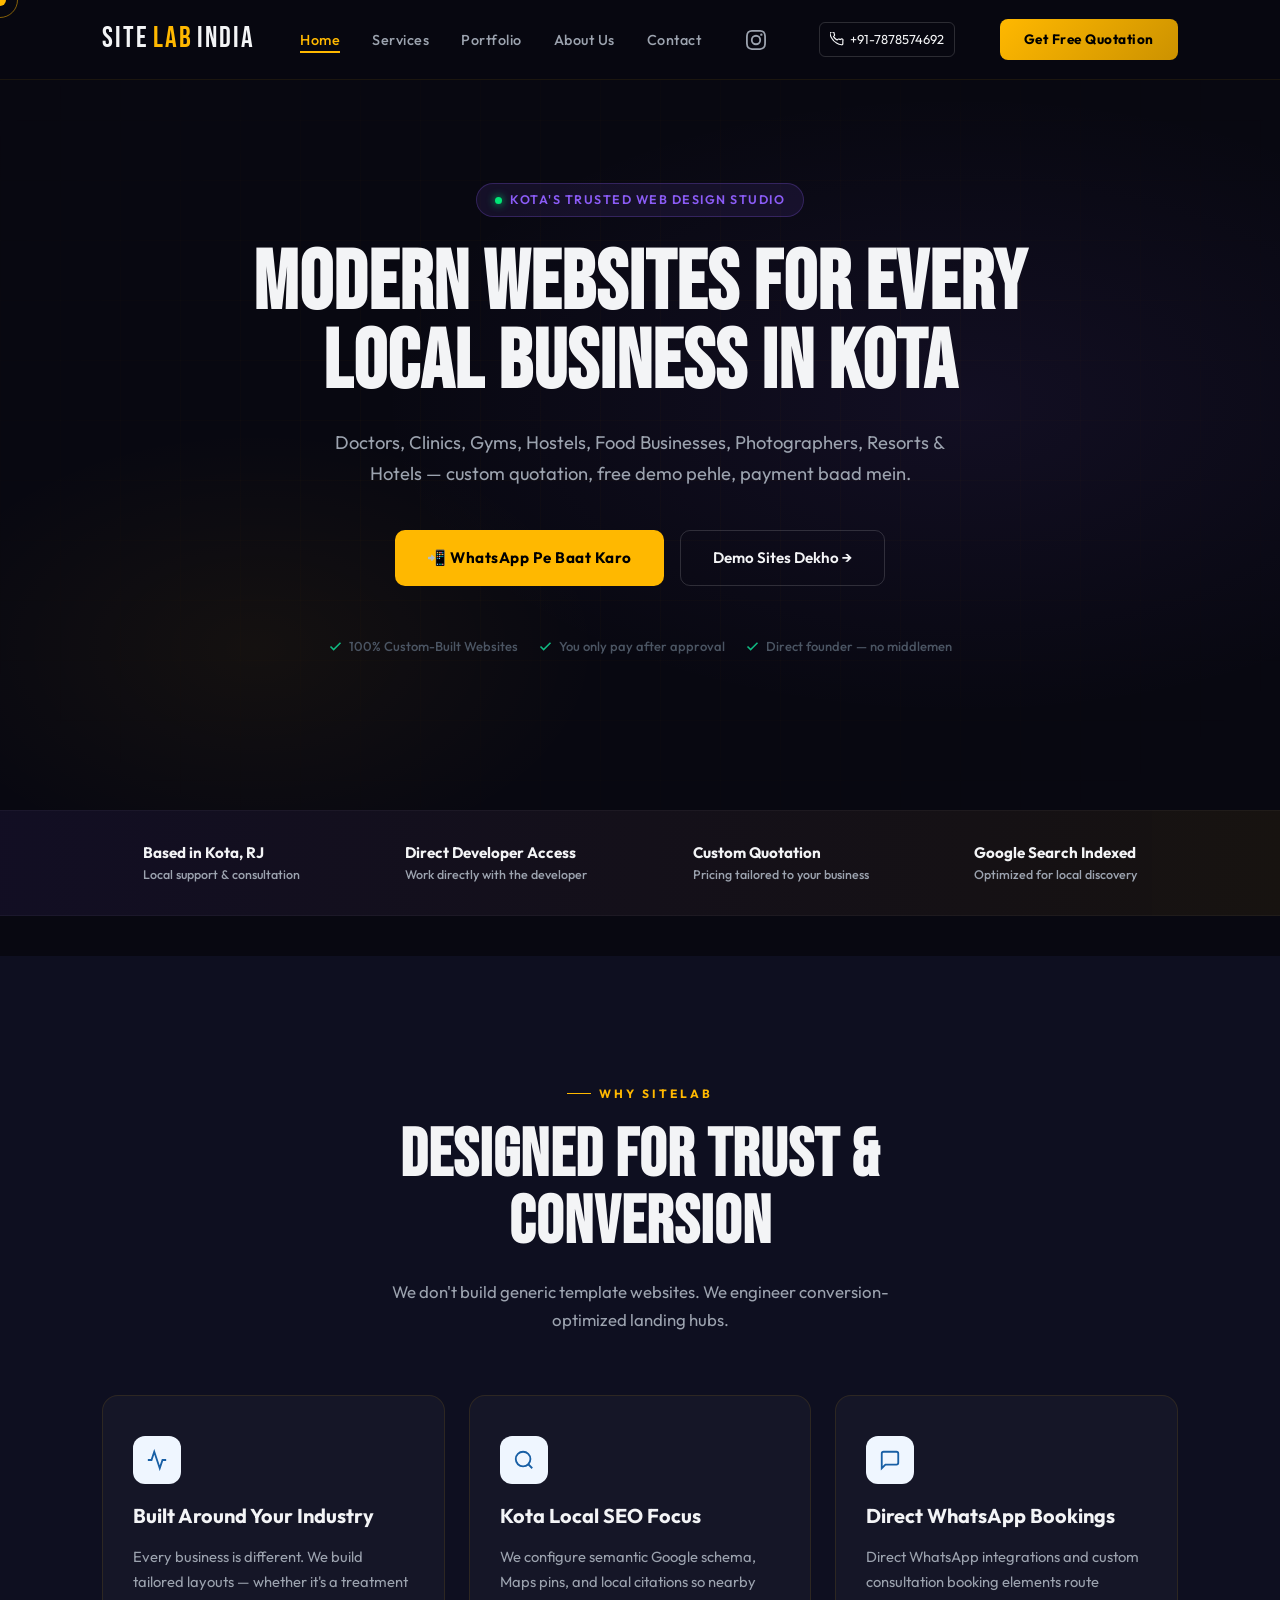
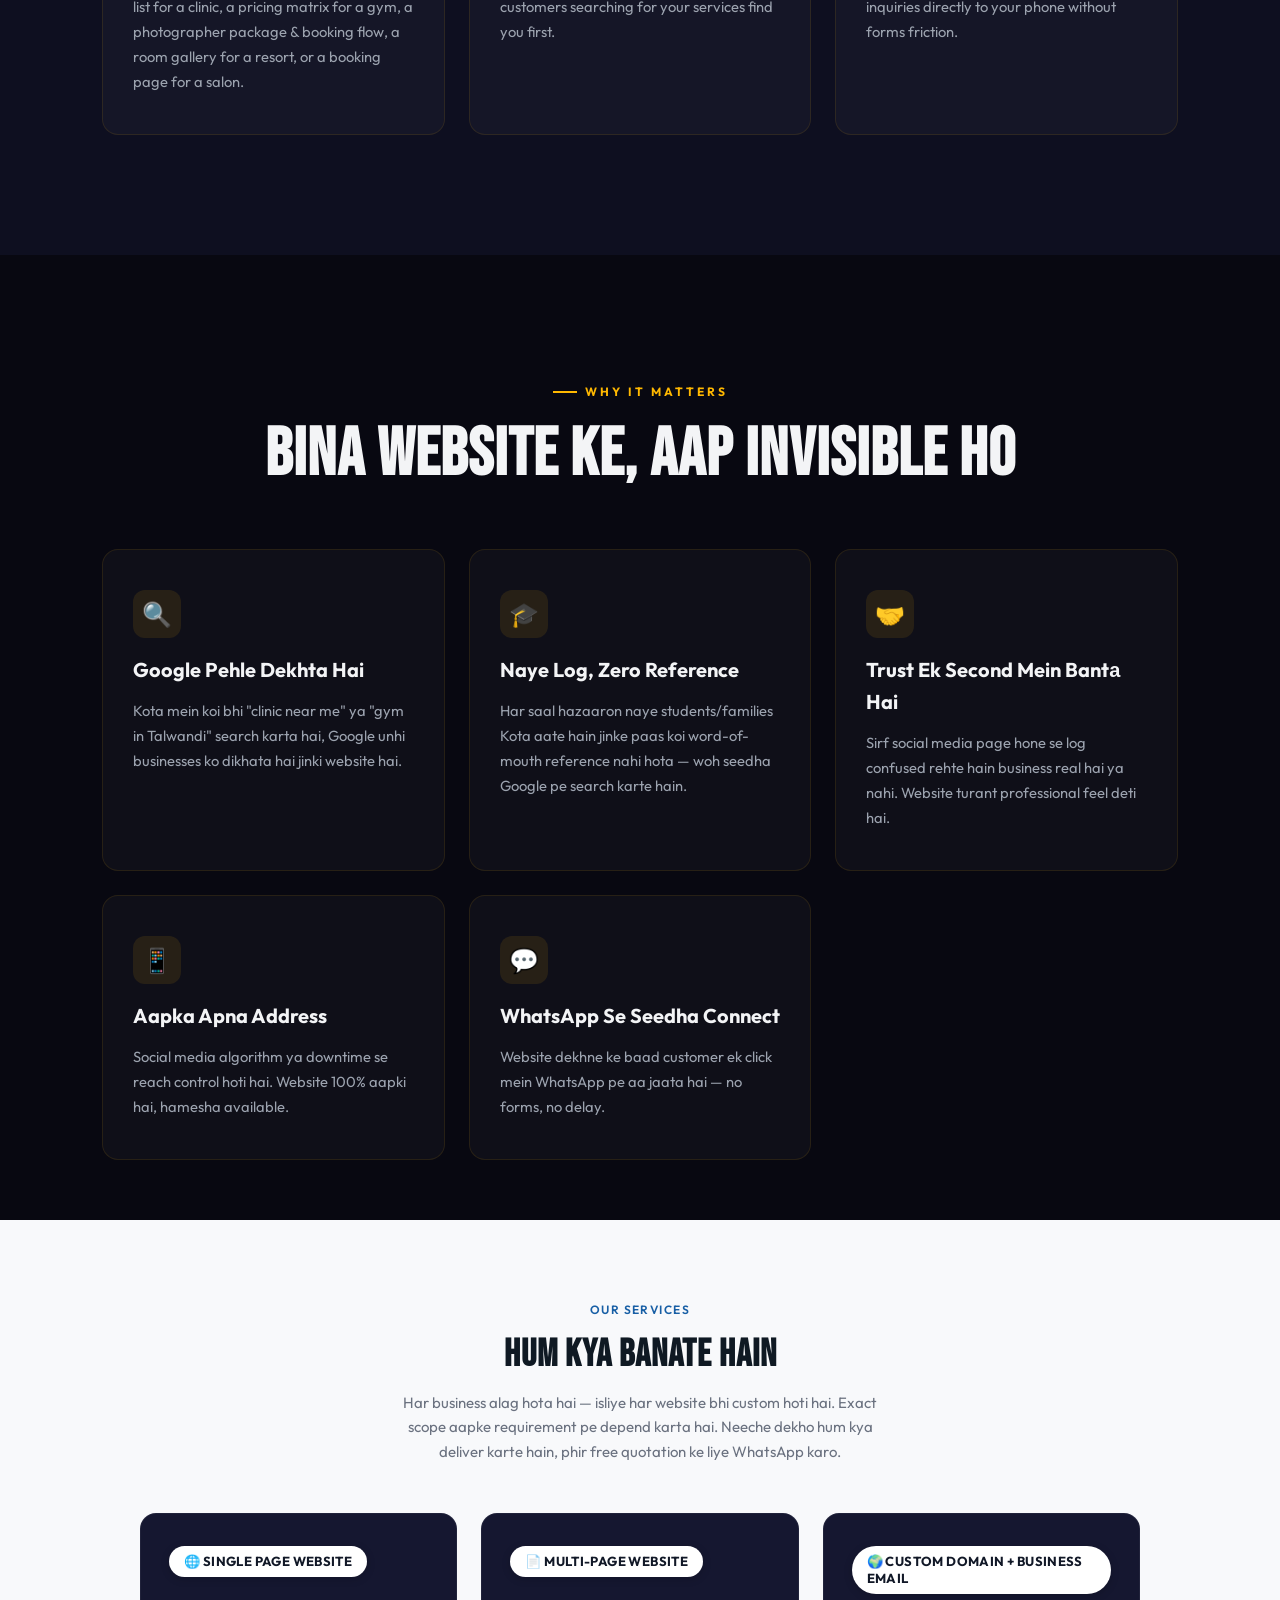
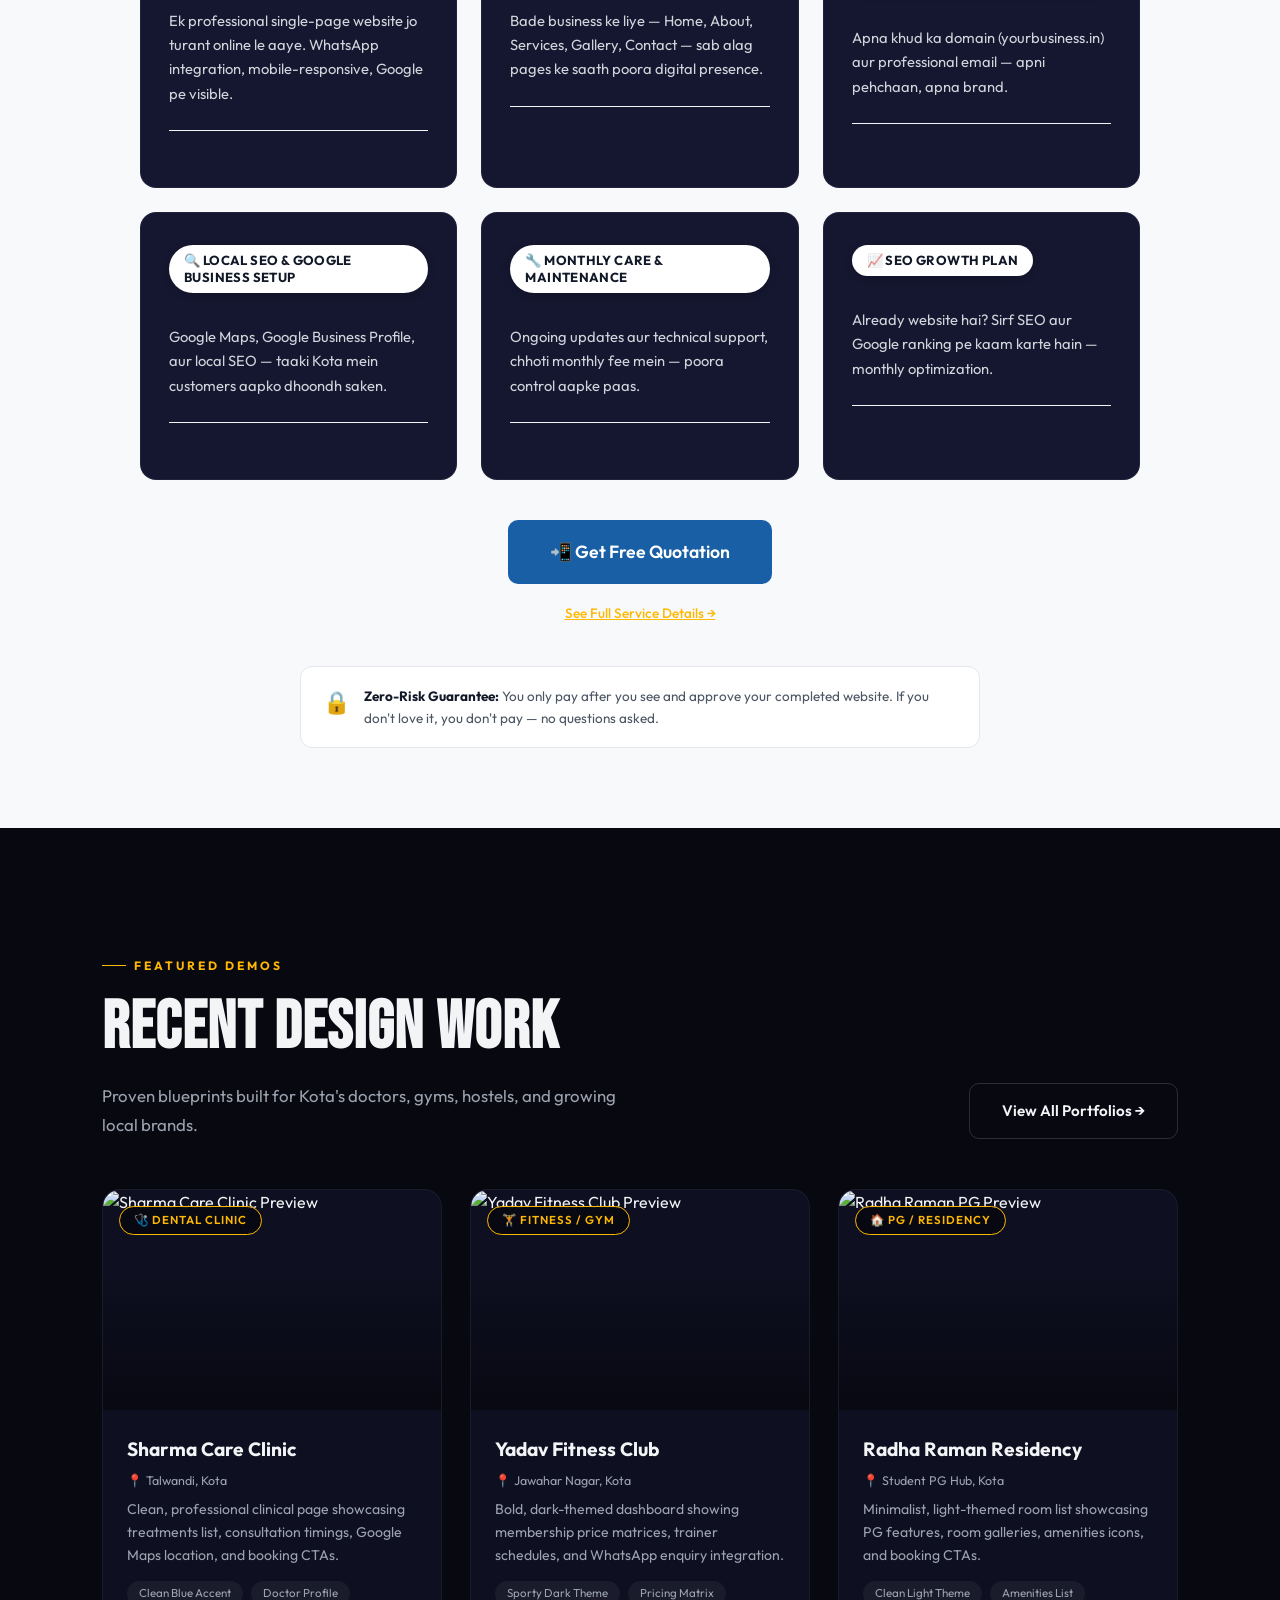
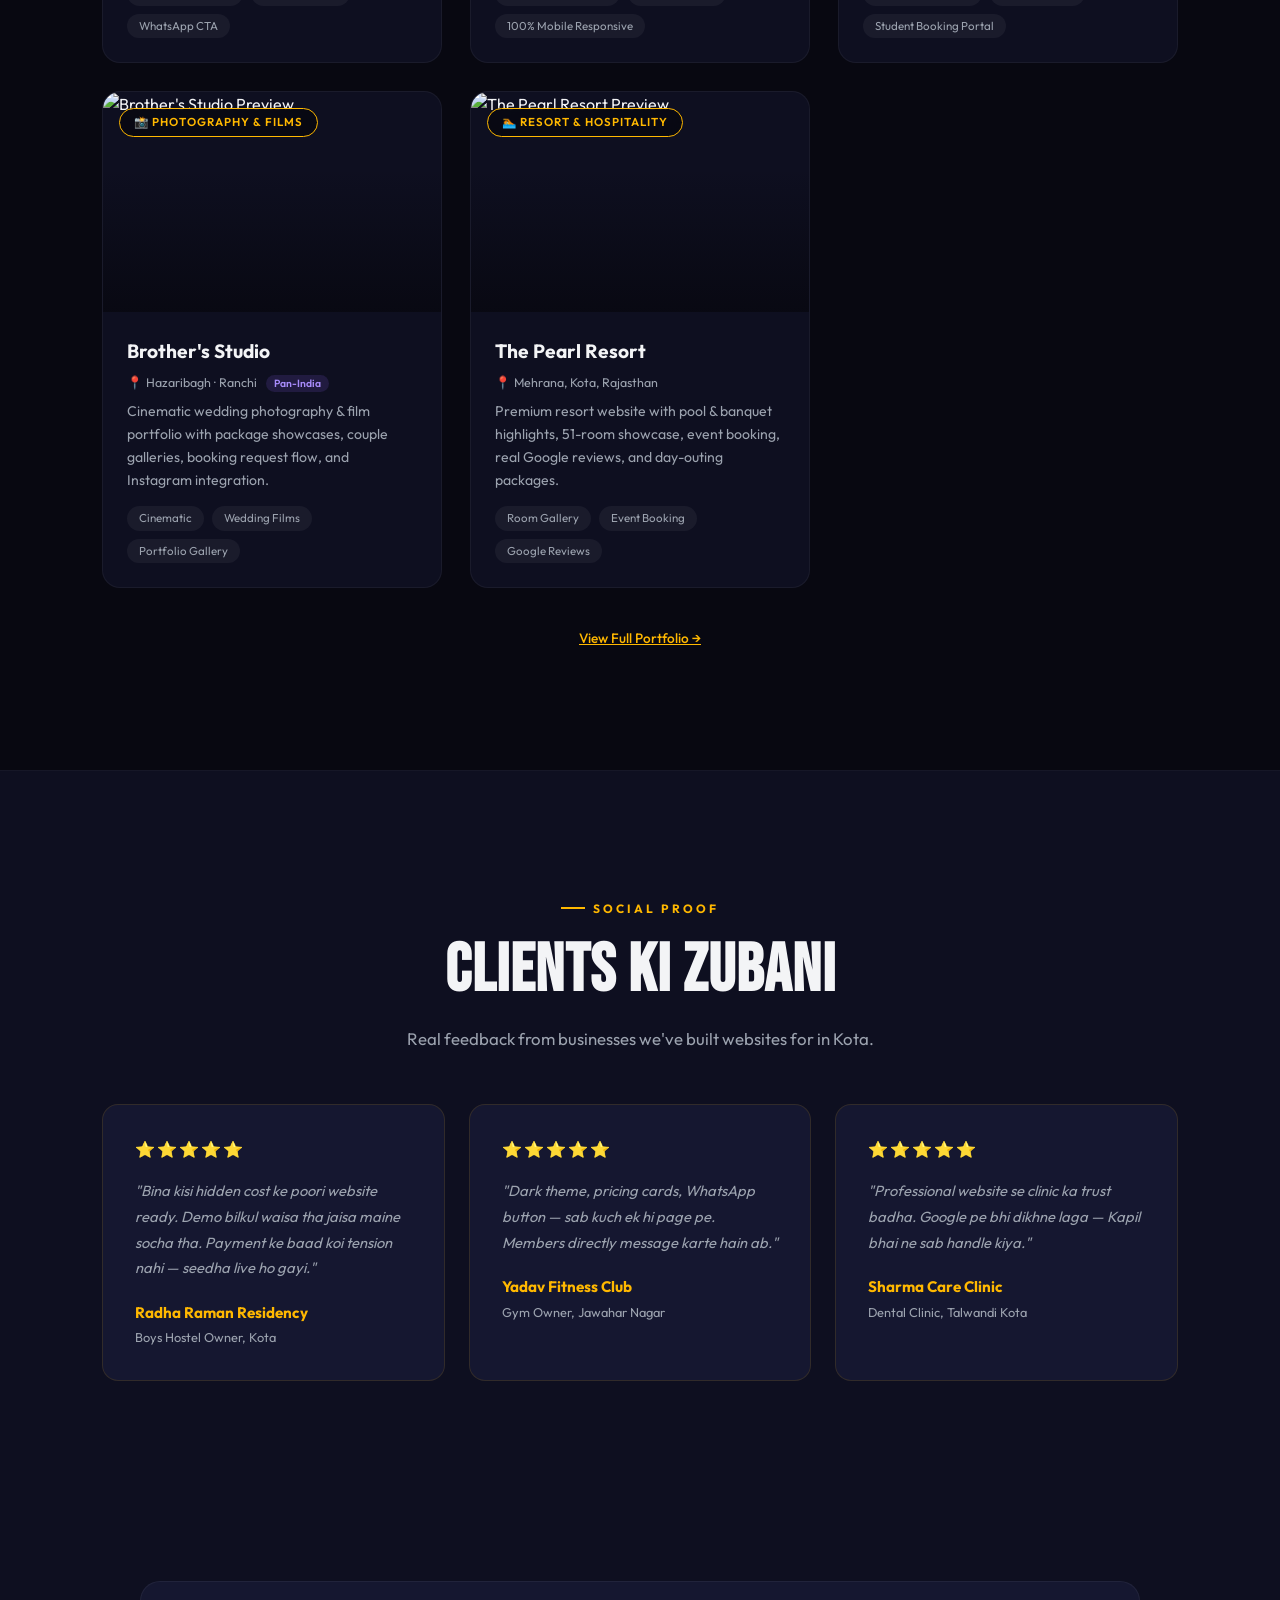
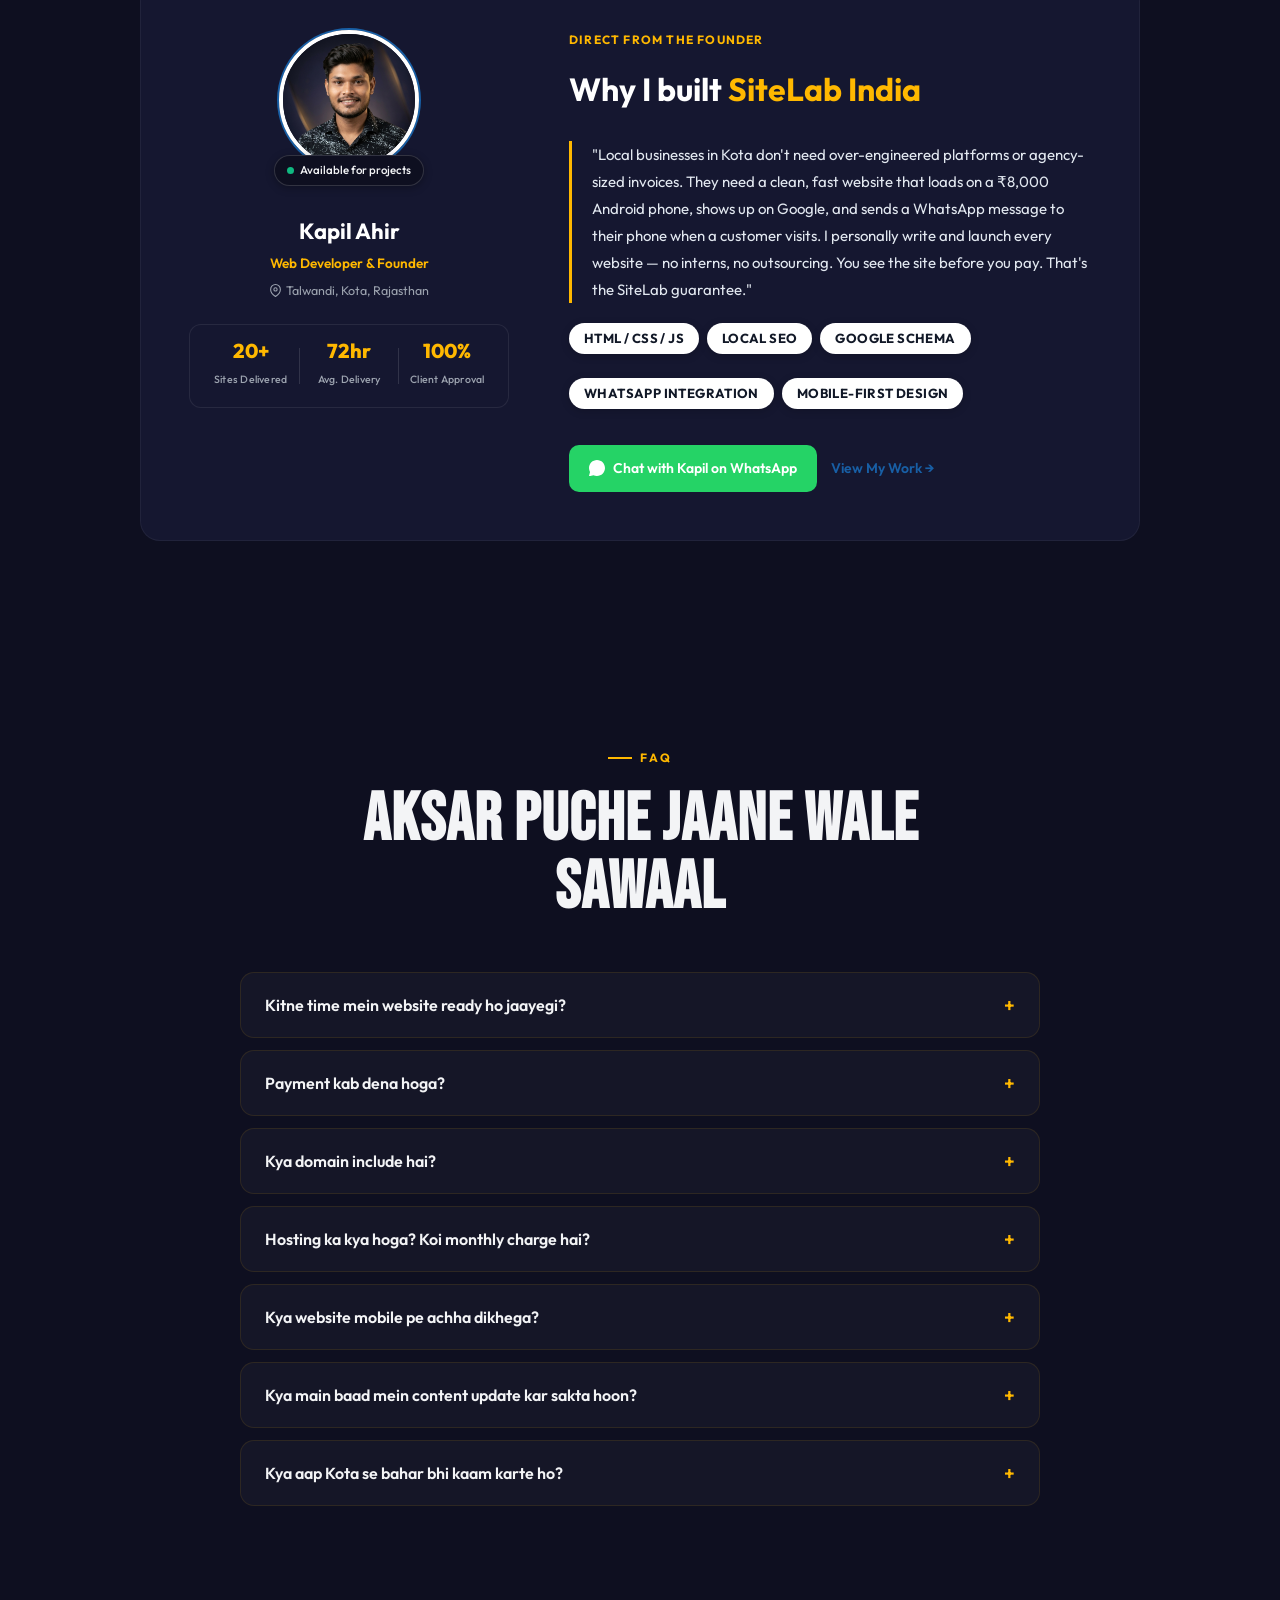
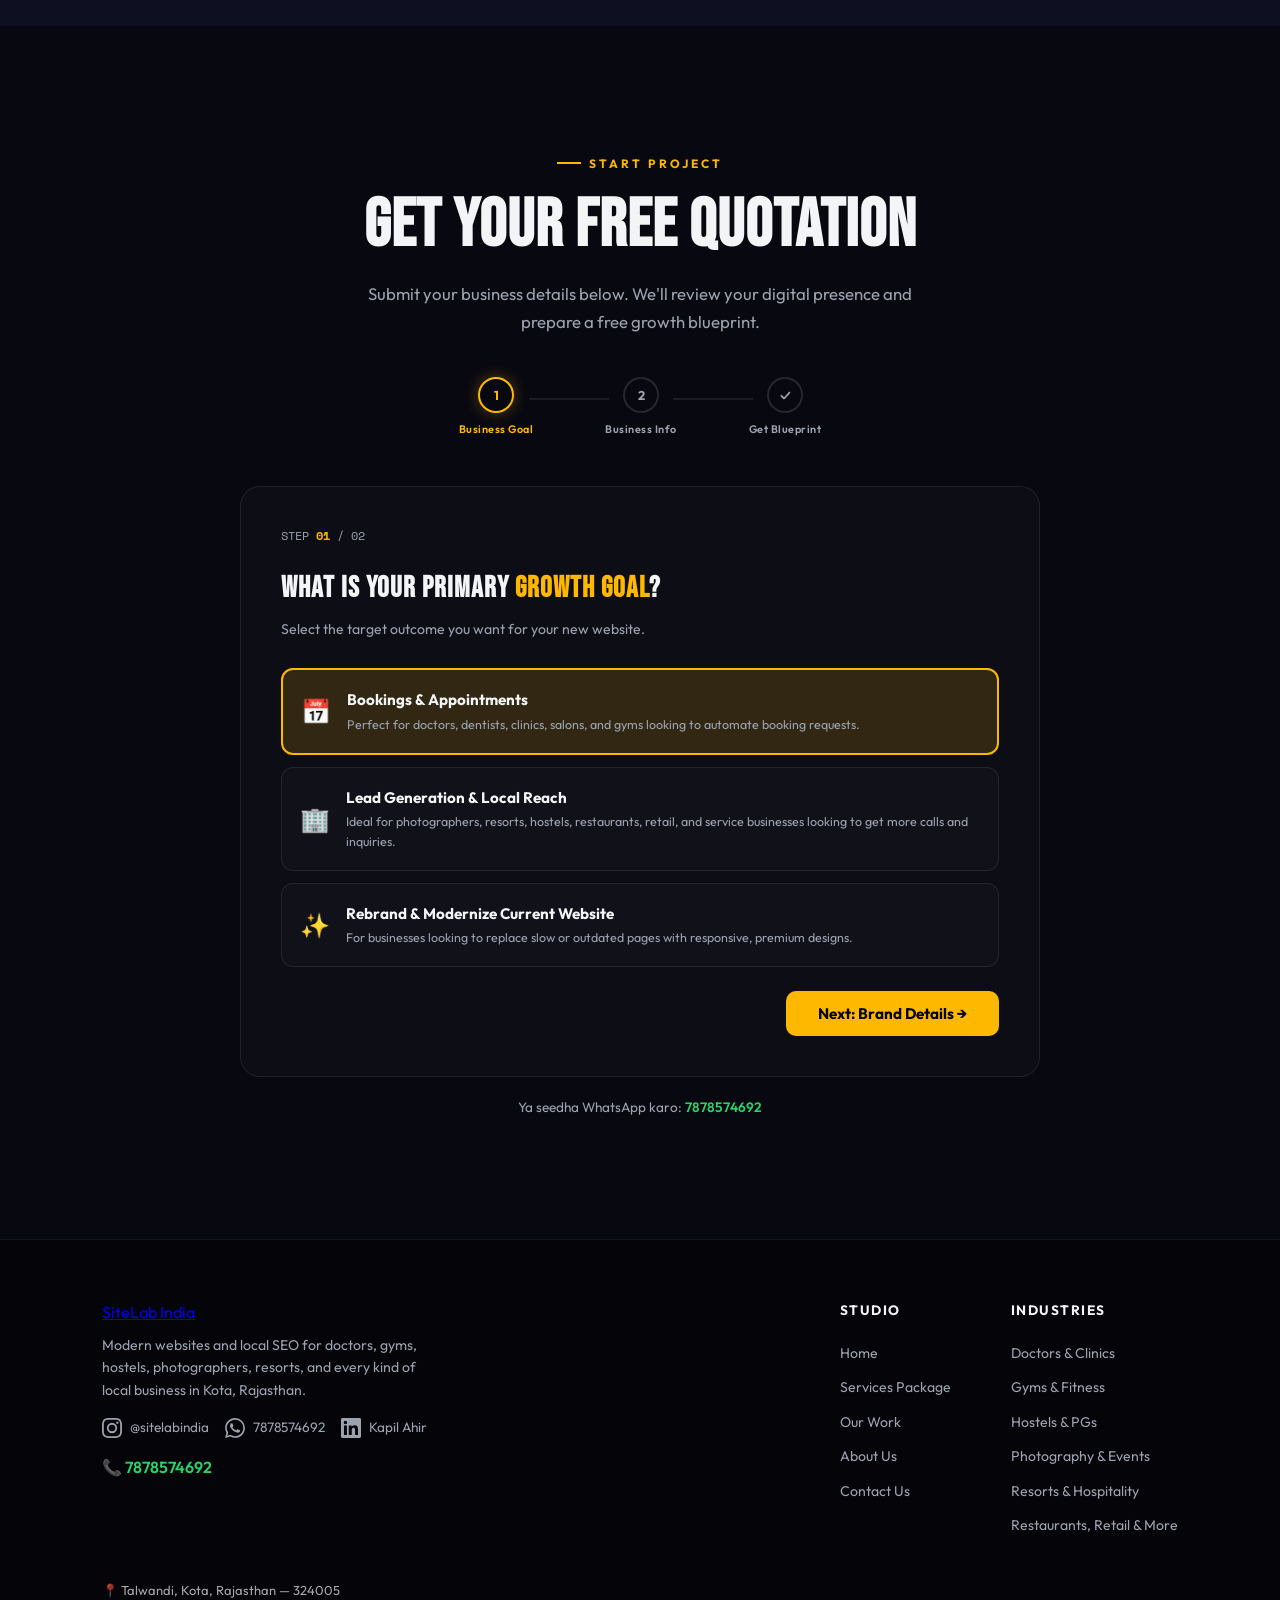
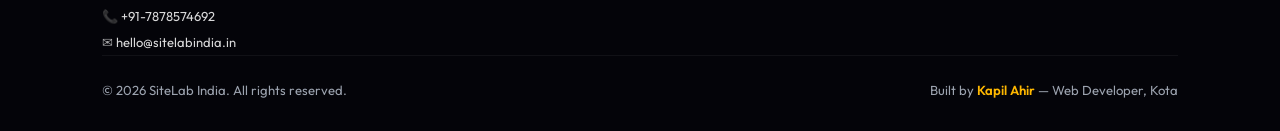
==== commit 0bee6c28: "Revert "cssnpk: Full design system upgrade — Blueprint Studio direction" This reverts commit 3b62933" ====
--- a/index.html
+++ b/index.html
@@ -10,7 +10,7 @@
   <link rel="canonical" href="https://sitelabindia.in/">
   <link rel="preconnect" href="https://fonts.googleapis.com">
   <link rel="preconnect" href="https://fonts.gstatic.com" crossorigin>
-  <link href="https://fonts.googleapis.com/css2?family=Fraunces:ital,wght@0,400;0,600;0,700;1,500&family=IBM+Plex+Sans:wght@400;500;600;700&family=IBM+Plex+Mono:wght@400;500&display=swap" rel="stylesheet">
+  <link href="https://fonts.googleapis.com/css2?family=Bebas+Neue&family=Outfit:wght@300;400;500;600;700&family=Space+Mono:wght@400;700&display=swap" rel="stylesheet">
   <link rel="stylesheet" href="style.css">
 
   <!-- Google tag (gtag.js) -->
@@ -162,12 +162,13 @@
   </div>
 
   <!-- HERO SECTION -->
-  <section id="hero" class="hero" style="min-height: 90vh; display: flex; align-items: center; padding-top: 150px; position: relative; overflow: hidden;">
-    <div style="position: absolute; inset: 0; background: radial-gradient(ellipse 65% 55% at 75% 50%, rgba(43, 95, 204, 0.08) 0%, transparent 70%), radial-gradient(ellipse 45% 45% at 20% 80%, rgba(255, 184, 0, 0.05) 0%, transparent 60%); z-index: 0;"></div>
+  <section id="hero" style="min-height: 90vh; display: flex; align-items: center; padding-top: 150px; position: relative; overflow: hidden;">
+    <div style="position: absolute; inset: 0; background: radial-gradient(ellipse 65% 55% at 75% 50%, rgba(139, 92, 246, 0.08) 0%, transparent 70%), radial-gradient(ellipse 45% 45% at 20% 80%, rgba(255, 184, 0, 0.05) 0%, transparent 60%); z-index: 0;"></div>
+    <div style="position: absolute; inset: 0; background-image: linear-gradient(rgba(255, 184, 0, 0.02) 1px, transparent 1px), linear-gradient(90deg, rgba(255, 184, 0, 0.02) 1px, transparent 1px); background-size: 60px 60px; mask-image: radial-gradient(ellipse 80% 80% at center, black 30%, transparent 80%); z-index: 0;"></div>
     
     <div style="position: relative; z-index: 1; max-width: 800px; margin: 0 auto; text-align: center;">
-      <div style="display: inline-flex; align-items: center; gap: 8px; background: rgba(43, 95, 204, 0.12); border: 1px solid rgba(43, 95, 204, 0.3); padding: 6px 18px; border-radius: 100px; font-family: var(--font-mono); font-size: 0.78rem; font-weight: 600; letter-spacing: 1.5px; text-transform: uppercase; color: var(--blueprint-soft); margin-bottom: 28px; animation: fadeUp 0.8s ease both;">
-        <span style="width: 7px; height: 7px; background: var(--whatsapp); border-radius: 50%; box-shadow: 0 0 8px var(--whatsapp); animation: pulse 2s infinite;"></span> Kota's Trusted Web Design Studio
+      <div style="display: inline-flex; align-items: center; gap: 8px; background: rgba(139, 92, 246, 0.1); border: 1px solid rgba(139, 92, 246, 0.25); padding: 6px 18px; border-radius: 100px; font-size: 0.78rem; font-weight: 600; letter-spacing: 1.5px; text-transform: uppercase; color: var(--violet); margin-bottom: 28px; animation: fadeUp 0.8s ease both;">
+        <span style="width: 7px; height: 7px; background: #00e676; border-radius: 50%; box-shadow: 0 0 8px #00e676; animation: pulse 2s infinite;"></span> Kota's Trusted Web Design Studio
       </div>
       
       <h1 class="section-title" style="font-size: clamp(2.8rem, 6.5vw, 5.5rem); line-height: 0.95; margin-bottom: 24px; animation: fadeUp 0.8s ease 0.15s both;">
@@ -179,10 +180,7 @@
       </p>
       
       <div style="display: flex; gap: 16px; justify-content: center; flex-wrap: wrap; animation: fadeUp 0.8s ease 0.45s both; margin-bottom: 50px;">
-        <a href="https://wa.me/917878574692?text=Hello%20Kapil%20bhai%2C%20website%20banwani%20hai%2C%20baat%20karni%20thi" target="_blank" class="btn-primary">
-          <svg width="18" height="18" viewBox="0 0 24 24" fill="currentColor" aria-hidden="true"><path d="M17.472 14.382c-.297-.149-1.758-.867-2.03-.967-.273-.099-.471-.148-.67.15-.197.297-.767.966-.94 1.164-.173.199-.347.223-.644.075-.297-.15-1.255-.463-2.39-1.475-.883-.788-1.48-1.761-1.653-2.059-.173-.297-.018-.458.13-.606.134-.133.298-.347.446-.52.149-.174.198-.298.298-.497.099-.198.05-.371-.025-.52-.075-.149-.669-1.612-.916-2.207-.242-.579-.487-.5-.669-.51-.173-.008-.371-.01-.57-.01-.198 0-.52.074-.792.372-.272.297-1.04 1.016-1.04 2.479 0 1.462 1.065 2.875 1.213 3.074.149.198 2.096 3.2 5.077 4.487.709.306 1.262.489 1.694.625.712.227 1.36.195 1.871.118.571-.085 1.758-.719 2.006-1.413.248-.694.248-1.289.173-1.413-.074-.124-.272-.198-.57-.347z"/><path d="M11.997 0C5.372 0 0 5.373 0 12c0 2.117.554 4.103 1.522 5.832L.043 23.747a.5.5 0 00.614.625l5.988-1.573A11.95 11.95 0 0012 24c6.627 0 12-5.373 12-12 0-6.628-5.373-12-12.003-12z" fill-rule="evenodd" clip-rule="evenodd"/></svg>
-          WhatsApp Pe Baat Karo
-        </a>
+        <a href="https://wa.me/917878574692?text=Hello%20Kapil%20bhai%2C%20website%20banwani%20hai%2C%20baat%20karni%20thi" target="_blank" class="btn-primary">📲 WhatsApp Pe Baat Karo</a>
         <a href="portfolio/" class="btn-secondary">Demo Sites Dekho →</a>
       </div>
       <div class="hero-trust-strip">
@@ -243,7 +241,7 @@
       <!-- OUTCOME 1 -->
       <div class="service-card reveal visible">
         <div class="feature-icon-wrap">
-          <svg width="22" height="22" viewBox="0 0 24 24" fill="none" stroke="currentColor" stroke-width="1.75" stroke-linecap="round" stroke-linejoin="round" aria-hidden="true"><path d="M22 12h-4l-3 9L9 3l-3 9H2"/></svg>
+          <svg width="22" height="22" viewBox="0 0 24 24" fill="none" stroke="currentColor" stroke-width="2" aria-hidden="true"><path d="M22 12h-4l-3 9L9 3l-3 9H2"/></svg>
         </div>
         <h3>Built Around Your Industry</h3>
         <p>Every business is different. We build tailored layouts — whether it's a treatment list for a clinic, a pricing matrix for a gym, a photographer package &amp; booking flow, a room gallery for a resort, or a booking page for a salon.</p>
@@ -252,7 +250,7 @@
       <!-- OUTCOME 2 -->
       <div class="service-card reveal visible">
         <div class="feature-icon-wrap">
-          <svg width="22" height="22" viewBox="0 0 24 24" fill="none" stroke="currentColor" stroke-width="1.75" stroke-linecap="round" stroke-linejoin="round" aria-hidden="true"><circle cx="11" cy="11" r="8"/><path d="m21 21-4.3-4.3"/></svg>
+          <svg width="22" height="22" viewBox="0 0 24 24" fill="none" stroke="currentColor" stroke-width="2" aria-hidden="true"><circle cx="11" cy="11" r="8"/><path d="M21 21l-4.35-4.35"/></svg>
         </div>
         <h3>Kota Local SEO Focus</h3>
         <p>We configure semantic Google schema, Maps pins, and local citations so nearby customers searching for your services find you first.</p>
@@ -261,7 +259,7 @@
       <!-- OUTCOME 3 -->
       <div class="service-card reveal visible">
         <div class="feature-icon-wrap">
-          <svg width="22" height="22" viewBox="0 0 24 24" fill="none" stroke="currentColor" stroke-width="1.75" stroke-linecap="round" stroke-linejoin="round" aria-hidden="true"><path d="M7.9 20A9 9 0 1 0 4 16.1L2 22z"/></svg>
+          <svg width="22" height="22" viewBox="0 0 24 24" fill="none" stroke="currentColor" stroke-width="2" aria-hidden="true"><path d="M21 15a2 2 0 01-2 2H7l-4 4V5a2 2 0 012-2h14a2 2 0 012 2z"/></svg>
         </div>
         <h3>Direct WhatsApp Bookings</h3>
         <p>Direct WhatsApp integrations and custom consultation booking elements route inquiries directly to your phone without forms friction.</p>
@@ -280,40 +278,40 @@
     <div style="display: grid; grid-template-columns: repeat(auto-fit, minmax(280px, 1fr)); gap: 24px; max-width: 1200px; margin: 0 auto;">
       
       <div class="service-card reveal visible">
-        <div class="feature-icon-wrap">
-          <svg width="22" height="22" viewBox="0 0 24 24" fill="none" stroke="currentColor" stroke-width="1.75" stroke-linecap="round" stroke-linejoin="round" aria-hidden="true"><circle cx="11" cy="11" r="8"/><path d="m21 21-4.3-4.3"/></svg>
+        <div class="feature-icon-wrap" style="background: rgba(255,184,0,0.1); display: flex; align-items: center; justify-content: center;">
+          <span style="font-size: 1.5rem;">🔍</span>
         </div>
         <h3>Google Pehle Dekhta Hai</h3>
         <p>Kota mein koi bhi "clinic near me" ya "gym in Talwandi" search karta hai, Google unhi businesses ko dikhata hai jinki website hai.</p>
       </div>
 
       <div class="service-card reveal visible">
-        <div class="feature-icon-wrap">
-          <svg width="22" height="22" viewBox="0 0 24 24" fill="none" stroke="currentColor" stroke-width="1.75" stroke-linecap="round" stroke-linejoin="round" aria-hidden="true"><path d="M21.42 10.922a1 1 0 0 0-.019-1.838L12.83 5.18a2 2 0 0 0-1.66 0L2.6 9.08a1 1 0 0 0 0 1.832l8.57 3.908a2 2 0 0 0 1.66 0z"/><path d="M22 10v6"/><path d="M6 12.5V16a6 3 0 0 0 12 0v-3.5"/></svg>
+        <div class="feature-icon-wrap" style="background: rgba(255,184,0,0.1); display: flex; align-items: center; justify-content: center;">
+          <span style="font-size: 1.5rem;">🎓</span>
         </div>
         <h3>Naye Log, Zero Reference</h3>
         <p>Har saal hazaaron naye students/families Kota aate hain jinke paas koi word-of-mouth reference nahi hota — woh seedha Google pe search karte hain.</p>
       </div>
 
       <div class="service-card reveal visible">
-        <div class="feature-icon-wrap">
-          <svg width="22" height="22" viewBox="0 0 24 24" fill="none" stroke="currentColor" stroke-width="1.75" stroke-linecap="round" stroke-linejoin="round" aria-hidden="true"><path d="m11 17 2 2a1 1 0 0 0 1.4 0l4.3-4.3a1 1 0 0 0 0-1.4l-2.6-2.6a1 1 0 0 0-1.4 0L13 12"/><path d="m13 6 3 3a1 1 0 0 1 0 1.4L13.7 12.7a1 1 0 0 1-1.4 0L10 10.4a1 1 0 0 1 0-1.4L12.3 6.7a1 1 0 0 1 1.4 0z"/><path d="m18 11 3.3-3.3a1 1 0 0 0 0-1.4l-2.6-2.6a1 1 0 0 0-1.4 0L14 7"/><path d="m2 14 6 6a2 2 0 0 0 2.8 0l1.9-1.9"/><path d="M2 14l6-6a2 2 0 0 1 2.8 0l1.2 1.2"/></svg>
-        </div>
-        <h3>Trust Ek Second Mein Banta Hai</h3>
+        <div class="feature-icon-wrap" style="background: rgba(255,184,0,0.1); display: flex; align-items: center; justify-content: center;">
+          <span style="font-size: 1.5rem;">🤝</span>
+        </div>
+        <h3>Trust Ek Second Mein Bantа Hai</h3>
         <p>Sirf social media page hone se log confused rehte hain business real hai ya nahi. Website turant professional feel deti hai.</p>
       </div>
 
       <div class="service-card reveal visible">
-        <div class="feature-icon-wrap">
-          <svg width="22" height="22" viewBox="0 0 24 24" fill="none" stroke="currentColor" stroke-width="1.75" stroke-linecap="round" stroke-linejoin="round" aria-hidden="true"><rect width="14" height="20" x="5" y="2" rx="2" ry="2"/><path d="M12 18h.01"/></svg>
+        <div class="feature-icon-wrap" style="background: rgba(255,184,0,0.1); display: flex; align-items: center; justify-content: center;">
+          <span style="font-size: 1.5rem;">📱</span>
         </div>
         <h3>Aapka Apna Address</h3>
         <p>Social media algorithm ya downtime se reach control hoti hai. Website 100% aapki hai, hamesha available.</p>
       </div>
 
       <div class="service-card reveal visible">
-        <div class="feature-icon-wrap">
-          <svg width="22" height="22" viewBox="0 0 24 24" fill="none" stroke="currentColor" stroke-width="1.75" stroke-linecap="round" stroke-linejoin="round" aria-hidden="true"><path d="M7.9 20A9 9 0 1 0 4 16.1L2 22z"/></svg>
+        <div class="feature-icon-wrap" style="background: rgba(255,184,0,0.1); display: flex; align-items: center; justify-content: center;">
+          <span style="font-size: 1.5rem;">💬</span>
         </div>
         <h3>WhatsApp Se Seedha Connect</h3>
         <p>Website dekhne ke baad customer ek click mein WhatsApp pe aa jaata hai — no forms, no delay.</p>
@@ -333,42 +331,42 @@
 
       <div class="pricing-card">
         <div class="pricing-card-inner">
-          <div class="badge"><svg width="14" height="14" viewBox="0 0 24 24" fill="none" stroke="currentColor" stroke-width="1.75" stroke-linecap="round" stroke-linejoin="round" aria-hidden="true"><circle cx="12" cy="12" r="10"/><path d="M12 2a14.5 14.5 0 0 0 0 20 14.5 14.5 0 0 0 0-20"/><path d="M2 12h20"/></svg> Single Page Website</div>
+          <div class="badge-pill">🌐 Single Page Website</div>
           <div class="plan-tagline" style="margin-top:16px;">Ek professional single-page website jo turant online le aaye. WhatsApp integration, mobile-responsive, Google pe visible.</div>
         </div>
       </div>
 
       <div class="pricing-card">
         <div class="pricing-card-inner">
-          <div class="badge"><svg width="14" height="14" viewBox="0 0 24 24" fill="none" stroke="currentColor" stroke-width="1.75" stroke-linecap="round" stroke-linejoin="round" aria-hidden="true"><path d="M15 2H6a2 2 0 0 0-2 2v16a2 2 0 0 0 2 2h12a2 2 0 0 0 2-2V7Z"/><path d="M14 2v4a2 2 0 0 0 2 2h4"/><path d="M10 9H8"/><path d="M16 13H8"/><path d="M16 17H8"/></svg> Multi-Page Website</div>
+          <div class="badge-pill">📄 Multi-Page Website</div>
           <div class="plan-tagline" style="margin-top:16px;">Bade business ke liye — Home, About, Services, Gallery, Contact — sab alag pages ke saath poora digital presence.</div>
         </div>
       </div>
 
       <div class="pricing-card">
         <div class="pricing-card-inner">
-          <div class="badge"><svg width="14" height="14" viewBox="0 0 24 24" fill="none" stroke="currentColor" stroke-width="1.75" stroke-linecap="round" stroke-linejoin="round" aria-hidden="true"><circle cx="12" cy="12" r="10"/><path d="M12 2a14.5 14.5 0 0 0 0 20 14.5 14.5 0 0 0 0-20"/><path d="M2 12h20"/></svg> Custom Domain + Email</div>
+          <div class="badge-pill">🌍 Custom Domain + Business Email</div>
           <div class="plan-tagline" style="margin-top:16px;">Apna khud ka domain (yourbusiness.in) aur professional email — apni pehchaan, apna brand.</div>
         </div>
       </div>
 
       <div class="pricing-card">
         <div class="pricing-card-inner">
-          <div class="badge"><svg width="14" height="14" viewBox="0 0 24 24" fill="none" stroke="currentColor" stroke-width="1.75" stroke-linecap="round" stroke-linejoin="round" aria-hidden="true"><circle cx="11" cy="11" r="8"/><path d="m21 21-4.3-4.3"/></svg> Local SEO &amp; Google Maps</div>
+          <div class="badge-pill">🔍 Local SEO &amp; Google Business Setup</div>
           <div class="plan-tagline" style="margin-top:16px;">Google Maps, Google Business Profile, aur local SEO — taaki Kota mein customers aapko dhoondh saken.</div>
         </div>
       </div>
 
       <div class="pricing-card">
         <div class="pricing-card-inner">
-          <div class="badge"><svg width="14" height="14" viewBox="0 0 24 24" fill="none" stroke="currentColor" stroke-width="1.75" stroke-linecap="round" stroke-linejoin="round" aria-hidden="true"><path d="M14.7 6.3a1 1 0 0 0 0 1.4l1.6 1.6a1 1 0 0 0 1.4 0l3.77-3.77a6 6 0 0 1-7.94 7.94l-6.91 6.91a2.12 2.12 0 0 1-3-3l6.91-6.91a6 6 0 0 1 7.94-7.94l-3.76 3.76z"/></svg> Care &amp; Maintenance</div>
+          <div class="badge-pill">🔧 Monthly Care &amp; Maintenance</div>
           <div class="plan-tagline" style="margin-top:16px;">Ongoing updates aur technical support, chhoti monthly fee mein — poora control aapke paas.</div>
         </div>
       </div>
 
       <div class="pricing-card">
         <div class="pricing-card-inner">
-          <div class="badge"><svg width="14" height="14" viewBox="0 0 24 24" fill="none" stroke="currentColor" stroke-width="1.75" stroke-linecap="round" stroke-linejoin="round" aria-hidden="true"><polyline points="22 7 13.5 15.5 8.5 10.5 2 17"/><polyline points="16 7 22 7 22 13"/></svg> SEO Growth Plan</div>
+          <div class="badge-pill">📈 SEO Growth Plan</div>
           <div class="plan-tagline" style="margin-top:16px;">Already website hai? Sirf SEO aur Google ranking pe kaam karte hain — monthly optimization.</div>
         </div>
       </div>
@@ -376,7 +374,7 @@
     </div>
 
     <div style="text-align: center; margin-top: 40px;">
-      <a href="#getstarted" class="plan-cta plan-cta--primary" style="display: inline-block; padding: 16px 40px; font-size: 1.1rem;">Get Free Quotation →</a>
+      <a href="#getstarted" class="plan-cta plan-cta--primary" style="display: inline-block; padding: 16px 40px; font-size: 1.1rem;">📲 Get Free Quotation</a>
       <div style="margin-top: 16px;">
         <a href="services/" class="wa-fallback" style="color: var(--gold); font-weight: 500;">See Full Service Details →</a>
       </div>
@@ -384,8 +382,8 @@
 
     <!-- Guarantee strip -->
     <div class="pricing-guarantee">
-      <span class="guarantee-icon"><svg width="24" height="24" viewBox="0 0 24 24" fill="none" stroke="var(--gold)" stroke-width="1.75" stroke-linecap="round" stroke-linejoin="round" aria-hidden="true"><path d="M20 13c0 5-3.5 7.5-7.66 8.95a1 1 0 0 1-.67-.01C7.5 20.5 4 18 4 13V6a1 1 0 0 1 1-1c2 0 4.5-1.2 6.24-2.72a1.17 1.17 0 0 1 1.52 0C14.51 3.81 17 5 19 5a1 1 0 0 1 1 1z"/><path d="m9 12 2 2 4-4"/></svg></span>
-      <p><strong>Zero-Risk Guarantee:</strong> You only pay after you see and approve your completed website. If you don't love it, you don't pay — no questions asked. <span class="verified-stamp">✓ Verified</span></p>
+      <span class="guarantee-icon">🔒</span>
+      <p><strong>Zero-Risk Guarantee:</strong> You only pay after you see and approve your completed website. If you don't love it, you don't pay — no questions asked.</p>
     </div>
 
   </div>
@@ -409,7 +407,7 @@
         <div class="demo-preview">
           <img src="https://images.unsplash.com/photo-1629909613654-28e377c37b09?w=600&q=80" alt="Sharma Care Clinic Preview">
           <div class="demo-overlay"></div>
-          <div class="demo-category"><svg width="13" height="13" viewBox="0 0 24 24" fill="none" stroke="currentColor" stroke-width="1.75" stroke-linecap="round" stroke-linejoin="round" aria-hidden="true"><path d="M4.8 2.3A.3.3 0 1 0 5 2H4a2 2 0 0 0-2 2v5a6 6 0 0 0 6 6v0a6 6 0 0 0 6-6V4a2 2 0 0 0-2-2h-1a.2.2 0 1 0 .3.3"/><path d="M8 15v1a6 6 0 0 0 6 6v0a6 6 0 0 0 6-6v-4"/><circle cx="20" cy="10" r="2"/></svg> Dental Clinic</div>
+          <div class="demo-category">🩺 Dental Clinic</div>
         </div>
         <div class="demo-info">
           <h3>Sharma Care Clinic</h3>
@@ -428,7 +426,7 @@
         <div class="demo-preview">
           <img src="https://images.unsplash.com/photo-1534438327276-14e5300c3a48?w=600&q=80" alt="Yadav Fitness Club Preview">
           <div class="demo-overlay"></div>
-          <div class="demo-category"><svg width="13" height="13" viewBox="0 0 24 24" fill="none" stroke="currentColor" stroke-width="1.75" stroke-linecap="round" stroke-linejoin="round" aria-hidden="true"><path d="m6.5 6.5 11 11"/><path d="m21 21-1-1"/><path d="m3 3 1 1"/><path d="m18 22 4-4"/><path d="m2 6 4-4"/><path d="m3 10 7-7"/><path d="m14 21 7-7"/></svg> Fitness / Gym</div>
+          <div class="demo-category">🏋️ Fitness / Gym</div>
         </div>
         <div class="demo-info">
           <h3>Yadav Fitness Club</h3>
@@ -447,7 +445,7 @@
         <div class="demo-preview">
           <img src="https://images.unsplash.com/photo-1555854877-bab0e564b8d5?w=600&q=80" alt="Radha Raman PG Preview">
           <div class="demo-overlay"></div>
-          <div class="demo-category"><svg width="13" height="13" viewBox="0 0 24 24" fill="none" stroke="currentColor" stroke-width="1.75" stroke-linecap="round" stroke-linejoin="round" aria-hidden="true"><path d="m3 9 9-7 9 7v11a2 2 0 0 1-2 2H5a2 2 0 0 1-2-2z"/><polyline points="9 22 9 12 15 12 15 22"/></svg> PG / Residency</div>
+          <div class="demo-category">🏠 pg / residency</div>
         </div>
         <div class="demo-info">
           <h3>Radha Raman Residency</h3>
@@ -466,11 +464,11 @@
         <div class="demo-preview">
           <img src="https://images.unsplash.com/photo-1606216794074-735e91aa2c92?w=600&q=80" alt="Brother's Studio Preview">
           <div class="demo-overlay"></div>
-          <div class="demo-category"><svg width="13" height="13" viewBox="0 0 24 24" fill="none" stroke="currentColor" stroke-width="1.75" stroke-linecap="round" stroke-linejoin="round" aria-hidden="true"><path d="M14.5 4h-5L7 7H4a2 2 0 0 0-2 2v9a2 2 0 0 0 2 2h16a2 2 0 0 0 2-2V9a2 2 0 0 0-2-2h-3l-2.5-3z"/><circle cx="12" cy="13" r="3"/></svg> Photography &amp; Films</div>
+          <div class="demo-category">📸 Photography & Films</div>
         </div>
         <div class="demo-info">
           <h3>Brother's Studio</h3>
-          <p style="color:var(--muted);font-size:0.78rem;margin-bottom:6px">📍 Hazaribagh · Ranchi <span style="background:rgba(43,95,204,0.15);color:var(--blueprint-soft);font-size:0.65rem;padding:2px 8px;border-radius:20px;margin-left:6px;font-weight:600;font-family:var(--font-mono);">Pan-India</span></p>
+          <p style="color:var(--muted);font-size:0.78rem;margin-bottom:6px">📍 Hazaribagh · Ranchi <span style="background:rgba(139,92,246,0.15);color:#a78bfa;font-size:0.65rem;padding:2px 8px;border-radius:20px;margin-left:6px;font-weight:600;">Pan-India</span></p>
           <p>Cinematic wedding photography & film portfolio with package showcases, couple galleries, booking request flow, and Instagram integration.</p>
           <div class="demo-tags">
             <span class="demo-tag">Cinematic</span>
@@ -485,7 +483,7 @@
         <div class="demo-preview">
           <img src="https://images.unsplash.com/photo-1566073771259-6a8506099945?w=600&q=80" alt="The Pearl Resort Preview">
           <div class="demo-overlay"></div>
-          <div class="demo-category"><svg width="13" height="13" viewBox="0 0 24 24" fill="none" stroke="currentColor" stroke-width="1.75" stroke-linecap="round" stroke-linejoin="round" aria-hidden="true"><path d="M2 6c.6.5 1.2 1 2.5 1C7 7 7 5 9.5 5c2.6 0 2.4 2 5 2 2.5 0 2.5-2 5-2 1.3 0 1.9.5 2.5 1"/><path d="M2 12c.6.5 1.2 1 2.5 1 2.5 0 2.5-2 5-2 2.6 0 2.4 2 5 2 2.5 0 2.5-2 5-2 1.3 0 1.9.5 2.5 1"/><path d="M2 18c.6.5 1.2 1 2.5 1 2.5 0 2.5-2 5-2 2.6 0 2.4 2 5 2 2.5 0 2.5-2 5-2 1.3 0 1.9.5 2.5 1"/></svg> Resort &amp; Hospitality</div>
+          <div class="demo-category">🏊 Resort & Hospitality</div>
         </div>
         <div class="demo-info">
           <h3>The Pearl Resort</h3>
@@ -512,42 +510,21 @@
 
     <div class="testimonial-grid">
       <div class="testimonial-card">
-        <div class="star-rating">
-          <svg viewBox="0 0 24 24"><polygon points="12 2 15.09 8.26 22 9.27 17 14.14 18.18 21.02 12 17.77 5.82 21.02 7 14.14 2 9.27 8.91 8.26 12 2"/></svg>
-          <svg viewBox="0 0 24 24"><polygon points="12 2 15.09 8.26 22 9.27 17 14.14 18.18 21.02 12 17.77 5.82 21.02 7 14.14 2 9.27 8.91 8.26 12 2"/></svg>
-          <svg viewBox="0 0 24 24"><polygon points="12 2 15.09 8.26 22 9.27 17 14.14 18.18 21.02 12 17.77 5.82 21.02 7 14.14 2 9.27 8.91 8.26 12 2"/></svg>
-          <svg viewBox="0 0 24 24"><polygon points="12 2 15.09 8.26 22 9.27 17 14.14 18.18 21.02 12 17.77 5.82 21.02 7 14.14 2 9.27 8.91 8.26 12 2"/></svg>
-          <svg viewBox="0 0 24 24"><polygon points="12 2 15.09 8.26 22 9.27 17 14.14 18.18 21.02 12 17.77 5.82 21.02 7 14.14 2 9.27 8.91 8.26 12 2"/></svg>
-          <span class="verified-stamp">✓ Verified</span>
-        </div>
+        <div class="testimonial-stars">⭐⭐⭐⭐⭐</div>
         <p class="testimonial-text">"Bina kisi hidden cost ke poori website ready. Demo bilkul waisa tha jaisa maine socha tha. Payment ke baad koi tension nahi — seedha live ho gayi."</p>
         <div class="testimonial-name">Radha Raman Residency</div>
         <div class="testimonial-role">Boys Hostel Owner, Kota</div>
       </div>
 
       <div class="testimonial-card">
-        <div class="star-rating">
-          <svg viewBox="0 0 24 24"><polygon points="12 2 15.09 8.26 22 9.27 17 14.14 18.18 21.02 12 17.77 5.82 21.02 7 14.14 2 9.27 8.91 8.26 12 2"/></svg>
-          <svg viewBox="0 0 24 24"><polygon points="12 2 15.09 8.26 22 9.27 17 14.14 18.18 21.02 12 17.77 5.82 21.02 7 14.14 2 9.27 8.91 8.26 12 2"/></svg>
-          <svg viewBox="0 0 24 24"><polygon points="12 2 15.09 8.26 22 9.27 17 14.14 18.18 21.02 12 17.77 5.82 21.02 7 14.14 2 9.27 8.91 8.26 12 2"/></svg>
-          <svg viewBox="0 0 24 24"><polygon points="12 2 15.09 8.26 22 9.27 17 14.14 18.18 21.02 12 17.77 5.82 21.02 7 14.14 2 9.27 8.91 8.26 12 2"/></svg>
-          <svg viewBox="0 0 24 24"><polygon points="12 2 15.09 8.26 22 9.27 17 14.14 18.18 21.02 12 17.77 5.82 21.02 7 14.14 2 9.27 8.91 8.26 12 2"/></svg>
-          <span class="verified-stamp">✓ Verified</span>
-        </div>
+        <div class="testimonial-stars">⭐⭐⭐⭐⭐</div>
         <p class="testimonial-text">"Dark theme, pricing cards, WhatsApp button — sab kuch ek hi page pe. Members directly message karte hain ab."</p>
         <div class="testimonial-name">Yadav Fitness Club</div>
         <div class="testimonial-role">Gym Owner, Jawahar Nagar</div>
       </div>
 
       <div class="testimonial-card">
-        <div class="star-rating">
-          <svg viewBox="0 0 24 24"><polygon points="12 2 15.09 8.26 22 9.27 17 14.14 18.18 21.02 12 17.77 5.82 21.02 7 14.14 2 9.27 8.91 8.26 12 2"/></svg>
-          <svg viewBox="0 0 24 24"><polygon points="12 2 15.09 8.26 22 9.27 17 14.14 18.18 21.02 12 17.77 5.82 21.02 7 14.14 2 9.27 8.91 8.26 12 2"/></svg>
-          <svg viewBox="0 0 24 24"><polygon points="12 2 15.09 8.26 22 9.27 17 14.14 18.18 21.02 12 17.77 5.82 21.02 7 14.14 2 9.27 8.91 8.26 12 2"/></svg>
-          <svg viewBox="0 0 24 24"><polygon points="12 2 15.09 8.26 22 9.27 17 14.14 18.18 21.02 12 17.77 5.82 21.02 7 14.14 2 9.27 8.91 8.26 12 2"/></svg>
-          <svg viewBox="0 0 24 24"><polygon points="12 2 15.09 8.26 22 9.27 17 14.14 18.18 21.02 12 17.77 5.82 21.02 7 14.14 2 9.27 8.91 8.26 12 2"/></svg>
-          <span class="verified-stamp">✓ Verified</span>
-        </div>
+        <div class="testimonial-stars">⭐⭐⭐⭐⭐</div>
         <p class="testimonial-text">"Professional website se clinic ka trust badha. Google pe bhi dikhne laga — Kapil bhai ne sab handle kiya."</p>
         <div class="testimonial-name">Sharma Care Clinic</div>
         <div class="testimonial-role">Dental Clinic, Talwandi Kota</div>
@@ -605,7 +582,7 @@
       <!-- RIGHT: Quote + Details -->
       <div class="founder-content">
         <div class="founder-eyebrow">Direct from the founder</div>
-        <h2 class="founder-heading" style="color: #FFFFFF; font-family: var(--font-display); font-weight: 700;">Why I built <span style="color: var(--gold);">SiteLab India</span></h2>
+        <h2 class="founder-heading" style="color: #FFFFFF; font-family: 'Outfit', sans-serif; font-weight: 700;">Why I built <span style="color: var(--gold);">SiteLab India</span></h2>
 
         <blockquote class="founder-quote">
           "Local businesses in Kota don't need over-engineered platforms or agency-sized invoices.
@@ -749,13 +726,13 @@
         
         <!-- STEP 1: Project Goal -->
         <div id="step1" class="form-step active">
-          <div style="font-family: var(--font-mono); font-size: 0.72rem; color: var(--muted); margin-bottom: 20px;">STEP <span style="color: var(--gold); font-weight: 700;">01</span> / 02</div>
-          <h3 style="font-family: var(--font-display); font-size: 1.8rem; letter-spacing: 1px; margin-bottom: 6px;">What is your primary <span style="color: var(--gold);">growth goal</span>?</h3>
+          <div style="font-family: 'Space Mono', monospace; font-size: 0.72rem; color: var(--muted); margin-bottom: 20px;">STEP <span style="color: var(--gold); font-weight: 700;">01</span> / 02</div>
+          <h3 style="font-family: 'Bebas Neue', sans-serif; font-size: 1.8rem; letter-spacing: 1px; margin-bottom: 6px;">What is your primary <span style="color: var(--gold);">growth goal</span>?</h3>
           <p style="color: var(--muted); font-size: 0.88rem; margin-bottom: 28px;">Select the target outcome you want for your new website.</p>
           
           <div style="display: flex; flex-direction: column; gap: 12px; margin-bottom: 24px;">
             <div class="plan-card selected" style="cursor: pointer; text-align: left; padding: 18px; border-radius: 12px; display: flex; align-items: center; gap: 16px; background: rgba(255,184,0,0.15); border: 2px solid var(--gold);" onclick="selectGoal(this, 'Get More Bookings & Appointments')">
-              <div class="icon-box icon-box--gold" style="margin-bottom:0;"><svg width="20" height="20" viewBox="0 0 24 24" fill="none" stroke="currentColor" stroke-width="1.75" stroke-linecap="round" stroke-linejoin="round" aria-hidden="true"><path d="M8 2v4"/><path d="M16 2v4"/><rect width="18" height="18" x="3" y="4" rx="2"/><path d="M3 10h18"/></svg></div>
+              <span style="font-size: 1.5rem;">📅</span>
               <div>
                 <h4 style="font-weight: 700; font-size: 0.95rem;">Bookings &amp; Appointments</h4>
                 <p style="color: var(--muted); font-size: 0.78rem; margin-top: 2px;">Perfect for doctors, dentists, clinics, salons, and gyms looking to automate booking requests.</p>
@@ -763,7 +740,7 @@
             </div>
 
             <div class="plan-card" style="cursor: pointer; text-align: left; padding: 18px; border-radius: 12px; display: flex; align-items: center; gap: 16px; background: rgba(255,255,255,0.02); border: 1.5px solid rgba(255,255,255,0.08);" onclick="selectGoal(this, 'Increase Local Enquiries &amp; Leads')">
-              <div class="icon-box" style="margin-bottom:0;"><svg width="20" height="20" viewBox="0 0 24 24" fill="none" stroke="currentColor" stroke-width="1.75" stroke-linecap="round" stroke-linejoin="round" aria-hidden="true"><path d="M6 22V4a2 2 0 0 1 2-2h8a2 2 0 0 1 2 2v18Z"/><path d="M6 12H4a2 2 0 0 0-2 2v6a2 2 0 0 0 2 2h2"/><path d="M18 9h2a2 2 0 0 1 2 2v9a2 2 0 0 1-2 2h-2"/><path d="M10 6h4"/><path d="M10 10h4"/><path d="M10 14h4"/><path d="M10 18h4"/></svg></div>
+              <span style="font-size: 1.5rem;">🏢</span>
               <div>
                 <h4 style="font-weight: 700; font-size: 0.95rem;">Lead Generation &amp; Local Reach</h4>
                 <p style="color: var(--muted); font-size: 0.78rem; margin-top: 2px;">Ideal for photographers, resorts, hostels, restaurants, retail, and service businesses looking to get more calls and inquiries.</p>
@@ -771,7 +748,7 @@
             </div>
 
             <div class="plan-card" style="cursor: pointer; text-align: left; padding: 18px; border-radius: 12px; display: flex; align-items: center; gap: 16px; background: rgba(255,255,255,0.02); border: 1.5px solid rgba(255,255,255,0.08);" onclick="selectGoal(this, 'Upgrade Existing Site Identity (Redesign)')">
-              <div class="icon-box" style="margin-bottom:0;"><svg width="20" height="20" viewBox="0 0 24 24" fill="none" stroke="currentColor" stroke-width="1.75" stroke-linecap="round" stroke-linejoin="round" aria-hidden="true"><path d="m12 3-1.912 5.813a2 2 0 0 1-1.275 1.275L3 12l5.813 1.912a2 2 0 0 1 1.275 1.275L12 21l1.912-5.813a2 2 0 0 1 1.275-1.275L21 12l-5.813-1.912a2 2 0 0 1-1.275-1.275L12 3Z"/><path d="M5 3v4"/><path d="M19 17v4"/><path d="M3 5h4"/><path d="M17 19h4"/></svg></div>
+              <span style="font-size: 1.5rem;">✨</span>
               <div>
                 <h4 style="font-weight: 700; font-size: 0.95rem;">Rebrand &amp; Modernize Current Website</h4>
                 <p style="color: var(--muted); font-size: 0.78rem; margin-top: 2px;">For businesses looking to replace slow or outdated pages with responsive, premium designs.</p>
@@ -781,60 +758,57 @@
 
           <div style="display: flex; justify-content: space-between; align-items: center; flex-wrap: wrap; gap: 12px;">
             <div></div>
-            <button onclick="goStep(2)" style="background: var(--gold); color: #000; padding: 13px 32px; border-radius: 10px; font-family: var(--font-body); font-size: 0.95rem; font-weight: 700; border: none; cursor: pointer; transition: 0.2s;" onmouseover="this.style.boxShadow='0 8px 24px var(--gold-glow)'" onmouseout="this.style.boxShadow='none'">Next: Brand Details →</button>
+            <button onclick="goStep(2)" style="background: var(--gold); color: #000; padding: 13px 32px; border-radius: 10px; font-family: 'Outfit',sans-serif; font-size: 0.95rem; font-weight: 700; border: none; cursor: pointer; transition: 0.2s;" onmouseover="this.style.boxShadow='0 8px 24px var(--gold-glow)'" onmouseout="this.style.boxShadow='none'">Next: Brand Details →</button>
           </div>
         </div>
 
         <!-- STEP 2: Business & Contact Info -->
         <div id="step2" class="form-step" style="display: none;">
-          <div style="font-family: var(--font-mono); font-size: 0.72rem; color: var(--muted); margin-bottom: 20px;">STEP <span style="color: var(--gold); font-weight: 700;">02</span> / 02</div>
-          <h3 style="font-family: var(--font-display); font-size: 1.8rem; letter-spacing: -0.5px; margin-bottom: 6px;">Tell us about <span style="color: var(--gold);">your brand</span></h3>
+          <div style="font-family: 'Space Mono', monospace; font-size: 0.72rem; color: var(--muted); margin-bottom: 20px;">STEP <span style="color: var(--gold); font-weight: 700;">02</span> / 02</div>
+          <h3 style="font-family: 'Bebas Neue', sans-serif; font-size: 1.8rem; letter-spacing: 1px; margin-bottom: 6px;">Tell us about <span style="color: var(--gold);">your brand</span></h3>
           <p style="color: var(--muted); font-size: 0.88rem; margin-bottom: 28px;">Provide details to receive your customized digital roadmap.</p>
           
           <div style="display: grid; grid-template-columns: repeat(auto-fit, minmax(260px, 1fr)); gap: 16px; margin-bottom: 16px;">
             <div style="display: flex; flex-direction: column; gap: 7px;">
               <label style="font-size: 0.78rem; font-weight: 600; letter-spacing: 0.5px; color: var(--muted); text-transform: uppercase;">Business / Brand Name <span style="color: var(--gold);">*</span></label>
-              <input type="text" id="f_bname" placeholder="e.g. Dr. Yadav Clinic, Elite Gym, or The Pearl Resort" style="background: rgba(255,255,255,0.04); border: 1.5px solid rgba(255,255,255,0.1); border-radius: 10px; padding: 12px 16px; color: var(--white); font-family: var(--font-body); font-size: 0.92rem; outline: none; transition: 0.2s;" />
+              <input type="text" id="f_bname" placeholder="e.g. Dr. Yadav Clinic, Elite Gym, or The Pearl Resort" style="background: rgba(255,255,255,0.04); border: 1.5px solid rgba(255,255,255,0.1); border-radius: 10px; padding: 12px 16px; color: var(--white); font-family: 'Outfit', sans-serif; font-size: 0.92rem; outline: none; transition: 0.2s;" />
             </div>
             <div style="display: flex; flex-direction: column; gap: 7px;">
               <label style="font-size: 0.78rem; font-weight: 600; letter-spacing: 0.5px; color: var(--muted); text-transform: uppercase;">Owner / Contact Name <span style="color: var(--gold);">*</span></label>
-              <input type="text" id="f_name" placeholder="e.g. Ramesh Kumar" style="background: rgba(255,255,255,0.04); border: 1.5px solid rgba(255,255,255,0.1); border-radius: 10px; padding: 12px 16px; color: var(--white); font-family: var(--font-body); font-size: 0.92rem; outline: none; transition: 0.2s;" />
+              <input type="text" id="f_name" placeholder="e.g. Ramesh Kumar" style="background: rgba(255,255,255,0.04); border: 1.5px solid rgba(255,255,255,0.1); border-radius: 10px; padding: 12px 16px; color: var(--white); font-family: 'Outfit', sans-serif; font-size: 0.92rem; outline: none; transition: 0.2s;" />
             </div>
           </div>
 
           <div style="display: grid; grid-template-columns: repeat(auto-fit, minmax(260px, 1fr)); gap: 16px; margin-bottom: 16px;">
             <div style="display: flex; flex-direction: column; gap: 7px;">
               <label style="font-size: 0.78rem; font-weight: 600; letter-spacing: 0.5px; color: var(--muted); text-transform: uppercase;">WhatsApp Contact Number <span style="color: var(--gold);">*</span></label>
-              <input type="tel" id="f_phone" placeholder="e.g. 9876543210" maxlength="10" style="background: rgba(255,255,255,0.04); border: 1.5px solid rgba(255,255,255,0.1); border-radius: 10px; padding: 12px 16px; color: var(--white); font-family: var(--font-body); font-size: 0.92rem; outline: none; transition: 0.2s;" />
+              <input type="tel" id="f_phone" placeholder="e.g. 9876543210" maxlength="10" style="background: rgba(255,255,255,0.04); border: 1.5px solid rgba(255,255,255,0.1); border-radius: 10px; padding: 12px 16px; color: var(--white); font-family: 'Outfit', sans-serif; font-size: 0.92rem; outline: none; transition: 0.2s;" />
             </div>
             <div style="display: flex; flex-direction: column; gap: 7px;">
               <label style="font-size: 0.78rem; font-weight: 600; letter-spacing: 0.5px; color: var(--muted); text-transform: uppercase;">City Location <span style="color: var(--gold);">*</span></label>
-              <input type="text" id="f_city" placeholder="e.g. Kota, Rajasthan" style="background: rgba(255,255,255,0.04); border: 1.5px solid rgba(255,255,255,0.1); border-radius: 10px; padding: 12px 16px; color: var(--white); font-family: var(--font-body); font-size: 0.92rem; outline: none; transition: 0.2s;" />
+              <input type="text" id="f_city" placeholder="e.g. Kota, Rajasthan" style="background: rgba(255,255,255,0.04); border: 1.5px solid rgba(255,255,255,0.1); border-radius: 10px; padding: 12px 16px; color: var(--white); font-family: 'Outfit', sans-serif; font-size: 0.92rem; outline: none; transition: 0.2s;" />
             </div>
           </div>
 
           <div style="display: flex; justify-content: space-between; align-items: center; margin-top: 32px; flex-wrap: wrap; gap: 12px;">
-            <button onclick="goStep(1)" style="background: transparent; border: 1.5px solid rgba(255,255,255,0.12); color: var(--muted); padding: 12px 28px; border-radius: 10px; font-family: var(--font-body); font-size: 0.92rem; font-weight: 600; cursor: pointer; transition: 0.2s;">← Back</button>
-            <button onclick="goStep(3)" style="background: var(--gold); color: #000; padding: 13px 32px; border-radius: 10px; font-family: var(--font-body); font-size: 0.95rem; font-weight: 700; border: none; cursor: pointer; transition: 0.2s;" onmouseover="this.style.boxShadow='0 8px 24px var(--gold-glow)'" onmouseout="this.style.boxShadow='none'">Next: Review &amp; Audit →</button>
+            <button onclick="goStep(1)" style="background: transparent; border: 1.5px solid rgba(255,255,255,0.12); color: var(--muted); padding: 12px 28px; border-radius: 10px; font-family: 'Outfit',sans-serif; font-size: 0.92rem; font-weight: 600; cursor: pointer; transition: 0.2s;">← Back</button>
+            <button onclick="goStep(3)" style="background: var(--gold); color: #000; padding: 13px 32px; border-radius: 10px; font-family: 'Outfit',sans-serif; font-size: 0.95rem; font-weight: 700; border: none; cursor: pointer; transition: 0.2s;" onmouseover="this.style.boxShadow='0 8px 24px var(--gold-glow)'" onmouseout="this.style.boxShadow='none'">Next: Review &amp; Audit →</button>
           </div>
         </div>
 
         <!-- STEP 3: Review & Send -->
         <div id="step3" class="form-step" style="display: none;">
-          <div style="font-family: var(--font-mono); font-size: 0.72rem; color: var(--muted); margin-bottom: 20px;">STEP <span style="color: var(--gold); font-weight: 700;">✓</span> READY</div>
-          <h3 style="font-family: var(--font-display); font-size: 1.8rem; letter-spacing: -0.5px; margin-bottom: 6px;">Request Your <span style="color: var(--gold);">Free Quotation</span></h3>
+          <div style="font-family: 'Space Mono', monospace; font-size: 0.72rem; color: var(--muted); margin-bottom: 20px;">STEP <span style="color: var(--gold); font-weight: 700;">✓</span> READY</div>
+          <h3 style="font-family: 'Bebas Neue', sans-serif; font-size: 1.8rem; letter-spacing: 1px; margin-bottom: 6px;">Request Your <span style="color: var(--gold);">Free Quotation</span></h3>
           <p style="color: var(--muted); font-size: 0.88rem; margin-bottom: 28px;">Your specs are validated. Click below to secure developer consultation via WhatsApp.</p>
           
-          <div id="summaryBox" style="background: rgba(255, 184, 0, 0.05); border: 1px solid rgba(255, 184, 0, 0.2); border-radius: 14px; padding: 24px; margin-bottom: 20px; font-size: 0.85rem; line-height: 1.9; color: var(--muted); font-family: var(--font-mono);">
+          <div id="summaryBox" style="background: rgba(255, 184, 0, 0.05); border: 1px solid rgba(255, 184, 0, 0.2); border-radius: 14px; padding: 24px; margin-bottom: 20px; font-size: 0.85rem; line-height: 1.9; color: var(--muted); font-family: 'Space Mono', monospace;">
             Generating roadmap...
           </div>
 
           <div style="display: flex; flex-direction: column; gap: 10px; margin-top: 32px;">
-            <button onclick="sendToWhatsApp()" class="btn-whatsapp">
-              <svg width="18" height="18" viewBox="0 0 24 24" fill="currentColor" aria-hidden="true"><path d="M17.472 14.382c-.297-.149-1.758-.867-2.03-.967-.273-.099-.471-.148-.67.15-.197.297-.767.966-.94 1.164-.173.199-.347.223-.644.075-.297-.15-1.255-.463-2.39-1.475-.883-.788-1.48-1.761-1.653-2.059-.173-.297-.018-.458.13-.606.134-.133.298-.347.446-.52.149-.174.198-.298.298-.497.099-.198.05-.371-.025-.52-.075-.149-.669-1.612-.916-2.207-.242-.579-.487-.5-.669-.51-.173-.008-.371-.01-.57-.01-.198 0-.52.074-.792.372-.272.297-1.04 1.016-1.04 2.479 0 1.462 1.065 2.875 1.213 3.074.149.198 2.096 3.2 5.077 4.487.709.306 1.262.489 1.694.625.712.227 1.36.195 1.871.118.571-.085 1.758-.719 2.006-1.413.248-.694.248-1.289.173-1.413-.074-.124-.272-.198-.57-.347z"/><path d="M11.997 0C5.372 0 0 5.373 0 12c0 2.117.554 4.103 1.522 5.832L.043 23.747a.5.5 0 00.614.625l5.988-1.573A11.95 11.95 0 0012 24c6.627 0 12-5.373 12-12 0-6.628-5.373-12-12.003-12z" fill-rule="evenodd" clip-rule="evenodd"/></svg>
-              Send Project Specifications to Kapil
-            </button>
-            <button onclick="goStep(2)" style="background: transparent; border: 1.5px solid rgba(255,255,255,0.12); color: var(--muted); padding: 12px 28px; border-radius: 10px; font-family: var(--font-body); font-size: 0.92rem; font-weight: 600; cursor: pointer; transition: 0.2s;">← Go Back &amp; Edit</button>
+            <button onclick="sendToWhatsApp()" class="btn-whatsapp">💬 Send Project Specifications to Kapil</button>
+            <button onclick="goStep(2)" style="background: transparent; border: 1.5px solid rgba(255,255,255,0.12); color: var(--muted); padding: 12px 28px; border-radius: 10px; font-family: 'Outfit',sans-serif; font-size: 0.92rem; font-weight: 600; cursor: pointer; transition: 0.2s;">← Go Back &amp; Edit</button>
           </div>
         </div>
 
@@ -856,10 +830,7 @@
           <a href="https://wa.me/917878574692" target="_blank"><svg xmlns="http://www.w3.org/2000/svg" viewBox="0 0 24 24"><path d="M17.472 14.382c-.297-.149-1.758-.867-2.03-.967-.273-.099-.471-.148-.67.15-.197.297-.767.966-.94 1.164-.173.199-.347.223-.644.075-.297-.15-1.255-.463-2.39-1.475-.883-.788-1.48-1.761-1.653-2.059-.173-.297-.018-.458.13-.606.134-.133.298-.347.446-.52.149-.174.198-.298.298-.497.099-.198.05-.371-.025-.52-.075-.149-.669-1.612-.916-2.207-.242-.579-.487-.5-.669-.51-.173-.008-.371-.01-.57-.01-.198 0-.52.074-.792.372-.272.297-1.04 1.016-1.04 2.479 0 1.462 1.065 2.875 1.213 3.074.149.198 2.096 3.2 5.077 4.487.709.306 1.262.489 1.694.625.712.227 1.36.195 1.871.118.571-.085 1.758-.719 2.006-1.413.248-.694.248-1.289.173-1.413-.074-.124-.272-.198-.57-.347m-5.421 7.403h-.004a9.87 9.87 0 01-5.031-1.378l-.361-.214-3.741.982.998-3.648-.235-.374a9.86 9.86 0 01-1.51-5.26c.001-5.45 4.436-9.884 9.888-9.884 2.64 0 5.122 1.03 6.988 2.898a9.825 9.825 0 012.893 6.994c-.003 5.45-4.437 9.884-9.885 9.884m8.413-18.297A11.815 11.815 0 0012.05 0C5.495 0 .16 5.335.157 11.892c0 2.096.547 4.142 1.588 5.945L.057 24l6.305-1.654a11.882 11.882 0 005.683 1.448h.005c6.554 0 11.89-5.335 11.893-11.893a11.821 11.821 0 00-3.48-8.413z"/></svg> 7878574692</a>
           <a href="https://www.linkedin.com/in/kapil-ahir-277988232" target="_blank"><svg xmlns="http://www.w3.org/2000/svg" viewBox="0 0 24 24"><path d="M20.447 20.452h-3.554v-5.569c0-1.328-.027-3.037-1.852-3.037-1.853 0-2.136 1.445-2.136 2.939v5.667H9.351V9h3.414v1.561h.046c.477-.9 1.637-1.85 3.37-1.85 3.601 0 4.267 2.37 4.267 5.455v6.286zM5.337 7.433a2.062 2.062 0 01-2.063-2.065 2.064 2.064 0 112.063 2.065zm1.782 13.019H3.555V9h3.564v11.452zM22.225 0H1.771C.792 0 0 .774 0 1.729v20.542C0 23.227.792 24 1.771 24h20.451C23.2 24 24 23.227 24 22.271V1.729C24 .774 23.2 0 22.222 0h.003z"/></svg> Kapil Ahir</a>
         </div>
-        <div class="footer-whatsapp-prominent">
-          <svg width="14" height="14" viewBox="0 0 24 24" fill="none" stroke="currentColor" stroke-width="1.75" stroke-linecap="round" stroke-linejoin="round" aria-hidden="true"><path d="M22 16.92v3a2 2 0 0 1-2.18 2 19.79 19.79 0 0 1-8.63-3.07 19.5 19.5 0 0 1-6-6 19.79 19.79 0 0 1-3.07-8.67A2 2 0 0 1 4.11 2h3a2 2 0 0 1 2 1.72 12.84 12.84 0 0 0 .7 2.81 2 2 0 0 1-.45 2.11L8.09 9.91a16 16 0 0 0 6 6l1.27-1.27a2 2 0 0 1 2.11-.45 12.84 12.84 0 0 0 2.81.7A2 2 0 0 1 22 16.92z"/></svg>
-          <a href="https://wa.me/917878574692">7878574692</a>
-        </div>
+        <div class="footer-whatsapp-prominent">📞 <a href="https://wa.me/917878574692">7878574692</a></div>
       </div>
       <div class="footer-links-group">
         <div class="footer-links">
@@ -882,9 +853,9 @@
       </div>
     </div>
     <div class="footer-nap">
-      <p><svg width="13" height="13" viewBox="0 0 24 24" fill="none" stroke="currentColor" stroke-width="1.75" stroke-linecap="round" stroke-linejoin="round" aria-hidden="true" style="margin-right:4px;"><path d="M20 10c0 4.993-5.539 10.193-7.399 11.799a1 1 0 0 1-1.202 0C9.539 20.193 4 14.993 4 10a8 8 0 0 1 16 0"/><circle cx="12" cy="10" r="3"/></svg> Talwandi, Kota, Rajasthan — 324005</p>
-      <p><svg width="13" height="13" viewBox="0 0 24 24" fill="none" stroke="currentColor" stroke-width="1.75" stroke-linecap="round" stroke-linejoin="round" aria-hidden="true" style="margin-right:4px;"><path d="M22 16.92v3a2 2 0 0 1-2.18 2 19.79 19.79 0 0 1-8.63-3.07 19.5 19.5 0 0 1-6-6 19.79 19.79 0 0 1-3.07-8.67A2 2 0 0 1 4.11 2h3a2 2 0 0 1 2 1.72 12.84 12.84 0 0 0 .7 2.81 2 2 0 0 1-.45 2.11L8.09 9.91a16 16 0 0 0 6 6l1.27-1.27a2 2 0 0 1 2.11-.45 12.84 12.84 0 0 0 2.81.7A2 2 0 0 1 22 16.92z"/></svg> <a href="tel:+917878574692">+91-7878574692</a></p>
-      <p><svg width="13" height="13" viewBox="0 0 24 24" fill="none" stroke="currentColor" stroke-width="1.75" stroke-linecap="round" stroke-linejoin="round" aria-hidden="true" style="margin-right:4px;"><rect width="20" height="16" x="2" y="4" rx="2"/><path d="m22 7-8.97 5.7a1.94 1.94 0 0 1-2.06 0L2 7"/></svg> <a href="mailto:hello@sitelabindia.in">hello@sitelabindia.in</a></p>
+      <p>📍 Talwandi, Kota, Rajasthan — 324005</p>
+      <p>📞 <a href="tel:+917878574692">+91-7878574692</a></p>
+      <p>✉ <a href="mailto:hello@sitelabindia.in">hello@sitelabindia.in</a></p>
     </div>
     <div class="footer-bottom">
       <p class="footer-copy">© 2026 SiteLab India. All rights reserved.</p>
@@ -998,11 +969,11 @@
 
     function buildSummary() {
       const lines = [
-        ['Selected Target Goal', selectedGoal],
-        ['Business / Brand Name', document.getElementById('f_bname').value],
-        ['Contact Person', document.getElementById('f_name').value],
-        ['WhatsApp Contact', document.getElementById('f_phone').value],
-        ['City / Region', document.getElementById('f_city').value]
+        ['🎯 Selected Target Goal', selectedGoal],
+        ['🏢 Business/Brand Name', document.getElementById('f_bname').value],
+        ['👤 Contact Person', document.getElementById('f_name').value],
+        ['📱 WhatsApp Contact', document.getElementById('f_phone').value],
+        ['🏙️ City / Region', document.getElementById('f_city').value]
       ];
       
       const box = document.getElementById('summaryBox');
@@ -1010,18 +981,18 @@
     }
 
     function sendToWhatsApp() {
-      const msg = `*New Website Audit Request — SiteLab India*
+      const msg = `🌐 *New Website Audit Request — SiteLab India*
       
-*PRIMARY OBJECTIVE*
+🎯 *PRIMARY OBJECTIVE*
 • Target Goal: ${selectedGoal}
 
-*BRAND & CONTACT DETAILS*
+🏢 *BRAND & CONTACT DETAILS*
 • Brand Name: ${document.getElementById('f_bname').value}
 • Contact Owner: ${document.getElementById('f_name').value}
 • WhatsApp Number: ${document.getElementById('f_phone').value}
 • City Location: ${document.getElementById('f_city').value}
 
-_Audit query submitted via sitelabindia.in homepage_`;
+_Audit query submitted via sitelabindia.in homepage_ ✅`;
       
       window.open('https://wa.me/917878574692?text=' + encodeURIComponent(msg), '_blank');
     }
--- a/style.css
+++ b/style.css
@@ -1,41 +1,23 @@
-/* ============================================
-   SITELAB INDIA — DESIGN SYSTEM: BLUEPRINT STUDIO
-   Update Name: cssnpk
-   ============================================ */
-
-/* 1. DESIGN TOKENS */
+/* GLOBAL BRAND VARIABLES */
 :root {
-  --ink: #0B0E14;
-  --ink-soft: #111623;
-  --blueprint: #2B5FCC;
-  --blueprint-soft: #3F72E0;
-  --paper: #EAF1FB;
   --gold: #FFB800;
-  --whatsapp: #25D366;
-  --text-on-dark: #F3F6FB;
-  --text-on-dark-muted: #9AA9C4;
-  --text-on-light: #0B0E14;
-  --font-display: 'Fraunces', Georgia, serif;
-  --font-body: 'IBM Plex Sans', -apple-system, BlinkMacSystemFont, 'Segoe UI', Roboto, sans-serif;
-  --font-mono: 'IBM Plex Mono', 'SFMono-Regular', Consolas, Menlo, monospace;
-
-  /* Aliases and helper design tokens */
-  --bg: var(--ink);
-  --bg2: var(--ink-soft);
-  --bg3: #151C2C;
-  --card: rgba(255, 255, 255, 0.03);
-  --card-border: rgba(43, 95, 204, 0.18);
-  --white: var(--text-on-dark);
-  --muted: var(--text-on-dark-muted);
-  --green: var(--whatsapp);
-  --green-glow: rgba(37, 211, 102, 0.2);
   --gold-dim: #cc9200;
   --gold-glow: rgba(255, 184, 0, 0.18);
-  --blueprint-glow: rgba(43, 95, 204, 0.2);
-  --radius: 14px;
-}
-
-/* 2. RESET & CORE BASE */
+  --violet: #8B5CF6;
+  --violet-glow: rgba(139, 92, 246, 0.15);
+  --bg: #080811;
+  --bg2: #0E0F20;
+  --bg3: #151730;
+  --card: rgba(255, 255, 255, 0.03);
+  --card-border: rgba(255, 184, 0, 0.1);
+  --white: #F3F4F6;
+  --muted: #9CA3AF;
+  --green: #25D366;
+  --green-glow: rgba(37, 211, 102, 0.2);
+  --radius: 16px;
+}
+
+/* RESET & CORE BASE */
 *, *::before, *::after {
   margin: 0;
   padding: 0;
@@ -44,95 +26,41 @@
 
 html {
   scroll-behavior: smooth;
-  font-size: 16px;
 }
 
 body {
-  background: var(--ink);
-  color: var(--text-on-dark);
-  font-family: var(--font-body);
+  background: var(--bg);
+  color: var(--white);
+  font-family: 'Outfit', sans-serif;
   overflow-x: hidden;
-  line-height: 1.65;
-  -webkit-font-smoothing: antialiased;
-  -moz-osx-font-smoothing: grayscale;
-}
-
-/* ACCESSIBILITY FOCUS VISIBLE */
-:focus-visible {
-  outline: 2px solid var(--blueprint) !important;
-  outline-offset: 2px !important;
-}
-
-/* TYPOGRAPHY RULES */
-h1, h2, h3, h4, h5, h6,
-.section-title,
-.nav-logo,
-.footer-logo {
-  font-family: var(--font-display);
-  font-weight: 700;
-  color: var(--text-on-dark);
-  letter-spacing: -0.01em;
-}
-
-p, li, input, textarea, select, button,
-.section-sub,
-.testimonial-text {
-  font-family: var(--font-body);
-}
-
-/* MONOSPACE LABELS & EYEBROWS */
-.section-tag,
-.section-eyebrow,
-.hero-badge,
-.founder-eyebrow,
-.demo-category,
-.popular-ribbon,
-.sp-num,
-.sp-label,
-.audit-step-badge,
-.badge,
-.badge-pill,
-.plan-badge,
-.skill-tag,
-.demo-tag,
-.verified-stamp,
-.plan-currency,
-.plan-amount,
-.pricing-price,
-.stat-num,
-.stat-number,
-.nav-phone-link,
-.footer-nap,
-.footer-whatsapp-prominent {
-  font-family: var(--font-mono);
-}
-
-/* 3. CUSTOM CURSOR SYSTEM */
+  line-height: 1.6;
+}
+
+/* CUSTOM CURSOR SYSTEM */
 @media (hover: hover) {
   body {
     cursor: none;
   }
   .cursor {
-    width: 10px; height: 10px;
+    width: 12px; height: 12px;
     background: var(--gold);
     border-radius: 50%;
     position: fixed; top: 0; left: 0;
     pointer-events: none; z-index: 9999;
     transform: translate(-50%,-50%);
-    transition: transform 0.08s ease, width 0.2s, height 0.2s, background 0.2s;
+    transition: transform 0.1s, width 0.2s, height 0.2s, background 0.2s;
   }
   .cursor-ring {
-    width: 34px; height: 34px;
-    border: 1.5px solid rgba(43, 95, 204, 0.6);
+    width: 36px; height: 36px;
+    border: 1.5px solid rgba(255,184,0,0.5);
     border-radius: 50%;
     position: fixed; top: 0; left: 0;
     pointer-events: none; z-index: 9998;
     transform: translate(-50%,-50%);
-    transition: transform 0.16s ease, width 0.25s, height 0.25s, border-color 0.25s;
+    transition: transform 0.18s ease, width 0.25s, height 0.25s;
   }
   body:hover .cursor { opacity: 1; }
-  a:hover ~ .cursor, button:hover ~ .cursor { width: 18px; height: 18px; background: var(--blueprint-soft); }
-  a:hover ~ .cursor-ring, button:hover ~ .cursor-ring { border-color: var(--gold); }
+  a:hover ~ .cursor, button:hover ~ .cursor { width: 20px; height: 20px; }
 }
 @media (hover: none) {
   .cursor, .cursor-ring {
@@ -142,49 +70,48 @@
 
 /* SCROLLBAR */
 ::-webkit-scrollbar {
-  width: 6px;
+  width: 5px;
 }
 ::-webkit-scrollbar-track {
-  background: var(--ink);
+  background: var(--bg);
 }
 ::-webkit-scrollbar-thumb {
-  background: linear-gradient(var(--blueprint), var(--blueprint-soft));
+  background: linear-gradient(var(--gold), var(--violet));
   border-radius: 10px;
 }
 
-/* 4. NAVIGATION HEADER */
+/* NAVIGATION HEADER */
 nav {
   position: fixed; top: 0; width: 100%; z-index: 100;
   padding: 0 8%;
   display: flex; align-items: center; justify-content: space-between;
   height: 80px;
-  background: rgba(11, 14, 20, 0.85);
+  background: rgba(8, 8, 17, 0.8);
   backdrop-filter: blur(20px);
-  border-bottom: 1px solid rgba(43, 95, 204, 0.15);
-  transition: all 0.3s ease;
+  border-bottom: 1px solid rgba(255, 184, 0, 0.08);
+  transition: all 0.3s;
 }
 nav.scrolled {
   height: 65px;
-  background: rgba(11, 14, 20, 0.98);
-  border-bottom: 1px solid rgba(43, 95, 204, 0.3);
+  background: rgba(8, 8, 17, 0.96);
+  border-bottom: 1px solid rgba(139, 92, 246, 0.15);
 }
 .nav-logo {
-  font-family: var(--font-display);
-  font-size: 1.65rem;
-  letter-spacing: -0.5px;
-  color: var(--text-on-dark);
+  font-family: 'Bebas Neue', sans-serif;
+  font-size: 1.8rem;
+  letter-spacing: 2px;
+  color: var(--white);
   text-decoration: none;
   display: flex; align-items: center; gap: 4px;
 }
 .nav-logo span { color: var(--gold); }
-
 .nav-links {
   display: flex; gap: 32px; list-style: none;
 }
 .nav-links a {
-  text-decoration: none; color: var(--text-on-dark-muted);
-  font-size: 0.92rem; font-weight: 500;
-  letter-spacing: 0.2px;
+  text-decoration: none; color: var(--muted);
+  font-size: 0.9rem; font-weight: 500;
+  letter-spacing: 0.5px;
   transition: color 0.2s;
   position: relative;
 }
@@ -195,459 +122,905 @@
   background: var(--gold);
   transition: width 0.3s;
 }
-.nav-links a:hover { color: var(--text-on-dark); }
+.nav-links a:hover { color: var(--white); }
 .nav-links a.active { color: var(--gold); }
 .nav-links a.active::after { width: 100%; }
 .nav-links a:hover::after { width: 100%; }
-
 .nav-cta {
-  background: var(--gold);
-  color: #0B0E14;
-  padding: 10px 22px; border-radius: 8px;
-  font-weight: 700; font-size: 0.86rem;
-  text-decoration: none; letter-spacing: 0.3px;
+  background: linear-gradient(135deg, var(--gold) 0%, var(--gold-dim) 100%);
+  color: #000;
+  padding: 10px 24px; border-radius: 8px;
+  font-weight: 700; font-size: 0.85rem;
+  text-decoration: none; letter-spacing: 0.5px;
   transition: transform 0.2s, box-shadow 0.2s;
 }
 .nav-cta:hover {
   transform: translateY(-2px);
   box-shadow: 0 6px 20px var(--gold-glow);
 }
-
 .hamburger {
   display: none; flex-direction: column; gap: 5px; cursor: pointer;
 }
 .hamburger span {
-  width: 24px; height: 2px; background: var(--text-on-dark); border-radius: 2px; transition: 0.3s;
+  width: 24px; height: 2px; background: var(--white); border-radius: 2px; transition: 0.3s;
 }
 
 /* MOBILE NAV MENU */
 .mobile-menu {
   position: fixed; inset: 0; z-index: 120;
-  background: rgba(11, 14, 20, 0.98); backdrop-filter: blur(25px);
+  background: rgba(8, 8, 17, 0.98); backdrop-filter: blur(25px);
   display: flex; flex-direction: column;
   align-items: center; justify-content: center; gap: 28px;
   transform: translateX(100%); transition: transform 0.4s cubic-bezier(0.16, 1, 0.3, 1);
 }
 .mobile-menu.open { transform: translateX(0); }
 .mobile-menu a {
-  font-family: var(--font-display);
-  font-size: 2rem; letter-spacing: -0.5px;
-  color: var(--text-on-dark); text-decoration: none;
+  font-family: 'Bebas Neue', sans-serif;
+  font-size: 2.2rem; letter-spacing: 2px;
+  color: var(--white); text-decoration: none;
   transition: color 0.2s;
 }
 .mobile-menu a:hover, .mobile-menu a.active { color: var(--gold); }
 .mobile-close {
   position: absolute; top: 24px; right: 8%;
-  font-size: 1.8rem; cursor: pointer; background: none; border: none; color: var(--text-on-dark);
-}
-
-/* 5. HERO & BLUEPRINT GRID TEXTURE */
-.hero,
-.hero-blueprint-grid,
-.hero-section {
+  font-size: 1.8rem; cursor: pointer; background: none; border: none; color: var(--white);
+}
+
+/* SECTION UTILITIES */
+section {
+  padding: 120px 8%;
+}
+.section-tag {
+  display: inline-flex; align-items: center; gap: 8px;
+  font-size: 0.75rem; font-weight: 700;
+  letter-spacing: 3px; text-transform: uppercase;
+  color: var(--gold); margin-bottom: 20px;
+}
+.section-tag::before {
+  content: ''; width: 24px; height: 1.5px; background: var(--gold);
+}
+.section-title {
+  font-family: 'Bebas Neue', sans-serif;
+  font-size: clamp(2.6rem, 5.5vw, 4.2rem);
+  line-height: 1; letter-spacing: 1px;
+  margin-bottom: 20px;
+}
+.section-sub {
+  color: var(--muted); font-size: 1.05rem; line-height: 1.7; max-width: 550px;
+}
+.reveal {
+  opacity: 1; transform: none; transition: opacity 0.6s ease, transform 0.6s ease;
+}
+.reveal.visible {
+  opacity: 1; transform: none;
+}
+
+/* BUTTONS */
+.btn-primary {
+  background: var(--gold); color: #000;
+  padding: 15px 32px; border-radius: 10px;
+  font-weight: 700; font-size: 0.95rem;
+  text-decoration: none; letter-spacing: 0.5px;
+  display: inline-flex; align-items: center; gap: 8px;
+  transition: transform 0.2s, box-shadow 0.2s;
+}
+.btn-primary:hover {
+  transform: translateY(-3px);
+  box-shadow: 0 10px 25px var(--gold-glow);
+}
+.btn-secondary {
+  background: transparent; color: var(--white);
+  padding: 15px 32px; border-radius: 10px;
+  font-weight: 600; font-size: 0.95rem;
+  text-decoration: none;
+  border: 1.5px solid rgba(255, 255, 255, 0.15);
+  display: inline-flex; align-items: center; gap: 8px;
+  transition: all 0.2s;
+}
+.btn-secondary:hover {
+  border-color: var(--gold);
+  transform: translateY(-3px);
+  background: rgba(255, 184, 0, 0.05);
+}
+.btn-whatsapp {
+  background: var(--green); color: #fff;
+  padding: 16px 36px; border-radius: 10px;
+  font-weight: 700; font-size: 1rem;
+  border: none; cursor: pointer; transition: 0.2s;
+  display: inline-flex; align-items: center; gap: 10px;
+  text-decoration: none; justify-content: center;
+}
+.btn-whatsapp:hover {
+  box-shadow: 0 8px 24px var(--green-glow);
+  transform: translateY(-2px);
+}
+
+/* TRUST BANNER ELEMENT */
+.trust-banner {
+  background: linear-gradient(90deg, rgba(139, 92, 246, 0.08) 0%, rgba(255, 184, 0, 0.06) 100%);
+  border-top: 1px solid rgba(255, 255, 255, 0.04);
+  border-bottom: 1px solid rgba(255, 255, 255, 0.04);
+  padding: 30px 8%; display: flex; justify-content: space-around; flex-wrap: wrap; gap: 24px;
+}
+.trust-item {
+  display: flex; align-items: center; gap: 12px;
+}
+.trust-icon {
+  font-size: 1.6rem; color: var(--gold);
+}
+.trust-text h4 {
+  font-size: 0.95rem; font-weight: 700; color: var(--white);
+}
+.trust-text p {
+  font-size: 0.78rem; color: var(--muted);
+}
+
+/* CARDS COMMON */
+.service-card {
+  background: var(--card);
+  border: 1px solid var(--card-border);
+  border-radius: var(--radius);
+  padding: 40px 30px;
+  transition: transform 0.3s, border-color 0.3s, box-shadow 0.3s;
+  position: relative; overflow: hidden;
+}
+.service-card::before {
+  content: ''; position: absolute; top: 0; left: 0; right: 0; height: 2.5px;
+  background: linear-gradient(90deg, transparent, var(--violet), var(--gold), transparent);
+  opacity: 0; transition: opacity 0.3s;
+}
+.service-card:hover {
+  transform: translateY(-8px);
+  border-color: rgba(139, 92, 246, 0.25);
+  box-shadow: 0 20px 45px rgba(0,0,0,0.5);
+}
+.service-card:hover::before { opacity: 1; }
+.service-icon {
+  width: 56px; height: 56px;
+  background: var(--violet-glow); border: 1px solid rgba(139, 92, 246, 0.25);
+  border-radius: 12px;
+  display: flex; align-items: center; justify-content: center;
+  font-size: 1.5rem; margin-bottom: 24px;
+}
+.service-card h3 { font-size: 1.25rem; font-weight: 700; margin-bottom: 12px; }
+.service-card p { color: var(--muted); font-size: 0.92rem; line-height: 1.7; }
+
+/* PORTFOLIO GRID & CARDS */
+.demos-grid {
+  display: grid;
+  grid-template-columns: repeat(auto-fit, minmax(320px, 1fr));
+  gap: 28px;
+}
+.demo-card {
+  background: var(--bg2);
+  border: 1px solid rgba(255, 255, 255, 0.05);
+  border-radius: 18px; overflow: hidden;
+  transition: transform 0.35s, box-shadow 0.35s, border-color 0.35s;
+  text-decoration: none; color: inherit; display: block;
+}
+.demo-card:hover {
+  transform: translateY(-8px) scale(1.005);
+  box-shadow: 0 30px 80px rgba(0, 0, 0, 0.6);
+  border-color: rgba(139, 92, 246, 0.3);
+}
+.demo-preview {
+  height: 220px; position: relative; overflow: hidden;
+}
+.demo-preview img {
+  width: 100%; height: 100%; object-fit: cover; transition: transform 0.5s;
+}
+.demo-card:hover .demo-preview img { transform: scale(1.07); }
+.demo-overlay {
+  position: absolute; inset: 0;
+  background: linear-gradient(to bottom, transparent 35%, rgba(8, 8, 17, 0.9) 100%);
+}
+.demo-category {
+  position: absolute; top: 16px; left: 16px;
+  background: rgba(8, 8, 17, 0.85); backdrop-filter: blur(10px);
+  border: 1.2px solid var(--gold);
+  padding: 4px 14px; border-radius: 100px;
+  font-size: 0.72rem; font-weight: 600; letter-spacing: 1px;
+  text-transform: uppercase; color: var(--gold);
+}
+.demo-view-btn {
+  position: absolute; top: 16px; right: 16px;
+  background: var(--gold); color: #000;
+  padding: 6px 14px; border-radius: 6px;
+  font-size: 0.72rem; font-weight: 700;
+  opacity: 0; transform: translateY(-6px); transition: opacity 0.3s, transform 0.3s;
+}
+.demo-card:hover .demo-view-btn { opacity: 1; transform: translateY(0); }
+.demo-info { padding: 24px; }
+.demo-info h3 { font-size: 1.2rem; font-weight: 700; margin-bottom: 6px; }
+.demo-info p { color: var(--muted); font-size: 0.88rem; line-height: 1.65; }
+.demo-tags { display: flex; gap: 8px; flex-wrap: wrap; margin-top: 14px; }
+.demo-tag {
+  background: rgba(255, 255, 255, 0.05);
+  padding: 3px 12px; border-radius: 100px;
+  font-size: 0.72rem; color: var(--muted);
+}
+
+/* FOOTER SECTION */
+footer {
+  background: #040409;
+  border-top: 1px solid rgba(255, 255, 255, 0.05);
+  padding: 60px 8% 30px;
+}
+.footer-content {
+  display: flex; align-items: flex-start; justify-content: space-between;
+  flex-wrap: wrap; gap: 40px; margin-bottom: 40px;
+}
+.footer-tagline { color: var(--muted); font-size: 0.88rem; margin-top: 8px; max-width: 320px; }
+.footer-links-group {
+  display: flex; gap: 60px; flex-wrap: wrap;
+}
+.footer-links {
+  display: flex; flex-direction: column; gap: 12px;
+}
+.footer-links h4 { font-size: 0.85rem; font-weight: 700; letter-spacing: 1.5px; text-transform: uppercase; color: var(--white); margin-bottom: 8px; }
+.footer-links a { color: var(--muted); text-decoration: none; font-size: 0.88rem; transition: color 0.2s; }
+.footer-links a:hover { color: var(--gold); }
+.footer-bottom {
+  border-top: 1px solid rgba(255, 255, 255, 0.05);
+  padding-top: 24px;
+  display: flex; align-items: center; justify-content: space-between;
+  flex-wrap: wrap; gap: 16px;
+}
+.footer-copy, .footer-dev { color: var(--muted); font-size: 0.82rem; }
+.footer-dev span { color: var(--gold); font-weight: 600; }
+
+/* ANIMATION BLOCKS */
+@keyframes float {
+  0%, 100% { transform: translateY(0px) scale(1); }
+  50% { transform: translateY(-20px) scale(1.03); }
+}
+@keyframes fadeUp {
+  from { opacity: 0; transform: translateY(30px); }
+  to { opacity: 1; transform: translateY(0); }
+}
+@keyframes pulse {
+  0%, 100% { opacity: 1; }
+  50% { opacity: 0.4; }
+}
+
+/* RESPONSIVE SCALING */
+@media (max-width: 900px) {
+  nav { padding: 0 5%; }
+  .nav-links, .nav-cta { display: none; }
+  .hamburger { display: flex; }
+  .footer-links-group { gap: 40px; }
+}
+@media (max-width: 600px) {
+  section { padding: 80px 5%; }
+  .trust-banner { padding: 24px 5%; }
+  .footer-content { flex-direction: column; gap: 32px; }
+}
+
+/* PORTFOLIO FILTER SYSTEM */
+.filter-group {
+  display: flex; justify-content: center; gap: 12px; margin-bottom: 40px; flex-wrap: wrap;
+}
+.filter-btn {
+  background: var(--card); border: 1.5px solid rgba(255,255,255,0.08);
+  color: var(--muted); padding: 8px 20px; border-radius: 100px;
+  font-family: 'Outfit', sans-serif; font-size: 0.85rem; font-weight: 600;
+  cursor: pointer; transition: 0.25s; user-select: none;
+}
+.filter-btn:hover { border-color: rgba(139, 92, 246, 0.4); color: var(--white); }
+.filter-btn.active { background: rgba(139, 92, 246, 0.15); border-color: var(--violet); color: var(--gold); }
+
+/* ============================================
+   FOUNDER SECTION
+   ============================================ */
+.founder-section {
+  padding: 80px 0;
+  background: var(--bg2);
+}
+
+.founder-card {
+  display: grid;
+  grid-template-columns: 320px 1fr;
+  gap: 60px;
+  align-items: start;
+  background: var(--bg3);
+  border: 1px solid rgba(255,255,255,0.05);
+  border-radius: 20px;
+  padding: 48px;
+  max-width: 1000px;
+  margin: 0 auto;
+}
+
+/* LEFT COLUMN */
+.founder-identity {
+  display: flex;
+  flex-direction: column;
+  align-items: center;
+  text-align: center;
+}
+
+.founder-photo-wrap {
   position: relative;
-  background-color: var(--ink);
-  background-image: 
-    linear-gradient(to right, rgba(43, 95, 204, 0.08) 1px, transparent 1px),
-    linear-gradient(to bottom, rgba(43, 95, 204, 0.08) 1px, transparent 1px);
-  background-size: 40px 40px;
-}
-
-/* 6. CONSOLIDATED BADGE / PILL SYSTEM */
-.badge,
+  margin-bottom: 20px;
+}
+
+.founder-photo {
+  width: 140px;
+  height: 140px;
+  border-radius: 50%;
+  object-fit: cover;
+  object-position: top;
+  border: 4px solid #ffffff;
+  box-shadow: 0 0 0 2px #185FA5;
+}
+
+.founder-available-badge {
+  display: flex;
+  align-items: center;
+  gap: 6px;
+  background: var(--bg2);
+  border: 1px solid rgba(255,255,255,0.15);
+  border-radius: 999px;
+  padding: 5px 12px;
+  font-size: 11.5px;
+  color: #F3F4F6 !important;
+  font-weight: 500;
+  position: absolute;
+  bottom: -8px;
+  left: 50%;
+  transform: translateX(-50%);
+  white-space: nowrap;
+  box-shadow: 0 2px 8px rgba(0,0,0,0.3);
+}
+
+.badge-dot {
+  width: 7px;
+  height: 7px;
+  border-radius: 50%;
+  background: #10B981;
+  display: inline-block;
+  animation: pulse-dot 2s infinite;
+}
+
+@keyframes pulse-dot {
+  0%, 100% { opacity: 1; }
+  50% { opacity: 0.5; }
+}
+
+.founder-meta {
+  margin-top: 16px;
+  margin-bottom: 24px;
+}
+
+.founder-name {
+  font-size: 22px;
+  font-weight: 700;
+  color: #FFFFFF !important;
+  margin-bottom: 4px;
+}
+
+.founder-title {
+  font-size: 13.5px;
+  color: var(--gold) !important;
+  font-weight: 600;
+  margin-bottom: 6px;
+}
+
+.founder-location {
+  display: flex;
+  align-items: center;
+  justify-content: center;
+  gap: 4px;
+  font-size: 12.5px;
+  color: #9CA3AF !important;
+}
+
+/* Stats row */
+.founder-stats {
+  display: flex;
+  align-items: center;
+  gap: 0;
+  background: var(--bg3);
+  border: 1px solid rgba(255,255,255,0.08);
+  border-radius: 12px;
+  padding: 16px 12px;
+  width: 100%;
+}
+
+.stat-item {
+  flex: 1;
+  text-align: center;
+}
+
+.stat-num {
+  display: block;
+  font-size: 20px;
+  font-weight: 800;
+  color: var(--gold) !important;
+  line-height: 1;
+  margin-bottom: 4px;
+}
+
+.stat-label {
+  font-size: 10.5px;
+  color: #9CA3AF !important;
+  font-weight: 500;
+  letter-spacing: 0.02em;
+}
+
+.stat-divider {
+  width: 1px;
+  height: 36px;
+  background: rgba(255, 255, 255, 0.12);
+  flex-shrink: 0;
+}
+
+/* RIGHT COLUMN */
+.founder-content {
+  display: flex;
+  flex-direction: column;
+  gap: 20px;
+}
+
+.founder-eyebrow {
+  font-size: 12px;
+  font-weight: 700;
+  letter-spacing: 0.1em;
+  text-transform: uppercase;
+  color: var(--gold) !important;
+}
+
+.founder-heading,
+.founder-card h2,
+.founder-info h2 {
+  font-family: 'Outfit', sans-serif !important;
+  font-size: clamp(22px, 3.5vw, 32px) !important;
+  font-weight: 700 !important;
+  color: #FFFFFF !important;
+  line-height: 1.25 !important;
+  margin-bottom: 12px !important;
+}
+
+.founder-heading span,
+.founder-card h2 span {
+  color: var(--gold) !important;
+}
+
+.founder-quote {
+  font-size: 15px;
+  line-height: 1.8;
+  color: #E2E8F0 !important;
+  border-left: 3px solid var(--gold);
+  padding-left: 20px;
+  margin: 0;
+  font-style: normal;
+}
+
+/* Skill tags */
+.founder-skills {
+  display: flex;
+  flex-wrap: wrap;
+  gap: 8px;
+}
+
+.skill-tag {
+  font-size: 12px;
+  font-weight: 700;
+  padding: 6px 14px;
+  border-radius: 999px;
+  background: #FFFFFF !important;
+  color: #111827 !important;
+  border: 1px solid rgba(255, 255, 255, 0.95);
+  box-shadow: 0 2px 6px rgba(0, 0, 0, 0.2);
+}
+
+/* Actions */
+.founder-actions {
+  display: flex;
+  align-items: center;
+  gap: 14px;
+  flex-wrap: wrap;
+}
+
+.founder-cta-primary {
+  display: inline-flex;
+  align-items: center;
+  gap: 8px;
+  background: #25D366;
+  color: #ffffff;
+  font-size: 14px;
+  font-weight: 600;
+  padding: 12px 20px;
+  border-radius: 10px;
+  text-decoration: none;
+  transition: background 0.2s;
+}
+.founder-cta-primary:hover {
+  background: #1BAD54;
+}
+
+.founder-cta-secondary {
+  font-size: 14px;
+  color: #185FA5;
+  font-weight: 600;
+  text-decoration: none;
+}
+.founder-cta-secondary:hover { text-decoration: underline; }
+
+/* RESPONSIVE */
+@media (max-width: 800px) {
+  .founder-card {
+    grid-template-columns: 1fr;
+    gap: 32px;
+    padding: 28px 20px;
+  }
+  .founder-identity {
+    border-bottom: 1px solid #e5e7eb;
+    padding-bottom: 28px;
+  }
+}
+
+/* WIZARD FORM STYLINGS */
+.sp-num {
+  width: 36px; height: 36px; border-radius: 50%;
+  border: 2px solid rgba(255,255,255,0.12);
+  display: flex; align-items: center; justify-content: center;
+  font-size: 0.8rem; font-weight: 700; color: var(--muted);
+  background: var(--bg); position: relative; z-index: 1;
+  transition: 0.3s;
+}
+.sp-item.active .sp-num { border-color: var(--gold); color: var(--gold); box-shadow: 0 0 16px rgba(255,184,0,0.3); }
+.sp-item.done .sp-num { background: var(--gold); border-color: var(--gold); color: #000; }
+.sp-label { font-size: 0.68rem; font-weight: 600; letter-spacing: 0.5px; color: var(--muted); white-space: nowrap; }
+.sp-item.active .sp-label { color: var(--gold); }
+.sp-item.done .sp-label { color: var(--white); }
+
+.chip {
+  padding: 8px 16px; border-radius: 100px;
+  border: 1.5px solid rgba(255,255,255,0.1);
+  font-size: 0.82rem; font-weight: 500;
+  cursor: pointer; transition: 0.2s;
+  color: var(--muted); user-select: none;
+  background: rgba(255,255,255,0.03);
+}
+.chip:hover { border-color: rgba(255,184,0,0.4); color: var(--white); }
+.chip.selected { background: rgba(255,184,0,0.15); border-color: var(--gold); color: var(--gold); font-weight: 600; }
+
+.plan-card {
+  border: 1.5px solid rgba(255,255,255,0.08);
+  border-radius: 14px; padding: 20px 16px;
+  cursor: pointer; transition: 0.25s; text-align: center;
+  background: rgba(255,255,255,0.02);
+}
+.plan-card:hover { border-color: rgba(255,184,0,0.3); }
+.plan-card.selected { border-color: var(--gold); background: rgba(255,184,0,0.15); }
+
+/* ============================================
+   PRICING SECTION
+   ============================================ */
+.pricing-section {
+  padding: 80px 0;
+  background: #f8f9fb;
+}
+
+.pricing-section .section-eyebrow {
+  font-size: 12px;
+  font-weight: 600;
+  letter-spacing: 0.12em;
+  text-transform: uppercase;
+  color: #185FA5;
+  margin-bottom: 12px;
+  text-align: center;
+}
+
+.pricing-section .section-title {
+  font-size: clamp(26px, 4vw, 38px);
+  font-weight: 700;
+  line-height: 1.25;
+  text-align: center;
+  color: #0f1923;
+  margin-bottom: 12px;
+}
+
+.pricing-section .section-subtitle {
+  font-size: 15px;
+  color: #6b7280;
+  text-align: center;
+  max-width: 480px;
+  margin: 0 auto 48px;
+  line-height: 1.65;
+}
+
+/* Grid */
+.pricing-grid {
+  display: grid;
+  grid-template-columns: repeat(auto-fit, minmax(280px, 1fr));
+  gap: 24px;
+  max-width: 1000px;
+  margin: 0 auto;
+  align-items: stretch;
+}
+
+/* Card base */
+.pricing-card {
+  position: relative;
+  border-radius: 16px;
+  background: var(--bg3);
+  border: 1px solid rgba(255,255,255,0.05);
+  transition: transform 0.2s ease, box-shadow 0.2s ease;
+  overflow: hidden;
+}
+.pricing-card:hover {
+  transform: translateY(-4px);
+  box-shadow: 0 12px 40px rgba(0,0,0,0.08);
+}
+
+.pricing-card-inner {
+  padding: 32px 28px;
+  display: flex;
+  flex-direction: column;
+  height: 100%;
+}
+
+/* Popular card accent */
+.pricing-card--popular {
+  border: 2px solid var(--violet);
+  background: var(--bg3);
+}
+
+.popular-ribbon {
+  position: absolute;
+  top: 18px;
+  right: -28px;
+  background: #185FA5;
+  color: #fff;
+  font-size: 11px;
+  font-weight: 600;
+  letter-spacing: 0.06em;
+  text-transform: uppercase;
+  padding: 5px 36px;
+  transform: rotate(35deg);
+  width: 130px;
+  text-align: center;
+}
+
+/* Consolidated Badge / Pill Component */
 .badge-pill,
 .plan-badge,
 .pricing-badge,
 .skill-tag {
   display: inline-flex;
   align-items: center;
-  gap: 8px;
-  background: var(--paper) !important;
-  color: var(--text-on-light) !important;
-  font-family: var(--font-mono) !important;
-  font-size: 0.8rem !important;
-  font-weight: 600 !important;
+  gap: 6px;
+  background: #FFFFFF !important;
+  color: #111827 !important;
+  font-family: 'Outfit', sans-serif;
+  font-size: 0.82rem;
+  font-weight: 700;
   letter-spacing: 0.03em;
-  padding: 5px 14px;
+  padding: 6px 14px;
   border-radius: 999px;
-  border: 1px solid rgba(43, 95, 204, 0.2);
-  box-shadow: 0 2px 6px rgba(0, 0, 0, 0.08);
+  border: 1px solid rgba(255, 255, 255, 0.95);
+  box-shadow: 0 2px 8px rgba(0, 0, 0, 0.18);
   width: fit-content;
   line-height: 1.3;
+  margin-bottom: 16px;
   text-transform: uppercase;
   text-decoration: none;
 }
-.badge svg,
-.badge-pill svg,
-.skill-tag svg {
-  width: 14px;
-  height: 14px;
-  stroke: var(--blueprint);
-  flex-shrink: 0;
-}
-
-/* 7. CONSOLIDATED CARD SYSTEM */
-.card,
-.service-card,
-.pricing-card,
-.demo-card,
-.testimonial-card,
-.founder-card,
-.plan-card,
-.step-card {
-  background: var(--ink-soft);
-  border: 1px solid rgba(255, 255, 255, 0.08);
-  border-radius: var(--radius);
-  transition: transform 0.2s ease, border-color 0.2s ease, box-shadow 0.2s ease;
-  position: relative;
-  overflow: hidden;
-}
-
-.card:hover,
-.service-card:hover,
-.pricing-card:hover,
-.demo-card:hover,
-.testimonial-card:hover,
-.plan-card:hover {
-  transform: translateY(-4px);
-  border-color: var(--blueprint);
-  box-shadow: 0 16px 36px rgba(0, 0, 0, 0.45);
-}
-
-/* 8. ICON CONTAINER SYSTEM */
-.icon-box,
-.service-icon,
-.feature-icon-wrap {
-  width: 44px;
-  height: 44px;
-  border-radius: 10px;
-  background: var(--paper);
-  border: 1px solid rgba(43, 95, 204, 0.25);
-  color: var(--blueprint);
+.plan-badge--basic,
+.plan-badge--popular,
+.plan-badge--premium {
+  background: #FFFFFF !important;
+  color: #111827 !important;
+}
+
+/* Price display */
+.plan-price {
+  display: flex;
+  align-items: flex-start;
+  gap: 2px;
+  margin-bottom: 4px;
+}
+.plan-currency {
+  font-size: 20px;
+  font-weight: 600;
+  color: #374151;
+  margin-top: 6px;
+}
+.plan-amount {
+  font-size: 44px;
+  font-weight: 800;
+  color: #0f1923;
+  line-height: 1;
+}
+
+.plan-billing {
+  font-size: 12px;
+  color: #9ca3af;
+  margin-bottom: 14px;
+}
+
+.plan-tagline {
+  font-size: 13.5px;
+  color: #4b5563;
+  line-height: 1.6;
+  margin-bottom: 24px;
+  padding-bottom: 24px;
+  border-bottom: 1px solid #f3f4f6;
+}
+
+/* Feature list */
+.plan-features {
+  list-style: none;
+  padding: 0;
+  margin: 0 0 28px;
+  display: flex;
+  flex-direction: column;
+  gap: 10px;
+  flex: 1;
+}
+.plan-features li {
+  font-size: 13.5px;
+  color: #374151;
+  display: flex;
+  align-items: center;
+  gap: 10px;
+}
+.feat-icon {
+  font-size: 13px;
+  font-weight: 700;
+  width: 18px;
+  height: 18px;
+  border-radius: 50%;
   display: inline-flex;
   align-items: center;
   justify-content: center;
   flex-shrink: 0;
-  transition: transform 0.2s ease, border-color 0.2s ease;
-  margin-bottom: 20px;
-}
-.icon-box svg,
-.service-icon svg,
-.feature-icon-wrap svg {
-  width: 22px;
-  height: 22px;
-  stroke: currentColor;
-  stroke-width: 1.75;
-  fill: none;
-  stroke-linecap: round;
-  stroke-linejoin: round;
-}
-.card:hover .icon-box,
-.service-card:hover .service-icon,
-.service-card:hover .feature-icon-wrap {
-  transform: scale(1.05);
-  border-color: var(--blueprint);
-}
-.icon-box--gold {
-  color: var(--gold);
-  border-color: rgba(255, 184, 0, 0.35);
-  background: rgba(255, 184, 0, 0.12);
-}
-
-/* 9. SIGNATURE VERIFIED STAMP BADGE */
-.verified-stamp {
-  display: inline-flex;
-  align-items: center;
-  gap: 4px;
-  border: 2px solid var(--gold);
-  color: var(--gold);
-  border-radius: 4px;
-  padding: 2px 8px;
-  font-family: var(--font-mono);
-  font-size: 0.72rem;
-  font-weight: 700;
-  letter-spacing: 1px;
-  text-transform: uppercase;
-  transform: rotate(-6deg);
-  box-shadow: 0 0 10px rgba(255, 184, 0, 0.15);
-  user-select: none;
-  margin-left: 10px;
-  vertical-align: middle;
-}
-
-/* 10. SECTION UTILITIES */
-section {
-  padding: 110px 8%;
-  position: relative;
-}
-.section-tag,
-.section-eyebrow {
-  display: inline-flex; align-items: center; gap: 8px;
-  font-size: 0.76rem; font-weight: 600;
-  letter-spacing: 2.5px; text-transform: uppercase;
-  color: var(--blueprint-soft); margin-bottom: 18px;
-}
-.section-tag::before,
-.section-eyebrow::before {
-  content: ''; width: 20px; height: 1.5px; background: var(--blueprint-soft);
-}
-.section-title {
-  font-size: clamp(2.2rem, 4.5vw, 3.4rem);
-  line-height: 1.15;
-  margin-bottom: 18px;
-}
-.section-sub,
-.section-subtitle {
-  color: var(--text-on-dark-muted); font-size: 1.02rem; line-height: 1.7; max-width: 580px;
-}
-
-/* BASE VISIBILITY FOR REVEAL ANIMATIONS */
-.reveal, .reveal.visible {
-  opacity: 1;
-  transform: none;
-}
-
-/* 11. BUTTONS */
-.btn-primary {
-  background: var(--gold); color: #0B0E14;
-  padding: 14px 30px; border-radius: 10px;
-  font-weight: 700; font-size: 0.95rem;
-  text-decoration: none; letter-spacing: 0.3px;
-  display: inline-flex; align-items: center; gap: 8px;
-  transition: transform 0.2s, box-shadow 0.2s;
-  border: none; cursor: pointer;
-}
-.btn-primary:hover {
-  transform: translateY(-2px);
-  box-shadow: 0 10px 25px var(--gold-glow);
-}
-.btn-secondary {
-  background: transparent; color: var(--text-on-dark);
-  padding: 14px 30px; border-radius: 10px;
-  font-weight: 600; font-size: 0.95rem;
-  text-decoration: none;
-  border: 1.5px solid rgba(255, 255, 255, 0.15);
-  display: inline-flex; align-items: center; gap: 8px;
-  transition: all 0.2s;
-}
-.btn-secondary:hover {
-  border-color: var(--blueprint);
-  transform: translateY(-2px);
-  background: rgba(43, 95, 204, 0.08);
-}
-.btn-whatsapp {
-  background: var(--whatsapp); color: #fff;
-  padding: 15px 32px; border-radius: 10px;
-  font-weight: 700; font-size: 0.98rem;
-  border: none; cursor: pointer; transition: 0.2s;
-  display: inline-flex; align-items: center; gap: 10px;
-  text-decoration: none; justify-content: center;
-}
-.btn-whatsapp:hover {
-  box-shadow: 0 8px 24px var(--green-glow);
-  transform: translateY(-2px);
-}
-
-/* TRUST BANNER */
-.trust-banner {
-  background: linear-gradient(90deg, rgba(43, 95, 204, 0.08) 0%, rgba(255, 184, 0, 0.05) 100%);
-  border-top: 1px solid rgba(255, 255, 255, 0.05);
-  border-bottom: 1px solid rgba(255, 255, 255, 0.05);
-  padding: 28px 8%; display: flex; justify-content: space-around; flex-wrap: wrap; gap: 24px;
-}
-.trust-item {
-  display: flex; align-items: center; gap: 12px;
-}
-.trust-icon {
-  font-size: 1.4rem; color: var(--gold);
-  display: flex; align-items: center;
-}
-.trust-text h4 {
-  font-size: 0.95rem; font-weight: 700; color: var(--text-on-dark);
-}
-.trust-text p {
-  font-size: 0.8rem; color: var(--text-on-dark-muted);
-}
-
-/* 12. SERVICE & PRICING CARDS */
-.service-card {
-  padding: 36px 28px;
-}
-.service-card h3 { font-size: 1.25rem; font-weight: 700; margin-bottom: 12px; }
-.service-card p { color: var(--text-on-dark-muted); font-size: 0.92rem; line-height: 1.7; }
-
-.pricing-section {
-  padding: 90px 0;
-  background: var(--ink);
-}
-.pricing-grid {
-  display: grid;
-  grid-template-columns: repeat(auto-fit, minmax(280px, 1fr));
-  gap: 24px;
-  max-width: 1050px;
-  margin: 0 auto;
-  align-items: stretch;
-}
-.pricing-card-inner {
-  padding: 32px 28px;
-  display: flex;
-  flex-direction: column;
-  height: 100%;
-}
-.pricing-card--popular {
-  border: 2px solid var(--blueprint);
-}
-.popular-ribbon {
-  position: absolute;
-  top: 18px;
-  right: -28px;
-  background: var(--blueprint);
-  color: #fff;
-  font-size: 10px;
-  font-weight: 700;
-  letter-spacing: 0.08em;
-  text-transform: uppercase;
-  padding: 4px 32px;
-  transform: rotate(35deg);
-  width: 120px;
-  text-align: center;
-}
-.pricing-tagline,
-.plan-tagline {
-  color: var(--text-on-dark-muted) !important;
-  font-size: 0.92rem;
-  line-height: 1.65;
-}
-.pricing-card .pricing-price,
-.plan-price {
-  display: flex; align-items: baseline; gap: 4px;
-  font-size: 2.2rem;
-  font-weight: 800;
-  color: var(--text-on-dark);
-  margin: 10px 0;
-}
-.pricing-card .pricing-cta,
+}
+.feat-check {
+  background: #D1FAE5;
+  color: #065F46;
+}
+.feat-cross {
+  background: #F3F4F6;
+  color: #9CA3AF;
+}
+
+/* CTAs */
 .plan-cta {
-  background: var(--blueprint);
-  color: #fff;
-  padding: 12px 20px;
-  border-radius: 8px;
-  text-decoration: none;
-  font-weight: 700;
-  font-size: 0.92rem;
   display: block;
   text-align: center;
-  margin-top: 18px;
-  transition: background 0.2s ease, transform 0.2s ease;
-}
-.pricing-card .pricing-cta:hover,
-.plan-cta:hover {
-  background: var(--blueprint-soft);
-  transform: translateY(-2px);
+  padding: 13px 20px;
+  border-radius: 10px;
+  font-size: 14px;
+  font-weight: 600;
+  text-decoration: none;
+  transition: all 0.2s ease;
+  margin-top: auto;
 }
 .plan-cta--primary {
-  background: var(--gold);
-  color: #0B0E14;
+  background: #185FA5;
+  color: #ffffff;
+  border: 2px solid #185FA5;
 }
 .plan-cta--primary:hover {
-  background: var(--gold-dim);
-}
-
-/* ZERO RISK GUARANTEE STRIP */
+  background: #0C447C;
+  border-color: #0C447C;
+}
+.plan-cta--outline {
+  background: transparent;
+  color: #185FA5;
+  border: 2px solid #185FA5;
+}
+.plan-cta--outline:hover {
+  background: #EFF6FF;
+}
+
+/* Guarantee strip */
 .pricing-guarantee {
   display: flex;
+  align-items: flex-start;
+  gap: 14px;
+  max-width: 680px;
+  margin: 40px auto 0;
+  background: #fff;
+  border: 1.5px solid #e5e7eb;
+  border-radius: 12px;
+  padding: 18px 22px;
+}
+.guarantee-icon {
+  font-size: 22px;
+  flex-shrink: 0;
+}
+.pricing-guarantee p {
+  font-size: 13.5px;
+  color: #4b5563;
+  line-height: 1.65;
+  margin: 0;
+}
+.pricing-guarantee strong {
+  color: #111827;
+}
+
+/* Mobile */
+@media (max-width: 640px) {
+  .pricing-grid {
+    grid-template-columns: 1fr;
+  }
+  .pricing-section {
+    padding: 50px 0;
+  }
+}
+
+/* FAQ ACCORDION */
+.faq-section {
+  background: var(--bg2);
+}
+.faq-list {
+  max-width: 800px;
+  margin: 0 auto;
+  display: flex;
+  flex-direction: column;
+  gap: 12px;
+}
+.faq-item {
+  background: var(--card);
+  border: 1px solid var(--card-border);
+  border-radius: 14px;
+  overflow: hidden;
+  transition: border-color 0.3s;
+}
+.faq-item:hover {
+  border-color: rgba(139, 92, 246, 0.25);
+}
+.faq-item.active {
+  border-color: rgba(255, 184, 0, 0.3);
+}
+.faq-question {
+  width: 100%;
+  padding: 20px 24px;
+  background: none;
+  border: none;
+  color: var(--white);
+  font-family: 'Outfit', sans-serif;
+  font-size: 1rem;
+  font-weight: 600;
+  text-align: left;
+  cursor: pointer;
+  display: flex;
+  justify-content: space-between;
   align-items: center;
   gap: 16px;
-  max-width: 720px;
-  margin: 40px auto 0;
-  background: var(--ink-soft);
-  border: 1.5px solid rgba(255, 184, 0, 0.3);
-  border-radius: 12px;
-  padding: 20px 24px;
-}
-.guarantee-icon {
+  transition: color 0.2s;
+}
+.faq-question:hover {
+  color: var(--gold);
+}
+.faq-question .faq-icon {
+  font-size: 1.2rem;
+  color: var(--gold);
+  transition: transform 0.3s;
   flex-shrink: 0;
-  color: var(--gold);
-  display: flex; align-items: center;
-}
-.pricing-guarantee p {
+}
+.faq-item.active .faq-icon {
+  transform: rotate(45deg);
+}
+.faq-answer {
+  max-height: 0;
+  overflow: hidden;
+  transition: max-height 0.35s ease, padding 0.35s ease;
+}
+.faq-answer-inner {
+  padding: 0 24px 20px;
+  color: var(--muted);
   font-size: 0.92rem;
-  color: var(--text-on-dark-muted);
-  line-height: 1.6;
-  margin: 0;
-}
-.pricing-guarantee strong {
-  color: var(--text-on-dark);
-}
-
-/* 13. PORTFOLIO GRID & CARDS */
-.demos-grid {
-  display: grid;
-  grid-template-columns: repeat(auto-fit, minmax(320px, 1fr));
-  gap: 28px;
-}
-.demo-card {
-  text-decoration: none; color: inherit; display: block;
-}
-.demo-preview {
-  height: 220px; position: relative; overflow: hidden;
-}
-.demo-preview img {
-  width: 100%; height: 100%; object-fit: cover; transition: transform 0.4s ease;
-}
-.demo-card:hover .demo-preview img { transform: scale(1.06); }
-.demo-overlay {
-  position: absolute; inset: 0;
-  background: linear-gradient(to bottom, transparent 40%, rgba(11, 14, 20, 0.92) 100%);
-}
-.demo-category {
-  position: absolute; top: 16px; left: 16px;
-  background: rgba(11, 14, 20, 0.88); backdrop-filter: blur(10px);
-  border: 1px solid rgba(255, 184, 0, 0.5);
-  padding: 4px 12px; border-radius: 100px;
-  font-size: 0.72rem; font-weight: 600; letter-spacing: 0.05em;
-  text-transform: uppercase; color: var(--gold);
-  display: inline-flex; align-items: center; gap: 6px;
-}
-.demo-view-btn {
-  position: absolute; top: 16px; right: 16px;
-  background: var(--gold); color: #0B0E14;
-  padding: 6px 14px; border-radius: 6px;
-  font-family: var(--font-mono);
-  font-size: 0.72rem; font-weight: 700;
-  opacity: 0; transform: translateY(-4px); transition: opacity 0.25s, transform 0.25s;
-}
-.demo-card:hover .demo-view-btn { opacity: 1; transform: translateY(0); }
-.demo-info { padding: 24px; }
-.demo-info h3 { font-size: 1.22rem; font-weight: 700; margin-bottom: 6px; }
-.demo-info p { color: var(--text-on-dark-muted); font-size: 0.88rem; line-height: 1.65; }
-.demo-tags { display: flex; gap: 8px; flex-wrap: wrap; margin-top: 14px; }
-.demo-tag {
-  background: rgba(255, 255, 255, 0.06);
-  padding: 3px 12px; border-radius: 100px;
-  font-size: 0.72rem; color: var(--text-on-dark-muted);
-}
-
-/* PORTFOLIO FILTER SYSTEM */
-.filter-group {
-  display: flex; justify-content: center; gap: 10px; margin-bottom: 40px; flex-wrap: wrap;
-}
-.filter-btn {
-  background: var(--ink-soft); border: 1.5px solid rgba(255, 255, 255, 0.08);
-  color: var(--text-on-dark-muted); padding: 8px 18px; border-radius: 100px;
-  font-family: var(--font-body); font-size: 0.86rem; font-weight: 600;
-  cursor: pointer; transition: 0.2s; user-select: none;
-  display: inline-flex; align-items: center; gap: 6px;
-}
-.filter-btn svg { width: 14px; height: 14px; stroke: currentColor; }
-.filter-btn:hover { border-color: var(--blueprint); color: var(--text-on-dark); }
-.filter-btn.active {
-  background: rgba(43, 95, 204, 0.15);
-  border-color: var(--blueprint);
-  color: var(--text-on-dark);
-}
-
-/* 14. TESTIMONIALS & STAR RATINGS */
+  line-height: 1.75;
+}
+.faq-item.active .faq-answer {
+  max-height: 300px;
+}
+
+/* TESTIMONIAL CARDS */
 .testimonial-grid {
   display: grid;
   grid-template-columns: repeat(auto-fit, minmax(300px, 1fr));
@@ -656,24 +1029,24 @@
   margin: 0 auto;
 }
 .testimonial-card {
+  background: var(--bg3);
   padding: 32px;
-}
-.star-rating {
-  display: inline-flex;
-  align-items: center;
-  gap: 3px;
-  color: var(--gold);
+  border-radius: var(--radius);
+  border: 1px solid rgba(255, 184, 0, 0.12);
+  transition: transform 0.3s, border-color 0.3s;
+}
+.testimonial-card:hover {
+  transform: translateY(-4px);
+  border-color: rgba(255, 184, 0, 0.3);
+}
+.testimonial-stars {
+  font-size: 1rem;
   margin-bottom: 16px;
-}
-.star-rating svg {
-  width: 16px;
-  height: 16px;
-  fill: var(--gold);
-  stroke: var(--gold);
+  letter-spacing: 2px;
 }
 .testimonial-text {
-  color: var(--text-on-dark-muted);
-  font-size: 0.94rem;
+  color: var(--muted);
+  font-size: 0.92rem;
   line-height: 1.75;
   font-style: italic;
   margin-bottom: 20px;
@@ -681,294 +1054,15 @@
 .testimonial-name {
   font-weight: 700;
   font-size: 0.95rem;
-  color: var(--text-on-dark);
-  display: flex; align-items: center; gap: 8px;
+  color: var(--gold);
 }
 .testimonial-role {
   font-size: 0.8rem;
-  color: var(--text-on-dark-muted);
+  color: var(--muted);
   margin-top: 2px;
 }
 
-/* 15. FOUNDER SECTION */
-.founder-section {
-  padding: 90px 0;
-  background: var(--ink);
-}
-.founder-card {
-  display: grid;
-  grid-template-columns: 320px 1fr;
-  gap: 60px;
-  align-items: start;
-  padding: 48px;
-  max-width: 1000px;
-  margin: 0 auto;
-}
-.founder-identity {
-  display: flex;
-  flex-direction: column;
-  align-items: center;
-  text-align: center;
-}
-.founder-photo-wrap {
-  position: relative;
-  margin-bottom: 20px;
-}
-.founder-photo {
-  width: 140px;
-  height: 140px;
-  border-radius: 50%;
-  object-fit: cover;
-  object-position: top;
-  border: 3px solid rgba(43, 95, 204, 0.4);
-  box-shadow: 0 0 0 2px var(--blueprint);
-}
-.founder-available-badge {
-  display: flex;
-  align-items: center;
-  gap: 6px;
-  background: var(--ink-soft);
-  border: 1px solid rgba(255, 255, 255, 0.15);
-  border-radius: 999px;
-  padding: 4px 12px;
-  font-family: var(--font-mono);
-  font-size: 11px;
-  color: var(--text-on-dark) !important;
-  font-weight: 500;
-  position: absolute;
-  bottom: -8px;
-  left: 50%;
-  transform: translateX(-50%);
-  white-space: nowrap;
-}
-.badge-dot {
-  width: 7px;
-  height: 7px;
-  border-radius: 50%;
-  background: var(--whatsapp);
-  display: inline-block;
-  animation: pulse-dot 2s infinite;
-}
-@keyframes pulse-dot {
-  0%, 100% { opacity: 1; }
-  50% { opacity: 0.4; }
-}
-.founder-meta {
-  margin-top: 16px;
-  margin-bottom: 20px;
-}
-.founder-name {
-  font-size: 1.45rem;
-  font-weight: 700;
-  color: var(--text-on-dark) !important;
-  margin-bottom: 4px;
-}
-.founder-title {
-  font-size: 0.85rem;
-  color: var(--gold) !important;
-  font-weight: 600;
-  margin-bottom: 6px;
-}
-.founder-location {
-  display: flex;
-  align-items: center;
-  justify-content: center;
-  gap: 4px;
-  font-size: 0.8rem;
-  color: var(--text-on-dark-muted) !important;
-}
-.founder-stats {
-  display: flex;
-  align-items: center;
-  background: rgba(255, 255, 255, 0.03);
-  border: 1px solid rgba(255, 255, 255, 0.08);
-  border-radius: 12px;
-  padding: 16px 12px;
-  width: 100%;
-}
-.stat-item {
-  flex: 1;
-  text-align: center;
-}
-.stat-num {
-  display: block;
-  font-size: 1.25rem;
-  font-weight: 700;
-  color: var(--gold) !important;
-  line-height: 1;
-  margin-bottom: 4px;
-}
-.stat-label {
-  font-size: 0.68rem;
-  color: var(--text-on-dark-muted) !important;
-  font-weight: 500;
-}
-.stat-divider {
-  width: 1px;
-  height: 32px;
-  background: rgba(255, 255, 255, 0.1);
-  flex-shrink: 0;
-}
-.founder-content {
-  display: flex;
-  flex-direction: column;
-  gap: 20px;
-}
-.founder-heading {
-  font-family: var(--font-display) !important;
-  font-size: clamp(1.6rem, 3.2vw, 2.2rem) !important;
-  font-weight: 700 !important;
-  color: var(--text-on-dark) !important;
-  line-height: 1.25 !important;
-  opacity: 1 !important;
-}
-.founder-heading span { color: var(--gold) !important; }
-.founder-quote {
-  font-family: var(--font-display) !important;
-  font-style: italic !important;
-  font-size: 1.12rem !important;
-  line-height: 1.75 !important;
-  color: var(--text-on-dark) !important;
-  border-left: 3px solid var(--gold);
-  padding-left: 20px;
-  margin: 0;
-  opacity: 1 !important;
-}
-.founder-skills {
-  display: flex;
-  flex-wrap: wrap;
-  gap: 8px;
-}
-.founder-actions {
-  display: flex;
-  align-items: center;
-  gap: 14px;
-  flex-wrap: wrap;
-}
-.founder-cta-primary {
-  display: inline-flex;
-  align-items: center;
-  gap: 8px;
-  background: var(--whatsapp);
-  color: #ffffff;
-  font-size: 0.92rem;
-  font-weight: 600;
-  padding: 12px 20px;
-  border-radius: 10px;
-  text-decoration: none;
-  transition: opacity 0.2s;
-}
-.founder-cta-primary:hover { opacity: 0.9; }
-.founder-cta-secondary {
-  font-size: 0.92rem;
-  color: var(--blueprint-soft);
-  font-weight: 600;
-  text-decoration: none;
-}
-.founder-cta-secondary:hover { text-decoration: underline; }
-
-/* 16. WIZARD & AUDIT FORM STYLINGS */
-.sp-num {
-  width: 36px; height: 36px; border-radius: 50%;
-  border: 2px solid rgba(255,255,255,0.15);
-  display: flex; align-items: center; justify-content: center;
-  font-size: 0.82rem; font-weight: 700; color: var(--text-on-dark-muted);
-  background: var(--ink); position: relative; z-index: 1;
-  transition: 0.25s;
-}
-.sp-item.active .sp-num { border-color: var(--blueprint); color: var(--blueprint-soft); box-shadow: 0 0 16px var(--blueprint-glow); }
-.sp-item.done .sp-num { background: var(--gold); border-color: var(--gold); color: #0B0E14; }
-.sp-label { font-size: 0.7rem; font-weight: 600; letter-spacing: 0.5px; color: var(--text-on-dark-muted); white-space: nowrap; }
-.sp-item.active .sp-label { color: var(--blueprint-soft); }
-.sp-item.done .sp-label { color: var(--text-on-dark); }
-
-.chip {
-  padding: 8px 16px; border-radius: 100px;
-  border: 1.5px solid rgba(255,255,255,0.1);
-  font-family: var(--font-body);
-  font-size: 0.84rem; font-weight: 500;
-  cursor: pointer; transition: 0.2s;
-  color: var(--text-on-dark-muted); user-select: none;
-  background: rgba(255,255,255,0.03);
-}
-.chip:hover { border-color: var(--blueprint); color: var(--text-on-dark); }
-.chip.selected { background: rgba(43, 95, 204, 0.15); border-color: var(--blueprint); color: var(--text-on-dark); font-weight: 600; }
-
-.plan-card {
-  border: 1.5px solid rgba(255,255,255,0.08);
-  border-radius: 14px; padding: 20px 16px;
-  cursor: pointer; transition: 0.25s; text-align: center;
-}
-.plan-card:hover { border-color: var(--blueprint); }
-.plan-card.selected { border-color: var(--gold); background: rgba(255,184,0,0.12); }
-
-/* 17. FAQ ACCORDION */
-.faq-section {
-  background: var(--ink-soft);
-}
-.faq-list {
-  max-width: 800px;
-  margin: 0 auto;
-  display: flex;
-  flex-direction: column;
-  gap: 12px;
-}
-.faq-item {
-  background: var(--ink);
-  border: 1px solid rgba(255, 255, 255, 0.08);
-  border-radius: 14px;
-  overflow: hidden;
-  transition: border-color 0.25s;
-}
-.faq-item:hover {
-  border-color: var(--blueprint);
-}
-.faq-item.active {
-  border-color: var(--blueprint);
-}
-.faq-question {
-  width: 100%;
-  padding: 20px 24px;
-  background: none;
-  border: none;
-  color: var(--text-on-dark);
-  font-family: var(--font-body);
-  font-size: 1rem;
-  font-weight: 600;
-  text-align: left;
-  cursor: pointer;
-  display: flex;
-  justify-content: space-between;
-  align-items: center;
-  gap: 16px;
-  transition: color 0.2s;
-}
-.faq-question:hover { color: var(--gold); }
-.faq-question .faq-icon {
-  font-size: 1.2rem;
-  color: var(--blueprint-soft);
-  transition: transform 0.25s;
-  flex-shrink: 0;
-}
-.faq-item.active .faq-icon {
-  transform: rotate(45deg);
-}
-.faq-answer {
-  max-height: 0;
-  overflow: hidden;
-  transition: max-height 0.35s ease;
-}
-.faq-answer-inner {
-  padding: 0 24px 20px;
-  color: var(--text-on-dark-muted);
-  font-size: 0.92rem;
-  line-height: 1.75;
-}
-.faq-item.active .faq-answer {
-  max-height: 320px;
-}
-
-/* 18. STATS BLOCKS (ABOUT PAGE) */
+/* ABOUT PAGE STATS */
 .about-stats {
   display: grid;
   grid-template-columns: repeat(3, 1fr);
@@ -979,57 +1073,30 @@
 .about-stat {
   text-align: center;
   padding: 28px 16px;
-  background: var(--ink-soft);
-  border: 1px solid rgba(255, 255, 255, 0.08);
+  background: var(--card);
+  border: 1px solid var(--card-border);
   border-radius: var(--radius);
 }
 .about-stat .stat-number {
-  font-family: var(--font-mono);
-  font-size: 2.4rem;
+  font-family: 'Bebas Neue', sans-serif;
+  font-size: 2.8rem;
   color: var(--gold);
   line-height: 1;
   margin-bottom: 8px;
-  font-weight: 700;
 }
 .about-stat .stat-label {
   font-size: 0.82rem;
-  color: var(--text-on-dark-muted);
+  color: var(--muted);
   font-weight: 500;
 }
-
-/* 19. FOOTER SECTION */
-footer {
-  background: #06080D;
-  border-top: 1px solid rgba(255, 255, 255, 0.06);
-  padding: 60px 8% 30px;
-}
-.footer-content {
-  display: flex; align-items: flex-start; justify-content: space-between;
-  flex-wrap: wrap; gap: 40px; margin-bottom: 40px;
-}
-.footer-tagline { color: var(--text-on-dark-muted); font-size: 0.88rem; margin-top: 8px; max-width: 320px; }
-.footer-links-group {
-  display: flex; gap: 60px; flex-wrap: wrap;
-}
-.footer-links {
-  display: flex; flex-direction: column; gap: 12px;
-}
-.footer-links h4 {
-  font-family: var(--font-mono);
-  font-size: 0.82rem; font-weight: 700; letter-spacing: 1.5px;
-  text-transform: uppercase; color: var(--text-on-dark); margin-bottom: 8px;
-}
-.footer-links a { color: var(--text-on-dark-muted); text-decoration: none; font-size: 0.88rem; transition: color 0.2s; }
-.footer-links a:hover { color: var(--gold); }
-.footer-bottom {
-  border-top: 1px solid rgba(255, 255, 255, 0.06);
-  padding-top: 24px;
-  display: flex; align-items: center; justify-content: space-between;
-  flex-wrap: wrap; gap: 16px;
-}
-.footer-copy, .footer-dev { color: var(--text-on-dark-muted); font-size: 0.82rem; }
-.footer-dev span { color: var(--gold); font-weight: 600; }
-
+@media (max-width: 600px) {
+  .about-stats {
+    grid-template-columns: 1fr;
+    max-width: 300px;
+  }
+}
+
+/* FOOTER SOCIAL LINKS */
 .footer-social {
   display: flex;
   gap: 16px;
@@ -1041,7 +1108,7 @@
   display: flex;
   align-items: center;
   gap: 8px;
-  color: var(--text-on-dark-muted);
+  color: var(--muted);
   text-decoration: none;
   font-size: 0.85rem;
   transition: color 0.2s;
@@ -1050,20 +1117,17 @@
   color: var(--gold);
 }
 .footer-social a svg {
-  width: 18px;
-  height: 18px;
+  width: 20px;
+  height: 20px;
   fill: currentColor;
 }
 .footer-whatsapp-prominent {
   margin-top: 16px;
-  font-size: 0.95rem;
+  font-size: 1rem;
   font-weight: 600;
-  display: flex;
-  align-items: center;
-  gap: 6px;
 }
 .footer-whatsapp-prominent a {
-  color: var(--whatsapp);
+  color: var(--green);
   text-decoration: none;
   transition: color 0.2s;
 }
@@ -1071,82 +1135,222 @@
   color: var(--gold);
 }
 
+/* NAV INSTAGRAM ICON */
 .nav-instagram {
   display: flex;
   align-items: center;
-  color: var(--text-on-dark-muted);
+  color: var(--muted);
   transition: color 0.2s;
   margin-right: 8px;
 }
-.nav-instagram:hover { color: var(--gold); }
-.nav-instagram svg { width: 18px; height: 18px; fill: currentColor; }
-
+.nav-instagram:hover {
+  color: var(--gold);
+}
+.nav-instagram svg {
+  width: 20px;
+  height: 20px;
+  fill: currentColor;
+}
+@media (max-width: 900px) {
+  .nav-instagram {
+    display: none;
+  }
+}
+
+/* WHATSAPP FALLBACK TEXT */
 .wa-fallback {
   text-align: center;
-  margin-top: 14px;
-  font-size: 0.88rem;
-  color: var(--text-on-dark-muted);
+  margin-top: 12px;
+  font-size: 0.85rem;
+  color: var(--muted);
 }
 .wa-fallback a {
-  color: var(--whatsapp);
+  color: var(--green);
   text-decoration: none;
   font-weight: 600;
   transition: color 0.2s;
 }
-.wa-fallback a:hover { color: var(--gold); }
+.wa-fallback a:hover {
+  color: var(--gold);
+}
 
 .nav-phone-link {
   display: inline-flex;
   align-items: center;
   gap: 6px;
   font-size: 13px;
-  color: var(--text-on-dark);
+  color: var(--white);
   text-decoration: none;
-  padding: 6px 12px;
+  padding: 6px 10px;
   border-radius: 6px;
   border: 1px solid rgba(255,255,255,0.15);
-  transition: color 0.2s, background 0.2s, border-color 0.2s;
+  transition: color 0.2s, background 0.2s;
 }
 .nav-phone-link:hover {
   color: var(--gold);
-  border-color: var(--blueprint);
-  background: rgba(43, 95, 204, 0.08);
+  background: rgba(255,255,255,0.05);
 }
 
 .footer-nap {
   margin-top: 1rem;
   font-size: 13px;
   line-height: 2;
-  color: var(--text-on-dark-muted);
+  color: rgba(255,255,255,0.65);
 }
 .footer-nap a {
-  color: var(--text-on-dark);
+  color: rgba(255,255,255,0.85);
   text-decoration: none;
 }
-.footer-nap a:hover { text-decoration: underline; color: var(--gold); }
-
-/* 20. RESPONSIVE BREAKPOINTS & MOTION OVERRIDES */
-@media (max-width: 900px) {
-  nav { padding: 0 5%; }
-  .nav-links, .nav-cta, .nav-instagram { display: none; }
-  .hamburger { display: flex; }
-  .footer-links-group { gap: 40px; }
-  .founder-card { grid-template-columns: 1fr; gap: 32px; padding: 32px 24px; }
-  .founder-identity { border-bottom: 1px solid rgba(255,255,255,0.08); padding-bottom: 28px; }
-}
-
-@media (max-width: 600px) {
-  section { padding: 80px 5%; }
-  .trust-banner { padding: 24px 5%; }
-  .footer-content { flex-direction: column; gap: 32px; }
-  .about-stats { grid-template-columns: 1fr; max-width: 280px; }
-  .pricing-grid { grid-template-columns: 1fr; }
-}
-
-/* REDUCED MOTION SUPPORT */
-@media (prefers-reduced-motion: reduce) {
-  *, *::before, *::after {
-    animation: none !important;
-    transition: none !important;
+.footer-nap a:hover { text-decoration: underline; }
+
+/* Social icons — size fix */
+.social-links,
+.social-icons,
+.about-social {
+  display: flex;
+  align-items: center;
+  gap: 12px;
+  flex-wrap: wrap;
+}
+
+.social-links a,
+.social-icons a,
+.about-social a {
+  display: inline-flex;
+  align-items: center;
+  justify-content: center;
+  width: 38px;
+  height: 38px;
+  border-radius: 10px;
+  background: #f3f4f6;
+  color: #374151;
+  text-decoration: none;
+  transition: background 0.2s, color 0.2s;
+  flex-shrink: 0;
+}
+
+.social-links a:hover,
+.social-icons a:hover,
+.about-social a:hover {
+  background: #185FA5;
+  color: #ffffff;
+}
+
+.social-links a svg,
+.social-icons a svg,
+.about-social a svg {
+  width: 18px;
+  height: 18px;
+  flex-shrink: 0;
+}
+
+.social-links a img,
+.social-icons a img,
+.about-social a img {
+  width: 18px;
+  height: 18px;
+  object-fit: contain;
+}
+
+.social-links a i,
+.social-icons a i,
+.about-social a i {
+  font-size: 16px;
+}
+
+.feature-icon-wrap {
+  width: 48px;
+  height: 48px;
+  border-radius: 12px;
+  background: #EFF6FF;
+  display: flex;
+  align-items: center;
+  justify-content: center;
+  margin-bottom: 16px;
+  color: #185FA5;
+}
+
+.hero-trust-strip {
+  display: flex;
+  align-items: center;
+  gap: 20px;
+  flex-wrap: wrap;
+  margin-top: 20px;
+  justify-content: center;
+}
+
+.trust-item {
+  display: flex;
+  align-items: center;
+  gap: 6px;
+  font-size: 13px;
+  color: #4b5563;
+  font-weight: 500;
+}
+
+@media (max-width: 500px) {
+  .hero-trust-strip {
+    gap: 12px;
   }
-}
+  .trust-item {
+    font-size: 12px;
+  }
+}
+
+/* --- CLEAN SUBPAGE & CARD STYLES --- */
+.pricing-card {
+  color: var(--white);
+  background: var(--bg3);
+  border: 1px solid rgba(255, 255, 255, 0.05);
+}
+
+.pricing-card h3 {
+  color: #FFFFFF;
+}
+
+.pricing-tagline,
+.plan-tagline {
+  color: #D1D5DB !important;
+  font-size: 0.92rem;
+  line-height: 1.65;
+}
+
+.pricing-card .pricing-price {
+  font-size: 2.2rem;
+  font-weight: 800;
+  color: var(--white);
+  margin: 10px 0;
+}
+
+.pricing-card .pricing-cta {
+  background: var(--violet);
+  color: #fff;
+  padding: 12px 20px;
+  border-radius: 8px;
+  text-decoration: none;
+  font-weight: 700;
+  display: block;
+  text-align: center;
+  margin-top: 15px;
+}
+.pricing-card .pricing-cta:hover {
+  background: #5B21B6;
+}
+
+.founder-card {
+  background: var(--bg3);
+  color: var(--white);
+}
+
+.founder-card h2,
+.founder-card h3 {
+  color: #FFFFFF !important;
+}
+
+.founder-card .founder-bio {
+  color: #D1D5DB !important;
+  font-size: 0.95rem;
+  line-height: 1.7;
+  margin-bottom: 12px;
+}
+
